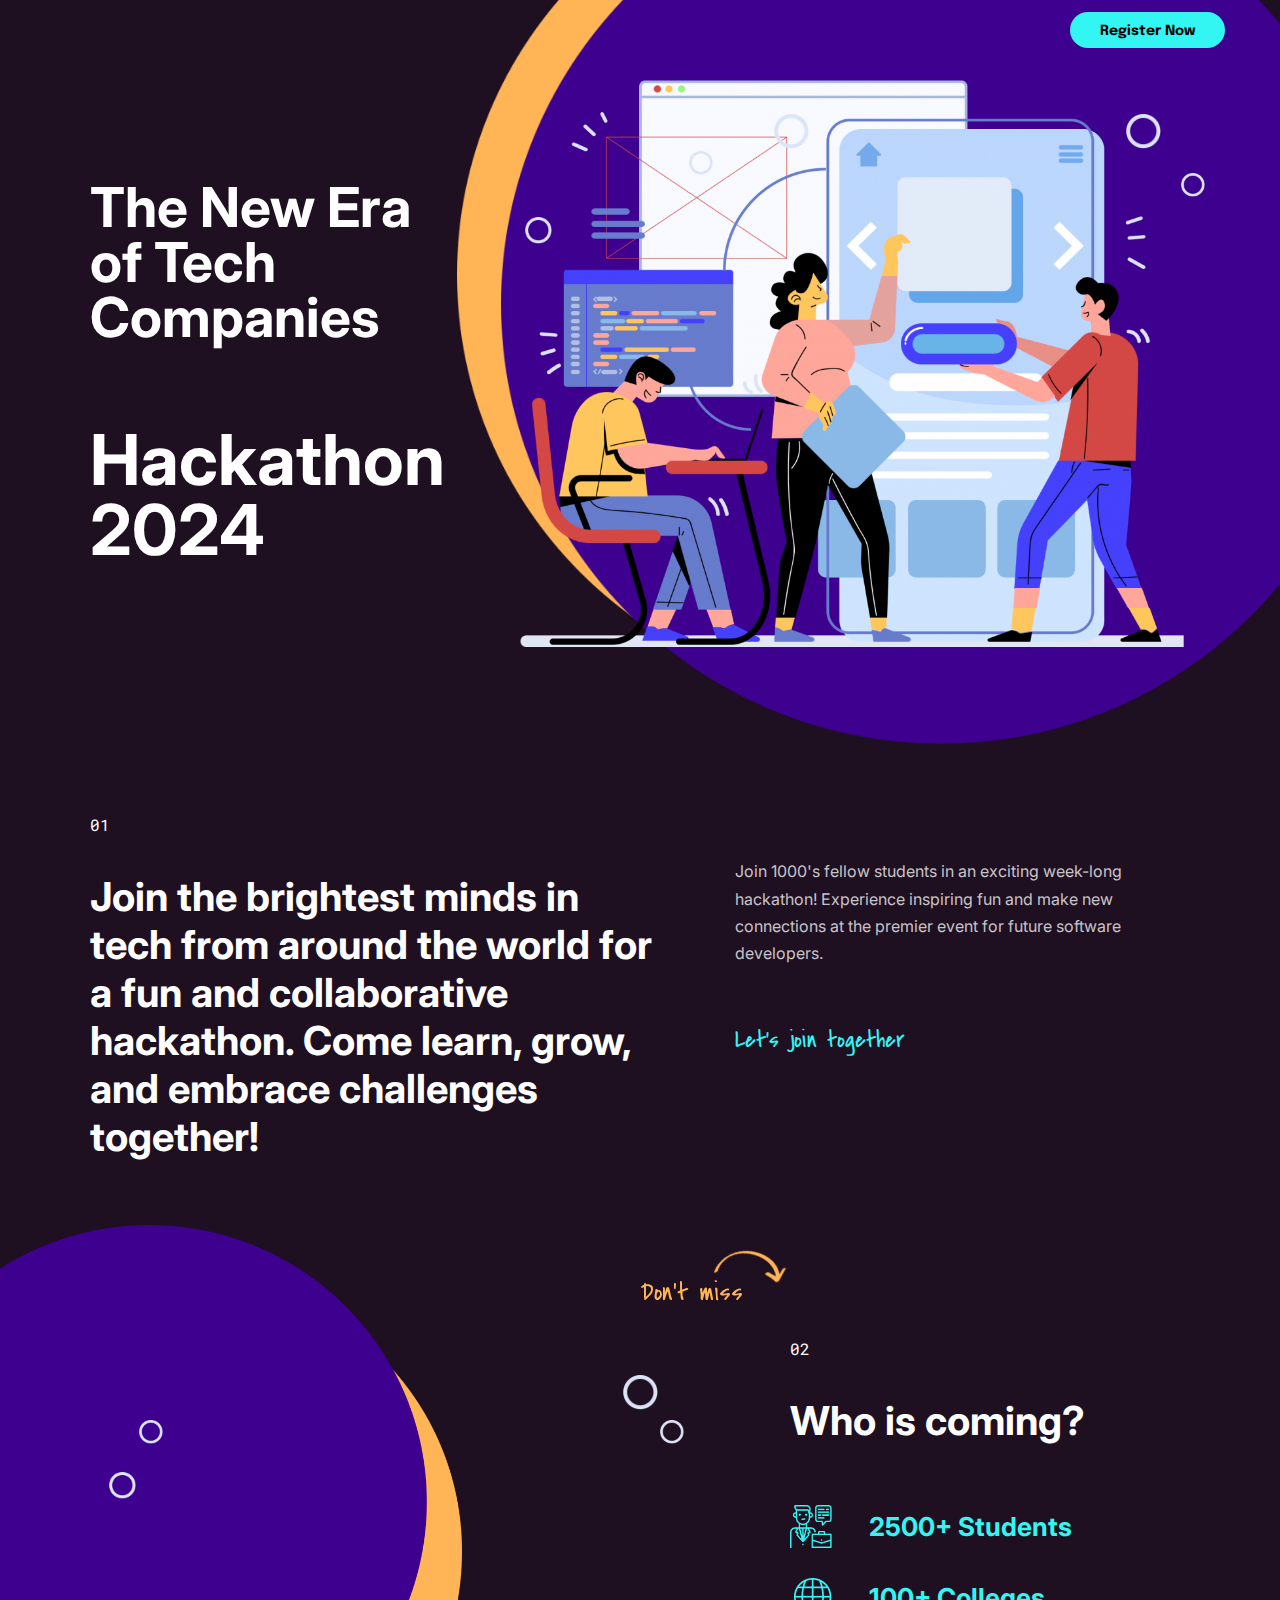
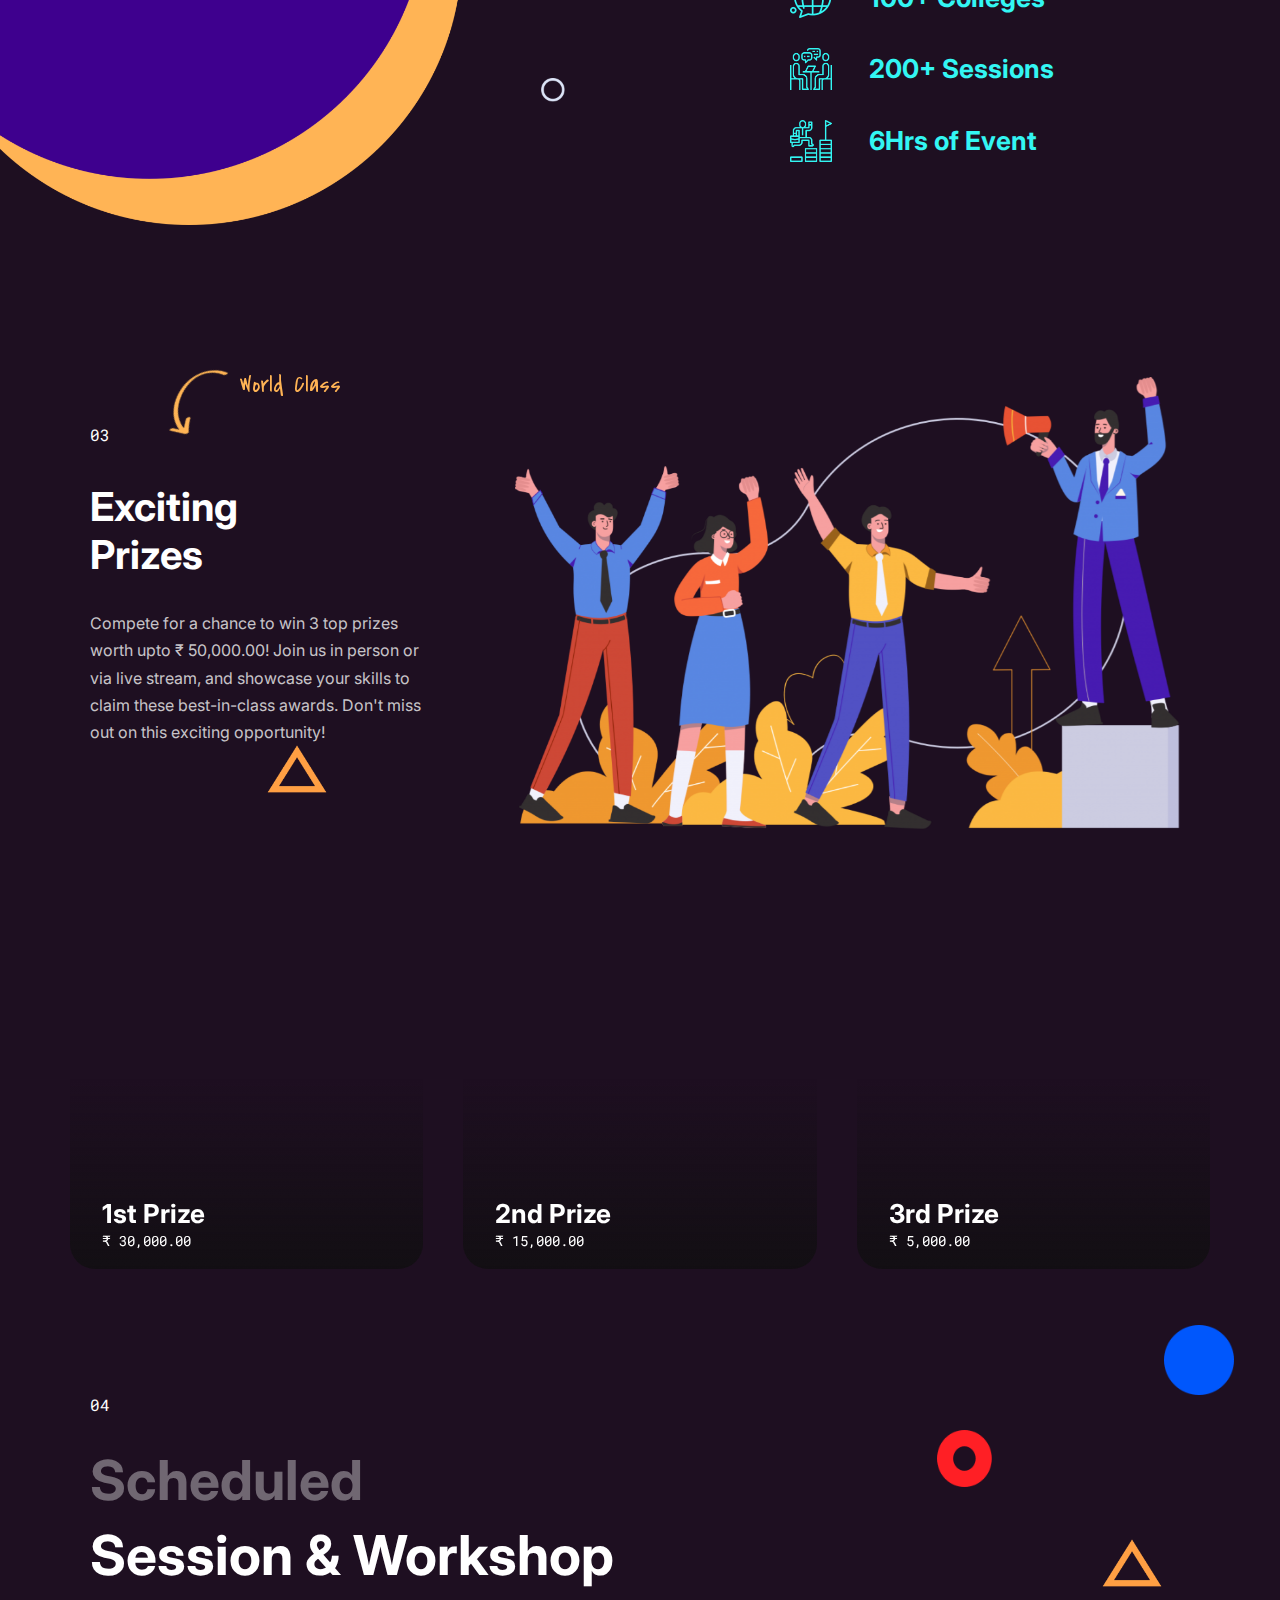
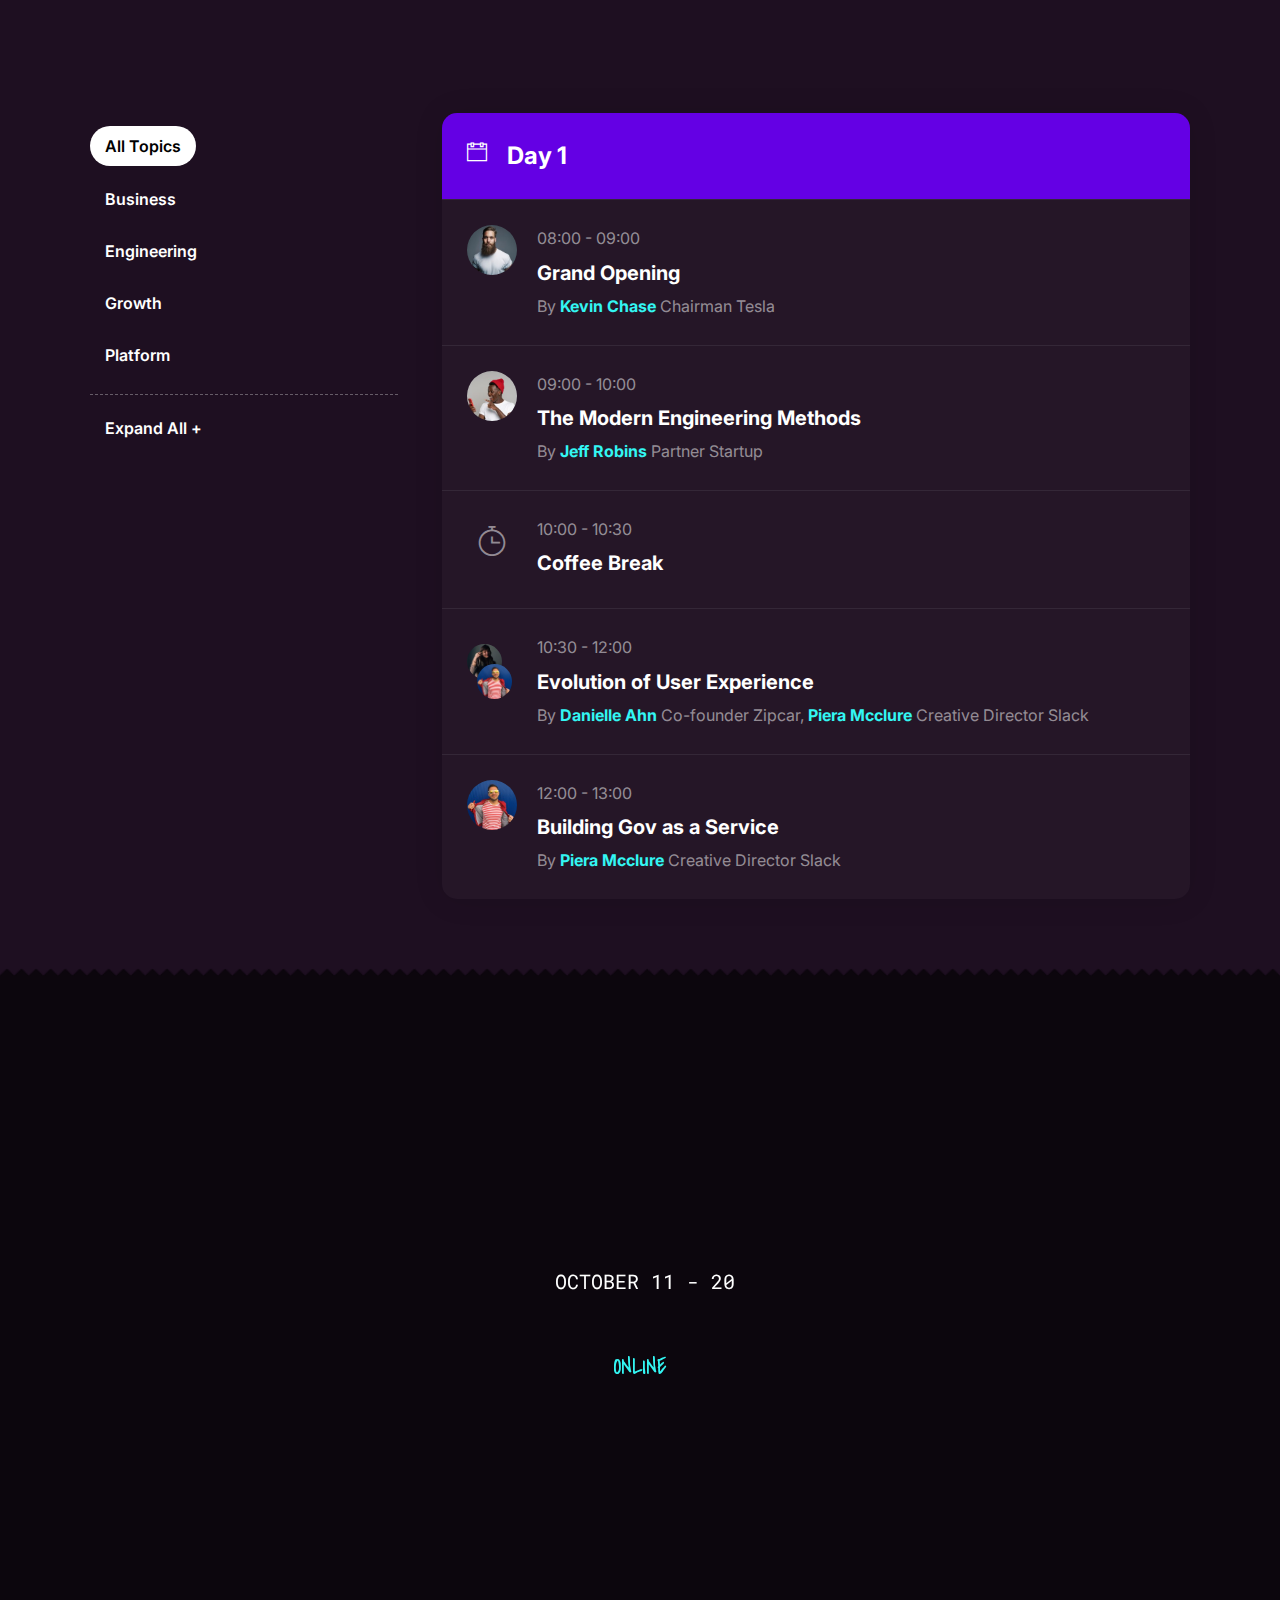
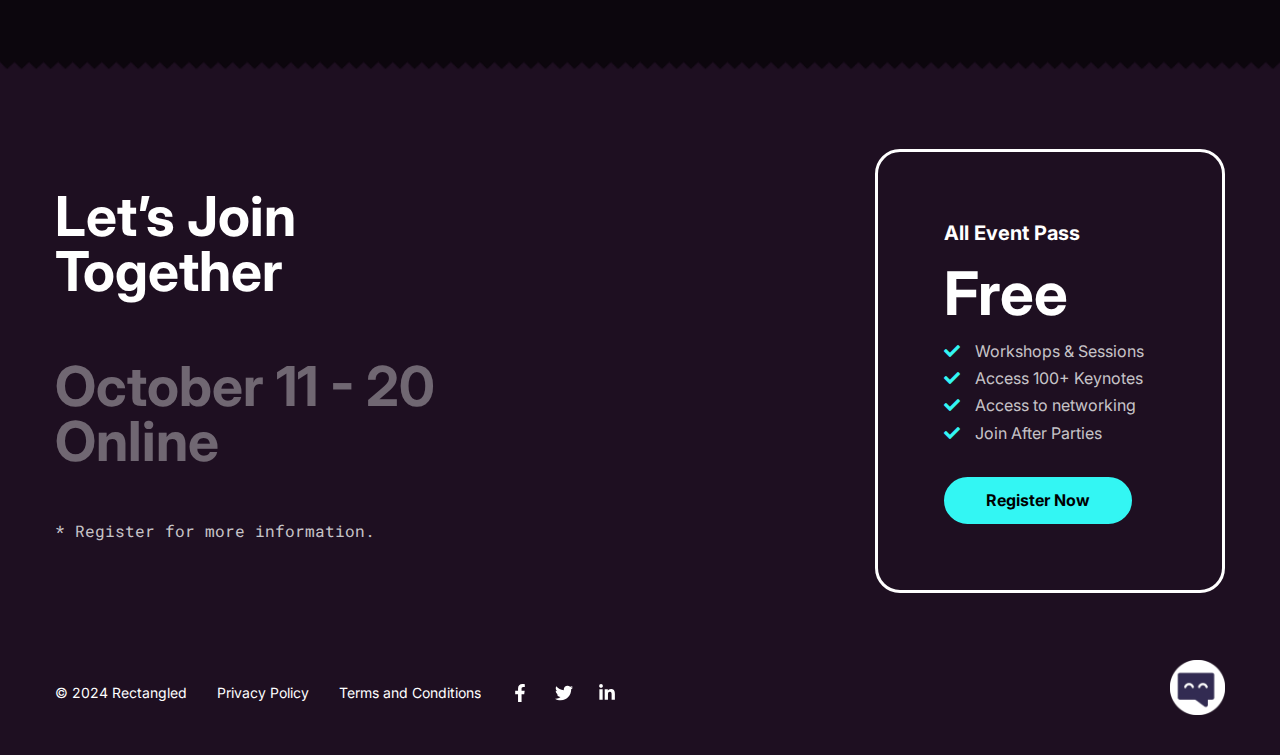
==== index.html @ 4e7437f5 "update hackathon path and images" ====
<!DOCTYPE html>
<html lang="en-US" data-menu="leftalign">

<head>

	<link rel="profile" href="http://gmpg.org/xfn/11" />
	<link rel="pingback" href="#" />



	<title>Hackathon 2024 | Rectangled.io Digital Tech Event &#8211; Not any Hackathon | Its the Hackathon
		</title>
	<link rel="preload" as="style"
		href="https://fonts.googleapis.com/css?family=Roboto%3A100%2C100italic%2C200%2C200italic%2C300%2C300italic%2C400%2C400italic%2C500%2C500italic%2C600%2C600italic%2C700%2C700italic%2C800%2C800italic%2C900%2C900italic%7CRoboto%20Slab%3A100%2C100italic%2C200%2C200italic%2C300%2C300italic%2C400%2C400italic%2C500%2C500italic%2C600%2C600italic%2C700%2C700italic%2C800%2C800italic%2C900%2C900italic%7CInter%3A100%2C100italic%2C200%2C200italic%2C300%2C300italic%2C400%2C400italic%2C500%2C500italic%2C600%2C600italic%2C700%2C700italic%2C800%2C800italic%2C900%2C900italic%7CRoboto%20Mono%3A100%2C100italic%2C200%2C200italic%2C300%2C300italic%2C400%2C400italic%2C500%2C500italic%2C600%2C600italic%2C700%2C700italic%2C800%2C800italic%2C900%2C900italic%7CCovered%20By%20Your%20Grace%3A100%2C100italic%2C200%2C200italic%2C300%2C300italic%2C400%2C400italic%2C500%2C500italic%2C600%2C600italic%2C700%2C700italic%2C800%2C800italic%2C900%2C900italic%7CEpilogue%3A100%2C100italic%2C200%2C200italic%2C300%2C300italic%2C400%2C400italic%2C500%2C500italic%2C600%2C600italic%2C700%2C700italic%2C800%2C800italic%2C900%2C900italic&#038;display=swap" />
	<link rel="stylesheet"
		href="https://fonts.googleapis.com/css?family=Roboto%3A100%2C100italic%2C200%2C200italic%2C300%2C300italic%2C400%2C400italic%2C500%2C500italic%2C600%2C600italic%2C700%2C700italic%2C800%2C800italic%2C900%2C900italic%7CRoboto%20Slab%3A100%2C100italic%2C200%2C200italic%2C300%2C300italic%2C400%2C400italic%2C500%2C500italic%2C600%2C600italic%2C700%2C700italic%2C800%2C800italic%2C900%2C900italic%7CInter%3A100%2C100italic%2C200%2C200italic%2C300%2C300italic%2C400%2C400italic%2C500%2C500italic%2C600%2C600italic%2C700%2C700italic%2C800%2C800italic%2C900%2C900italic%7CRoboto%20Mono%3A100%2C100italic%2C200%2C200italic%2C300%2C300italic%2C400%2C400italic%2C500%2C500italic%2C600%2C600italic%2C700%2C700italic%2C800%2C800italic%2C900%2C900italic%7CCovered%20By%20Your%20Grace%3A100%2C100italic%2C200%2C200italic%2C300%2C300italic%2C400%2C400italic%2C500%2C500italic%2C600%2C600italic%2C700%2C700italic%2C800%2C800italic%2C900%2C900italic%7CEpilogue%3A100%2C100italic%2C200%2C200italic%2C300%2C300italic%2C400%2C400italic%2C500%2C500italic%2C600%2C600italic%2C700%2C700italic%2C800%2C800italic%2C900%2C900italic&#038;display=swap"
		media="print" onload="this.media='all'" /><noscript>
		<link rel="stylesheet"
			href="https://fonts.googleapis.com/css?family=Roboto%3A100%2C100italic%2C200%2C200italic%2C300%2C300italic%2C400%2C400italic%2C500%2C500italic%2C600%2C600italic%2C700%2C700italic%2C800%2C800italic%2C900%2C900italic%7CRoboto%20Slab%3A100%2C100italic%2C200%2C200italic%2C300%2C300italic%2C400%2C400italic%2C500%2C500italic%2C600%2C600italic%2C700%2C700italic%2C800%2C800italic%2C900%2C900italic%7CInter%3A100%2C100italic%2C200%2C200italic%2C300%2C300italic%2C400%2C400italic%2C500%2C500italic%2C600%2C600italic%2C700%2C700italic%2C800%2C800italic%2C900%2C900italic%7CRoboto%20Mono%3A100%2C100italic%2C200%2C200italic%2C300%2C300italic%2C400%2C400italic%2C500%2C500italic%2C600%2C600italic%2C700%2C700italic%2C800%2C800italic%2C900%2C900italic%7CCovered%20By%20Your%20Grace%3A100%2C100italic%2C200%2C200italic%2C300%2C300italic%2C400%2C400italic%2C500%2C500italic%2C600%2C600italic%2C700%2C700italic%2C800%2C800italic%2C900%2C900italic%7CEpilogue%3A100%2C100italic%2C200%2C200italic%2C300%2C300italic%2C400%2C400italic%2C500%2C500italic%2C600%2C600italic%2C700%2C700italic%2C800%2C800italic%2C900%2C900italic&#038;display=swap" />
		</noscript>
	<meta name='robots' content='noindex, nofollow' />
	<link href='https://fonts.gstatic.com' crossorigin rel='preconnect' />
	<link rel="alternate" type="application/rss+xml"
		title="Hackathon 2024 | Rectangled.io Digital Tech Event &raquo; Feed"
		href="#" />
	<link rel="alternate" type="application/rss+xml"
		title="Hackathon 2024 | Rectangled.io Digital Tech Event &raquo; Comments Feed"
		href="#" />
	<meta charset="UTF-8" />
	<meta name="viewport" content="width=device-width, initial-scale=1, maximum-scale=1" />
	<meta name="format-detection" content="telephone=no">
	<style id='wp-emoji-styles-inline-css' type='text/css'>
		img.wp-smiley,
		img.emoji {
			display: inline !important;
			border: none !important;
			box-shadow: none !important;
			height: 1em !important;
			width: 1em !important;
			margin: 0 0.07em !important;
			vertical-align: -0.1em !important;
			background: none !important;
			padding: 0 !important;
		}
	</style>
	<style id='classic-theme-styles-inline-css' type='text/css'>
		/*! This file is auto-generated */
		.wp-block-button__link {
			color: #fff;
			background-color: #32373c;
			border-radius: 9999px;
			box-shadow: none;
			text-decoration: none;
			padding: calc(.667em + 2px) calc(1.333em + 2px);
			font-size: 1.125em
		}

		.wp-block-file__button {
			background: #32373c;
			color: #fff;
			text-decoration: none
		}
	</style>
	<link data-minify="1" rel='stylesheet' id='grandconference-reset-css-css'
		href='wp-content/cache/min/5/v5/digital/wp-content/themes/grandconference/css/reset.css?ver=1710823729'
		type='text/css' media='all' />
	<link data-minify="1" rel='stylesheet' id='grandconference-wordpress-css-css'
		href='wp-content/cache/min/5/v5/digital/wp-content/themes/grandconference/css/wordpress.css?ver=1710823729'
		type='text/css' media='all' />
	<link data-minify="1" rel='stylesheet' id='grandconference-animation-css-css'
		href='wp-content/cache/min/5/v5/digital/wp-content/themes/grandconference/css/animation.css?ver=1710823729'
		type='text/css' media='all' />
	<link data-minify="1" rel='stylesheet' id='ilightbox-css'
		href='wp-content/cache/min/5/v5/digital/wp-content/themes/grandconference/css/ilightbox/ilightbox.css?ver=1710823729'
		type='text/css' media='all' />
	<link data-minify="1" rel='stylesheet' id='grandconference-jqueryui-css'
		href='wp-content/cache/min/5/v5/digital/wp-content/themes/grandconference/css/jqueryui/custom.css?ver=1710823729'
		type='text/css' media='all' />
	<link rel='stylesheet' id='mediaelement-css' href='wp-includes/js/mediaelement/mediaelementplayer-legacy.min.css'
		type='text/css' media='all' />
	<link data-minify="1" rel='stylesheet' id='flexslider-css'
		href='wp-content/cache/min/5/v5/digital/wp-content/themes/grandconference/js/flexslider/flexslider.css?ver=1710823729'
		type='text/css' media='all' />
	<link data-minify="1" rel='stylesheet' id='tooltipster-css'
		href='wp-content/cache/min/5/v5/digital/wp-content/themes/grandconference/css/tooltipster.css?ver=1710823729'
		type='text/css' media='all' />
	<link data-minify="1" rel='stylesheet' id='odometer-theme-css'
		href='wp-content/cache/min/5/v5/digital/wp-content/themes/grandconference/css/odometer-theme-minimal.css?ver=1710823729'
		type='text/css' media='all' />
	<link data-minify="1" rel='stylesheet' id='grandconference-screen-css'
		href='wp-content/cache/min/5/v5/digital/wp-content/themes/grandconference/css/screen.css?ver=1710823729'
		type='text/css' media='all' />
	<link data-minify="1" rel='stylesheet' id='grandconference-leftalignmenu-css'
		href='wp-content/cache/min/5/v5/digital/wp-content/themes/grandconference/css/menus/leftalignmenu.css?ver=1710823729'
		type='text/css' media='all' />
	<link data-minify="1" rel='stylesheet' id='fontawesome-css'
		href='wp-content/cache/min/5/v5/digital/wp-content/themes/grandconference/css/font-awesome.min.css?ver=1710823729'
		type='text/css' media='all' />
	<link data-minify="1" rel='stylesheet' id='themify-icons-css'
		href='wp-content/cache/min/5/v5/digital/wp-content/themes/grandconference/css/themify-icons.css?ver=1710823729'
		type='text/css' media='all' />
	<link data-minify="1" rel='stylesheet' id='grandconference-custom-css-css'
		href='wp-content/cache/min/5/v5/digital/wp-content/uploads/sites/5/grandconference/custom-css.css?ver=1710823729'
		type='text/css' media='all' />
	<link rel='stylesheet' id='loftloader-lite-animation-css'
		href='wp-content/plugins/loftloader/assets/css/loftloader.min.css' type='text/css' media='all' />
	<link rel='stylesheet' id='elementor-frontend-css'
		href='wp-content/plugins/elementor/assets/css/frontend-lite.min.css' type='text/css' media='all' />
	<style id='elementor-frontend-inline-css' type='text/css'>
		.elementor-kit-4 {
			--e-global-color-primary: #6EC1E4;
			--e-global-color-secondary: #54595F;
			--e-global-color-text: #7A7A7A;
			--e-global-color-accent: #61CE70;
			--e-global-typography-primary-font-family: "Roboto";
			--e-global-typography-primary-font-weight: 600;
			--e-global-typography-secondary-font-family: "Roboto Slab";
			--e-global-typography-secondary-font-weight: 400;
			--e-global-typography-text-font-family: "Roboto";
			--e-global-typography-text-font-weight: 400;
			--e-global-typography-accent-font-family: "Roboto";
			--e-global-typography-accent-font-weight: 500;
		}

		.elementor-section.elementor-section-boxed>.elementor-container {
			max-width: 1170px;
		}

		.e-con {
			--container-max-width: 1170px;
		}

		.elementor-widget:not(:last-child) {
			margin-block-end: 20px;
		}

		.elementor-element {
			--widgets-spacing: 20px 20px;
		}

			{}

		#page_caption {
			display: var(--page-title-display);
		}

		@media(max-width:1024px) {
			.elementor-section.elementor-section-boxed>.elementor-container {
				max-width: 1024px;
			}

			.e-con {
				--container-max-width: 1024px;
			}
		}

		@media(max-width:767px) {
			.elementor-section.elementor-section-boxed>.elementor-container {
				max-width: 767px;
			}

			.e-con {
				--container-max-width: 767px;
			}
		}

		.elementor-1755 .elementor-element.elementor-element-6d76da4 {
			padding: 80px 0px 170px 0px;
		}

		.elementor-1755 .elementor-element.elementor-element-0818c21>.elementor-element-populated {
			padding: 100px 0px 0px 0px;
		}

		.elementor-1755 .elementor-element.elementor-element-565eb0e .elementor-heading-title {
			color: #FFFFFF;
			font-family: "Inter", Sans-serif;
			font-size: 55px;
		}

		.elementor-1755 .elementor-element.elementor-element-bfa8cad img {
			width: 330px;
		}

		.elementor-1755 .elementor-element.elementor-element-bfa8cad {
			width: auto;
			max-width: auto;
			top: 46.5%;
		}

		.elementor-element.elementor-element-bfa8cad {
			transition-timing-function: cubic-bezier(0.230, 1.000, 0.320, 1.000) !important;
			transition-delay: 0ms !important;
		}

		.elementor-widget.elementor-element-bfa8cad {
			opacity: 0;
		}

		.elementor-1755 .elementor-element.elementor-element-209dd3c img {
			width: 340px;
		}

		.elementor-1755 .elementor-element.elementor-element-209dd3c {
			width: auto;
			max-width: auto;
			top: 48%;
		}

		.elementor-element.elementor-element-209dd3c {
			transition-timing-function: cubic-bezier(0.230, 1.000, 0.320, 1.000) !important;
			transition-delay: 0ms !important;
		}

		.elementor-widget.elementor-element-209dd3c {
			opacity: 0;
		}

		.elementor-1755 .elementor-element.elementor-element-32c2ce3 {
			margin-top: 60px;
			margin-bottom: 0px;
		}

		.elementor-1755 .elementor-element.elementor-element-e7d70e4>.elementor-element-populated {
			padding: 0px 0px 0px 0px;
		}

		.elementor-1755 .elementor-element.elementor-element-1cbe2c7 .elementor-heading-title {
			color: #FFFFFF;
			font-family: "Inter", Sans-serif;
			font-size: 70px;
		}

		.elementor-1755 .elementor-element.elementor-element-48cf4d3.elementor-column>.elementor-widget-wrap {
			justify-content: center;
		}

		.elementor-1755 .elementor-element.elementor-element-48cf4d3>.elementor-element-populated {
			padding: 0px 0px 0px 0px;
		}

		.elementor-1755 .elementor-element.elementor-element-a474fff .elementor-heading-title {
			color: #FFFFFF;
			font-family: "Inter", Sans-serif;
			font-size: 20px;
			line-height: 1.4em;
		}

		.elementor-1755 .elementor-element.elementor-element-a474fff>.elementor-widget-container {
			margin: 7px 0px 0px 10px;
		}

		.elementor-1755 .elementor-element.elementor-element-7ea4ac3.elementor-column>.elementor-widget-wrap {
			justify-content: flex-end;
		}

		.elementor-1755 .elementor-element.elementor-element-7ea4ac3>.elementor-element-populated {
			padding: 0px 0px 0px 0px;
		}

		.elementor-1755 .elementor-element.elementor-element-510d86a img {
			width: 35px;
		}

		.elementor-1755 .elementor-element.elementor-element-510d86a {
			width: auto;
			max-width: auto;
			top: 6%;
			z-index: 3;
		}

		body:not(.rtl) .elementor-1755 .elementor-element.elementor-element-510d86a {
			right: 4%;
		}

		body.rtl .elementor-1755 .elementor-element.elementor-element-510d86a {
			left: 4%;
		}

		.elementor-1755 .elementor-element.elementor-element-c87e55e img {
			width: 35px;
		}

		.elementor-1755 .elementor-element.elementor-element-c87e55e {
			width: auto;
			max-width: auto;
			top: 6%;
			z-index: 4;
		}

		body:not(.rtl) .elementor-1755 .elementor-element.elementor-element-c87e55e {
			right: 52%;
		}

		body.rtl .elementor-1755 .elementor-element.elementor-element-c87e55e {
			left: 52%;
		}

		.elementor-1755 .elementor-element.elementor-element-5a80c9c img {
			width: 24px;
		}

		.elementor-1755 .elementor-element.elementor-element-5a80c9c {
			width: auto;
			max-width: auto;
			top: 16%;
			z-index: 3;
		}

		body:not(.rtl) .elementor-1755 .elementor-element.elementor-element-5a80c9c {
			right: -2%;
		}

		body.rtl .elementor-1755 .elementor-element.elementor-element-5a80c9c {
			left: -2%;
		}

		.elementor-1755 .elementor-element.elementor-element-b211dd5 img {
			width: 24px;
		}

		.elementor-1755 .elementor-element.elementor-element-b211dd5 {
			width: auto;
			max-width: auto;
			top: 12%;
			z-index: 4;
		}

		body:not(.rtl) .elementor-1755 .elementor-element.elementor-element-b211dd5 {
			right: 65%;
		}

		body.rtl .elementor-1755 .elementor-element.elementor-element-b211dd5 {
			left: 65%;
		}

		.elementor-1755 .elementor-element.elementor-element-4b966ed img {
			width: 27px;
		}

		.elementor-1755 .elementor-element.elementor-element-4b966ed {
			width: auto;
			max-width: auto;
			top: 24%;
			z-index: 4;
		}

		body:not(.rtl) .elementor-1755 .elementor-element.elementor-element-4b966ed {
			right: 87%;
		}

		body.rtl .elementor-1755 .elementor-element.elementor-element-4b966ed {
			left: 87%;
		}

		.elementor-1755 .elementor-element.elementor-element-a7b214e {
			text-align: right;
			width: auto;
			max-width: auto;
			z-index: 3;
		}

		.elementor-1755 .elementor-element.elementor-element-a7b214e img {
			width: 670px;
		}

		.elementor-1755 .elementor-element.elementor-element-e77c097 {
			width: var(--container-widget-width, 115%);
			max-width: 115%;
			--container-widget-width: 115%;
			--container-widget-flex-grow: 0;
			top: -40%;
		}

		body:not(.rtl) .elementor-1755 .elementor-element.elementor-element-e77c097 {
			left: 0%;
		}

		body.rtl .elementor-1755 .elementor-element.elementor-element-e77c097 {
			right: 0%;
		}

		.elementor-1755 .elementor-element.elementor-element-5ec6775 {
			width: var(--container-widget-width, 120%);
			max-width: 120%;
			--container-widget-width: 120%;
			--container-widget-flex-grow: 0;
			top: -38%;
		}

		body:not(.rtl) .elementor-1755 .elementor-element.elementor-element-5ec6775 {
			left: 6%;
		}

		body.rtl .elementor-1755 .elementor-element.elementor-element-5ec6775 {
			right: 6%;
		}

		.elementor-1755 .elementor-element.elementor-element-91b011a>.elementor-element-populated {
			padding: 0px 40px 0px 0px;
		}

		.elementor-1755 .elementor-element.elementor-element-0bfb1ff .elementor-heading-title {
			color: #FFFFFF;
			font-family: "Roboto Mono", Sans-serif;
			font-size: 16px;
		}

		.elementor-1755 .elementor-element.elementor-element-0bfb1ff>.elementor-widget-container {
			margin: 0px 0px 20px 0px;
		}

		.elementor-1755 .elementor-element.elementor-element-40015d2 .elementor-heading-title {
			color: #FFFFFF;
			font-family: "Inter", Sans-serif;
			font-size: 40px;
			line-height: 1.2em;
		}

		.elementor-1755 .elementor-element.elementor-element-40015d2>.elementor-widget-container {
			margin: 0px 0px 0px 0px;
		}

		.elementor-1755 .elementor-element.elementor-element-32662bd>.elementor-element-populated {
			padding: 30px 0px 0px 40px;
		}

		.elementor-1755 .elementor-element.elementor-element-142bb9c {
			color: #FFFFFFC4;
			font-family: "Inter", Sans-serif;
			font-size: 16px;
		}

		.elementor-1755 .elementor-element.elementor-element-142bb9c>.elementor-widget-container {
			margin: 0px 0px 20px 0px;
		}

		.elementor-1755 .elementor-element.elementor-element-7be31c8 .elementor-heading-title {
			color: #33F6F3;
			font-family: "Covered By Your Grace", Sans-serif;
			font-size: 24px;
			font-weight: 400;
		}

		.elementor-1755 .elementor-element.elementor-element-7be31c8 {
			width: auto;
			max-width: auto;
		}

		.elementor-1755 .elementor-element.elementor-element-aae5abc {
			margin-top: 100px;
			margin-bottom: 0px;
			padding: 60px 0px 80px 0px;
		}

		.elementor-1755 .elementor-element.elementor-element-a177631>.elementor-element-populated {
			padding: 0px 0px 0px 0px;
		}

		.elementor-1755 .elementor-element.elementor-element-93a71a7 {
			text-align: right;
			width: auto;
			max-width: auto;
			z-index: 3;
		}

		.elementor-1755 .elementor-element.elementor-element-93a71a7 img {
			width: 611px;
		}

		.elementor-1755 .elementor-element.elementor-element-d2fabfe img {
			width: 24px;
		}

		.elementor-1755 .elementor-element.elementor-element-d2fabfe {
			width: auto;
			max-width: auto;
			top: 18%;
			z-index: 4;
		}

		body:not(.rtl) .elementor-1755 .elementor-element.elementor-element-d2fabfe {
			right: 89%;
		}

		body.rtl .elementor-1755 .elementor-element.elementor-element-d2fabfe {
			left: 89%;
		}

		.elementor-1755 .elementor-element.elementor-element-cc6da78 img {
			width: 24px;
		}

		.elementor-1755 .elementor-element.elementor-element-cc6da78 {
			width: auto;
			max-width: auto;
			top: 18%;
			z-index: 4;
		}

		body:not(.rtl) .elementor-1755 .elementor-element.elementor-element-cc6da78 {
			right: 10%;
		}

		body.rtl .elementor-1755 .elementor-element.elementor-element-cc6da78 {
			left: 10%;
		}

		.elementor-1755 .elementor-element.elementor-element-fbbea8e img {
			width: 24px;
		}

		.elementor-1755 .elementor-element.elementor-element-fbbea8e {
			width: auto;
			max-width: auto;
			top: 66%;
			z-index: 4;
		}

		body:not(.rtl) .elementor-1755 .elementor-element.elementor-element-fbbea8e {
			right: 28%;
		}

		body.rtl .elementor-1755 .elementor-element.elementor-element-fbbea8e {
			left: 28%;
		}

		.elementor-1755 .elementor-element.elementor-element-643de81 img {
			width: 35px;
		}

		.elementor-1755 .elementor-element.elementor-element-643de81 {
			width: auto;
			max-width: auto;
			top: 10%;
			z-index: 3;
		}

		body:not(.rtl) .elementor-1755 .elementor-element.elementor-element-643de81 {
			right: 14%;
		}

		body.rtl .elementor-1755 .elementor-element.elementor-element-643de81 {
			left: 14%;
		}

		.elementor-1755 .elementor-element.elementor-element-a844556 img {
			width: 27px;
		}

		.elementor-1755 .elementor-element.elementor-element-a844556 {
			width: auto;
			max-width: auto;
			top: 28%;
			z-index: 4;
		}

		body:not(.rtl) .elementor-1755 .elementor-element.elementor-element-a844556 {
			right: 93%;
		}

		body.rtl .elementor-1755 .elementor-element.elementor-element-a844556 {
			left: 93%;
		}

		.elementor-1755 .elementor-element.elementor-element-54bd0cf img {
			width: 70%;
		}

		.elementor-1755 .elementor-element.elementor-element-54bd0cf {
			width: var(--container-widget-width, 120%);
			max-width: 120%;
			--container-widget-width: 120%;
			--container-widget-flex-grow: 0;
			top: -18%;
			z-index: 2;
		}

		body:not(.rtl) .elementor-1755 .elementor-element.elementor-element-54bd0cf {
			left: -51%;
		}

		body.rtl .elementor-1755 .elementor-element.elementor-element-54bd0cf {
			right: -51%;
		}

		.elementor-1755 .elementor-element.elementor-element-2600d99 img {
			width: 69%;
		}

		.elementor-1755 .elementor-element.elementor-element-2600d99 {
			width: var(--container-widget-width, 120%);
			max-width: 120%;
			--container-widget-width: 120%;
			--container-widget-flex-grow: 0;
			top: -8%;
		}

		body:not(.rtl) .elementor-1755 .elementor-element.elementor-element-2600d99 {
			left: -45%;
		}

		body.rtl .elementor-1755 .elementor-element.elementor-element-2600d99 {
			right: -45%;
		}

		.elementor-1755 .elementor-element.elementor-element-f467a6f img {
			width: 40px;
		}

		.elementor-1755 .elementor-element.elementor-element-f467a6f {
			width: auto;
			max-width: auto;
			bottom: 103%;
		}

		body:not(.rtl) .elementor-1755 .elementor-element.elementor-element-f467a6f {
			right: -3%;
		}

		body.rtl .elementor-1755 .elementor-element.elementor-element-f467a6f {
			left: -3%;
		}

		.elementor-1755 .elementor-element.elementor-element-f467a6f>.elementor-widget-container {
			--e-transform-rotateZ: -103deg;
			--e-transform-flipX: -1;
		}

		.elementor-1755 .elementor-element.elementor-element-efaa36c .elementor-heading-title {
			color: #FFB455;
			font-family: "Covered By Your Grace", Sans-serif;
			font-size: 26px;
			font-weight: 400;
		}

		.elementor-1755 .elementor-element.elementor-element-efaa36c {
			width: auto;
			max-width: auto;
			bottom: 103%;
		}

		body:not(.rtl) .elementor-1755 .elementor-element.elementor-element-efaa36c {
			right: 1%;
		}

		body.rtl .elementor-1755 .elementor-element.elementor-element-efaa36c {
			left: 1%;
		}

		.elementor-1755 .elementor-element.elementor-element-20a49c5>.elementor-element-populated {
			padding: 20px 0px 0px 40px;
		}

		.elementor-1755 .elementor-element.elementor-element-cc64360 .elementor-heading-title {
			color: #FFFFFF;
			font-family: "Roboto Mono", Sans-serif;
			font-size: 16px;
		}

		.elementor-1755 .elementor-element.elementor-element-cc64360>.elementor-widget-container {
			margin: 0px 0px 20px 0px;
		}

		.elementor-1755 .elementor-element.elementor-element-769bbcc .elementor-heading-title {
			color: #FFFFFF;
			font-family: "Inter", Sans-serif;
			font-size: 40px;
			line-height: 1.2em;
		}

		.elementor-1755 .elementor-element.elementor-element-769bbcc>.elementor-widget-container {
			margin: 0px 0px 40px 0px;
		}

		.elementor-1755 .elementor-element.elementor-element-5fc68ba {
			margin-top: 0px;
			margin-bottom: 30px;
		}

		.elementor-1755 .elementor-element.elementor-element-5c24299>.elementor-element-populated {
			padding: 0px 0px 0px 0px;
		}

		.elementor-1755 .elementor-element.elementor-element-c3b9f73 img {
			width: 42px;
		}

		.elementor-1755 .elementor-element.elementor-element-c3b9f73 {
			width: auto;
			max-width: auto;
		}

		.elementor-bc-flex-widget .elementor-1755 .elementor-element.elementor-element-2af87e5.elementor-column .elementor-widget-wrap {
			align-items: center;
		}

		.elementor-1755 .elementor-element.elementor-element-2af87e5.elementor-column.elementor-element[data-element_type="column"]>.elementor-widget-wrap.elementor-element-populated {
			align-content: center;
			align-items: center;
		}

		.elementor-1755 .elementor-element.elementor-element-2af87e5.elementor-column>.elementor-widget-wrap {
			justify-content: center;
		}

		.elementor-1755 .elementor-element.elementor-element-2af87e5>.elementor-element-populated {
			padding: 0px 0px 0px 0px;
		}

		.elementor-1755 .elementor-element.elementor-element-010e4f0 .elementor-heading-title {
			color: #33F6F3;
			font-family: "Inter", Sans-serif;
			font-size: 26px;
		}

		.elementor-1755 .elementor-element.elementor-element-9229b9d {
			margin-top: 0px;
			margin-bottom: 30px;
		}

		.elementor-1755 .elementor-element.elementor-element-964c380>.elementor-element-populated {
			padding: 0px 0px 0px 0px;
		}

		.elementor-1755 .elementor-element.elementor-element-369f286 img {
			width: 42px;
		}

		.elementor-1755 .elementor-element.elementor-element-369f286 {
			width: auto;
			max-width: auto;
		}

		.elementor-bc-flex-widget .elementor-1755 .elementor-element.elementor-element-0533bf4.elementor-column .elementor-widget-wrap {
			align-items: center;
		}

		.elementor-1755 .elementor-element.elementor-element-0533bf4.elementor-column.elementor-element[data-element_type="column"]>.elementor-widget-wrap.elementor-element-populated {
			align-content: center;
			align-items: center;
		}

		.elementor-1755 .elementor-element.elementor-element-0533bf4.elementor-column>.elementor-widget-wrap {
			justify-content: center;
		}

		.elementor-1755 .elementor-element.elementor-element-0533bf4>.elementor-element-populated {
			padding: 0px 0px 0px 0px;
		}

		.elementor-1755 .elementor-element.elementor-element-ec2ed3b .elementor-heading-title {
			color: #33F6F3;
			font-family: "Inter", Sans-serif;
			font-size: 26px;
		}

		.elementor-1755 .elementor-element.elementor-element-52989c7 {
			margin-top: 0px;
			margin-bottom: 30px;
		}

		.elementor-1755 .elementor-element.elementor-element-ef73728>.elementor-element-populated {
			padding: 0px 0px 0px 0px;
		}

		.elementor-1755 .elementor-element.elementor-element-07afc77 img {
			width: 42px;
		}

		.elementor-1755 .elementor-element.elementor-element-07afc77 {
			width: auto;
			max-width: auto;
		}

		.elementor-bc-flex-widget .elementor-1755 .elementor-element.elementor-element-16db17f.elementor-column .elementor-widget-wrap {
			align-items: center;
		}

		.elementor-1755 .elementor-element.elementor-element-16db17f.elementor-column.elementor-element[data-element_type="column"]>.elementor-widget-wrap.elementor-element-populated {
			align-content: center;
			align-items: center;
		}

		.elementor-1755 .elementor-element.elementor-element-16db17f.elementor-column>.elementor-widget-wrap {
			justify-content: center;
		}

		.elementor-1755 .elementor-element.elementor-element-16db17f>.elementor-element-populated {
			padding: 0px 0px 0px 0px;
		}

		.elementor-1755 .elementor-element.elementor-element-0ad1d63 .elementor-heading-title {
			color: #33F6F3;
			font-family: "Inter", Sans-serif;
			font-size: 26px;
		}

		.elementor-1755 .elementor-element.elementor-element-a4c5795 {
			margin-top: 0px;
			margin-bottom: 30px;
		}

		.elementor-1755 .elementor-element.elementor-element-662f831>.elementor-element-populated {
			padding: 0px 0px 0px 0px;
		}

		.elementor-1755 .elementor-element.elementor-element-6625ff4 img {
			width: 42px;
		}

		.elementor-1755 .elementor-element.elementor-element-6625ff4 {
			width: auto;
			max-width: auto;
		}

		.elementor-bc-flex-widget .elementor-1755 .elementor-element.elementor-element-19bfde3.elementor-column .elementor-widget-wrap {
			align-items: center;
		}

		.elementor-1755 .elementor-element.elementor-element-19bfde3.elementor-column.elementor-element[data-element_type="column"]>.elementor-widget-wrap.elementor-element-populated {
			align-content: center;
			align-items: center;
		}

		.elementor-1755 .elementor-element.elementor-element-19bfde3.elementor-column>.elementor-widget-wrap {
			justify-content: center;
		}

		.elementor-1755 .elementor-element.elementor-element-19bfde3>.elementor-element-populated {
			padding: 0px 0px 0px 0px;
		}

		.elementor-1755 .elementor-element.elementor-element-f9960f0 .elementor-heading-title {
			color: #33F6F3;
			font-family: "Inter", Sans-serif;
			font-size: 26px;
		}

		.elementor-1755 .elementor-element.elementor-element-f1be48e {
			margin-top: 40px;
			margin-bottom: 0px;
			padding: 0px 0px 20px 0px;
		}

		.elementor-1755 .elementor-element.elementor-element-e20a854>.elementor-element-populated {
			padding: 50px 40px 0px 0px;
		}

		.elementor-1755 .elementor-element.elementor-element-f3657dc .elementor-heading-title {
			color: #FFFFFF;
			font-family: "Roboto Mono", Sans-serif;
			font-size: 16px;
		}

		.elementor-1755 .elementor-element.elementor-element-f3657dc>.elementor-widget-container {
			margin: 0px 0px 20px 0px;
		}

		.elementor-1755 .elementor-element.elementor-element-b612514 .elementor-heading-title {
			color: #FFFFFF;
			font-family: "Inter", Sans-serif;
			font-size: 40px;
			line-height: 1.2em;
		}

		.elementor-1755 .elementor-element.elementor-element-4894615 img {
			width: 45px;
		}

		.elementor-1755 .elementor-element.elementor-element-4894615 {
			width: auto;
			max-width: auto;
			top: -4%;
		}

		body:not(.rtl) .elementor-1755 .elementor-element.elementor-element-4894615 {
			left: 22%;
		}

		body.rtl .elementor-1755 .elementor-element.elementor-element-4894615 {
			right: 22%;
		}

		.elementor-1755 .elementor-element.elementor-element-4894615>.elementor-widget-container {
			--e-transform-rotateZ: 55deg;
		}

		.elementor-1755 .elementor-element.elementor-element-141597b .elementor-heading-title {
			color: #FFB455;
			font-family: "Covered By Your Grace", Sans-serif;
			font-size: 24px;
			font-weight: 400;
		}

		.elementor-1755 .elementor-element.elementor-element-141597b {
			width: auto;
			max-width: auto;
			top: -1%;
		}

		body:not(.rtl) .elementor-1755 .elementor-element.elementor-element-141597b {
			left: 39%;
		}

		body.rtl .elementor-1755 .elementor-element.elementor-element-141597b {
			right: 39%;
		}

		.elementor-1755 .elementor-element.elementor-element-1e95386 {
			color: #FFFFFFC4;
			font-family: "Inter", Sans-serif;
			font-size: 16px;
		}

		.elementor-1755 .elementor-element.elementor-element-1e95386>.elementor-widget-container {
			margin: 0px 0px 0px 0px;
		}

		.elementor-1755 .elementor-element.elementor-element-b7df5c1 img {
			width: 60px;
		}

		.elementor-1755 .elementor-element.elementor-element-b7df5c1 {
			width: auto;
			max-width: auto;
			bottom: 8%;
		}

		body:not(.rtl) .elementor-1755 .elementor-element.elementor-element-b7df5c1 {
			left: 46%;
		}

		body.rtl .elementor-1755 .elementor-element.elementor-element-b7df5c1 {
			right: 46%;
		}

		.elementor-1755 .elementor-element.elementor-element-12635aa>.elementor-element-populated {
			padding: 0px 0px 0px 40px;
		}

		.elementor-1755 .elementor-element.elementor-element-356ecc7 img {
			width: 52%;
		}

		.elementor-1755 .elementor-element.elementor-element-356ecc7 {
			width: var(--container-widget-width, 120%);
			max-width: 120%;
			--container-widget-width: 120%;
			--container-widget-flex-grow: 0;
			top: -6%;
		}

		body:not(.rtl) .elementor-1755 .elementor-element.elementor-element-356ecc7 {
			left: -8%;
		}

		body.rtl .elementor-1755 .elementor-element.elementor-element-356ecc7 {
			right: -8%;
		}

		.elementor-element.elementor-element-356ecc7 {
			transition-timing-function: cubic-bezier(0.230, 1.000, 0.320, 1.000) !important;
			transition-delay: 0ms !important;
		}

		.elementor-widget.elementor-element-356ecc7 {
			opacity: 0;
		}

		.elementor-1755 .elementor-element.elementor-element-9acc21a {
			text-align: right;
			width: auto;
			max-width: auto;
			z-index: 3;
		}

		.elementor-1755 .elementor-element.elementor-element-9acc21a img {
			width: 670px;
		}

		.elementor-1755 .elementor-element.elementor-element-9acc21a>.elementor-widget-container {
			margin: 0px 0px 0px 0px;
		}

		.elementor-1755 .elementor-element.elementor-element-6b4ef79>.elementor-element-populated {
			padding: 0px 0px 0px 0px;
		}

		.elementor-1755 .elementor-element.elementor-element-3a16cfd .speaker-carousel-wrapper.style2 .item {
			height: 380px;
			border-radius: 25px;
		}

		.elementor-1755 .elementor-element.elementor-element-3a16cfd .speaker-carousel-image .speaker-carousel-image-overflow img {
			border-radius: 25px;
		}

		.elementor-1755 .elementor-element.elementor-element-3a16cfd .speaker-carousel-wrapper .speaker-carousel-title {
			font-family: "Inter", Sans-serif;
			font-size: 26px;
			font-weight: 700;
			text-transform: none;
			line-height: 1.2em;
			color: #FFFFFF;
		}

		.elementor-1755 .elementor-element.elementor-element-3a16cfd .speaker-carousel-wrapper .speaker-carousel-subtitle {
			font-family: "Roboto Mono", Sans-serif;
			font-size: 14px;
			color: #FFFFFF;
		}

		.elementor-1755 .elementor-element.elementor-element-3a16cfd .speaker-carousel-wrapper .speaker-carousel-desc {
			color: #86868B;
		}

		.elementor-1755 .elementor-element.elementor-element-3a16cfd .speaker-carousel-wrapper .owl-carousel .owl-dots .owl-dot span {
			background: #cccccc;
		}

		.elementor-1755 .elementor-element.elementor-element-3a16cfd .speaker-carousel-wrapper .owl-carousel .owl-dots .owl-dot.active span {
			background: #000000;
		}

		.elementor-1755 .elementor-element.elementor-element-3a16cfd>.elementor-widget-container {
			margin: 40px 0px 0px 0px;
		}

		.elementor-1755 .elementor-element.elementor-element-6bd8b8f {
			padding: 80px 0px 80px 0px;
		}

		.elementor-1755 .elementor-element.elementor-element-97fdc78>.elementor-element-populated {
			padding: 0% 0% 0% 0%;
		}

		.elementor-1755 .elementor-element.elementor-element-0b659ed .elementor-heading-title {
			color: #FFFFFF;
			font-family: "Roboto Mono", Sans-serif;
			font-size: 16px;
		}

		.elementor-1755 .elementor-element.elementor-element-0b659ed>.elementor-widget-container {
			margin: 0px 0px 20px 0px;
		}

		.elementor-1755 .elementor-element.elementor-element-5db6dfe .elementor-heading-title {
			color: #FFFFFF5E;
			font-family: "Inter", Sans-serif;
			font-size: 55px;
			line-height: 1em;
		}

		.elementor-1755 .elementor-element.elementor-element-5db6dfe>.elementor-widget-container {
			margin: 0% 0% 0% 0%;
			padding: 0px 0px 0px 0px;
		}

		.elementor-1755 .elementor-element.elementor-element-1ed3a00 img {
			width: 60px;
		}

		.elementor-1755 .elementor-element.elementor-element-1ed3a00 {
			width: auto;
			max-width: auto;
			bottom: 8%;
		}

		body:not(.rtl) .elementor-1755 .elementor-element.elementor-element-1ed3a00 {
			left: 92%;
		}

		body.rtl .elementor-1755 .elementor-element.elementor-element-1ed3a00 {
			right: 92%;
		}

		.elementor-1755 .elementor-element.elementor-element-be1ec3f img {
			width: 55px;
		}

		.elementor-1755 .elementor-element.elementor-element-be1ec3f {
			width: auto;
			max-width: auto;
			top: 16%;
			z-index: 3;
		}

		body:not(.rtl) .elementor-1755 .elementor-element.elementor-element-be1ec3f {
			right: 18%;
		}

		body.rtl .elementor-1755 .elementor-element.elementor-element-be1ec3f {
			left: 18%;
		}

		.elementor-1755 .elementor-element.elementor-element-0a22e62 img {
			width: 70px;
		}

		.elementor-1755 .elementor-element.elementor-element-0a22e62 {
			width: auto;
			max-width: auto;
			top: -35%;
			z-index: 4;
		}

		body:not(.rtl) .elementor-1755 .elementor-element.elementor-element-0a22e62 {
			right: -4%;
		}

		body.rtl .elementor-1755 .elementor-element.elementor-element-0a22e62 {
			left: -4%;
		}

		.elementor-1755 .elementor-element.elementor-element-ea36473 .elementor-heading-title {
			color: #FFFFFF;
			font-family: "Inter", Sans-serif;
			font-size: 55px;
		}

		.elementor-1755 .elementor-element.elementor-element-b830adc img {
			width: 500px;
		}

		.elementor-1755 .elementor-element.elementor-element-b830adc {
			width: auto;
			max-width: auto;
			top: 103%;
		}

		.elementor-element.elementor-element-b830adc {
			transition-timing-function: cubic-bezier(0.230, 1.000, 0.320, 1.000) !important;
			transition-delay: 0ms !important;
		}

		.elementor-widget.elementor-element-b830adc {
			opacity: 0;
		}

		.elementor-1755 .elementor-element.elementor-element-9168b28 img {
			width: 500px;
		}

		.elementor-1755 .elementor-element.elementor-element-9168b28 {
			width: auto;
			max-width: auto;
			top: 110%;
		}

		.elementor-element.elementor-element-9168b28 {
			transition-timing-function: cubic-bezier(0.230, 1.000, 0.320, 1.000) !important;
			transition-delay: 0ms !important;
		}

		.elementor-widget.elementor-element-9168b28 {
			opacity: 0;
		}

		.elementor-1755 .elementor-element.elementor-element-040d094>.elementor-element-populated {
			padding: 0px 0px 0px 0px;
		}

		.elementor-1755 .elementor-element.elementor-element-68c7848 .session-sidebar-wrapper .scheduleday_wrapper li.scheduleday_title h4 {
			font-family: "Inter", Sans-serif;
			font-size: 24px;
		}

		.elementor-1755 .elementor-element.elementor-element-68c7848 .session-sidebar-wrapper .scheduleday_wrapper li.scheduleday_title h4,
		.elementor-1755 .elementor-element.elementor-element-68c7848 .session-sidebar-wrapper .scheduleday_wrapper li.scheduleday_title .scheduleday_title_icon span {
			color: #ffffff;
		}

		.elementor-1755 .elementor-element.elementor-element-68c7848 .scheduleday_wrapper li.scheduleday_title {
			background: #6400E4;
		}

		.elementor-1755 .elementor-element.elementor-element-68c7848 .scheduleday_wrapper li.scheduleday_title,
		.elementor-1755 .elementor-element.elementor-element-68c7848 .scheduleday_wrapper,
		.elementor-1755 .elementor-element.elementor-element-68c7848 .scheduleday_wrapper li .session_content_wrapper {
			border-radius: 15px 15px 15px 15px;
		}

		.elementor-1755 .elementor-element.elementor-element-68c7848 .session-sidebar-wrapper .scheduleday_wrapper li .session_content h6 {
			font-family: "Inter", Sans-serif;
			font-size: 20px;
			font-weight: 700;
			color: #FFFFFF;
		}

		.elementor-1755 .elementor-element.elementor-element-68c7848 .session-sidebar-wrapper .scheduleday_wrapper li .expandable,
		.elementor-1755 .elementor-element.elementor-element-68c7848 .session-sidebar-wrapper .scheduleday_wrapper li .session_content_wrapper {
			background: #FFFFFF08;
		}

		.elementor-1755 .elementor-element.elementor-element-68c7848 .session-sidebar-wrapper .scheduleday_wrapper li,
		.elementor-1755 .elementor-element.elementor-element-68c7848 .session-sidebar-wrapper .scheduleday_wrapper li .session_location {
			border-color: #FFFFFF1A;
		}

		.elementor-1755 .elementor-element.elementor-element-68c7848 .session-sidebar-wrapper .scheduleday_wrapper li {
			font-family: "Inter", Sans-serif;
			color: #FFFFFF85;
		}

		.elementor-1755 .elementor-element.elementor-element-68c7848 .session-sidebar-wrapper .scheduleday_wrapper li a {
			color: #33F6F3;
		}

		.elementor-1755 .elementor-element.elementor-element-68c7848 .session-sidebar-wrapper .scheduleday_wrapper li a:hover {
			color: #FFB455;
		}

		.elementor-1755 .elementor-element.elementor-element-68c7848 .session-sidebar-wrapper .session_filters li a,
		.elementor-1755 .elementor-element.elementor-element-68c7848 .session-sidebar-wrapper a.session_expand_all {
			font-family: "Inter", Sans-serif;
			font-size: 16px;
			font-weight: 600;
			text-transform: none;
			letter-spacing: 0px;
			color: #FFFFFF;
		}

		.elementor-1755 .elementor-element.elementor-element-68c7848 .session-sidebar-wrapper .sidebar_wrapper .session_expand_all {
			border-color: #FFFFFF52;
		}

		.elementor-1755 .elementor-element.elementor-element-68c7848 .session-sidebar-wrapper .session_filters li a:hover {
			color: #000000;
			background-color: #FFFFFF;
		}

		.elementor-1755 .elementor-element.elementor-element-68c7848 .session-sidebar-wrapper .session_filters li a.active {
			color: #000000;
			background-color: #FFFFFF;
		}

		.elementor-1755 .elementor-element.elementor-element-68c7848 .session-sidebar-wrapper .session_filters li a {
			border-radius: 250px 250px 250px 250px;
		}

		.elementor-1755 .elementor-element.elementor-element-6b5af7c>.elementor-container {
			min-height: 700px;
		}

		.elementor-1755 .elementor-element.elementor-element-6b5af7c:not(.elementor-motion-effects-element-type-background),
		.elementor-1755 .elementor-element.elementor-element-6b5af7c>.elementor-motion-effects-container>.elementor-motion-effects-layer {
			background-image: url("wp-content/uploads/sites/5/2022/01/tyler-callahan-e_RpjNyMgEM-unsplash.jpg");
		}

		.elementor-1755 .elementor-element.elementor-element-6b5af7c>.elementor-background-overlay {
			background-color: #000000;
			opacity: 0.6;
			transition: background 0.3s, border-radius 0.3s, opacity 0.3s;
		}

		.elementor-1755 .elementor-element.elementor-element-6b5af7c {
			transition: background 0.3s, border 0.3s, border-radius 0.3s, box-shadow 0.3s;
			margin-top: 40px;
			margin-bottom: 20px;
		}

		.elementor-1755 .elementor-element.elementor-element-6b5af7c>.elementor-shape-top .elementor-shape-fill {
			fill: #1E0F21;
		}

		.elementor-1755 .elementor-element.elementor-element-6b5af7c>.elementor-shape-top svg {
			width: calc(184% + 1.3px);
		}

		.elementor-1755 .elementor-element.elementor-element-6b5af7c>.elementor-shape-bottom .elementor-shape-fill {
			fill: #1E0F21;
		}

		.elementor-1755 .elementor-element.elementor-element-6b5af7c>.elementor-shape-bottom svg {
			width: calc(184% + 1.3px);
		}

		.elementor-1755 .elementor-element.elementor-element-20f77d6.elementor-column>.elementor-widget-wrap {
			justify-content: center;
		}

		.elementor-1755 .elementor-element.elementor-element-20f77d6>.elementor-element-populated {
			padding: 0px 0px 0px 0px;
		}

		.elementor-1755 .elementor-element.elementor-element-04f753b {
			text-align: center;
		}

		.elementor-1755 .elementor-element.elementor-element-04f753b .elementor-heading-title {
			color: #FFFFFF;
			font-family: "Roboto Mono", Sans-serif;
			font-size: 20px;
			text-transform: uppercase;
			line-height: 1.4em;
		}

		.elementor-1755 .elementor-element.elementor-element-04f753b>.elementor-widget-container {
			margin: 7px 0px 0px 10px;
		}

		.elementor-1755 .elementor-element.elementor-element-98e7677 {
			text-align: center;
		}

		.elementor-1755 .elementor-element.elementor-element-98e7677 .elementor-heading-title {
			color: #FFFFFF;
			font-family: "Roboto Mono", Sans-serif;
			font-size: 20px;
			text-transform: uppercase;
			line-height: 1.4em;
		}

		.elementor-1755 .elementor-element.elementor-element-98e7677>.elementor-widget-container {
			margin: 7px 0px 0px 10px;
		}

		.elementor-1755 .elementor-element.elementor-element-477a2af .elementor-heading-title {
			color: #33F6F3;
			font-family: "Covered By Your Grace", Sans-serif;
			font-size: 24px;
			font-weight: 400;
		}

		.elementor-1755 .elementor-element.elementor-element-477a2af>.elementor-widget-container {
			margin: 40px 0px 0px 0px;
		}

		.elementor-1755 .elementor-element.elementor-element-477a2af {
			width: auto;
			max-width: auto;
		}

		.elementor-1755 .elementor-element.elementor-element-c185928 img {
			width: 140px;
		}

		.elementor-1755 .elementor-element.elementor-element-c185928 {
			width: auto;
			max-width: auto;
			top: 95%;
		}

		.elementor-element.elementor-element-c185928 {
			transition-timing-function: cubic-bezier(0.230, 1.000, 0.320, 1.000) !important;
			transition-delay: 0ms !important;
		}

		.elementor-widget.elementor-element-c185928 {
			opacity: 0;
		}

		@media(min-width:768px) {
			.elementor-1755 .elementor-element.elementor-element-e7d70e4 {
				width: 100%;
			}

			.elementor-1755 .elementor-element.elementor-element-48cf4d3 {
				width: 50%;
			}

			.elementor-1755 .elementor-element.elementor-element-91b011a {
				width: 55%;
			}

			.elementor-1755 .elementor-element.elementor-element-32662bd {
				width: 45%;
			}

			.elementor-1755 .elementor-element.elementor-element-a177631 {
				width: 60%;
			}

			.elementor-1755 .elementor-element.elementor-element-20a49c5 {
				width: 39.332%;
			}

			.elementor-1755 .elementor-element.elementor-element-5c24299 {
				width: 20%;
			}

			.elementor-1755 .elementor-element.elementor-element-2af87e5 {
				width: 80%;
			}

			.elementor-1755 .elementor-element.elementor-element-964c380 {
				width: 20%;
			}

			.elementor-1755 .elementor-element.elementor-element-0533bf4 {
				width: 80%;
			}

			.elementor-1755 .elementor-element.elementor-element-ef73728 {
				width: 20%;
			}

			.elementor-1755 .elementor-element.elementor-element-16db17f {
				width: 80%;
			}

			.elementor-1755 .elementor-element.elementor-element-662f831 {
				width: 20%;
			}

			.elementor-1755 .elementor-element.elementor-element-19bfde3 {
				width: 80%;
			}

			.elementor-1755 .elementor-element.elementor-element-e20a854 {
				width: 35%;
			}

			.elementor-1755 .elementor-element.elementor-element-12635aa {
				width: 65%;
			}
		}

		@media(max-width:1024px) {
			.elementor-1755 .elementor-element.elementor-element-6d76da4 {
				padding: 80px 0px 80px 0px;
			}

			.elementor-1755 .elementor-element.elementor-element-0818c21>.elementor-element-populated {
				padding: 60px 0px 0px 0px;
			}

			.elementor-1755 .elementor-element.elementor-element-565eb0e .elementor-heading-title {
				font-size: 40px;
			}

			.elementor-1755 .elementor-element.elementor-element-bfa8cad {
				top: 53%;
			}

			.elementor-1755 .elementor-element.elementor-element-209dd3c {
				top: 51%;
			}

			.elementor-1755 .elementor-element.elementor-element-32c2ce3 {
				margin-top: 60px;
				margin-bottom: 0px;
			}

			.elementor-1755 .elementor-element.elementor-element-1cbe2c7 .elementor-heading-title {
				font-size: 40px;
			}

			.elementor-1755 .elementor-element.elementor-element-a474fff .elementor-heading-title {
				font-size: 14px;
			}

			.elementor-1755 .elementor-element.elementor-element-a474fff>.elementor-widget-container {
				margin: 0px 0px 0px 0px;
			}

			.elementor-1755 .elementor-element.elementor-element-510d86a img {
				width: 25px;
			}

			.elementor-1755 .elementor-element.elementor-element-c87e55e img {
				width: 16px;
			}

			.elementor-1755 .elementor-element.elementor-element-5a80c9c img {
				width: 17px;
			}

			.elementor-1755 .elementor-element.elementor-element-4b966ed img {
				width: 20px;
			}

			.elementor-1755 .elementor-element.elementor-element-a7b214e img {
				width: 443px;
			}

			.elementor-1755 .elementor-element.elementor-element-40015d2 .elementor-heading-title {
				font-size: 32px;
				line-height: 1.3em;
			}

			.elementor-1755 .elementor-element.elementor-element-32662bd>.elementor-element-populated {
				padding: 30px 0px 0px 0px;
			}

			.elementor-1755 .elementor-element.elementor-element-93a71a7 img {
				width: 443px;
			}

			.elementor-1755 .elementor-element.elementor-element-643de81 img {
				width: 17px;
			}

			.elementor-1755 .elementor-element.elementor-element-a844556 img {
				width: 20px;
			}

			body:not(.rtl) .elementor-1755 .elementor-element.elementor-element-f467a6f {
				right: -5%;
			}

			body.rtl .elementor-1755 .elementor-element.elementor-element-f467a6f {
				left: -5%;
			}

			.elementor-1755 .elementor-element.elementor-element-f467a6f>.elementor-widget-container {
				--e-transform-rotateZ: -107deg;
			}

			body:not(.rtl) .elementor-1755 .elementor-element.elementor-element-efaa36c {
				right: 9%;
			}

			body.rtl .elementor-1755 .elementor-element.elementor-element-efaa36c {
				left: 9%;
			}

			.elementor-1755 .elementor-element.elementor-element-20a49c5>.elementor-element-populated {
				padding: 0px 0px 0px 40px;
			}

			.elementor-1755 .elementor-element.elementor-element-769bbcc .elementor-heading-title {
				font-size: 32px;
				line-height: 1.3em;
			}

			.elementor-1755 .elementor-element.elementor-element-5fc68ba {
				margin-top: 0px;
				margin-bottom: 20px;
			}

			.elementor-1755 .elementor-element.elementor-element-c3b9f73 img {
				width: 32px;
			}

			.elementor-1755 .elementor-element.elementor-element-2af87e5>.elementor-element-populated {
				padding: 0px 0px 0px 0px;
			}

			.elementor-1755 .elementor-element.elementor-element-010e4f0 .elementor-heading-title {
				font-size: 18px;
				line-height: 1.2em;
			}

			.elementor-1755 .elementor-element.elementor-element-9229b9d {
				margin-top: 0px;
				margin-bottom: 20px;
			}

			.elementor-1755 .elementor-element.elementor-element-369f286 img {
				width: 32px;
			}

			.elementor-1755 .elementor-element.elementor-element-0533bf4>.elementor-element-populated {
				padding: 0px 0px 0px 0px;
			}

			.elementor-1755 .elementor-element.elementor-element-ec2ed3b .elementor-heading-title {
				font-size: 18px;
				line-height: 1.2em;
			}

			.elementor-1755 .elementor-element.elementor-element-52989c7 {
				margin-top: 0px;
				margin-bottom: 20px;
			}

			.elementor-1755 .elementor-element.elementor-element-07afc77 img {
				width: 32px;
			}

			.elementor-1755 .elementor-element.elementor-element-16db17f>.elementor-element-populated {
				padding: 0px 0px 0px 0px;
			}

			.elementor-1755 .elementor-element.elementor-element-0ad1d63 .elementor-heading-title {
				font-size: 18px;
				line-height: 1.2em;
			}

			.elementor-1755 .elementor-element.elementor-element-a4c5795 {
				margin-top: 0px;
				margin-bottom: 20px;
			}

			.elementor-1755 .elementor-element.elementor-element-6625ff4 img {
				width: 32px;
			}

			.elementor-1755 .elementor-element.elementor-element-19bfde3>.elementor-element-populated {
				padding: 0px 0px 0px 0px;
			}

			.elementor-1755 .elementor-element.elementor-element-f9960f0 .elementor-heading-title {
				font-size: 18px;
				line-height: 1.2em;
			}

			.elementor-1755 .elementor-element.elementor-element-e20a854>.elementor-element-populated {
				padding: 0px 40px 0px 0px;
			}

			.elementor-1755 .elementor-element.elementor-element-b612514 .elementor-heading-title {
				font-size: 32px;
				line-height: 1.3em;
			}

			.elementor-1755 .elementor-element.elementor-element-4894615 img {
				width: 35px;
			}

			body:not(.rtl) .elementor-1755 .elementor-element.elementor-element-4894615 {
				left: 30%;
			}

			body.rtl .elementor-1755 .elementor-element.elementor-element-4894615 {
				right: 30%;
			}

			.elementor-1755 .elementor-element.elementor-element-4894615 {
				top: -10%;
			}

			.elementor-1755 .elementor-element.elementor-element-4894615>.elementor-widget-container {
				--e-transform-rotateZ: 38deg;
			}

			body:not(.rtl) .elementor-1755 .elementor-element.elementor-element-141597b {
				left: 46%;
			}

			body.rtl .elementor-1755 .elementor-element.elementor-element-141597b {
				right: 46%;
			}

			.elementor-1755 .elementor-element.elementor-element-141597b {
				top: -12%;
			}

			.elementor-1755 .elementor-element.elementor-element-b7df5c1 {
				bottom: -38%;
			}

			.elementor-1755 .elementor-element.elementor-element-12635aa>.elementor-element-populated {
				padding: 30px 0px 0px 0px;
			}

			.elementor-1755 .elementor-element.elementor-element-356ecc7 img {
				width: 61%;
			}

			.elementor-1755 .elementor-element.elementor-element-9acc21a img {
				width: 443px;
			}

			.elementor-1755 .elementor-element.elementor-element-3a16cfd .speaker-carousel-wrapper .speaker-carousel-title {
				font-size: 22px;
			}

			.elementor-1755 .elementor-element.elementor-element-3a16cfd .speaker-carousel-wrapper .speaker-carousel-subtitle {
				font-size: 13px;
			}

			.elementor-1755 .elementor-element.elementor-element-6bd8b8f {
				padding: 60px 0px 40px 0px;
			}

			.elementor-1755 .elementor-element.elementor-element-5db6dfe .elementor-heading-title {
				font-size: 40px;
			}

			.elementor-1755 .elementor-element.elementor-element-1ed3a00 img {
				width: 45px;
			}

			.elementor-1755 .elementor-element.elementor-element-1ed3a00 {
				bottom: -18%;
			}

			.elementor-1755 .elementor-element.elementor-element-be1ec3f img {
				width: 47px;
			}

			.elementor-1755 .elementor-element.elementor-element-0a22e62 img {
				width: 45px;
			}

			.elementor-1755 .elementor-element.elementor-element-ea36473 .elementor-heading-title {
				font-size: 40px;
			}

			.elementor-1755 .elementor-element.elementor-element-b830adc img {
				width: 420px;
			}

			.elementor-1755 .elementor-element.elementor-element-b830adc {
				top: 112%;
			}

			.elementor-1755 .elementor-element.elementor-element-9168b28 img {
				width: 420px;
			}

			.elementor-1755 .elementor-element.elementor-element-9168b28 {
				top: 102%;
			}

			.elementor-1755 .elementor-element.elementor-element-2cde3e0 {
				margin-top: 0px;
				margin-bottom: 0px;
			}

			.elementor-1755 .elementor-element.elementor-element-6b5af7c>.elementor-container {
				min-height: 550px;
			}

			.elementor-1755 .elementor-element.elementor-element-04f753b .elementor-heading-title {
				font-size: 14px;
			}

			.elementor-1755 .elementor-element.elementor-element-04f753b>.elementor-widget-container {
				margin: 0px 0px 0px 0px;
			}

			.elementor-1755 .elementor-element.elementor-element-98e7677 .elementor-heading-title {
				font-size: 14px;
			}

			.elementor-1755 .elementor-element.elementor-element-98e7677>.elementor-widget-container {
				margin: 0px 0px 0px 0px;
			}

			.elementor-1755 .elementor-element.elementor-element-c185928 {
				top: 95%;
			}
		}

		@media(max-width:767px) {
			.elementor-1755 .elementor-element.elementor-element-0818c21>.elementor-element-populated {
				padding: 40px 0px 0px 0px;
			}

			.elementor-1755 .elementor-element.elementor-element-0818c21 {
				z-index: 3;
			}

			.elementor-1755 .elementor-element.elementor-element-565eb0e .elementor-heading-title {
				font-size: 36px;
			}

			.elementor-1755 .elementor-element.elementor-element-bfa8cad {
				top: 61%;
			}

			.elementor-1755 .elementor-element.elementor-element-209dd3c {
				top: 57%;
			}

			.elementor-1755 .elementor-element.elementor-element-32c2ce3 {
				margin-top: 60px;
				margin-bottom: 0px;
			}

			.elementor-1755 .elementor-element.elementor-element-e7d70e4 {
				width: 100%;
			}

			.elementor-1755 .elementor-element.elementor-element-1cbe2c7 .elementor-heading-title {
				font-size: 45px;
			}

			.elementor-1755 .elementor-element.elementor-element-1cbe2c7 {
				z-index: 3;
			}

			.elementor-1755 .elementor-element.elementor-element-48cf4d3 {
				width: 50%;
			}

			.elementor-1755 .elementor-element.elementor-element-a474fff .elementor-heading-title {
				font-size: 16px;
			}

			.elementor-1755 .elementor-element.elementor-element-a474fff {
				z-index: 3;
			}

			.elementor-1755 .elementor-element.elementor-element-7ea4ac3>.elementor-element-populated {
				padding: 60px 0px 0px 0px;
			}

			.elementor-1755 .elementor-element.elementor-element-a7b214e>.elementor-widget-container {
				margin: 0px 0px 0px 0px;
			}

			.elementor-1755 .elementor-element.elementor-element-e77c097 img {
				width: 80%;
			}

			body:not(.rtl) .elementor-1755 .elementor-element.elementor-element-e77c097 {
				left: 26%;
			}

			body.rtl .elementor-1755 .elementor-element.elementor-element-e77c097 {
				right: 26%;
			}

			.elementor-1755 .elementor-element.elementor-element-e77c097 {
				top: 24%;
			}

			.elementor-1755 .elementor-element.elementor-element-5ec6775 img {
				width: 82%;
			}

			body:not(.rtl) .elementor-1755 .elementor-element.elementor-element-5ec6775 {
				left: 34%;
			}

			body.rtl .elementor-1755 .elementor-element.elementor-element-5ec6775 {
				right: 34%;
			}

			.elementor-1755 .elementor-element.elementor-element-5ec6775 {
				top: 10%;
			}

			.elementor-1755 .elementor-element.elementor-element-4da24b9 {
				padding: 0px 0px 0px 0px;
			}

			.elementor-1755 .elementor-element.elementor-element-91b011a>.elementor-element-populated {
				padding: 0px 0px 0px 0px;
			}

			.elementor-1755 .elementor-element.elementor-element-40015d2 .elementor-heading-title {
				font-size: 28px;
			}

			.elementor-1755 .elementor-element.elementor-element-32662bd>.elementor-element-populated {
				padding: 10px 0px 0px 0px;
			}

			.elementor-1755 .elementor-element.elementor-element-142bb9c {
				font-size: 14px;
			}

			.elementor-1755 .elementor-element.elementor-element-142bb9c>.elementor-widget-container {
				margin: 0px 0px 0px 0px;
			}

			.elementor-1755 .elementor-element.elementor-element-7be31c8>.elementor-widget-container {
				margin: 20px 0px 0px 0px;
			}

			.elementor-1755 .elementor-element.elementor-element-aae5abc {
				padding: 0px 0px 0px 0px;
			}

			.elementor-1755 .elementor-element.elementor-element-93a71a7>.elementor-widget-container {
				margin: 0px 0px 0px 0px;
			}

			.elementor-1755 .elementor-element.elementor-element-d2fabfe {
				top: 12%;
			}

			.elementor-1755 .elementor-element.elementor-element-54bd0cf img {
				width: 74%;
			}

			body:not(.rtl) .elementor-1755 .elementor-element.elementor-element-54bd0cf {
				left: 34%;
			}

			body.rtl .elementor-1755 .elementor-element.elementor-element-54bd0cf {
				right: 34%;
			}

			.elementor-1755 .elementor-element.elementor-element-54bd0cf {
				top: -24%;
			}

			.elementor-1755 .elementor-element.elementor-element-2600d99 img {
				width: 74%;
			}

			body:not(.rtl) .elementor-1755 .elementor-element.elementor-element-2600d99 {
				left: 34%;
			}

			body.rtl .elementor-1755 .elementor-element.elementor-element-2600d99 {
				right: 34%;
			}

			.elementor-1755 .elementor-element.elementor-element-2600d99 {
				top: -14%;
			}

			body:not(.rtl) .elementor-1755 .elementor-element.elementor-element-f467a6f {
				right: 15%;
			}

			body.rtl .elementor-1755 .elementor-element.elementor-element-f467a6f {
				left: 15%;
			}

			.elementor-1755 .elementor-element.elementor-element-f467a6f>.elementor-widget-container {
				--e-transform-rotateZ: 0deg;
			}

			.elementor-1755 .elementor-element.elementor-element-20a49c5>.elementor-element-populated {
				padding: 60px 0px 0px 0px;
			}

			.elementor-1755 .elementor-element.elementor-element-769bbcc .elementor-heading-title {
				font-size: 28px;
			}

			.elementor-1755 .elementor-element.elementor-element-5c24299 {
				width: 15%;
			}

			.elementor-1755 .elementor-element.elementor-element-2af87e5 {
				width: 85%;
			}

			.elementor-1755 .elementor-element.elementor-element-964c380 {
				width: 15%;
			}

			.elementor-1755 .elementor-element.elementor-element-0533bf4 {
				width: 85%;
			}

			.elementor-1755 .elementor-element.elementor-element-ef73728 {
				width: 15%;
			}

			.elementor-1755 .elementor-element.elementor-element-16db17f {
				width: 85%;
			}

			.elementor-1755 .elementor-element.elementor-element-662f831 {
				width: 15%;
			}

			.elementor-1755 .elementor-element.elementor-element-19bfde3 {
				width: 85%;
			}

			.elementor-1755 .elementor-element.elementor-element-f1be48e {
				padding: 0px 0px 0px 0px;
			}

			.elementor-1755 .elementor-element.elementor-element-e20a854>.elementor-element-populated {
				padding: 40px 0px 0px 0px;
			}

			.elementor-1755 .elementor-element.elementor-element-b612514 .elementor-heading-title {
				font-size: 28px;
			}

			.elementor-1755 .elementor-element.elementor-element-4894615 {
				top: 18%;
			}

			.elementor-1755 .elementor-element.elementor-element-4894615>.elementor-widget-container {
				--e-transform-rotateZ: 0deg;
			}

			.elementor-1755 .elementor-element.elementor-element-1e95386 {
				font-size: 14px;
			}

			.elementor-1755 .elementor-element.elementor-element-1e95386>.elementor-widget-container {
				margin: 0px 0px 0px 0px;
			}

			.elementor-1755 .elementor-element.elementor-element-12635aa>.elementor-element-populated {
				padding: 10px 0px 0px 0px;
			}

			.elementor-1755 .elementor-element.elementor-element-356ecc7 img {
				width: 56%;
			}

			body:not(.rtl) .elementor-1755 .elementor-element.elementor-element-356ecc7 {
				left: -10%;
			}

			body.rtl .elementor-1755 .elementor-element.elementor-element-356ecc7 {
				right: -10%;
			}

			.elementor-1755 .elementor-element.elementor-element-356ecc7 {
				top: 2%;
			}

			.elementor-1755 .elementor-element.elementor-element-9acc21a>.elementor-widget-container {
				margin: 0px 0px 0px 0px;
			}

			.elementor-1755 .elementor-element.elementor-element-3a16cfd .speaker-carousel-wrapper .speaker-carousel-title {
				font-size: 20px;
				line-height: 1.2em;
			}

			.elementor-1755 .elementor-element.elementor-element-3a16cfd .speaker-carousel-wrapper .speaker-carousel-subtitle {
				font-size: 12px;
			}

			.elementor-1755 .elementor-element.elementor-element-5db6dfe .elementor-heading-title {
				font-size: 36px;
				line-height: 1.2em;
			}

			.elementor-1755 .elementor-element.elementor-element-ea36473 .elementor-heading-title {
				font-size: 36px;
				line-height: 1.2em;
			}

			.elementor-1755 .elementor-element.elementor-element-b830adc img {
				width: 220px;
			}

			.elementor-1755 .elementor-element.elementor-element-b830adc {
				top: 105%;
			}

			.elementor-1755 .elementor-element.elementor-element-9168b28 img {
				width: 220px;
			}

			.elementor-1755 .elementor-element.elementor-element-9168b28 {
				top: 99%;
			}

			.elementor-1755 .elementor-element.elementor-element-68c7848 .session-sidebar-wrapper .scheduleday_wrapper li.scheduleday_title h4 {
				font-size: 22px;
			}

			.elementor-1755 .elementor-element.elementor-element-68c7848 .session-sidebar-wrapper .scheduleday_wrapper li .session_content h6 {
				font-size: 18px;
			}

			.elementor-1755 .elementor-element.elementor-element-68c7848 .session-sidebar-wrapper .scheduleday_wrapper li {
				font-size: 14px;
			}

			.elementor-1755 .elementor-element.elementor-element-68c7848 .session-sidebar-wrapper .session_filters li a,
			.elementor-1755 .elementor-element.elementor-element-68c7848 .session-sidebar-wrapper a.session_expand_all {
				font-size: 14px;
			}

			.elementor-1755 .elementor-element.elementor-element-6b5af7c>.elementor-container {
				min-height: 400px;
			}

			.elementor-1755 .elementor-element.elementor-element-04f753b .elementor-heading-title {
				font-size: 16px;
			}

			.elementor-1755 .elementor-element.elementor-element-04f753b {
				z-index: 3;
			}

			.elementor-1755 .elementor-element.elementor-element-98e7677 .elementor-heading-title {
				font-size: 16px;
			}

			.elementor-1755 .elementor-element.elementor-element-98e7677 {
				z-index: 3;
			}

			.elementor-1755 .elementor-element.elementor-element-477a2af>.elementor-widget-container {
				margin: 20px 0px 0px 0px;
			}

			.elementor-1755 .elementor-element.elementor-element-c185928 {
				top: 99%;
			}
		}
	</style>
	<link rel='stylesheet' id='swiper-css' href='wp-content/plugins/elementor/assets/lib/swiper/css/swiper.min.css'
		type='text/css' media='all' />
	<link data-minify="1" rel='stylesheet' id='animatedheadline-css'
		href='wp-content/cache/min/5/v5/digital/wp-content/plugins/grandconference-elementor/assets/css/animatedheadline.css?ver=1710823729'
		type='text/css' media='all' />
	<link data-minify="1" rel='stylesheet' id='justifiedGallery-css'
		href='wp-content/cache/min/5/v5/digital/wp-content/plugins/grandconference-elementor/assets/css/justifiedGallery.css?ver=1710823729'
		type='text/css' media='all' />
	<link data-minify="1" rel='stylesheet' id='flickity-css'
		href='wp-content/cache/min/5/v5/digital/wp-content/plugins/grandconference-elementor/assets/css/flickity.css?ver=1710823729'
		type='text/css' media='all' />
	<link rel='stylesheet' id='owl-carousel-theme-css'
		href='wp-content/plugins/grandconference-elementor/assets/css/owl.theme.default.min.css' type='text/css'
		media='all' />
	<link data-minify="1" rel='stylesheet' id='switchery-css'
		href='wp-content/cache/min/5/v5/digital/wp-content/plugins/grandconference-elementor/assets/css/switchery.css?ver=1710823729'
		type='text/css' media='all' />
	<link data-minify="1" rel='stylesheet' id='grandconference-elementor-css'
		href='wp-content/cache/min/5/v5/digital/wp-content/plugins/grandconference-elementor/assets/css/grandconference-elementor.css?ver=1710823729'
		type='text/css' media='all' />
	<link data-minify="1" rel='stylesheet' id='grandconference-elementor-responsive-css'
		href='wp-content/cache/min/5/v5/digital/wp-content/plugins/grandconference-elementor/assets/css/grandconference-elementor-responsive.css?ver=1710823729'
		type='text/css' media='all' />
	<link data-minify="1" rel='stylesheet' id='grandconference-script-responsive-css-css'
		href='wp-content/cache/min/5/v5/digital/wp-content/themes/grandconference/css/grid.css?ver=1710823729'
		type='text/css' media='all' />

	<link rel="preconnect" href="https://fonts.gstatic.com/" crossorigin>
	<script type="text/javascript" src="wp-includes/js/jquery/jquery.min.js" id="jquery-core-js"></script>
	<script type="text/javascript" src="wp-includes/js/jquery/jquery-migrate.min.js" id="jquery-migrate-js"></script>
	<meta name="generator" content="Hackathon" />
	<link rel="canonical" href="https://hackathon.rectangled.io" />
	<link rel='shortlink' href='https://hackathon.rectangled.io' />
	<link rel="alternate" type="application/json+oembed"
		href="https://hackathon.rectangled.io" />
	<link rel="alternate" type="text/xml+oembed"
		href="https://hackathon.rectangled.io" />
	<meta name="generator"
		content="Elementor 3.18.3; features: e_dom_optimization, e_optimized_assets_loading, e_optimized_css_loading, e_font_icon_svg, block_editor_assets_optimize, e_image_loading_optimization; settings: css_print_method-internal, google_font-enabled, font_display-auto">
	<link rel="icon" href="wp-content/uploads/sites/5/2022/01/favicon.png" sizes="32x32" />
	<link rel="icon" href="wp-content/uploads/sites/5/2022/01/favicon.png" sizes="192x192" />
	<link rel="apple-touch-icon" href="wp-content/uploads/sites/5/2022/01/favicon.png" />
	<meta name="msapplication-TileImage"
		content="digital/wp-content/uploads/sites/5/2022/01/favicon.png" />
	<style id="loftloader-lite-custom-bg-color">
		#loftloader-wrapper .loader-section {
			background: #1e0f21;
		}
	</style>
	<style id="loftloader-lite-custom-bg-opacity">
		#loftloader-wrapper .loader-section {
			opacity: 1;
		}
	</style>
	<style id="loftloader-lite-custom-loader">
		#loftloader-wrapper.pl-imgloading #loader {
			width: 55px;
		}

		#loftloader-wrapper.pl-imgloading #loader span {
			background-size: cover;
			background-image: url(wp-content/uploads/sites/5/2022/01/logo-white.png);
		}
	</style>
	<style type="text/css" id="wp-custom-css">
		#option_wrapper .inner,
		#option_wrapper .inner h5 {
			color: #000;
		}
	</style>
	<style id="kirki-inline-styles">
		body,
		input[type=text],
		input[type=password],
		input[type=email],
		input[type=url],
		input[type=date],
		input[type=tel],
		input.wpcf7-text,
		.woocommerce table.cart td.actions .coupon .input-text,
		.woocommerce-page table.cart td.actions .coupon .input-text,
		.woocommerce #content table.cart td.actions .coupon .input-text,
		.woocommerce-page #content table.cart td.actions .coupon .input-text,
		select,
		textarea,
		.tribe-events-content ol,
		.tribe-events-content p,
		.tribe-events-content ul,
		.tribe-events-event-meta,
		.tribe-events-meta-group dl span.tribe-address,
		.tribe-events-meta-group dl span.tribe-address>span,
		.tribe-events .datepicker .datepicker-switch,
		.tribe-events .datepicker .day,
		.tribe-events .datepicker .dow,
		.tribe-common .tribe-common-h7,
		.tribe-common .tribe-common-h8,
		.tribe-events .tribe-events-calendar-list__event-date-tag-weekday,
		.tribe-common .tribe-common-b2,
		.tribe-common .tribe-common-b3,
		.single-tribe_events .tribe-events-c-subscribe-dropdown .tribe-events-c-subscribe-dropdown__list-item,
		.tribe-events .tribe-events-c-subscribe-dropdown .tribe-events-c-subscribe-dropdown__list-item,
		.event-tickets .tribe-tickets__commerce-checkout-cart-item-price,
		.event-tickets .tribe-tickets__commerce-checkout-cart-item-quantity,
		.event-tickets .tribe-tickets__commerce-checkout-cart-item-subtotal,
		.tribe-common .tribe-tickets__commerce-checkout-cart-item-price,
		.tribe-common .tribe-tickets__commerce-checkout-cart-item-quantity,
		.tribe-common .tribe-tickets__commerce-checkout-cart-item-subtotal,
		.event-tickets .tribe-tickets__commerce-checkout-cart-footer-quantity,
		.event-tickets .tribe-tickets__commerce-checkout-cart-footer-total,
		.tribe-common .tribe-tickets__commerce-checkout-cart-footer-quantity,
		.tribe-common .tribe-tickets__commerce-checkout-cart-footer-total,
		.tribe-common .tribe-common-b1 {
			font-family: Inter;
			font-size: 16px;
			font-weight: 400;
			letter-spacing: 0px;
			line-height: 1.7;
			text-transform: none;
		}

		h1,
		h2,
		h3,
		h4,
		h5,
		h6,
		h7,
		.post_quote_title,
		label,
		strong[itemprop="author"],
		#page_content_wrapper .posts.blog li a,
		.page_content_wrapper .posts.blog li a,
		.readmore,
		.page_tagline,
		#gallery_caption .tg_caption .tg_desc,
		#filter_selected,
		#autocomplete li strong,
		blockquote,
		.sidebar_widget li.widget_products,
		#copyright,
		#footer_menu li a,
		#footer ul.sidebar_widget li ul.posts.blog li a,
		.woocommerce-page table.cart th,
		table.shop_table thead tr th,
		.woocommerce-page div.product .woocommerce-tabs ul.tabs li a,
		.woocommerce ul.products li.product .price,
		.tribe-events-single-event-title,
		.tribe-events .tribe-events-header__title h1.tribe-events-header__title-text,
		.tribe-events .tribe-events-header__title h2.tribe-events-header__title-text,
		.tribe-events .tribe-events-header__title h3.tribe-events-header__title-text,
		.tribe-events .tribe-events-header__title h4.tribe-events-header__title-text,
		.tribe-events .tribe-events-header__title h5.tribe-events-header__title-text,
		.tribe-events .tribe-events-header__title h6.tribe-events-header__title-text,
		.tribe-common .tribe-common-h5,
		.tribe-common .tribe-common-h6,
		.tribe-common .tribe-common-h2,
		.tribe-common .tribe-common-h4 {
			font-family: Inter;
			font-weight: 800;
			letter-spacing: 0px;
			line-height: 1.5;
			text-transform: none;
		}

		h1,
		h2,
		h3,
		h4,
		h5,
		h6,
		h7,
		#autocomplete li strong {
			font-weight: 700;
			letter-spacing: 0px;
		}

		h1 {
			font-size: 34px;
		}

		h2 {
			font-size: 28px;
		}

		h3 {
			font-size: 24px;
		}

		h4 {
			font-size: 20px;
		}

		h5 {
			font-size: 18px;
		}

		h6 {
			font-size: 16px;
		}

		#page_caption h1,
		.ppb_title,
		.post_caption h1,
		.ppb_speaker_grid .speaker_info_wrapper h3,
		.ppb_speaker_grid .speaker_info_wrapper h4,
		.ppb_speaker_classic .speaker_info_wrapper h3,
		.ppb_speaker_classic .speaker_info_wrapper h4 {
			font-size: 20px;
			color: #ffffff;
		}

		body,
		#wrapper,
		#page_content_wrapper.fixed,
		#gallery_lightbox h2,
		.slider_wrapper .gallery_image_caption h2,
		#body_loading_screen,
		h3#reply-title span,
		.overlay_gallery_wrapper,
		.pricing_wrapper_border,
		.pagination a,
		.pagination span,
		#captcha-wrap .text-box input,
		.flex-direction-nav a,
		.blog_promo_title h6,
		#supersized li,
		#gallery_caption .tg_caption,
		#horizontal_gallery_wrapper .image_caption,
		.scheduleday_wrapper li .expandable,
		.scheduleday_wrapper li .session_content_wrapper {
			background-color: #1e0f21;
		}

		body,
		.pagination a,
		#gallery_lightbox h2,
		.slider_wrapper .gallery_image_caption h2,
		.post_info a,
		#page_content_wrapper.split #copyright,
		.page_content_wrapper.split #copyright,
		.ui-state-default a,
		.ui-state-default a:link,
		.ui-state-default a:visited,
		.readmore,
		.woocommerce-MyAccount-navigation ul a {
			color: #ffffff;
		}

		::selection {
			background-color: #ffffff;
		}

		::-webkit-input-placeholder {
			color: #ffffff;
		}

		::-moz-placeholder {
			color: #ffffff;
		}

		:-ms-input-placeholder {
			color: #ffffff;
		}

		a,
		.skin_color {
			color: #33f6f3;
		}

		.flex-control-paging li a.flex-active {
			background-color: #33f6f3;
			border-color: #33f6f3;
		}

		a:hover,
		a:active,
		.post_info_comment a i,
			{
			color: #ffb455;
		}

		.post_excerpt.post_tag a:hover,
		input[type=button]:hover,
		input[type=submit]:hover,
		a.button:hover,
		.button:hover,
		.button.submit,
		a.button.white:hover,
		.button.white:hover,
		a.button.white:active,
		.button.white:active {
			background: #ffb455;
			border-color: #ffb455;
		}

		h1,
		h2,
		h3,
		h4,
		h5,
		h6,
		h7,
		pre,
		code,
		tt,
		blockquote,
		.post_header h5 a,
		.post_header h3 a,
		.post_header.grid h6 a,
		.post_header.fullwidth h4 a,
		.post_header h5 a,
		blockquote,
		.site_loading_logo_item i,
		.ppb_subtitle,
		.woocommerce .woocommerce-ordering select,
		.woocommerce #page_content_wrapper a.button,
		.woocommerce.columns-4 ul.products li.product a.add_to_cart_button,
		.woocommerce.columns-4 ul.products li.product a.add_to_cart_button:hover,
		.ui-accordion .ui-accordion-header a,
		.tabs .ui-state-active a,
		body.woocommerce div.product .woocommerce-tabs ul.tabs li.active a,
		body.woocommerce-page div.product .woocommerce-tabs ul.tabs li.active a,
		body.woocommerce #content div.product .woocommerce-tabs ul.tabs li.active a,
		body.woocommerce-page #content div.product .woocommerce-tabs ul.tabs li.active a,
		.woocommerce div.product .woocommerce-tabs ul.tabs li a,
		.post_header h5 a,
		.post_header h6 a,
		.flex-direction-nav a:before,
		.social_share_button_wrapper .social_post_view .view_number,
		.social_share_button_wrapper .social_post_share_count .share_number,
		.portfolio_post_previous a,
		.portfolio_post_next a,
		#filter_selected,
		#autocomplete li strong,
		.post_detail.single_post a,
		.post_detail.single_post a:hover,
		.post_detail.single_post a:active,
		.ticket_wrapper li.price_row,
		.themelink {
			color: #ffffff;
		}

		body.page.page-template-gallery-archive-split-screen-php #fp-nav li .active span,
		body.tax-gallerycat #fp-nav li .active span,
		body.page.page-template-portfolio-fullscreen-split-screen-php #fp-nav li .active span,
		body.page.tax-portfolioset #fp-nav li .active span,
		body.page.page-template-gallery-archive-split-screen-php #fp-nav ul li a span,
		body.tax-gallerycat #fp-nav ul li a span,
		body.page.page-template-portfolio-fullscreen-split-screen-php #fp-nav ul li a span,
		body.page.tax-portfolioset #fp-nav ul li a span {
			background-color: #ffffff;
		}

		#social_share_wrapper,
		hr,
		#social_share_wrapper,
		.post.type-post,
		#page_content_wrapper .sidebar .content .sidebar_widget li h2.widgettitle,
		h2.widgettitle,
		h5.widgettitle,
		.comment .right,
		.widget_tag_cloud div a,
		.meta-tags a,
		.tag_cloud a,
		#footer,
		#post_more_wrapper,
		.woocommerce ul.products li.product,
		.woocommerce-page ul.products li.product,
		.woocommerce ul.products li.product .price,
		.woocommerce-page ul.products li.product .price,
		#page_content_wrapper .inner .sidebar_content,
		#page_content_wrapper .inner .sidebar_content.left_sidebar,
		.ajax_close,
		.ajax_next,
		.ajax_prev,
		.portfolio_next,
		.portfolio_prev,
		.portfolio_next_prev_wrapper.video .portfolio_prev,
		.portfolio_next_prev_wrapper.video .portfolio_next,
		.separated,
		.blog_next_prev_wrapper,
		#post_more_wrapper h5,
		#ajax_portfolio_wrapper.hidding,
		#ajax_portfolio_wrapper.visible,
		.tabs.vertical .ui-tabs-panel,
		.ui-tabs.vertical.right .ui-tabs-nav li,
		.woocommerce div.product .woocommerce-tabs ul.tabs li,
		.woocommerce #content div.product .woocommerce-tabs ul.tabs li,
		.woocommerce-page div.product .woocommerce-tabs ul.tabs li,
		.woocommerce-page #content div.product .woocommerce-tabs ul.tabs li,
		.woocommerce div.product .woocommerce-tabs .panel,
		.woocommerce-page div.product .woocommerce-tabs .panel,
		.woocommerce #content div.product .woocommerce-tabs .panel,
		.woocommerce-page #content div.product .woocommerce-tabs .panel,
		.woocommerce table.shop_table,
		.woocommerce-page table.shop_table,
		table tr td,
		.woocommerce .cart-collaterals .cart_totals,
		.woocommerce-page .cart-collaterals .cart_totals,
		.woocommerce .cart-collaterals .shipping_calculator,
		.woocommerce-page .cart-collaterals .shipping_calculator,
		.woocommerce .cart-collaterals .cart_totals tr td,
		.woocommerce .cart-collaterals .cart_totals tr th,
		.woocommerce-page .cart-collaterals .cart_totals tr td,
		.woocommerce-page .cart-collaterals .cart_totals tr th,
		table tr th,
		.woocommerce #payment,
		.woocommerce-page #payment,
		.woocommerce #payment ul.payment_methods li,
		.woocommerce-page #payment ul.payment_methods li,
		.woocommerce #payment div.form-row,
		.woocommerce-page #payment div.form-row,
		.ui-tabs li:first-child,
		.ui-tabs .ui-tabs-nav li,
		.ui-tabs.vertical .ui-tabs-nav li,
		.ui-tabs.vertical.right .ui-tabs-nav li.ui-state-active,
		.ui-tabs.vertical .ui-tabs-nav li:last-child,
		#page_content_wrapper .inner .sidebar_wrapper ul.sidebar_widget li.widget_nav_menu ul.menu li.current-menu-item a,
		.page_content_wrapper .inner .sidebar_wrapper ul.sidebar_widget li.widget_nav_menu ul.menu li.current-menu-item a,
		.pricing_wrapper,
		.pricing_wrapper li,
		.ui-accordion .ui-accordion-header,
		.ui-accordion .ui-accordion-content,
		#page_content_wrapper .sidebar .content .sidebar_widget li h2.widgettitle:before,
		h2.widgettitle:before,
		#autocomplete,
		.ppb_blog_minimal .one_third_bg,
		#page_content_wrapper .sidebar .content .sidebar_widget li h2.widgettitle,
		h2.widgettitle,
		h5.event_title,
		.tabs .ui-tabs-panel,
		.ui-tabs .ui-tabs-nav li,
		.ui-tabs li:first-child,
		.ui-tabs.vertical .ui-tabs-nav li:last-child,
		.woocommerce .woocommerce-ordering select,
		.woocommerce div.product .woocommerce-tabs ul.tabs li.active,
		.woocommerce-page div.product .woocommerce-tabs ul.tabs li.active,
		.woocommerce #content div.product .woocommerce-tabs ul.tabs li.active,
		.woocommerce-page #content div.product .woocommerce-tabs ul.tabs li.active,
		.woocommerce-page table.cart th,
		table.shop_table thead tr th,
		hr.title_break,
		.overlay_gallery_border,
		#page_content_wrapper.split #copyright,
		.page_content_wrapper.split #copyright,
		.post.type-post,
		.events.type-events,
		h5.event_title,
		.post_header h5.event_title,
		.client_archive_wrapper,
		#page_content_wrapper .sidebar .content .sidebar_widget li.widget,
		.page_content_wrapper .sidebar .content .sidebar_widget li.widget,
		hr.title_break.bold,
		blockquote,
		.social_share_button_wrapper,
		.social_share_button_wrapper,
		body:not(.single) .post_wrapper,
		.themeborder,
		.scheduleday_wrapper li,
		.tribe-events-meta-group,
		.tribe-common--breakpoint-medium.tribe-events .tribe-events-c-events-bar--border,
		.event-tickets .tribe-tickets__rsvp-wrapper {
			border-color: #333333;
		}

		.scheduleday_wrapper li.scheduleday_title,
		.scheduleday_wrapper.tab {
			background: #6400e4;
		}

		.scheduleday_wrapper.tab li.scheduleday_title.active {
			background: #ffb455;
		}

		label {
			font-family: Poppins;
			font-size: 14px;
			font-weight: 600;
			line-height: 1.8;
			text-transform: none;
			color: #222222;
		}

		input[type=text],
		input[type=password],
		input[type=email],
		input[type=url],
		input[type=tel],
		input[type=date],
		textarea,
		select,
		.tribe-common--breakpoint-medium.tribe-common .tribe-common-form-control-text__input,
		.tribe-common .tribe-common-form-control-text__input {
			font-family: Inter;
			font-size: 15px;
			font-weight: 500;
			letter-spacing: 0px;
			line-height: 1.6;
			text-transform: none;
		}

		input[type=text],
		input[type=password],
		input[type=email],
		input[type=url],
		input[type=tel],
		input[type=date],
		textarea,
		.widget_search form,
		select,
		.woocommerce div.product form.cart .variations select {
			-webkit-border-radius: 5px;
			-moz-border-radius: 5px;
			border-radius: 5px;
		}

		input[type=text],
		input[type=password],
		input[type=email],
		input[type=url],
		input[type=tel],
		input[type=date],
		textarea,
		select {
			background-color: #ffffff;
			color: #000000;
			border-color: #ffffff;
		}

		input[type=text]:focus,
		input[type=password]:focus,
		input[type=email]:focus,
		input[type=url]:focus,
		input[type=date]:focus,
		textarea:focus {
			border-color: #6400e4;
		}

		input[type=submit],
		input[type=button],
		a.button,
		.button,
		.woocommerce .page_slider a.button,
		a.button.fullwidth,
		.woocommerce-page div.product form.cart .button,
		.woocommerce #respond input#submit.alt,
		.woocommerce a.button.alt,
		.woocommerce button.button.alt,
		.woocommerce input.button.alt,
		.tribe-common .tribe-common-c-btn,
		.tribe-common a.tribe-common-c-btn,
		.tribe-common button.tribe-common-c-btn,
		.tribe-events .tribe-events-c-search__button:focus,
		.tribe-events .tribe-events-c-search__button:hover,
		.tribe-events button.tribe-events-c-search__button:focus,
		.tribe-events button.tribe-events-c-search__button:hover,
		.tribe-events .tribe-events-c-view-selector__list-item-text,
		.tribe-common .tribe-common-c-btn-border-small,
		.tribe-common a.tribe-common-c-btn-border-small,
		.tribe-common .tribe-common-h3,
		.tribe-common .tribe-common-c-btn-border,
		.tribe-common a.tribe-common-c-btn-border {
			font-family: Inter;
			font-size: 16px;
			font-weight: 700;
			letter-spacing: 0px;
			line-height: 1.6;
			text-transform: none;
			padding-top: 0.6em;
			padding-right: 2.5em;
			padding-bottom: 0.6em;
			padding-left: 2.5em;
		}

		input[type=submit],
		input[type=button],
		a.button,
		.button,
		.woocommerce .page_slider a.button,
		a.button.fullwidth,
		.woocommerce-page div.product form.cart .button,
		.woocommerce #respond input#submit.alt,
		.woocommerce a.button.alt,
		.woocommerce button.button.alt,
		.woocommerce input.button.alt,
		.tribe-common .tribe-common-c-btn,
		.tribe-common a.tribe-common-c-btn,
		.tribe-common button.tribe-common-c-btn,
		.tribe-events .tribe-events-c-search__button:focus,
		.tribe-events .tribe-events-c-search__button:hover,
		.tribe-events button.tribe-events-c-search__button:focus,
		.tribe-events button.tribe-events-c-search__button:hover,
		.tribe-common .tribe-common-c-btn-border,
		.tribe-common a.tribe-common-c-btn-border,
		.tribe-common .tribe-common-c-btn,
		.tribe-common .tribe-common-c-btn:focus,
		.tribe-common .tribe-common-c-btn:hover,
		.tribe-common a.tribe-common-c-btn,
		.tribe-common a.tribe-common-c-btn:focus,
		.tribe-common a.tribe-common-c-btn:hover,
		.tribe-common button.tribe-common-c-btn,
		.tribe-common button.tribe-common-c-btn:focus,
		.tribe-common button.tribe-common-c-btn:hover {
			-webkit-border-radius: 25px;
			-moz-border-radius: 25px;
			border-radius: 25px;
		}

		input[type=submit],
		input[type=button],
		a.button,
		.button,
		.pagination span,
		.pagination a:hover,
		.woocommerce .footer_bar .button,
		.woocommerce .footer_bar .button:hover,
		.woocommerce-page div.product form.cart .button,
		.woocommerce #respond input#submit.alt,
		.woocommerce a.button.alt,
		.woocommerce button.button.alt,
		.woocommerce input.button.alt,
		.post_type_icon,
		.filter li a:hover,
		.filter li a.active,
		#portfolio_wall_filters li a.active,
		#portfolio_wall_filters li a:hover,
		.comment_box,
		.one_half.gallery2 .portfolio_type_wrapper,
		.one_third.gallery3 .portfolio_type_wrapper,
		.one_fourth.gallery4 .portfolio_type_wrapper,
		.one_fifth.gallery5 .portfolio_type_wrapper,
		.portfolio_type_wrapper,
		.post_share_text,
		#close_share,
		.widget_tag_cloud div a:hover,
		.ui-accordion .ui-accordion-header .ui-icon,
		.mobile_menu_wrapper #mobile_menu_close.button,
		.clock_bg,
		.session_filters li a.active,
		.session_filters li a:hover,
		#toTop,
		.mobile_menu_wrapper #close_mobile_menu,
		.tribe-common .tribe-common-c-btn,
		.tribe-common a.tribe-common-c-btn,
		.tribe-common button.tribe-common-c-btn {
			background-color: #33f6f3;
		}

		.pagination span,
		.pagination a:hover,
		.button.ghost,
		.button.ghost:hover,
		.button.ghost:active,
		blockquote:after,
		.woocommerce-MyAccount-navigation ul li.is-active {
			border-color: #33f6f3;
		}

		.comment_box:before,
		.comment_box:after {
			border-top-color: #33f6f3;
		}

		.button.ghost,
		.button.ghost:hover,
		.button.ghost:active,
		.infinite_load_more,
		blockquote:before,
		.woocommerce-MyAccount-navigation ul li.is-active a {
			color: #33f6f3;
		}

		input[type=submit],
		input[type=button],
		a.button,
		.button,
		.pagination a:hover,
		.woocommerce .footer_bar .button,
		.woocommerce .footer_bar .button:hover,
		.woocommerce-page div.product form.cart .button,
		.woocommerce #respond input#submit.alt,
		.woocommerce a.button.alt,
		.woocommerce button.button.alt,
		.woocommerce input.button.alt,
		.post_type_icon,
		.filter li a:hover,
		.filter li a.active,
		#portfolio_wall_filters li a.active,
		#portfolio_wall_filters li a:hover,
		.comment_box,
		.one_half.gallery2 .portfolio_type_wrapper,
		.one_third.gallery3 .portfolio_type_wrapper,
		.one_fourth.gallery4 .portfolio_type_wrapper,
		.one_fifth.gallery5 .portfolio_type_wrapper,
		.portfolio_type_wrapper,
		.post_share_text,
		#close_share,
		.widget_tag_cloud div a:hover,
		.ui-accordion .ui-accordion-header .ui-icon,
		.mobile_menu_wrapper #mobile_menu_close.button,
		#toTop {
			color: #000000;
		}

		input[type=submit],
		input[type=button],
		a.button,
		.button,
		.pagination a:hover,
		.woocommerce .footer_bar .button,
		.woocommerce .footer_bar .button:hover,
		.woocommerce-page div.product form.cart .button,
		.woocommerce #respond input#submit.alt,
		.woocommerce a.button.alt,
		.woocommerce button.button.alt,
		.woocommerce input.button.alt,
		.infinite_load_more,
		.post_share_text,
		#close_share,
		.widget_tag_cloud div a:hover,
		.mobile_menu_wrapper #close_mobile_menu,
		.mobile_menu_wrapper #mobile_menu_close.button {
			border-color: #33f6f3;
		}

		.frame_top,
		.frame_bottom,
		.frame_left,
		.frame_right {
			background: #33f6f3;
		}

		body.tg_boxed {
			background-color: #f0f0f0;
		}

		#menu_wrapper .nav ul li a,
		#menu_wrapper div .nav li>a {
			font-family: Inter;
			font-size: 14px;
			font-weight: 600;
			letter-spacing: 0px;
			line-height: 1.6;
			text-transform: none;
		}

		#menu_wrapper .nav ul li a,
		#menu_wrapper div .nav li>a,
		html[data-menu=centeralogo] #logo_right_button {
			padding-top: 26px;
			padding-bottom: 26px;
		}

		.top_bar {
			background-color: #1e0f21;
		}

		#menu_wrapper .nav ul li a,
		#menu_wrapper div .nav li>a,
		#mobile_nav_icon,
		#logo_wrapper .social_wrapper ul li a {
			color: #ffffff;
		}

		#mobile_nav_icon {
			border-color: #ffffff;
		}

		#menu_wrapper .nav ul li a.hover,
		#menu_wrapper .nav ul li a:hover,
		#menu_wrapper div .nav li a.hover,
		#menu_wrapper div .nav li a:hover,
		.header_cart_wrapper a:hover,
		#page_share:hover,
		#logo_wrapper .social_wrapper ul li a:hover {
			color: #ffb455;
		}

		#menu_wrapper div .nav>li.current-menu-item>a,
		#menu_wrapper div .nav>li.current-menu-parent>a,
		#menu_wrapper div .nav>li.current-menu-ancestor>a,
		#menu_wrapper div .nav li ul li.current-menu-item a,
		#menu_wrapper div .nav li.current-menu-parent ul li.current-menu-item a,
		#logo_wrapper .social_wrapper ul li a:active {
			color: #ffb455;
		}

		.top_bar,
		#page_caption,
		#nav_wrapper {
			border-color: #1e0f21;
		}

		#menu_wrapper .nav ul li ul li a,
		#menu_wrapper div .nav li ul li a,
		#menu_wrapper div .nav li.current-menu-parent ul li a {
			font-family: Inter;
			font-size: 14px;
			font-weight: 500;
			letter-spacing: 0px;
			text-transform: none;
		}

		#menu_wrapper .nav ul li ul li a,
		#menu_wrapper div .nav li ul li a,
		#menu_wrapper div .nav li.current-menu-parent ul li a,
		#menu_wrapper div .nav li.current-menu-parent ul li.current-menu-item a,
		#menu_wrapper .nav ul li.megamenu ul li ul li a,
		#menu_wrapper div .nav li.megamenu ul li ul li a {
			color: #000000;
		}

		#menu_wrapper .nav ul li ul li a:hover,
		#menu_wrapper div .nav li ul li a:hover,
		#menu_wrapper div .nav li.current-menu-parent ul li a:hover,
		#menu_wrapper .nav ul li.megamenu ul li ul li a:hover,
		#menu_wrapper div .nav li.megamenu ul li ul li a:hover,
		#menu_wrapper .nav ul li.megamenu ul li ul li a:active,
		#menu_wrapper div .nav li.megamenu ul li ul li a:active,
		#menu_wrapper div .nav li.current-menu-parent ul li.current-menu-item a:hover {
			color: #ffb455;
		}

		#menu_wrapper .nav ul li ul li a:hover,
		#menu_wrapper div .nav li ul li a:hover,
		#menu_wrapper div .nav li.current-menu-parent ul li a:hover,
		#menu_wrapper .nav ul li.megamenu ul li ul li a:hover,
		#menu_wrapper div .nav li.megamenu ul li ul li a:hover,
		#menu_wrapper .nav ul li.megamenu ul li ul li a:active,
		#menu_wrapper div .nav li.megamenu ul li ul li a:active {
			background: #ffffff;
		}

		#menu_wrapper .nav ul li ul,
		#menu_wrapper div .nav li ul {
			background: #ffffff;
			border-color: #dce0e0;
		}

		#menu_wrapper div .nav li.megamenu ul li>a,
		#menu_wrapper div .nav li.megamenu ul li>a:hover,
		#menu_wrapper div .nav li.megamenu ul li>a:active,
		#menu_wrapper div .nav li.megamenu ul li.current-menu-item>a {
			color: #000000;
		}

		#menu_wrapper div .nav li.megamenu ul li {
			border-color: #dce0e0;
		}

		.above_top_bar {
			background: #000000;
		}

		#top_menu li a,
		.top_contact_info,
		.top_contact_info i,
		.top_contact_info a,
		.top_contact_info a:hover,
		.top_contact_info a:active {
			color: #ffffff;
		}

		.mobile_menu_wrapper {
			width: 360px;
			background-color: #1e0f21;
		}

		.mobile_main_nav li a,
		#sub_menu li a {
			font-family: Inter;
			font-size: 22px;
			font-weight: 800;
			letter-spacing: 0px;
			line-height: 2;
			text-transform: none;
		}

		.mobile_menu_wrapper,
		.mobile_menu_wrapper h2.widgettitle,
		.mobile_menu_wrapper .sidebar_widget {
			text-align: left;
		}

		.mobile_main_nav li a,
		#sub_menu li a,
		.mobile_menu_wrapper .sidebar_wrapper a,
		.mobile_menu_wrapper .sidebar_wrapper,
		#close_mobile_menu i,
		.mobile_menu_wrapper .social_wrapper ul li a,
		html[data-menu=hammenufull] #copyright {
			color: #ffffff;
		}

		.mobile_main_nav li a:hover,
		.mobile_main_nav li a:active,
		#sub_menu li a:hover,
		#sub_menu li a:active,
		.mobile_menu_wrapper .sidebar_wrapper h2.widgettitle,
		.mobile_menu_wrapper .social_wrapper ul li a:hover {
			color: #ffb455;
		}

		.mobile_menu_wrapper #searchform input[type=text] {
			background: #ffffff;
		}

		.mobile_menu_wrapper #searchform input[type=text],
		.mobile_menu_wrapper #searchform button i {
			color: #1e0f21;
		}

		.mobile_menu_wrapper #searchform ::-webkit-input-placeholder {
			color: #1e0f21;
		}

		.mobile_menu_wrapper #searchform ::-moz-placeholder {
			color: #1e0f21;
		}

		.mobile_menu_wrapper #searchform :-ms-input-placeholder {
			color: #1e0f21;
		}

		#page_caption.hasbg {
			height: 550px;
		}

		#page_caption {
			background-color: #1e0f21;
		}

		#page_caption,
		.tribe-common--breakpoint-medium.tribe-events .tribe-events-l-container {
			padding-top: 80px;
			padding-bottom: 40px;
		}

		#page_caption h1,
		.post_caption h1,
		.tribe-events-single-event-title {
			font-family: Inter;
			font-size: 70px;
			font-weight: 800;
			letter-spacing: 0px;
			line-height: 1;
			text-transform: none;
		}

		#page_caption h1,
		.ppb_title,
		.post_caption h1,
		.page_tagline {
			text-align: left;
		}

		h2.ppb_title {
			font-family: Inter;
			font-size: 36px;
			font-weight: 800;
			letter-spacing: 0px;
			line-height: 1.2;
			text-transform: none;
		}

		.page_tagline,
		.thumb_content span,
		.portfolio_desc .portfolio_excerpt,
		.testimonial_customer_position,
		.testimonial_customer_company,
		.post_detail.single_post,
		#gallery_caption .tg_caption .tg_desc {
			color: #ffffff;
		}

		.page_tagline,
		.post_header .post_detail,
		.recent_post_detail,
		.post_detail,
		.thumb_content span,
		.portfolio_desc .portfolio_excerpt,
		.testimonial_customer_position,
		.testimonial_customer_company,
		.tribe-events-schedule h2 {
			font-family: Inter;
			font-size: 15px;
			font-weight: 400;
			letter-spacing: 0px;
			line-height: 1.7;
			text-transform: none;
		}

		#page_content_wrapper .sidebar .content .sidebar_widget li h2.widgettitle,
		h2.widgettitle,
		h5.widgettitle {
			font-family: Inter;
			font-size: 18px;
			font-weight: 800;
			letter-spacing: 0px;
			line-height: 1.7;
			text-transform: none;
			border-width: 1px;
			color: #ffb455;
		}

		#page_content_wrapper .inner .sidebar_wrapper .sidebar .content,
		.page_content_wrapper .inner .sidebar_wrapper .sidebar .content {
			color: #ffffff;
		}

		#page_content_wrapper .inner .sidebar_wrapper:not(.session-content) a:not(.button),
		.page_content_wrapper .inner .sidebar_wrapper:not(.session-content) a:not(.button) {
			color: #ffffff;
		}

		#page_content_wrapper .inner .sidebar_wrapper:not(.session-content) a:hover:not(.button),
		#page_content_wrapper .inner .sidebar_wrapper:not(.session-content) a:active:not(.button),
		.page_content_wrapper .inner .sidebar_wrapper:not(.session-content) a:hover:not(.button),
		.page_content_wrapper .inner .sidebar_wrapper:not(.session-content) a:active:not(.button) {
			color: #ffb455;
		}

		.footer_bar,
		#footer {
			background-color: #1e0f21;
		}

		#footer,
		#copyright,
		#footer_menu li a,
		#footer_menu li a:hover,
		#footer_menu li a:active {
			color: #ffffff;
		}

		#copyright a,
		#copyright a:active,
		#footer a:not(.button, .elementor-button),
		#footer a:active,
		#footer .sidebar_widget li h2.widgettitle {
			color: #ffffff;
		}

		#copyright a:hover,
		#footer a:not(.button):hover,
		.social_wrapper ul li a:hover {
			color: #ffb455;
		}

		.footer_bar_wrapper,
		.footer_bar {
			border-color: #ffffff;
		}

		.footer_bar_wrapper .social_wrapper ul li a {
			color: #ffffff;
		}

		body.single-post .post_content_wrapper h1 {
			font-family: Inter;
			font-size: 34px;
			font-weight: 800;
			letter-spacing: 0px;
			line-height: 1.3;
			text-transform: none;
		}

		body.single .post_detail.single_post {
			font-family: Inter;
			font-size: 12px;
			font-weight: 800;
			letter-spacing: 2px;
			line-height: 1.5;
			text-transform: none;
		}

		body.single-post .post_img img {
			-webkit-border-radius: 5px;
			-moz-border-radius: 5px;
			border-radius: 5px;
		}

		/* cyrillic-ext */
		<blade font|-face%20%7B>font-family: 'Inter';
		font-style: normal;
		font-weight: 400;
		font-display: swap;
		src: url(wp-content/fonts/inter/UcC73FwrK3iLTeHuS_nVMrMxCp50SjIa2JL7SUc.woff2) format('woff2');
		unicode-range: U+0460-052F,
		U+1C80-1C88,
		U+20B4,
		U+2DE0-2DFF,
		U+A640-A69F,
		U+FE2E-FE2F;
		}

		/* cyrillic */
		<blade font|-face%20%7B>font-family: 'Inter';
		font-style: normal;
		font-weight: 400;
		font-display: swap;
		src: url(wp-content/fonts/inter/UcC73FwrK3iLTeHuS_nVMrMxCp50SjIa0ZL7SUc.woff2) format('woff2');
		unicode-range: U+0301,
		U+0400-045F,
		U+0490-0491,
		U+04B0-04B1,
		U+2116;
		}

		/* greek-ext */
		<blade font|-face%20%7B>font-family: 'Inter';
		font-style: normal;
		font-weight: 400;
		font-display: swap;
		src: url(wp-content/fonts/inter/UcC73FwrK3iLTeHuS_nVMrMxCp50SjIa2ZL7SUc.woff2) format('woff2');
		unicode-range: U+1F00-1FFF;
		}

		/* greek */
		<blade font|-face%20%7B>font-family: 'Inter';
		font-style: normal;
		font-weight: 400;
		font-display: swap;
		src: url(wp-content/fonts/inter/UcC73FwrK3iLTeHuS_nVMrMxCp50SjIa1pL7SUc.woff2) format('woff2');
		unicode-range: U+0370-0377,
		U+037A-037F,
		U+0384-038A,
		U+038C,
		U+038E-03A1,
		U+03A3-03FF;
		}

		/* vietnamese */
		<blade font|-face%20%7B>font-family: 'Inter';
		font-style: normal;
		font-weight: 400;
		font-display: swap;
		src: url(wp-content/fonts/inter/UcC73FwrK3iLTeHuS_nVMrMxCp50SjIa2pL7SUc.woff2) format('woff2');
		unicode-range: U+0102-0103,
		U+0110-0111,
		U+0128-0129,
		U+0168-0169,
		U+01A0-01A1,
		U+01AF-01B0,
		U+0300-0301,
		U+0303-0304,
		U+0308-0309,
		U+0323,
		U+0329,
		U+1EA0-1EF9,
		U+20AB;
		}

		/* latin-ext */
		<blade font|-face%20%7B>font-family: 'Inter';
		font-style: normal;
		font-weight: 400;
		font-display: swap;
		src: url(wp-content/fonts/inter/UcC73FwrK3iLTeHuS_nVMrMxCp50SjIa25L7SUc.woff2) format('woff2');
		unicode-range: U+0100-02AF,
		U+0304,
		U+0308,
		U+0329,
		U+1E00-1E9F,
		U+1EF2-1EFF,
		U+2020,
		U+20A0-20AB,
		U+20AD-20C0,
		U+2113,
		U+2C60-2C7F,
		U+A720-A7FF;
		}

		/* latin */
		<blade font|-face%20%7B>font-family: 'Inter';
		font-style: normal;
		font-weight: 400;
		font-display: swap;
		src: url(wp-content/fonts/inter/UcC73FwrK3iLTeHuS_nVMrMxCp50SjIa1ZL7.woff2) format('woff2');
		unicode-range: U+0000-00FF,
		U+0131,
		U+0152-0153,
		U+02BB-02BC,
		U+02C6,
		U+02DA,
		U+02DC,
		U+0304,
		U+0308,
		U+0329,
		U+2000-206F,
		U+2074,
		U+20AC,
		U+2122,
		U+2191,
		U+2193,
		U+2212,
		U+2215,
		U+FEFF,
		U+FFFD;
		}

		/* cyrillic-ext */
		<blade font|-face%20%7B>font-family: 'Inter';
		font-style: normal;
		font-weight: 500;
		font-display: swap;
		src: url(wp-content/fonts/inter/UcC73FwrK3iLTeHuS_nVMrMxCp50SjIa2JL7SUc.woff2) format('woff2');
		unicode-range: U+0460-052F,
		U+1C80-1C88,
		U+20B4,
		U+2DE0-2DFF,
		U+A640-A69F,
		U+FE2E-FE2F;
		}

		/* cyrillic */
		<blade font|-face%20%7B>font-family: 'Inter';
		font-style: normal;
		font-weight: 500;
		font-display: swap;
		src: url(wp-content/fonts/inter/UcC73FwrK3iLTeHuS_nVMrMxCp50SjIa0ZL7SUc.woff2) format('woff2');
		unicode-range: U+0301,
		U+0400-045F,
		U+0490-0491,
		U+04B0-04B1,
		U+2116;
		}

		/* greek-ext */
		<blade font|-face%20%7B>font-family: 'Inter';
		font-style: normal;
		font-weight: 500;
		font-display: swap;
		src: url(wp-content/fonts/inter/UcC73FwrK3iLTeHuS_nVMrMxCp50SjIa2ZL7SUc.woff2) format('woff2');
		unicode-range: U+1F00-1FFF;
		}

		/* greek */
		<blade font|-face%20%7B>font-family: 'Inter';
		font-style: normal;
		font-weight: 500;
		font-display: swap;
		src: url(wp-content/fonts/inter/UcC73FwrK3iLTeHuS_nVMrMxCp50SjIa1pL7SUc.woff2) format('woff2');
		unicode-range: U+0370-0377,
		U+037A-037F,
		U+0384-038A,
		U+038C,
		U+038E-03A1,
		U+03A3-03FF;
		}

		/* vietnamese */
		<blade font|-face%20%7B>font-family: 'Inter';
		font-style: normal;
		font-weight: 500;
		font-display: swap;
		src: url(wp-content/fonts/inter/UcC73FwrK3iLTeHuS_nVMrMxCp50SjIa2pL7SUc.woff2) format('woff2');
		unicode-range: U+0102-0103,
		U+0110-0111,
		U+0128-0129,
		U+0168-0169,
		U+01A0-01A1,
		U+01AF-01B0,
		U+0300-0301,
		U+0303-0304,
		U+0308-0309,
		U+0323,
		U+0329,
		U+1EA0-1EF9,
		U+20AB;
		}

		/* latin-ext */
		<blade font|-face%20%7B>font-family: 'Inter';
		font-style: normal;
		font-weight: 500;
		font-display: swap;
		src: url(wp-content/fonts/inter/UcC73FwrK3iLTeHuS_nVMrMxCp50SjIa25L7SUc.woff2) format('woff2');
		unicode-range: U+0100-02AF,
		U+0304,
		U+0308,
		U+0329,
		U+1E00-1E9F,
		U+1EF2-1EFF,
		U+2020,
		U+20A0-20AB,
		U+20AD-20C0,
		U+2113,
		U+2C60-2C7F,
		U+A720-A7FF;
		}

		/* latin */
		<blade font|-face%20%7B>font-family: 'Inter';
		font-style: normal;
		font-weight: 500;
		font-display: swap;
		src: url(wp-content/fonts/inter/UcC73FwrK3iLTeHuS_nVMrMxCp50SjIa1ZL7.woff2) format('woff2');
		unicode-range: U+0000-00FF,
		U+0131,
		U+0152-0153,
		U+02BB-02BC,
		U+02C6,
		U+02DA,
		U+02DC,
		U+0304,
		U+0308,
		U+0329,
		U+2000-206F,
		U+2074,
		U+20AC,
		U+2122,
		U+2191,
		U+2193,
		U+2212,
		U+2215,
		U+FEFF,
		U+FFFD;
		}

		/* cyrillic-ext */
		<blade font|-face%20%7B>font-family: 'Inter';
		font-style: normal;
		font-weight: 600;
		font-display: swap;
		src: url(wp-content/fonts/inter/UcC73FwrK3iLTeHuS_nVMrMxCp50SjIa2JL7SUc.woff2) format('woff2');
		unicode-range: U+0460-052F,
		U+1C80-1C88,
		U+20B4,
		U+2DE0-2DFF,
		U+A640-A69F,
		U+FE2E-FE2F;
		}

		/* cyrillic */
		<blade font|-face%20%7B>font-family: 'Inter';
		font-style: normal;
		font-weight: 600;
		font-display: swap;
		src: url(wp-content/fonts/inter/UcC73FwrK3iLTeHuS_nVMrMxCp50SjIa0ZL7SUc.woff2) format('woff2');
		unicode-range: U+0301,
		U+0400-045F,
		U+0490-0491,
		U+04B0-04B1,
		U+2116;
		}

		/* greek-ext */
		<blade font|-face%20%7B>font-family: 'Inter';
		font-style: normal;
		font-weight: 600;
		font-display: swap;
		src: url(wp-content/fonts/inter/UcC73FwrK3iLTeHuS_nVMrMxCp50SjIa2ZL7SUc.woff2) format('woff2');
		unicode-range: U+1F00-1FFF;
		}

		/* greek */
		<blade font|-face%20%7B>font-family: 'Inter';
		font-style: normal;
		font-weight: 600;
		font-display: swap;
		src: url(wp-content/fonts/inter/UcC73FwrK3iLTeHuS_nVMrMxCp50SjIa1pL7SUc.woff2) format('woff2');
		unicode-range: U+0370-0377,
		U+037A-037F,
		U+0384-038A,
		U+038C,
		U+038E-03A1,
		U+03A3-03FF;
		}

		/* vietnamese */
		<blade font|-face%20%7B>font-family: 'Inter';
		font-style: normal;
		font-weight: 600;
		font-display: swap;
		src: url(wp-content/fonts/inter/UcC73FwrK3iLTeHuS_nVMrMxCp50SjIa2pL7SUc.woff2) format('woff2');
		unicode-range: U+0102-0103,
		U+0110-0111,
		U+0128-0129,
		U+0168-0169,
		U+01A0-01A1,
		U+01AF-01B0,
		U+0300-0301,
		U+0303-0304,
		U+0308-0309,
		U+0323,
		U+0329,
		U+1EA0-1EF9,
		U+20AB;
		}

		/* latin-ext */
		<blade font|-face%20%7B>font-family: 'Inter';
		font-style: normal;
		font-weight: 600;
		font-display: swap;
		src: url(wp-content/fonts/inter/UcC73FwrK3iLTeHuS_nVMrMxCp50SjIa25L7SUc.woff2) format('woff2');
		unicode-range: U+0100-02AF,
		U+0304,
		U+0308,
		U+0329,
		U+1E00-1E9F,
		U+1EF2-1EFF,
		U+2020,
		U+20A0-20AB,
		U+20AD-20C0,
		U+2113,
		U+2C60-2C7F,
		U+A720-A7FF;
		}

		/* latin */
		<blade font|-face%20%7B>font-family: 'Inter';
		font-style: normal;
		font-weight: 600;
		font-display: swap;
		src: url(wp-content/fonts/inter/UcC73FwrK3iLTeHuS_nVMrMxCp50SjIa1ZL7.woff2) format('woff2');
		unicode-range: U+0000-00FF,
		U+0131,
		U+0152-0153,
		U+02BB-02BC,
		U+02C6,
		U+02DA,
		U+02DC,
		U+0304,
		U+0308,
		U+0329,
		U+2000-206F,
		U+2074,
		U+20AC,
		U+2122,
		U+2191,
		U+2193,
		U+2212,
		U+2215,
		U+FEFF,
		U+FFFD;
		}

		/* cyrillic-ext */
		<blade font|-face%20%7B>font-family: 'Inter';
		font-style: normal;
		font-weight: 700;
		font-display: swap;
		src: url(wp-content/fonts/inter/UcC73FwrK3iLTeHuS_nVMrMxCp50SjIa2JL7SUc.woff2) format('woff2');
		unicode-range: U+0460-052F,
		U+1C80-1C88,
		U+20B4,
		U+2DE0-2DFF,
		U+A640-A69F,
		U+FE2E-FE2F;
		}

		/* cyrillic */
		<blade font|-face%20%7B>font-family: 'Inter';
		font-style: normal;
		font-weight: 700;
		font-display: swap;
		src: url(wp-content/fonts/inter/UcC73FwrK3iLTeHuS_nVMrMxCp50SjIa0ZL7SUc.woff2) format('woff2');
		unicode-range: U+0301,
		U+0400-045F,
		U+0490-0491,
		U+04B0-04B1,
		U+2116;
		}

		/* greek-ext */
		<blade font|-face%20%7B>font-family: 'Inter';
		font-style: normal;
		font-weight: 700;
		font-display: swap;
		src: url(wp-content/fonts/inter/UcC73FwrK3iLTeHuS_nVMrMxCp50SjIa2ZL7SUc.woff2) format('woff2');
		unicode-range: U+1F00-1FFF;
		}

		/* greek */
		<blade font|-face%20%7B>font-family: 'Inter';
		font-style: normal;
		font-weight: 700;
		font-display: swap;
		src: url(wp-content/fonts/inter/UcC73FwrK3iLTeHuS_nVMrMxCp50SjIa1pL7SUc.woff2) format('woff2');
		unicode-range: U+0370-0377,
		U+037A-037F,
		U+0384-038A,
		U+038C,
		U+038E-03A1,
		U+03A3-03FF;
		}

		/* vietnamese */
		<blade font|-face%20%7B>font-family: 'Inter';
		font-style: normal;
		font-weight: 700;
		font-display: swap;
		src: url(wp-content/fonts/inter/UcC73FwrK3iLTeHuS_nVMrMxCp50SjIa2pL7SUc.woff2) format('woff2');
		unicode-range: U+0102-0103,
		U+0110-0111,
		U+0128-0129,
		U+0168-0169,
		U+01A0-01A1,
		U+01AF-01B0,
		U+0300-0301,
		U+0303-0304,
		U+0308-0309,
		U+0323,
		U+0329,
		U+1EA0-1EF9,
		U+20AB;
		}

		/* latin-ext */
		<blade font|-face%20%7B>font-family: 'Inter';
		font-style: normal;
		font-weight: 700;
		font-display: swap;
		src: url(wp-content/fonts/inter/UcC73FwrK3iLTeHuS_nVMrMxCp50SjIa25L7SUc.woff2) format('woff2');
		unicode-range: U+0100-02AF,
		U+0304,
		U+0308,
		U+0329,
		U+1E00-1E9F,
		U+1EF2-1EFF,
		U+2020,
		U+20A0-20AB,
		U+20AD-20C0,
		U+2113,
		U+2C60-2C7F,
		U+A720-A7FF;
		}

		/* latin */
		<blade font|-face%20%7B>font-family: 'Inter';
		font-style: normal;
		font-weight: 700;
		font-display: swap;
		src: url(wp-content/fonts/inter/UcC73FwrK3iLTeHuS_nVMrMxCp50SjIa1ZL7.woff2) format('woff2');
		unicode-range: U+0000-00FF,
		U+0131,
		U+0152-0153,
		U+02BB-02BC,
		U+02C6,
		U+02DA,
		U+02DC,
		U+0304,
		U+0308,
		U+0329,
		U+2000-206F,
		U+2074,
		U+20AC,
		U+2122,
		U+2191,
		U+2193,
		U+2212,
		U+2215,
		U+FEFF,
		U+FFFD;
		}

		/* cyrillic-ext */
		<blade font|-face%20%7B>font-family: 'Inter';
		font-style: normal;
		font-weight: 800;
		font-display: swap;
		src: url(wp-content/fonts/inter/UcC73FwrK3iLTeHuS_nVMrMxCp50SjIa2JL7SUc.woff2) format('woff2');
		unicode-range: U+0460-052F,
		U+1C80-1C88,
		U+20B4,
		U+2DE0-2DFF,
		U+A640-A69F,
		U+FE2E-FE2F;
		}

		/* cyrillic */
		<blade font|-face%20%7B>font-family: 'Inter';
		font-style: normal;
		font-weight: 800;
		font-display: swap;
		src: url(wp-content/fonts/inter/UcC73FwrK3iLTeHuS_nVMrMxCp50SjIa0ZL7SUc.woff2) format('woff2');
		unicode-range: U+0301,
		U+0400-045F,
		U+0490-0491,
		U+04B0-04B1,
		U+2116;
		}

		/* greek-ext */
		<blade font|-face%20%7B>font-family: 'Inter';
		font-style: normal;
		font-weight: 800;
		font-display: swap;
		src: url(wp-content/fonts/inter/UcC73FwrK3iLTeHuS_nVMrMxCp50SjIa2ZL7SUc.woff2) format('woff2');
		unicode-range: U+1F00-1FFF;
		}

		/* greek */
		<blade font|-face%20%7B>font-family: 'Inter';
		font-style: normal;
		font-weight: 800;
		font-display: swap;
		src: url(wp-content/fonts/inter/UcC73FwrK3iLTeHuS_nVMrMxCp50SjIa1pL7SUc.woff2) format('woff2');
		unicode-range: U+0370-0377,
		U+037A-037F,
		U+0384-038A,
		U+038C,
		U+038E-03A1,
		U+03A3-03FF;
		}

		/* vietnamese */
		<blade font|-face%20%7B>font-family: 'Inter';
		font-style: normal;
		font-weight: 800;
		font-display: swap;
		src: url(wp-content/fonts/inter/UcC73FwrK3iLTeHuS_nVMrMxCp50SjIa2pL7SUc.woff2) format('woff2');
		unicode-range: U+0102-0103,
		U+0110-0111,
		U+0128-0129,
		U+0168-0169,
		U+01A0-01A1,
		U+01AF-01B0,
		U+0300-0301,
		U+0303-0304,
		U+0308-0309,
		U+0323,
		U+0329,
		U+1EA0-1EF9,
		U+20AB;
		}

		/* latin-ext */
		<blade font|-face%20%7B>font-family: 'Inter';
		font-style: normal;
		font-weight: 800;
		font-display: swap;
		src: url(wp-content/fonts/inter/UcC73FwrK3iLTeHuS_nVMrMxCp50SjIa25L7SUc.woff2) format('woff2');
		unicode-range: U+0100-02AF,
		U+0304,
		U+0308,
		U+0329,
		U+1E00-1E9F,
		U+1EF2-1EFF,
		U+2020,
		U+20A0-20AB,
		U+20AD-20C0,
		U+2113,
		U+2C60-2C7F,
		U+A720-A7FF;
		}

		/* latin */
		<blade font|-face%20%7B>font-family: 'Inter';
		font-style: normal;
		font-weight: 800;
		font-display: swap;
		src: url(wp-content/fonts/inter/UcC73FwrK3iLTeHuS_nVMrMxCp50SjIa1ZL7.woff2) format('woff2');
		unicode-range: U+0000-00FF,
		U+0131,
		U+0152-0153,
		U+02BB-02BC,
		U+02C6,
		U+02DA,
		U+02DC,
		U+0304,
		U+0308,
		U+0329,
		U+2000-206F,
		U+2074,
		U+20AC,
		U+2122,
		U+2191,
		U+2193,
		U+2212,
		U+2215,
		U+FEFF,
		U+FFFD;
		}

		/* latin-ext */
		<blade font|-face%20%7B>font-family: 'Poppins';
		font-style: normal;
		font-weight: 600;
		font-display: swap;
		src: url(wp-content/fonts/poppins/pxiByp8kv8JHgFVrLEj6Z1JlFc-K.woff2) format('woff2');
		unicode-range: U+0100-02AF,
		U+0304,
		U+0308,
		U+0329,
		U+1E00-1E9F,
		U+1EF2-1EFF,
		U+2020,
		U+20A0-20AB,
		U+20AD-20C0,
		U+2113,
		U+2C60-2C7F,
		U+A720-A7FF;
		}

		/* latin */
		<blade font|-face%20%7B>font-family: 'Poppins';
		font-style: normal;
		font-weight: 600;
		font-display: swap;
		src: url(wp-content/fonts/poppins/pxiByp8kv8JHgFVrLEj6Z1xlFQ.woff2) format('woff2');
		unicode-range: U+0000-00FF,
		U+0131,
		U+0152-0153,
		U+02BB-02BC,
		U+02C6,
		U+02DA,
		U+02DC,
		U+0304,
		U+0308,
		U+0329,
		U+2000-206F,
		U+2074,
		U+20AC,
		U+2122,
		U+2191,
		U+2193,
		U+2212,
		U+2215,
		U+FEFF,
		U+FFFD;
		}
	</style><noscript>
		<style id="rocket-lazyload-nojs-css">
			.rll-youtube-player,
			[data-lazy-src] {
				display: none !important;
			}
		</style>
	</noscript>
</head>

<body
	class="home page-template-default page page-id-1755 loftloader-lite-enabled elementor-default elementor-kit-4 elementor-page elementor-page-1755">
	<div id="loftloader-wrapper" class="pl-imgloading" data-show-close-time="15000" data-max-load-time="0">
		<div class="loader-section section-fade"></div>
		<div class="loader-inner">
			<div id="loader">
				<div class="imgloading-container"><span
						style="background-image: url(wp-content/uploads/sites/5/2022/01/logo-white.png);"></span></div>
				<img width="55" height="55" data-no-lazy="1" class="skip-lazy" alt="loader image"
					src="wp-content/uploads/sites/5/2022/01/logo-white.png">
			</div>
		</div>
		<div class="loader-close-button" style="display: none;"><span class="screen-reader-text">Close</span></div>
	</div>

	<input type="hidden" id="pp_menu_layout" name="pp_menu_layout" value="leftalign" />
	<input type="hidden" id="pp_enable_right_click" name="pp_enable_right_click" value="0" />
	<input type="hidden" id="pp_enable_dragging" name="pp_enable_dragging" value="0" />
	<input type="hidden" id="pp_image_path" name="pp_image_path"
		value="digital/wp-content/themes/grandconference/images/" />
	<input type="hidden" id="pp_homepage_url" name="pp_homepage_url"
		value="https://hackathon.rectangled.io" />
	<input type="hidden" id="pp_fixed_menu" name="pp_fixed_menu" value="1" />
	<input type="hidden" id="tg_smart_fixed_menu" name="tg_smart_fixed_menu" value="1" />
	<input type="hidden" id="tg_sidebar_sticky" name="tg_sidebar_sticky" value="1" />
	<input type="hidden" id="pp_topbar" name="pp_topbar" value="0" />
	<input type="hidden" id="post_client_column" name="post_client_column" value="4" />
	<input type="hidden" id="pp_back" name="pp_back" value="Back" />
	<input type="hidden" id="tg_lightbox_skin" name="tg_lightbox_skin" value="metro-black" />
	<input type="hidden" id="tg_lightbox_thumbnails" name="tg_lightbox_thumbnails" value="horizontal" />
	<input type="hidden" id="tg_lightbox_thumbnails_display" name="tg_lightbox_thumbnails_display" value="1" />
	<input type="hidden" id="tg_lightbox_opacity" name="tg_lightbox_opacity" value="0.8" />
	<input type="hidden" id="tg_sidemenu_overlay_effect" name="tg_sidemenu_overlay_effect" value="blur" />
	<input type="hidden" id="tg_header_content" name="tg_header_content" value="content" />


	<input type="hidden" id="tg_live_builder" name="tg_live_builder" value="0" />

	<input type="hidden" id="pp_footer_style" name="pp_footer_style" value="3" />

	<!-- Begin template wrapper -->
	<div id="wrapper" class="hasbg transparent">

		<div id="elementor-header" class="main-menu-wrapper">
			<style id="elementor-post-1698">
				.elementor-bc-flex-widget .elementor-1698 .elementor-element.elementor-element-65d63aa.elementor-column .elementor-widget-wrap {
					align-items: center;
				}

				.elementor-1698 .elementor-element.elementor-element-65d63aa.elementor-column.elementor-element[data-element_type="column"]>.elementor-widget-wrap.elementor-element-populated {
					align-content: center;
					align-items: center;
				}

				.elementor-1698 .elementor-element.elementor-element-65d63aa>.elementor-element-populated {
					padding: 16px 0px 16px 0px;
				}

				.elementor-1698 .elementor-element.elementor-element-dd6f9d9 img {
					width: 55px;
				}

				.elementor-1698 .elementor-element.elementor-element-dd6f9d9 {
					width: auto;
					max-width: auto;
				}

				.elementor-bc-flex-widget .elementor-1698 .elementor-element.elementor-element-c10a30f.elementor-column .elementor-widget-wrap {
					align-items: center;
				}

				.elementor-1698 .elementor-element.elementor-element-c10a30f.elementor-column.elementor-element[data-element_type="column"]>.elementor-widget-wrap.elementor-element-populated {
					align-content: center;
					align-items: center;
				}

				.elementor-1698 .elementor-element.elementor-element-c10a30f.elementor-column>.elementor-widget-wrap {
					justify-content: flex-end;
				}

				.elementor-1698 .elementor-element.elementor-element-c10a30f>.elementor-element-populated {
					padding: 0px 0px 0px 0px;
				}

				.elementor-1698 .elementor-element.elementor-element-6d63aae .elementor-button {
					font-family: "Epilogue", Sans-serif;
					font-size: 14px;
					font-weight: 700;
					fill: #000000;
					color: #000000;
					background-color: #33F6F3;
					border-radius: 50px 50px 50px 50px;
					padding: 12px 30px 10px 30px;
				}

				.elementor-1698 .elementor-element.elementor-element-6d63aae .elementor-button:hover,
				.elementor-1698 .elementor-element.elementor-element-6d63aae .elementor-button:focus {
					background-color: #FFB455;
				}

				.elementor-1698 .elementor-element.elementor-element-6d63aae>.elementor-widget-container {
					margin: 0px 0px 0px 10px;
				}

				.elementor-1698 .elementor-element.elementor-element-6d63aae {
					width: auto;
					max-width: auto;
				}

				@media(max-width:1024px) {
					.elementor-1698 .elementor-element.elementor-element-72c671d {
						padding: 10px 0px 10px 0px;
					}

					.elementor-1698 .elementor-element.elementor-element-65d63aa>.elementor-element-populated {
						margin: 0px 0px 0px 30px;
						--e-column-margin-right: 0px;
						--e-column-margin-left: 30px;
					}

					.elementor-1698 .elementor-element.elementor-element-dd6f9d9>.elementor-widget-container {
						margin: 0px 0px 0px 0px;
					}

					.elementor-1698 .elementor-element.elementor-element-c10a30f>.elementor-element-populated {
						margin: 0px 30px 0px 0px;
						--e-column-margin-right: 30px;
						--e-column-margin-left: 0px;
					}
				}

				@media(max-width:767px) {
					.elementor-1698 .elementor-element.elementor-element-72c671d {
						padding: 5px 0px 5px 0px;
					}

					.elementor-1698 .elementor-element.elementor-element-65d63aa {
						width: 50%;
					}

					.elementor-1698 .elementor-element.elementor-element-65d63aa>.elementor-element-populated {
						margin: 0px 0px 0px 20px;
						--e-column-margin-right: 0px;
						--e-column-margin-left: 20px;
					}

					.elementor-1698 .elementor-element.elementor-element-c10a30f {
						width: 50%;
					}

					.elementor-1698 .elementor-element.elementor-element-c10a30f>.elementor-element-populated {
						margin: 0px 20px 0px 0px;
						--e-column-margin-right: 20px;
						--e-column-margin-left: 0px;
					}
				}

				@media(max-width:1024px) and (min-width:768px) {
					.elementor-1698 .elementor-element.elementor-element-65d63aa {
						width: 50%;
					}

					.elementor-1698 .elementor-element.elementor-element-c10a30f {
						width: 50%;
					}
				}
			</style>
			<div data-elementor-type="wp-post" data-elementor-id="1698" class="elementor elementor-1698">
				<section
					class="elementor-section elementor-top-section elementor-element elementor-element-72c671d elementor-section-boxed elementor-section-height-default elementor-section-height-default"
					data-id="72c671d" data-element_type="section"
					data-settings="{&quot;grandconference_ext_is_background_parallax&quot;:&quot;false&quot;,&quot;grandconference_ext_is_background_backdrop&quot;:&quot;false&quot;,&quot;grandconference_ext_is_background_on_scroll&quot;:&quot;false&quot;}">
					<div class="elementor-container elementor-column-gap-default">
						<div class="elementor-column elementor-col-50 elementor-top-column elementor-element elementor-element-65d63aa"
							data-id="65d63aa" data-element_type="column"
							data-settings="{&quot;grandconference_ext_link_sidemenu&quot;:&quot;false&quot;,&quot;grandconference_ext_link_fullmenu&quot;:&quot;false&quot;,&quot;grandconference_ext_link_closed_fullmenu&quot;:&quot;false&quot;,&quot;grandconference_ext_is_sticky&quot;:&quot;false&quot;,&quot;grandconference_ext_is_scrollme&quot;:&quot;false&quot;,&quot;grandconference_ext_is_smoove&quot;:&quot;false&quot;,&quot;grandconference_ext_is_parallax_mouse&quot;:&quot;false&quot;,&quot;grandconference_ext_is_infinite&quot;:&quot;false&quot;,&quot;grandconference_ext_is_fadeout_animation&quot;:&quot;false&quot;,&quot;grandconference_ext_mobile_static&quot;:&quot;false&quot;}">
							<div class="elementor-widget-wrap elementor-element-populated">
								<div class="elementor-element elementor-element-dd6f9d9 elementor-widget__width-auto elementor-widget elementor-widget-image"
									data-id="dd6f9d9" data-element_type="widget"
									data-settings="{&quot;grandconference_image_is_animation&quot;:&quot;false&quot;,&quot;grandconference_ext_link_sidemenu&quot;:&quot;false&quot;,&quot;grandconference_ext_link_fullmenu&quot;:&quot;false&quot;,&quot;grandconference_ext_link_closed_fullmenu&quot;:&quot;false&quot;,&quot;grandconference_ext_is_sticky&quot;:&quot;false&quot;,&quot;grandconference_ext_is_scrollme&quot;:&quot;false&quot;,&quot;grandconference_ext_is_smoove&quot;:&quot;false&quot;,&quot;grandconference_ext_is_parallax_mouse&quot;:&quot;false&quot;,&quot;grandconference_ext_is_infinite&quot;:&quot;false&quot;,&quot;grandconference_ext_is_fadeout_animation&quot;:&quot;false&quot;,&quot;grandconference_ext_mobile_static&quot;:&quot;false&quot;}"
									data-widget_type="image.default">
									<div class="elementor-widget-container">
										<style>
											/*! elementor - v3.18.0 - 20-12-2023 */
											.elementor-widget-image {
												text-align: center
											}

											.elementor-widget-image a {
												display: inline-block
											}

											.elementor-widget-image a img[src$=".svg"] {
												width: 48px
											}

											.elementor-widget-image img {
												vertical-align: middle;
												display: inline-block
											}
										</style> <a href="https://hackathon.rectangled.io
											<img width="110" height="110"
												src="wp-content/uploads/sites/5/2022/01/logo-white.png"
												class="attachment-full size-full wp-image-1696" alt="" /> </a>
									</div>
								</div>
							</div>
						</div>
						<div class="elementor-column elementor-col-50 elementor-top-column elementor-element elementor-element-c10a30f"
							data-id="c10a30f" data-element_type="column"
							data-settings="{&quot;grandconference_ext_link_sidemenu&quot;:&quot;false&quot;,&quot;grandconference_ext_link_fullmenu&quot;:&quot;false&quot;,&quot;grandconference_ext_link_closed_fullmenu&quot;:&quot;false&quot;,&quot;grandconference_ext_is_sticky&quot;:&quot;false&quot;,&quot;grandconference_ext_is_scrollme&quot;:&quot;false&quot;,&quot;grandconference_ext_is_smoove&quot;:&quot;false&quot;,&quot;grandconference_ext_is_parallax_mouse&quot;:&quot;false&quot;,&quot;grandconference_ext_is_infinite&quot;:&quot;false&quot;,&quot;grandconference_ext_is_fadeout_animation&quot;:&quot;false&quot;,&quot;grandconference_ext_mobile_static&quot;:&quot;false&quot;}">
							<div class="elementor-widget-wrap elementor-element-populated">
								<div class="elementor-element elementor-element-6d63aae elementor-widget__width-auto elementor-hidden-mobile elementor-widget elementor-widget-button"
									data-id="6d63aae" data-element_type="widget"
									data-settings="{&quot;grandconference_ext_link_sidemenu&quot;:&quot;false&quot;,&quot;grandconference_ext_link_fullmenu&quot;:&quot;false&quot;,&quot;grandconference_ext_link_closed_fullmenu&quot;:&quot;false&quot;,&quot;grandconference_ext_is_sticky&quot;:&quot;false&quot;,&quot;grandconference_ext_is_scrollme&quot;:&quot;false&quot;,&quot;grandconference_ext_is_smoove&quot;:&quot;false&quot;,&quot;grandconference_ext_is_parallax_mouse&quot;:&quot;false&quot;,&quot;grandconference_ext_is_infinite&quot;:&quot;false&quot;,&quot;grandconference_ext_is_fadeout_animation&quot;:&quot;false&quot;,&quot;grandconference_ext_mobile_static&quot;:&quot;false&quot;}"
									data-widget_type="button.default">
									<div class="elementor-widget-container">
										<div class="elementor-button-wrapper">
											<a class="elementor-button elementor-button-link elementor-size-sm elementor-animation-rotate"
												href="https://forms.gle/HfbJgsW6MyHw6tfXA">
												<span class="elementor-button-content-wrapper">
													<span class="elementor-button-text">Register Now</span>
												</span>
											</a>
										</div>
									</div>
								</div>
							</div>
						</div>
					</div>
				</section>
			</div>
		</div>
		<div id="elementor-sticky-header" class="main-menu-wrapper">
			<div data-elementor-type="wp-post" data-elementor-id="1698" class="elementor elementor-1698">
				<section
					class="elementor-section elementor-top-section elementor-element elementor-element-72c671d elementor-section-boxed elementor-section-height-default elementor-section-height-default"
					data-id="72c671d" data-element_type="section"
					data-settings="{&quot;grandconference_ext_is_background_parallax&quot;:&quot;false&quot;,&quot;grandconference_ext_is_background_backdrop&quot;:&quot;false&quot;,&quot;grandconference_ext_is_background_on_scroll&quot;:&quot;false&quot;}">
					<div class="elementor-container elementor-column-gap-default">
						<div class="elementor-column elementor-col-50 elementor-top-column elementor-element elementor-element-65d63aa"
							data-id="65d63aa" data-element_type="column"
							data-settings="{&quot;grandconference_ext_link_sidemenu&quot;:&quot;false&quot;,&quot;grandconference_ext_link_fullmenu&quot;:&quot;false&quot;,&quot;grandconference_ext_link_closed_fullmenu&quot;:&quot;false&quot;,&quot;grandconference_ext_is_sticky&quot;:&quot;false&quot;,&quot;grandconference_ext_is_scrollme&quot;:&quot;false&quot;,&quot;grandconference_ext_is_smoove&quot;:&quot;false&quot;,&quot;grandconference_ext_is_parallax_mouse&quot;:&quot;false&quot;,&quot;grandconference_ext_is_infinite&quot;:&quot;false&quot;,&quot;grandconference_ext_is_fadeout_animation&quot;:&quot;false&quot;,&quot;grandconference_ext_mobile_static&quot;:&quot;false&quot;}">
							<div class="elementor-widget-wrap elementor-element-populated">
								<div class="elementor-element elementor-element-dd6f9d9 elementor-widget__width-auto elementor-widget elementor-widget-image"
									data-id="dd6f9d9" data-element_type="widget"
									data-settings="{&quot;grandconference_image_is_animation&quot;:&quot;false&quot;,&quot;grandconference_ext_link_sidemenu&quot;:&quot;false&quot;,&quot;grandconference_ext_link_fullmenu&quot;:&quot;false&quot;,&quot;grandconference_ext_link_closed_fullmenu&quot;:&quot;false&quot;,&quot;grandconference_ext_is_sticky&quot;:&quot;false&quot;,&quot;grandconference_ext_is_scrollme&quot;:&quot;false&quot;,&quot;grandconference_ext_is_smoove&quot;:&quot;false&quot;,&quot;grandconference_ext_is_parallax_mouse&quot;:&quot;false&quot;,&quot;grandconference_ext_is_infinite&quot;:&quot;false&quot;,&quot;grandconference_ext_is_fadeout_animation&quot;:&quot;false&quot;,&quot;grandconference_ext_mobile_static&quot;:&quot;false&quot;}"
									data-widget_type="image.default">
									<div class="elementor-widget-container">
										<a href="https://hackathon.rectangled.io">
											<img width="110" height="110"
												src="wp-content/uploads/sites/5/2022/01/logo-white.png"
												class="attachment-full size-full wp-image-1696" alt="" /> </a>
									</div>
								</div>
							</div>
						</div>
						<div class="elementor-column elementor-col-50 elementor-top-column elementor-element elementor-element-c10a30f"
							data-id="c10a30f" data-element_type="column"
							data-settings="{&quot;grandconference_ext_link_sidemenu&quot;:&quot;false&quot;,&quot;grandconference_ext_link_fullmenu&quot;:&quot;false&quot;,&quot;grandconference_ext_link_closed_fullmenu&quot;:&quot;false&quot;,&quot;grandconference_ext_is_sticky&quot;:&quot;false&quot;,&quot;grandconference_ext_is_scrollme&quot;:&quot;false&quot;,&quot;grandconference_ext_is_smoove&quot;:&quot;false&quot;,&quot;grandconference_ext_is_parallax_mouse&quot;:&quot;false&quot;,&quot;grandconference_ext_is_infinite&quot;:&quot;false&quot;,&quot;grandconference_ext_is_fadeout_animation&quot;:&quot;false&quot;,&quot;grandconference_ext_mobile_static&quot;:&quot;false&quot;}">
							<div class="elementor-widget-wrap elementor-element-populated">
								<div class="elementor-element elementor-element-6d63aae elementor-widget__width-auto elementor-widget elementor-widget-button"
									data-id="6d63aae" data-element_type="widget"
									data-settings="{&quot;grandconference_ext_link_sidemenu&quot;:&quot;false&quot;,&quot;grandconference_ext_link_fullmenu&quot;:&quot;false&quot;,&quot;grandconference_ext_link_closed_fullmenu&quot;:&quot;false&quot;,&quot;grandconference_ext_is_sticky&quot;:&quot;false&quot;,&quot;grandconference_ext_is_scrollme&quot;:&quot;false&quot;,&quot;grandconference_ext_is_smoove&quot;:&quot;false&quot;,&quot;grandconference_ext_is_parallax_mouse&quot;:&quot;false&quot;,&quot;grandconference_ext_is_infinite&quot;:&quot;false&quot;,&quot;grandconference_ext_is_fadeout_animation&quot;:&quot;false&quot;,&quot;grandconference_ext_mobile_static&quot;:&quot;false&quot;}"
									data-widget_type="button.default">
									<div class="elementor-widget-container">
										<div class="elementor-button-wrapper">
											<a class="elementor-button elementor-button-link elementor-size-sm elementor-animation-rotate"
												href="https://forms.gle/HfbJgsW6MyHw6tfXA">
												<span class="elementor-button-content-wrapper">
													<span class="elementor-button-text">Register Now</span>
												</span>
											</a>
										</div>
									</div>
								</div>
							</div>
						</div>
					</div>
				</section>
			</div>
		</div>


		<!-- Begin content -->
		<div id="page_content_wrapper" class=" ">
			<div class="inner">
				<!-- Begin main content -->
				<div class="inner_wrapper">
					<div class="sidebar_content full_width">


						<div data-elementor-type="wp-page" data-elementor-id="1755" class="elementor elementor-1755">
							<section
								class="elementor-section elementor-top-section elementor-element elementor-element-6d76da4 elementor-section-boxed elementor-section-height-default elementor-section-height-default"
								data-id="6d76da4" data-element_type="section"
								data-settings="{&quot;grandconference_ext_is_background_parallax&quot;:&quot;false&quot;,&quot;grandconference_ext_is_background_backdrop&quot;:&quot;false&quot;,&quot;grandconference_ext_is_background_on_scroll&quot;:&quot;false&quot;}">
								<div class="elementor-container elementor-column-gap-default">
									<div class="elementor-column elementor-col-33 elementor-top-column elementor-element elementor-element-0818c21"
										data-id="0818c21" data-element_type="column"
										data-settings="{&quot;grandconference_ext_link_sidemenu&quot;:&quot;false&quot;,&quot;grandconference_ext_link_fullmenu&quot;:&quot;false&quot;,&quot;grandconference_ext_link_closed_fullmenu&quot;:&quot;false&quot;,&quot;grandconference_ext_is_sticky&quot;:&quot;false&quot;,&quot;grandconference_ext_is_scrollme&quot;:&quot;false&quot;,&quot;grandconference_ext_is_smoove&quot;:&quot;false&quot;,&quot;grandconference_ext_is_parallax_mouse&quot;:&quot;false&quot;,&quot;grandconference_ext_is_infinite&quot;:&quot;false&quot;,&quot;grandconference_ext_is_fadeout_animation&quot;:&quot;false&quot;,&quot;grandconference_ext_mobile_static&quot;:&quot;false&quot;}">
										<div class="elementor-widget-wrap elementor-element-populated">
											<div class="elementor-element elementor-element-565eb0e elementor-widget elementor-widget-heading"
												data-id="565eb0e" data-element_type="widget"
												data-settings="{&quot;grandconference_ext_link_sidemenu&quot;:&quot;false&quot;,&quot;grandconference_ext_link_fullmenu&quot;:&quot;false&quot;,&quot;grandconference_ext_link_closed_fullmenu&quot;:&quot;false&quot;,&quot;grandconference_ext_is_sticky&quot;:&quot;false&quot;,&quot;grandconference_ext_is_scrollme&quot;:&quot;false&quot;,&quot;grandconference_ext_is_smoove&quot;:&quot;false&quot;,&quot;grandconference_ext_is_parallax_mouse&quot;:&quot;false&quot;,&quot;grandconference_ext_is_infinite&quot;:&quot;false&quot;,&quot;grandconference_ext_is_fadeout_animation&quot;:&quot;false&quot;,&quot;grandconference_ext_mobile_static&quot;:&quot;false&quot;}"
												data-widget_type="heading.default">
												<div class="elementor-widget-container">
													<style>
														/*! elementor - v3.18.0 - 20-12-2023 */
														.elementor-heading-title {
															padding: 0;
															margin: 0;
															line-height: 1
														}

														.elementor-widget-heading .elementor-heading-title[class*=elementor-size-]>a {
															color: inherit;
															font-size: inherit;
															line-height: inherit
														}

														.elementor-widget-heading .elementor-heading-title.elementor-size-small {
															font-size: 15px
														}

														.elementor-widget-heading .elementor-heading-title.elementor-size-medium {
															font-size: 19px
														}

														.elementor-widget-heading .elementor-heading-title.elementor-size-large {
															font-size: 29px
														}

														.elementor-widget-heading .elementor-heading-title.elementor-size-xl {
															font-size: 39px
														}

														.elementor-widget-heading .elementor-heading-title.elementor-size-xxl {
															font-size: 59px
														}
													</style>
													<h2 class="elementor-heading-title elementor-size-default">The New
														Era of Tech Companies</h2>
												</div>
											</div>
											<div class="elementor-element elementor-element-bfa8cad elementor-widget__width-auto elementor-absolute elementor-widget elementor-widget-image"
												data-id="bfa8cad" data-element_type="widget"
												data-settings="{&quot;_position&quot;:&quot;absolute&quot;,&quot;grandconference_ext_is_smoove&quot;:&quot;true&quot;,&quot;grandconference_ext_smoove_disable&quot;:&quot;769&quot;,&quot;grandconference_ext_smoove_duration&quot;:800,&quot;grandconference_ext_smoove_scalex&quot;:{&quot;unit&quot;:&quot;px&quot;,&quot;size&quot;:0.5,&quot;sizes&quot;:[]},&quot;grandconference_image_is_animation&quot;:&quot;false&quot;,&quot;grandconference_ext_link_sidemenu&quot;:&quot;false&quot;,&quot;grandconference_ext_link_fullmenu&quot;:&quot;false&quot;,&quot;grandconference_ext_link_closed_fullmenu&quot;:&quot;false&quot;,&quot;grandconference_ext_is_sticky&quot;:&quot;false&quot;,&quot;grandconference_ext_is_scrollme&quot;:&quot;false&quot;,&quot;grandconference_ext_smoove_scaley&quot;:{&quot;unit&quot;:&quot;px&quot;,&quot;size&quot;:1,&quot;sizes&quot;:[]},&quot;grandconference_ext_smoove_rotatex&quot;:{&quot;unit&quot;:&quot;px&quot;,&quot;size&quot;:0,&quot;sizes&quot;:[]},&quot;grandconference_ext_smoove_rotatey&quot;:{&quot;unit&quot;:&quot;px&quot;,&quot;size&quot;:0,&quot;sizes&quot;:[]},&quot;grandconference_ext_smoove_rotatez&quot;:{&quot;unit&quot;:&quot;px&quot;,&quot;size&quot;:0,&quot;sizes&quot;:[]},&quot;grandconference_ext_smoove_translatex&quot;:{&quot;unit&quot;:&quot;px&quot;,&quot;size&quot;:0,&quot;sizes&quot;:[]},&quot;grandconference_ext_smoove_translatey&quot;:{&quot;unit&quot;:&quot;px&quot;,&quot;size&quot;:0,&quot;sizes&quot;:[]},&quot;grandconference_ext_smoove_translatez&quot;:{&quot;unit&quot;:&quot;px&quot;,&quot;size&quot;:0,&quot;sizes&quot;:[]},&quot;grandconference_ext_smoove_skewx&quot;:{&quot;unit&quot;:&quot;px&quot;,&quot;size&quot;:0,&quot;sizes&quot;:[]},&quot;grandconference_ext_smoove_skewy&quot;:{&quot;unit&quot;:&quot;px&quot;,&quot;size&quot;:0,&quot;sizes&quot;:[]},&quot;grandconference_ext_smoove_transform_originx&quot;:{&quot;unit&quot;:&quot;px&quot;,&quot;size&quot;:50,&quot;sizes&quot;:[]},&quot;grandconference_ext_smoove_transform_originy&quot;:{&quot;unit&quot;:&quot;px&quot;,&quot;size&quot;:50,&quot;sizes&quot;:[]},&quot;grandconference_ext_smoove_perspective&quot;:{&quot;unit&quot;:&quot;px&quot;,&quot;size&quot;:1000,&quot;sizes&quot;:[]},&quot;grandconference_ext_is_parallax_mouse&quot;:&quot;false&quot;,&quot;grandconference_ext_is_infinite&quot;:&quot;false&quot;,&quot;grandconference_ext_is_fadeout_animation&quot;:&quot;false&quot;,&quot;grandconference_ext_mobile_static&quot;:&quot;false&quot;}"
												data-widget_type="image.default">
												<div class="elementor-widget-container">
													<img decoding="async" width="748" height="18"
														src="wp-content/uploads/sites/5/2022/01/orange-line.png"
														class="attachment-large size-large wp-image-1776" alt="" />
												</div>
											</div>
											<div class="elementor-element elementor-element-209dd3c elementor-widget__width-auto elementor-absolute elementor-widget elementor-widget-image"
												data-id="209dd3c" data-element_type="widget"
												data-settings="{&quot;_position&quot;:&quot;absolute&quot;,&quot;grandconference_ext_is_smoove&quot;:&quot;true&quot;,&quot;grandconference_ext_smoove_disable&quot;:&quot;769&quot;,&quot;grandconference_ext_smoove_duration&quot;:800,&quot;grandconference_ext_smoove_scalex&quot;:{&quot;unit&quot;:&quot;px&quot;,&quot;size&quot;:0.5,&quot;sizes&quot;:[]},&quot;grandconference_image_is_animation&quot;:&quot;false&quot;,&quot;grandconference_ext_link_sidemenu&quot;:&quot;false&quot;,&quot;grandconference_ext_link_fullmenu&quot;:&quot;false&quot;,&quot;grandconference_ext_link_closed_fullmenu&quot;:&quot;false&quot;,&quot;grandconference_ext_is_sticky&quot;:&quot;false&quot;,&quot;grandconference_ext_is_scrollme&quot;:&quot;false&quot;,&quot;grandconference_ext_smoove_scaley&quot;:{&quot;unit&quot;:&quot;px&quot;,&quot;size&quot;:1,&quot;sizes&quot;:[]},&quot;grandconference_ext_smoove_rotatex&quot;:{&quot;unit&quot;:&quot;px&quot;,&quot;size&quot;:0,&quot;sizes&quot;:[]},&quot;grandconference_ext_smoove_rotatey&quot;:{&quot;unit&quot;:&quot;px&quot;,&quot;size&quot;:0,&quot;sizes&quot;:[]},&quot;grandconference_ext_smoove_rotatez&quot;:{&quot;unit&quot;:&quot;px&quot;,&quot;size&quot;:0,&quot;sizes&quot;:[]},&quot;grandconference_ext_smoove_translatex&quot;:{&quot;unit&quot;:&quot;px&quot;,&quot;size&quot;:0,&quot;sizes&quot;:[]},&quot;grandconference_ext_smoove_translatey&quot;:{&quot;unit&quot;:&quot;px&quot;,&quot;size&quot;:0,&quot;sizes&quot;:[]},&quot;grandconference_ext_smoove_translatez&quot;:{&quot;unit&quot;:&quot;px&quot;,&quot;size&quot;:0,&quot;sizes&quot;:[]},&quot;grandconference_ext_smoove_skewx&quot;:{&quot;unit&quot;:&quot;px&quot;,&quot;size&quot;:0,&quot;sizes&quot;:[]},&quot;grandconference_ext_smoove_skewy&quot;:{&quot;unit&quot;:&quot;px&quot;,&quot;size&quot;:0,&quot;sizes&quot;:[]},&quot;grandconference_ext_smoove_transform_originx&quot;:{&quot;unit&quot;:&quot;px&quot;,&quot;size&quot;:50,&quot;sizes&quot;:[]},&quot;grandconference_ext_smoove_transform_originy&quot;:{&quot;unit&quot;:&quot;px&quot;,&quot;size&quot;:50,&quot;sizes&quot;:[]},&quot;grandconference_ext_smoove_perspective&quot;:{&quot;unit&quot;:&quot;px&quot;,&quot;size&quot;:1000,&quot;sizes&quot;:[]},&quot;grandconference_ext_is_parallax_mouse&quot;:&quot;false&quot;,&quot;grandconference_ext_is_infinite&quot;:&quot;false&quot;,&quot;grandconference_ext_is_fadeout_animation&quot;:&quot;false&quot;,&quot;grandconference_ext_mobile_static&quot;:&quot;false&quot;}"
												data-widget_type="image.default">
												<div class="elementor-widget-container">
													<img decoding="async" width="748" height="18"
														src="wp-content/uploads/sites/5/2022/01/orange-line.png"
														class="attachment-large size-large wp-image-1776" alt="" />
												</div>
											</div>
											<section
												class="elementor-section elementor-inner-section elementor-element elementor-element-32c2ce3 elementor-section-boxed elementor-section-height-default elementor-section-height-default"
												data-id="32c2ce3" data-element_type="section"
												data-settings="{&quot;grandconference_ext_is_background_parallax&quot;:&quot;false&quot;,&quot;grandconference_ext_is_background_backdrop&quot;:&quot;false&quot;,&quot;grandconference_ext_is_background_on_scroll&quot;:&quot;false&quot;}">
												<div class="elementor-container elementor-column-gap-default">
													<div class="elementor-column elementor-col-120 elementor-inner-column elementor-element elementor-element-e7d70e4"
														data-id="e7d70e4" data-element_type="column"
														data-settings="{&quot;grandconference_ext_link_sidemenu&quot;:&quot;false&quot;,&quot;grandconference_ext_link_fullmenu&quot;:&quot;false&quot;,&quot;grandconference_ext_link_closed_fullmenu&quot;:&quot;false&quot;,&quot;grandconference_ext_is_sticky&quot;:&quot;false&quot;,&quot;grandconference_ext_is_scrollme&quot;:&quot;false&quot;,&quot;grandconference_ext_is_smoove&quot;:&quot;false&quot;,&quot;grandconference_ext_is_parallax_mouse&quot;:&quot;false&quot;,&quot;grandconference_ext_is_infinite&quot;:&quot;false&quot;,&quot;grandconference_ext_is_fadeout_animation&quot;:&quot;false&quot;,&quot;grandconference_ext_mobile_static&quot;:&quot;false&quot;}">
														<div class="elementor-widget-wrap elementor-element-populated">
															<div class="elementor-element elementor-element-1cbe2c7 elementor-widget elementor-widget-heading"
																data-id="1cbe2c7" data-element_type="widget"
																data-settings="{&quot;grandconference_ext_link_sidemenu&quot;:&quot;false&quot;,&quot;grandconference_ext_link_fullmenu&quot;:&quot;false&quot;,&quot;grandconference_ext_link_closed_fullmenu&quot;:&quot;false&quot;,&quot;grandconference_ext_is_sticky&quot;:&quot;false&quot;,&quot;grandconference_ext_is_scrollme&quot;:&quot;false&quot;,&quot;grandconference_ext_is_smoove&quot;:&quot;false&quot;,&quot;grandconference_ext_is_parallax_mouse&quot;:&quot;false&quot;,&quot;grandconference_ext_is_infinite&quot;:&quot;false&quot;,&quot;grandconference_ext_is_fadeout_animation&quot;:&quot;false&quot;,&quot;grandconference_ext_mobile_static&quot;:&quot;false&quot;}"
																data-widget_type="heading.default">
																<div class="elementor-widget-container">
																	<h2
																		class="elementor-heading-title elementor-size-default">
																		Hackathon
																		<br>2024</h2>
																</div>
															</div>
														</div>
													</div>

												</div>
											</section>
										</div>
									</div>
									<div class="elementor-column elementor-col-66 elementor-top-column elementor-element elementor-element-7ea4ac3"
										data-id="7ea4ac3" data-element_type="column"
										data-settings="{&quot;grandconference_ext_link_sidemenu&quot;:&quot;false&quot;,&quot;grandconference_ext_link_fullmenu&quot;:&quot;false&quot;,&quot;grandconference_ext_link_closed_fullmenu&quot;:&quot;false&quot;,&quot;grandconference_ext_is_sticky&quot;:&quot;false&quot;,&quot;grandconference_ext_is_scrollme&quot;:&quot;false&quot;,&quot;grandconference_ext_is_smoove&quot;:&quot;false&quot;,&quot;grandconference_ext_is_parallax_mouse&quot;:&quot;false&quot;,&quot;grandconference_ext_is_infinite&quot;:&quot;false&quot;,&quot;grandconference_ext_is_fadeout_animation&quot;:&quot;false&quot;,&quot;grandconference_ext_mobile_static&quot;:&quot;false&quot;}">
										<div class="elementor-widget-wrap elementor-element-populated">
											<div class="elementor-element elementor-element-510d86a elementor-widget__width-auto elementor-absolute elementor-widget elementor-widget-image"
												data-id="510d86a" data-element_type="widget"
												data-settings="{&quot;_position&quot;:&quot;absolute&quot;,&quot;grandconference_ext_is_fadeout_animation&quot;:&quot;true&quot;,&quot;grandconference_ext_is_fadeout_animation_velocity&quot;:{&quot;unit&quot;:&quot;px&quot;,&quot;size&quot;:0.5,&quot;sizes&quot;:[]},&quot;grandconference_image_is_animation&quot;:&quot;false&quot;,&quot;grandconference_ext_link_sidemenu&quot;:&quot;false&quot;,&quot;grandconference_ext_link_fullmenu&quot;:&quot;false&quot;,&quot;grandconference_ext_link_closed_fullmenu&quot;:&quot;false&quot;,&quot;grandconference_ext_is_sticky&quot;:&quot;false&quot;,&quot;grandconference_ext_is_scrollme&quot;:&quot;false&quot;,&quot;grandconference_ext_is_smoove&quot;:&quot;false&quot;,&quot;grandconference_ext_is_parallax_mouse&quot;:&quot;false&quot;,&quot;grandconference_ext_is_fadeout_animation_direction&quot;:&quot;up&quot;,&quot;grandconference_ext_mobile_static&quot;:&quot;false&quot;}"
												data-widget_type="image.default">
												<div class="elementor-widget-container">
													<img decoding="async" width="72" height="72"
														src="wp-content/uploads/sites/5/2022/01/circle-path.png"
														class="attachment-large size-large wp-image-1818" alt="" />
												</div>
											</div>
											<div class="elementor-element elementor-element-c87e55e elementor-widget__width-auto elementor-absolute elementor-widget elementor-widget-image"
												data-id="c87e55e" data-element_type="widget"
												data-settings="{&quot;_position&quot;:&quot;absolute&quot;,&quot;grandconference_ext_is_infinite&quot;:&quot;true&quot;,&quot;grandconference_ext_infinite_easing&quot;:&quot;1.000, 0.000, 0.000, 1.000&quot;,&quot;grandconference_ext_is_fadeout_animation&quot;:&quot;true&quot;,&quot;grandconference_ext_is_fadeout_animation_velocity&quot;:{&quot;unit&quot;:&quot;px&quot;,&quot;size&quot;:0.5,&quot;sizes&quot;:[]},&quot;grandconference_image_is_animation&quot;:&quot;false&quot;,&quot;grandconference_ext_link_sidemenu&quot;:&quot;false&quot;,&quot;grandconference_ext_link_fullmenu&quot;:&quot;false&quot;,&quot;grandconference_ext_link_closed_fullmenu&quot;:&quot;false&quot;,&quot;grandconference_ext_is_sticky&quot;:&quot;false&quot;,&quot;grandconference_ext_is_scrollme&quot;:&quot;false&quot;,&quot;grandconference_ext_is_smoove&quot;:&quot;false&quot;,&quot;grandconference_ext_is_parallax_mouse&quot;:&quot;false&quot;,&quot;grandconference_ext_infinite_animation&quot;:&quot;if_bounce&quot;,&quot;grandconference_ext_infinite_duration&quot;:4,&quot;grandconference_ext_is_fadeout_animation_direction&quot;:&quot;up&quot;,&quot;grandconference_ext_mobile_static&quot;:&quot;false&quot;}"
												data-widget_type="image.default">
												<div class="elementor-widget-container">
													<img decoding="async" width="72" height="72"
														src="wp-content/uploads/sites/5/2022/01/circle-path.png"
														class="attachment-large size-large wp-image-1818" alt="" />
												</div>
											</div>
											<div class="elementor-element elementor-element-5a80c9c elementor-widget__width-auto elementor-absolute elementor-widget elementor-widget-image"
												data-id="5a80c9c" data-element_type="widget"
												data-settings="{&quot;_position&quot;:&quot;absolute&quot;,&quot;grandconference_ext_is_infinite&quot;:&quot;true&quot;,&quot;grandconference_ext_infinite_easing&quot;:&quot;0.230, 1.000, 0.320, 1.000&quot;,&quot;grandconference_ext_infinite_duration&quot;:10,&quot;grandconference_ext_is_fadeout_animation&quot;:&quot;true&quot;,&quot;grandconference_image_is_animation&quot;:&quot;false&quot;,&quot;grandconference_ext_link_sidemenu&quot;:&quot;false&quot;,&quot;grandconference_ext_link_fullmenu&quot;:&quot;false&quot;,&quot;grandconference_ext_link_closed_fullmenu&quot;:&quot;false&quot;,&quot;grandconference_ext_is_sticky&quot;:&quot;false&quot;,&quot;grandconference_ext_is_scrollme&quot;:&quot;false&quot;,&quot;grandconference_ext_is_smoove&quot;:&quot;false&quot;,&quot;grandconference_ext_is_parallax_mouse&quot;:&quot;false&quot;,&quot;grandconference_ext_infinite_animation&quot;:&quot;if_bounce&quot;,&quot;grandconference_ext_is_fadeout_animation_velocity&quot;:{&quot;unit&quot;:&quot;px&quot;,&quot;size&quot;:0.6999999999999999555910790149937383830547332763671875,&quot;sizes&quot;:[]},&quot;grandconference_ext_is_fadeout_animation_direction&quot;:&quot;up&quot;,&quot;grandconference_ext_mobile_static&quot;:&quot;false&quot;}"
												data-widget_type="image.default">
												<div class="elementor-widget-container">
													<img decoding="async" width="72" height="72"
														src="wp-content/uploads/sites/5/2022/01/circle-path.png"
														class="attachment-large size-large wp-image-1818" alt="" />
												</div>
											</div>
											<div class="elementor-element elementor-element-b211dd5 elementor-widget__width-auto elementor-absolute elementor-widget elementor-widget-image"
												data-id="b211dd5" data-element_type="widget"
												data-settings="{&quot;_position&quot;:&quot;absolute&quot;,&quot;grandconference_ext_is_fadeout_animation&quot;:&quot;true&quot;,&quot;grandconference_image_is_animation&quot;:&quot;false&quot;,&quot;grandconference_ext_link_sidemenu&quot;:&quot;false&quot;,&quot;grandconference_ext_link_fullmenu&quot;:&quot;false&quot;,&quot;grandconference_ext_link_closed_fullmenu&quot;:&quot;false&quot;,&quot;grandconference_ext_is_sticky&quot;:&quot;false&quot;,&quot;grandconference_ext_is_scrollme&quot;:&quot;false&quot;,&quot;grandconference_ext_is_smoove&quot;:&quot;false&quot;,&quot;grandconference_ext_is_parallax_mouse&quot;:&quot;false&quot;,&quot;grandconference_ext_is_fadeout_animation_velocity&quot;:{&quot;unit&quot;:&quot;px&quot;,&quot;size&quot;:0.6999999999999999555910790149937383830547332763671875,&quot;sizes&quot;:[]},&quot;grandconference_ext_is_fadeout_animation_direction&quot;:&quot;up&quot;,&quot;grandconference_ext_mobile_static&quot;:&quot;false&quot;}"
												data-widget_type="image.default">
												<div class="elementor-widget-container">
													<img decoding="async" width="72" height="72"
														src="wp-content/uploads/sites/5/2022/01/circle-path.png"
														class="attachment-large size-large wp-image-1818" alt="" />
												</div>
											</div>
											<div class="elementor-element elementor-element-4b966ed elementor-widget__width-auto elementor-absolute elementor-widget elementor-widget-image"
												data-id="4b966ed" data-element_type="widget"
												data-settings="{&quot;_position&quot;:&quot;absolute&quot;,&quot;grandconference_ext_is_infinite&quot;:&quot;true&quot;,&quot;grandconference_ext_infinite_easing&quot;:&quot;0.895, 0.030, 0.685, 0.220&quot;,&quot;grandconference_ext_infinite_duration&quot;:8,&quot;grandconference_ext_is_fadeout_animation&quot;:&quot;true&quot;,&quot;grandconference_image_is_animation&quot;:&quot;false&quot;,&quot;grandconference_ext_link_sidemenu&quot;:&quot;false&quot;,&quot;grandconference_ext_link_fullmenu&quot;:&quot;false&quot;,&quot;grandconference_ext_link_closed_fullmenu&quot;:&quot;false&quot;,&quot;grandconference_ext_is_sticky&quot;:&quot;false&quot;,&quot;grandconference_ext_is_scrollme&quot;:&quot;false&quot;,&quot;grandconference_ext_is_smoove&quot;:&quot;false&quot;,&quot;grandconference_ext_is_parallax_mouse&quot;:&quot;false&quot;,&quot;grandconference_ext_infinite_animation&quot;:&quot;if_bounce&quot;,&quot;grandconference_ext_is_fadeout_animation_velocity&quot;:{&quot;unit&quot;:&quot;px&quot;,&quot;size&quot;:0.6999999999999999555910790149937383830547332763671875,&quot;sizes&quot;:[]},&quot;grandconference_ext_is_fadeout_animation_direction&quot;:&quot;up&quot;,&quot;grandconference_ext_mobile_static&quot;:&quot;false&quot;}"
												data-widget_type="image.default">
												<div class="elementor-widget-container">
													<img decoding="async" width="72" height="72"
														src="wp-content/uploads/sites/5/2022/01/circle-path.png"
														class="attachment-large size-large wp-image-1818" alt="" />
												</div>
											</div>
											<div class="elementor-element elementor-element-a7b214e elementor-widget__width-auto elementor-widget elementor-widget-image"
												data-id="a7b214e" data-element_type="widget"
												data-settings="{&quot;grandconference_image_is_animation&quot;:&quot;false&quot;,&quot;grandconference_ext_link_sidemenu&quot;:&quot;false&quot;,&quot;grandconference_ext_link_fullmenu&quot;:&quot;false&quot;,&quot;grandconference_ext_link_closed_fullmenu&quot;:&quot;false&quot;,&quot;grandconference_ext_is_sticky&quot;:&quot;false&quot;,&quot;grandconference_ext_is_scrollme&quot;:&quot;false&quot;,&quot;grandconference_ext_is_smoove&quot;:&quot;false&quot;,&quot;grandconference_ext_is_parallax_mouse&quot;:&quot;false&quot;,&quot;grandconference_ext_is_infinite&quot;:&quot;false&quot;,&quot;grandconference_ext_is_fadeout_animation&quot;:&quot;false&quot;,&quot;grandconference_ext_mobile_static&quot;:&quot;false&quot;}"
												data-widget_type="image.default">
												<div class="elementor-widget-container">
													<img loading="lazy" decoding="async" width="1024" height="867"
														src="wp-content/uploads/sites/5/2022/01/develop-app-1024x867.png"
														class="attachment-large size-large wp-image-1762" alt="" />
												</div>
											</div>
											<div class="elementor-element elementor-element-e77c097 elementor-widget__width-initial elementor-absolute elementor-widget elementor-widget-image"
												data-id="e77c097" data-element_type="widget"
												data-settings="{&quot;_position&quot;:&quot;absolute&quot;,&quot;grandconference_image_is_animation&quot;:&quot;false&quot;,&quot;grandconference_ext_link_sidemenu&quot;:&quot;false&quot;,&quot;grandconference_ext_link_fullmenu&quot;:&quot;false&quot;,&quot;grandconference_ext_link_closed_fullmenu&quot;:&quot;false&quot;,&quot;grandconference_ext_is_sticky&quot;:&quot;false&quot;,&quot;grandconference_ext_is_scrollme&quot;:&quot;false&quot;,&quot;grandconference_ext_is_smoove&quot;:&quot;false&quot;,&quot;grandconference_ext_is_parallax_mouse&quot;:&quot;false&quot;,&quot;grandconference_ext_is_infinite&quot;:&quot;false&quot;,&quot;grandconference_ext_is_fadeout_animation&quot;:&quot;false&quot;,&quot;grandconference_ext_mobile_static&quot;:&quot;false&quot;}"
												data-widget_type="image.default">
												<div class="elementor-widget-container">
													<img loading="lazy" decoding="async" width="1024" height="1024"
														src="wp-content/uploads/sites/5/2022/01/circle-orange-1024x1024.png"
														class="attachment-large size-large wp-image-1767" alt="" />
												</div>
											</div>
											<div class="elementor-element elementor-element-5ec6775 elementor-widget__width-initial elementor-absolute elementor-widget elementor-widget-image"
												data-id="5ec6775" data-element_type="widget"
												data-settings="{&quot;_position&quot;:&quot;absolute&quot;,&quot;grandconference_image_is_animation&quot;:&quot;false&quot;,&quot;grandconference_ext_link_sidemenu&quot;:&quot;false&quot;,&quot;grandconference_ext_link_fullmenu&quot;:&quot;false&quot;,&quot;grandconference_ext_link_closed_fullmenu&quot;:&quot;false&quot;,&quot;grandconference_ext_is_sticky&quot;:&quot;false&quot;,&quot;grandconference_ext_is_scrollme&quot;:&quot;false&quot;,&quot;grandconference_ext_is_smoove&quot;:&quot;false&quot;,&quot;grandconference_ext_is_parallax_mouse&quot;:&quot;false&quot;,&quot;grandconference_ext_is_infinite&quot;:&quot;false&quot;,&quot;grandconference_ext_is_fadeout_animation&quot;:&quot;false&quot;,&quot;grandconference_ext_mobile_static&quot;:&quot;false&quot;}"
												data-widget_type="image.default">
												<div class="elementor-widget-container">
													<img loading="lazy" decoding="async" width="1024" height="1024"
														src="wp-content/uploads/sites/5/2022/01/circle-purple-1024x1024.png"
														class="attachment-large size-large wp-image-1768" alt="" />
												</div>
											</div>
										</div>
									</div>
								</div>
							</section>
							<section
								class="elementor-section elementor-top-section elementor-element elementor-element-4da24b9 elementor-section-boxed elementor-section-height-default elementor-section-height-default"
								data-id="4da24b9" data-element_type="section"
								data-settings="{&quot;grandconference_ext_is_background_parallax&quot;:&quot;false&quot;,&quot;grandconference_ext_is_background_backdrop&quot;:&quot;false&quot;,&quot;grandconference_ext_is_background_on_scroll&quot;:&quot;false&quot;}">
								<div class="elementor-container elementor-column-gap-default">
									<div class="elementor-column elementor-col-50 elementor-top-column elementor-element elementor-element-91b011a"
										data-id="91b011a" data-element_type="column"
										data-settings="{&quot;grandconference_ext_link_sidemenu&quot;:&quot;false&quot;,&quot;grandconference_ext_link_fullmenu&quot;:&quot;false&quot;,&quot;grandconference_ext_link_closed_fullmenu&quot;:&quot;false&quot;,&quot;grandconference_ext_is_sticky&quot;:&quot;false&quot;,&quot;grandconference_ext_is_scrollme&quot;:&quot;false&quot;,&quot;grandconference_ext_is_smoove&quot;:&quot;false&quot;,&quot;grandconference_ext_is_parallax_mouse&quot;:&quot;false&quot;,&quot;grandconference_ext_is_infinite&quot;:&quot;false&quot;,&quot;grandconference_ext_is_fadeout_animation&quot;:&quot;false&quot;,&quot;grandconference_ext_mobile_static&quot;:&quot;false&quot;}">
										<div class="elementor-widget-wrap elementor-element-populated">
											<div class="elementor-element elementor-element-0bfb1ff elementor-widget elementor-widget-heading"
												data-id="0bfb1ff" data-element_type="widget"
												data-settings="{&quot;grandconference_ext_link_sidemenu&quot;:&quot;false&quot;,&quot;grandconference_ext_link_fullmenu&quot;:&quot;false&quot;,&quot;grandconference_ext_link_closed_fullmenu&quot;:&quot;false&quot;,&quot;grandconference_ext_is_sticky&quot;:&quot;false&quot;,&quot;grandconference_ext_is_scrollme&quot;:&quot;false&quot;,&quot;grandconference_ext_is_smoove&quot;:&quot;false&quot;,&quot;grandconference_ext_is_parallax_mouse&quot;:&quot;false&quot;,&quot;grandconference_ext_is_infinite&quot;:&quot;false&quot;,&quot;grandconference_ext_is_fadeout_animation&quot;:&quot;false&quot;,&quot;grandconference_ext_mobile_static&quot;:&quot;false&quot;}"
												data-widget_type="heading.default">
												<div class="elementor-widget-container">
													<div class="elementor-heading-title elementor-size-default">01</div>
												</div>
											</div>
											<div class="elementor-element elementor-element-40015d2 elementor-widget elementor-widget-heading"
												data-id="40015d2" data-element_type="widget"
												data-settings="{&quot;grandconference_ext_link_sidemenu&quot;:&quot;false&quot;,&quot;grandconference_ext_link_fullmenu&quot;:&quot;false&quot;,&quot;grandconference_ext_link_closed_fullmenu&quot;:&quot;false&quot;,&quot;grandconference_ext_is_sticky&quot;:&quot;false&quot;,&quot;grandconference_ext_is_scrollme&quot;:&quot;false&quot;,&quot;grandconference_ext_is_smoove&quot;:&quot;false&quot;,&quot;grandconference_ext_is_parallax_mouse&quot;:&quot;false&quot;,&quot;grandconference_ext_is_infinite&quot;:&quot;false&quot;,&quot;grandconference_ext_is_fadeout_animation&quot;:&quot;false&quot;,&quot;grandconference_ext_mobile_static&quot;:&quot;false&quot;}"
												data-widget_type="heading.default">
												<div class="elementor-widget-container">
													<h2 class="elementor-heading-title elementor-size-default">Join the
														brightest minds in tech from around the world for a fun and
														collaborative hackathon. Come learn, grow, and embrace
														challenges together!</h2>
												</div>
											</div>
										</div>
									</div>
									<div class="elementor-column elementor-col-50 elementor-top-column elementor-element elementor-element-32662bd"
										data-id="32662bd" data-element_type="column"
										data-settings="{&quot;grandconference_ext_link_sidemenu&quot;:&quot;false&quot;,&quot;grandconference_ext_link_fullmenu&quot;:&quot;false&quot;,&quot;grandconference_ext_link_closed_fullmenu&quot;:&quot;false&quot;,&quot;grandconference_ext_is_sticky&quot;:&quot;false&quot;,&quot;grandconference_ext_is_scrollme&quot;:&quot;false&quot;,&quot;grandconference_ext_is_smoove&quot;:&quot;false&quot;,&quot;grandconference_ext_is_parallax_mouse&quot;:&quot;false&quot;,&quot;grandconference_ext_is_infinite&quot;:&quot;false&quot;,&quot;grandconference_ext_is_fadeout_animation&quot;:&quot;false&quot;,&quot;grandconference_ext_mobile_static&quot;:&quot;false&quot;}">
										<div class="elementor-widget-wrap elementor-element-populated">
											<div class="elementor-element elementor-element-142bb9c elementor-widget elementor-widget-text-editor"
												data-id="142bb9c" data-element_type="widget"
												data-settings="{&quot;grandconference_ext_link_sidemenu&quot;:&quot;false&quot;,&quot;grandconference_ext_link_fullmenu&quot;:&quot;false&quot;,&quot;grandconference_ext_link_closed_fullmenu&quot;:&quot;false&quot;,&quot;grandconference_ext_is_sticky&quot;:&quot;false&quot;,&quot;grandconference_ext_is_scrollme&quot;:&quot;false&quot;,&quot;grandconference_ext_is_smoove&quot;:&quot;false&quot;,&quot;grandconference_ext_is_parallax_mouse&quot;:&quot;false&quot;,&quot;grandconference_ext_is_infinite&quot;:&quot;false&quot;,&quot;grandconference_ext_is_fadeout_animation&quot;:&quot;false&quot;,&quot;grandconference_ext_mobile_static&quot;:&quot;false&quot;}"
												data-widget_type="text-editor.default">
												<div class="elementor-widget-container">
													<style>
														/*! elementor - v3.18.0 - 20-12-2023 */
														.elementor-widget-text-editor.elementor-drop-cap-view-stacked .elementor-drop-cap {
															background-color: #69727d;
															color: #fff
														}

														.elementor-widget-text-editor.elementor-drop-cap-view-framed .elementor-drop-cap {
															color: #69727d;
															border: 3px solid;
															background-color: transparent
														}

														.elementor-widget-text-editor:not(.elementor-drop-cap-view-default) .elementor-drop-cap {
															margin-top: 8px
														}

														.elementor-widget-text-editor:not(.elementor-drop-cap-view-default) .elementor-drop-cap-letter {
															width: 1em;
															height: 1em
														}

														.elementor-widget-text-editor .elementor-drop-cap {
															float: left;
															text-align: center;
															line-height: 1;
															font-size: 50px
														}

														.elementor-widget-text-editor .elementor-drop-cap-letter {
															display: inline-block
														}
													</style>
													<p>Join 1000's fellow students in an exciting week-long hackathon!
														Experience inspiring fun and make new connections at the premier
														event for future software developers.</p>
												</div>
											</div>
											<div class="elementor-element elementor-element-7be31c8 elementor-widget__width-auto elementor-widget elementor-widget-heading"
												data-id="7be31c8" data-element_type="widget"
												data-settings="{&quot;grandconference_ext_link_sidemenu&quot;:&quot;false&quot;,&quot;grandconference_ext_link_fullmenu&quot;:&quot;false&quot;,&quot;grandconference_ext_link_closed_fullmenu&quot;:&quot;false&quot;,&quot;grandconference_ext_is_sticky&quot;:&quot;false&quot;,&quot;grandconference_ext_is_scrollme&quot;:&quot;false&quot;,&quot;grandconference_ext_is_smoove&quot;:&quot;false&quot;,&quot;grandconference_ext_is_parallax_mouse&quot;:&quot;false&quot;,&quot;grandconference_ext_is_infinite&quot;:&quot;false&quot;,&quot;grandconference_ext_is_fadeout_animation&quot;:&quot;false&quot;,&quot;grandconference_ext_mobile_static&quot;:&quot;false&quot;}"
												data-widget_type="heading.default">
												<div class="elementor-widget-container">
													<div class="elementor-heading-title elementor-size-default">Let’s
														join together</div>
												</div>
											</div>
										</div>
									</div>
								</div>
							</section>
							<section
								class="elementor-section elementor-top-section elementor-element elementor-element-aae5abc elementor-section-boxed elementor-section-height-default elementor-section-height-default"
								data-id="aae5abc" data-element_type="section"
								data-settings="{&quot;grandconference_ext_is_background_parallax&quot;:&quot;false&quot;,&quot;grandconference_ext_is_background_backdrop&quot;:&quot;false&quot;,&quot;grandconference_ext_is_background_on_scroll&quot;:&quot;false&quot;}">
								<div class="elementor-container elementor-column-gap-default">
									<div class="elementor-column elementor-col-66 elementor-top-column elementor-element elementor-element-a177631"
										data-id="a177631" data-element_type="column"
										data-settings="{&quot;grandconference_ext_link_sidemenu&quot;:&quot;false&quot;,&quot;grandconference_ext_link_fullmenu&quot;:&quot;false&quot;,&quot;grandconference_ext_link_closed_fullmenu&quot;:&quot;false&quot;,&quot;grandconference_ext_is_sticky&quot;:&quot;false&quot;,&quot;grandconference_ext_is_scrollme&quot;:&quot;false&quot;,&quot;grandconference_ext_is_smoove&quot;:&quot;false&quot;,&quot;grandconference_ext_is_parallax_mouse&quot;:&quot;false&quot;,&quot;grandconference_ext_is_infinite&quot;:&quot;false&quot;,&quot;grandconference_ext_is_fadeout_animation&quot;:&quot;false&quot;,&quot;grandconference_ext_mobile_static&quot;:&quot;false&quot;}">
										<div class="elementor-widget-wrap elementor-element-populated">
											<div class="elementor-element elementor-element-93a71a7 elementor-widget__width-auto elementor-widget elementor-widget-image"
												data-id="93a71a7" data-element_type="widget"
												data-settings="{&quot;grandconference_image_is_animation&quot;:&quot;false&quot;,&quot;grandconference_ext_link_sidemenu&quot;:&quot;false&quot;,&quot;grandconference_ext_link_fullmenu&quot;:&quot;false&quot;,&quot;grandconference_ext_link_closed_fullmenu&quot;:&quot;false&quot;,&quot;grandconference_ext_is_sticky&quot;:&quot;false&quot;,&quot;grandconference_ext_is_scrollme&quot;:&quot;false&quot;,&quot;grandconference_ext_is_smoove&quot;:&quot;false&quot;,&quot;grandconference_ext_is_parallax_mouse&quot;:&quot;false&quot;,&quot;grandconference_ext_is_infinite&quot;:&quot;false&quot;,&quot;grandconference_ext_is_fadeout_animation&quot;:&quot;false&quot;,&quot;grandconference_ext_mobile_static&quot;:&quot;false&quot;}"
												data-widget_type="image.default">
												<div class="elementor-widget-container">
													<img loading="lazy" decoding="async" width="1024" height="898"
														src="wp-content/uploads/sites/5/2022/01/graphic-design-1024x898.png"
														class="attachment-large size-large wp-image-1904" alt="" />
												</div>
											</div>
											<div class="elementor-element elementor-element-d2fabfe elementor-widget__width-auto elementor-absolute elementor-widget elementor-widget-image"
												data-id="d2fabfe" data-element_type="widget"
												data-settings="{&quot;_position&quot;:&quot;absolute&quot;,&quot;grandconference_image_is_animation&quot;:&quot;false&quot;,&quot;grandconference_ext_link_sidemenu&quot;:&quot;false&quot;,&quot;grandconference_ext_link_fullmenu&quot;:&quot;false&quot;,&quot;grandconference_ext_link_closed_fullmenu&quot;:&quot;false&quot;,&quot;grandconference_ext_is_sticky&quot;:&quot;false&quot;,&quot;grandconference_ext_is_scrollme&quot;:&quot;false&quot;,&quot;grandconference_ext_is_smoove&quot;:&quot;false&quot;,&quot;grandconference_ext_is_parallax_mouse&quot;:&quot;false&quot;,&quot;grandconference_ext_mobile_static&quot;:&quot;false&quot;}"
												data-widget_type="image.default">
												<div class="elementor-widget-container">
													<img decoding="async" width="72" height="72"
														src="wp-content/uploads/sites/5/2022/01/circle-path.png"
														class="attachment-large size-large wp-image-1818" alt="" />
												</div>
											</div>
											<div class="elementor-element elementor-element-cc6da78 elementor-widget__width-auto elementor-absolute elementor-widget elementor-widget-image"
												data-id="cc6da78" data-element_type="widget"
												data-settings="{&quot;_position&quot;:&quot;absolute&quot;,&quot;grandconference_image_is_animation&quot;:&quot;false&quot;,&quot;grandconference_ext_link_sidemenu&quot;:&quot;false&quot;,&quot;grandconference_ext_link_fullmenu&quot;:&quot;false&quot;,&quot;grandconference_ext_link_closed_fullmenu&quot;:&quot;false&quot;,&quot;grandconference_ext_is_sticky&quot;:&quot;false&quot;,&quot;grandconference_ext_is_scrollme&quot;:&quot;false&quot;,&quot;grandconference_ext_is_smoove&quot;:&quot;false&quot;,&quot;grandconference_ext_is_parallax_mouse&quot;:&quot;false&quot;,&quot;grandconference_ext_mobile_static&quot;:&quot;false&quot;}"
												data-widget_type="image.default">
												<div class="elementor-widget-container">
													<img decoding="async" width="72" height="72"
														src="wp-content/uploads/sites/5/2022/01/circle-path.png"
														class="attachment-large size-large wp-image-1818" alt="" />
												</div>
											</div>
											<div class="elementor-element elementor-element-fbbea8e elementor-widget__width-auto elementor-absolute elementor-widget elementor-widget-image"
												data-id="fbbea8e" data-element_type="widget"
												data-settings="{&quot;_position&quot;:&quot;absolute&quot;,&quot;grandconference_image_is_animation&quot;:&quot;false&quot;,&quot;grandconference_ext_link_sidemenu&quot;:&quot;false&quot;,&quot;grandconference_ext_link_fullmenu&quot;:&quot;false&quot;,&quot;grandconference_ext_link_closed_fullmenu&quot;:&quot;false&quot;,&quot;grandconference_ext_is_sticky&quot;:&quot;false&quot;,&quot;grandconference_ext_is_scrollme&quot;:&quot;false&quot;,&quot;grandconference_ext_is_smoove&quot;:&quot;false&quot;,&quot;grandconference_ext_is_parallax_mouse&quot;:&quot;false&quot;,&quot;grandconference_ext_mobile_static&quot;:&quot;false&quot;}"
												data-widget_type="image.default">
												<div class="elementor-widget-container">
													<img decoding="async" width="72" height="72"
														src="wp-content/uploads/sites/5/2022/01/circle-path.png"
														class="attachment-large size-large wp-image-1818" alt="" />
												</div>
											</div>
											<div class="elementor-element elementor-element-643de81 elementor-widget__width-auto elementor-absolute elementor-widget elementor-widget-image"
												data-id="643de81" data-element_type="widget"
												data-settings="{&quot;_position&quot;:&quot;absolute&quot;,&quot;grandconference_ext_is_infinite&quot;:&quot;true&quot;,&quot;grandconference_ext_infinite_easing&quot;:&quot;0.230, 1.000, 0.320, 1.000&quot;,&quot;grandconference_ext_infinite_duration&quot;:10,&quot;grandconference_image_is_animation&quot;:&quot;false&quot;,&quot;grandconference_ext_link_sidemenu&quot;:&quot;false&quot;,&quot;grandconference_ext_link_fullmenu&quot;:&quot;false&quot;,&quot;grandconference_ext_link_closed_fullmenu&quot;:&quot;false&quot;,&quot;grandconference_ext_is_sticky&quot;:&quot;false&quot;,&quot;grandconference_ext_is_scrollme&quot;:&quot;false&quot;,&quot;grandconference_ext_is_smoove&quot;:&quot;false&quot;,&quot;grandconference_ext_is_parallax_mouse&quot;:&quot;false&quot;,&quot;grandconference_ext_infinite_animation&quot;:&quot;if_bounce&quot;,&quot;grandconference_ext_mobile_static&quot;:&quot;false&quot;}"
												data-widget_type="image.default">
												<div class="elementor-widget-container">
													<img decoding="async" width="72" height="72"
														src="wp-content/uploads/sites/5/2022/01/circle-path.png"
														class="attachment-large size-large wp-image-1818" alt="" />
												</div>
											</div>
											<div class="elementor-element elementor-element-a844556 elementor-widget__width-auto elementor-absolute elementor-widget elementor-widget-image"
												data-id="a844556" data-element_type="widget"
												data-settings="{&quot;_position&quot;:&quot;absolute&quot;,&quot;grandconference_ext_is_infinite&quot;:&quot;true&quot;,&quot;grandconference_ext_infinite_easing&quot;:&quot;0.895, 0.030, 0.685, 0.220&quot;,&quot;grandconference_ext_infinite_duration&quot;:8,&quot;grandconference_image_is_animation&quot;:&quot;false&quot;,&quot;grandconference_ext_link_sidemenu&quot;:&quot;false&quot;,&quot;grandconference_ext_link_fullmenu&quot;:&quot;false&quot;,&quot;grandconference_ext_link_closed_fullmenu&quot;:&quot;false&quot;,&quot;grandconference_ext_is_sticky&quot;:&quot;false&quot;,&quot;grandconference_ext_is_scrollme&quot;:&quot;false&quot;,&quot;grandconference_ext_is_smoove&quot;:&quot;false&quot;,&quot;grandconference_ext_is_parallax_mouse&quot;:&quot;false&quot;,&quot;grandconference_ext_infinite_animation&quot;:&quot;if_bounce&quot;,&quot;grandconference_ext_mobile_static&quot;:&quot;false&quot;}"
												data-widget_type="image.default">
												<div class="elementor-widget-container">
													<img decoding="async" width="72" height="72"
														src="wp-content/uploads/sites/5/2022/01/circle-path.png"
														class="attachment-large size-large wp-image-1818" alt="" />
												</div>
											</div>
											<div class="elementor-element elementor-element-54bd0cf elementor-widget__width-initial elementor-absolute elementor-widget elementor-widget-image"
												data-id="54bd0cf" data-element_type="widget"
												data-settings="{&quot;_position&quot;:&quot;absolute&quot;,&quot;grandconference_image_is_animation&quot;:&quot;false&quot;,&quot;grandconference_ext_link_sidemenu&quot;:&quot;false&quot;,&quot;grandconference_ext_link_fullmenu&quot;:&quot;false&quot;,&quot;grandconference_ext_link_closed_fullmenu&quot;:&quot;false&quot;,&quot;grandconference_ext_is_sticky&quot;:&quot;false&quot;,&quot;grandconference_ext_is_scrollme&quot;:&quot;false&quot;,&quot;grandconference_ext_is_smoove&quot;:&quot;false&quot;,&quot;grandconference_ext_is_parallax_mouse&quot;:&quot;false&quot;,&quot;grandconference_ext_is_infinite&quot;:&quot;false&quot;,&quot;grandconference_ext_is_fadeout_animation&quot;:&quot;false&quot;,&quot;grandconference_ext_mobile_static&quot;:&quot;false&quot;}"
												data-widget_type="image.default">
												<div class="elementor-widget-container">
													<img loading="lazy" decoding="async" width="1024" height="1024"
														src="wp-content/uploads/sites/5/2022/01/circle-purple-1024x1024.png"
														class="attachment-large size-large wp-image-1768" alt="" />
												</div>
											</div>
											<div class="elementor-element elementor-element-2600d99 elementor-widget__width-initial elementor-absolute elementor-widget elementor-widget-image"
												data-id="2600d99" data-element_type="widget"
												data-settings="{&quot;_position&quot;:&quot;absolute&quot;,&quot;grandconference_image_is_animation&quot;:&quot;false&quot;,&quot;grandconference_ext_link_sidemenu&quot;:&quot;false&quot;,&quot;grandconference_ext_link_fullmenu&quot;:&quot;false&quot;,&quot;grandconference_ext_link_closed_fullmenu&quot;:&quot;false&quot;,&quot;grandconference_ext_is_sticky&quot;:&quot;false&quot;,&quot;grandconference_ext_is_scrollme&quot;:&quot;false&quot;,&quot;grandconference_ext_is_smoove&quot;:&quot;false&quot;,&quot;grandconference_ext_is_parallax_mouse&quot;:&quot;false&quot;,&quot;grandconference_ext_is_infinite&quot;:&quot;false&quot;,&quot;grandconference_ext_is_fadeout_animation&quot;:&quot;false&quot;,&quot;grandconference_ext_mobile_static&quot;:&quot;false&quot;}"
												data-widget_type="image.default">
												<div class="elementor-widget-container">
													<img loading="lazy" decoding="async" width="1024" height="1024"
														src="wp-content/uploads/sites/5/2022/01/circle-orange-1024x1024.png"
														class="attachment-large size-large wp-image-1767" alt="" />
												</div>
											</div>
											<div class="elementor-element elementor-element-f467a6f elementor-widget__width-auto elementor-absolute e-transform elementor-hidden-mobile e-transform elementor-widget elementor-widget-image"
												data-id="f467a6f" data-element_type="widget"
												data-settings="{&quot;_transform_rotateZ_effect&quot;:{&quot;unit&quot;:&quot;px&quot;,&quot;size&quot;:-103,&quot;sizes&quot;:[]},&quot;_transform_rotateZ_effect_tablet&quot;:{&quot;unit&quot;:&quot;px&quot;,&quot;size&quot;:-107,&quot;sizes&quot;:[]},&quot;_transform_rotateZ_effect_mobile&quot;:{&quot;unit&quot;:&quot;px&quot;,&quot;size&quot;:0,&quot;sizes&quot;:[]},&quot;_position&quot;:&quot;absolute&quot;,&quot;_transform_flipX_effect&quot;:&quot;transform&quot;,&quot;grandconference_image_is_animation&quot;:&quot;false&quot;,&quot;grandconference_ext_link_sidemenu&quot;:&quot;false&quot;,&quot;grandconference_ext_link_fullmenu&quot;:&quot;false&quot;,&quot;grandconference_ext_link_closed_fullmenu&quot;:&quot;false&quot;,&quot;grandconference_ext_is_sticky&quot;:&quot;false&quot;,&quot;grandconference_ext_is_scrollme&quot;:&quot;false&quot;,&quot;grandconference_ext_is_parallax_mouse&quot;:&quot;false&quot;,&quot;grandconference_ext_is_infinite&quot;:&quot;false&quot;,&quot;grandconference_ext_is_fadeout_animation&quot;:&quot;false&quot;,&quot;grandconference_ext_mobile_static&quot;:&quot;false&quot;}"
												data-widget_type="image.default">
												<div class="elementor-widget-container">
													<img loading="lazy" decoding="async" width="96" height="176"
														src="wp-content/uploads/sites/5/2022/01/arrow37-1.png"
														class="attachment-large size-large wp-image-1927" alt="" />
												</div>
											</div>
											<div class="elementor-element elementor-element-efaa36c elementor-widget__width-auto elementor-absolute elementor-hidden-mobile elementor-widget elementor-widget-heading"
												data-id="efaa36c" data-element_type="widget"
												data-settings="{&quot;_position&quot;:&quot;absolute&quot;,&quot;grandconference_ext_link_sidemenu&quot;:&quot;false&quot;,&quot;grandconference_ext_link_fullmenu&quot;:&quot;false&quot;,&quot;grandconference_ext_link_closed_fullmenu&quot;:&quot;false&quot;,&quot;grandconference_ext_is_sticky&quot;:&quot;false&quot;,&quot;grandconference_ext_is_scrollme&quot;:&quot;false&quot;,&quot;grandconference_ext_is_smoove&quot;:&quot;false&quot;,&quot;grandconference_ext_is_parallax_mouse&quot;:&quot;false&quot;,&quot;grandconference_ext_is_infinite&quot;:&quot;false&quot;,&quot;grandconference_ext_is_fadeout_animation&quot;:&quot;false&quot;,&quot;grandconference_ext_mobile_static&quot;:&quot;false&quot;}"
												data-widget_type="heading.default">
												<div class="elementor-widget-container">
													<div class="elementor-heading-title elementor-size-default">Don't
														miss</div>
												</div>
											</div>
										</div>
									</div>
									<div class="elementor-column elementor-col-33 elementor-top-column elementor-element elementor-element-20a49c5"
										data-id="20a49c5" data-element_type="column"
										data-settings="{&quot;grandconference_ext_link_sidemenu&quot;:&quot;false&quot;,&quot;grandconference_ext_link_fullmenu&quot;:&quot;false&quot;,&quot;grandconference_ext_link_closed_fullmenu&quot;:&quot;false&quot;,&quot;grandconference_ext_is_sticky&quot;:&quot;false&quot;,&quot;grandconference_ext_is_scrollme&quot;:&quot;false&quot;,&quot;grandconference_ext_is_smoove&quot;:&quot;false&quot;,&quot;grandconference_ext_is_parallax_mouse&quot;:&quot;false&quot;,&quot;grandconference_ext_is_infinite&quot;:&quot;false&quot;,&quot;grandconference_ext_is_fadeout_animation&quot;:&quot;false&quot;,&quot;grandconference_ext_mobile_static&quot;:&quot;false&quot;}">
										<div class="elementor-widget-wrap elementor-element-populated">
											<div class="elementor-element elementor-element-cc64360 elementor-widget elementor-widget-heading"
												data-id="cc64360" data-element_type="widget"
												data-settings="{&quot;grandconference_ext_link_sidemenu&quot;:&quot;false&quot;,&quot;grandconference_ext_link_fullmenu&quot;:&quot;false&quot;,&quot;grandconference_ext_link_closed_fullmenu&quot;:&quot;false&quot;,&quot;grandconference_ext_is_sticky&quot;:&quot;false&quot;,&quot;grandconference_ext_is_scrollme&quot;:&quot;false&quot;,&quot;grandconference_ext_is_smoove&quot;:&quot;false&quot;,&quot;grandconference_ext_is_parallax_mouse&quot;:&quot;false&quot;,&quot;grandconference_ext_is_infinite&quot;:&quot;false&quot;,&quot;grandconference_ext_is_fadeout_animation&quot;:&quot;false&quot;,&quot;grandconference_ext_mobile_static&quot;:&quot;false&quot;}"
												data-widget_type="heading.default">
												<div class="elementor-widget-container">
													<div class="elementor-heading-title elementor-size-default">02</div>
												</div>
											</div>
											<div class="elementor-element elementor-element-769bbcc elementor-widget elementor-widget-heading"
												data-id="769bbcc" data-element_type="widget"
												data-settings="{&quot;grandconference_ext_link_sidemenu&quot;:&quot;false&quot;,&quot;grandconference_ext_link_fullmenu&quot;:&quot;false&quot;,&quot;grandconference_ext_link_closed_fullmenu&quot;:&quot;false&quot;,&quot;grandconference_ext_is_sticky&quot;:&quot;false&quot;,&quot;grandconference_ext_is_scrollme&quot;:&quot;false&quot;,&quot;grandconference_ext_is_smoove&quot;:&quot;false&quot;,&quot;grandconference_ext_is_parallax_mouse&quot;:&quot;false&quot;,&quot;grandconference_ext_is_infinite&quot;:&quot;false&quot;,&quot;grandconference_ext_is_fadeout_animation&quot;:&quot;false&quot;,&quot;grandconference_ext_mobile_static&quot;:&quot;false&quot;}"
												data-widget_type="heading.default">
												<div class="elementor-widget-container">
													<h2 class="elementor-heading-title elementor-size-default">Who is
														coming?</h2>
												</div>
											</div>
											<section
												class="elementor-section elementor-inner-section elementor-element elementor-element-5fc68ba elementor-section-boxed elementor-section-height-default elementor-section-height-default"
												data-id="5fc68ba" data-element_type="section"
												data-settings="{&quot;grandconference_ext_is_background_parallax&quot;:&quot;false&quot;,&quot;grandconference_ext_is_background_backdrop&quot;:&quot;false&quot;,&quot;grandconference_ext_is_background_on_scroll&quot;:&quot;false&quot;}">
												<div class="elementor-container elementor-column-gap-default">
													<div class="elementor-column elementor-col-50 elementor-inner-column elementor-element elementor-element-5c24299"
														data-id="5c24299" data-element_type="column"
														data-settings="{&quot;grandconference_ext_link_sidemenu&quot;:&quot;false&quot;,&quot;grandconference_ext_link_fullmenu&quot;:&quot;false&quot;,&quot;grandconference_ext_link_closed_fullmenu&quot;:&quot;false&quot;,&quot;grandconference_ext_is_sticky&quot;:&quot;false&quot;,&quot;grandconference_ext_is_scrollme&quot;:&quot;false&quot;,&quot;grandconference_ext_is_smoove&quot;:&quot;false&quot;,&quot;grandconference_ext_is_parallax_mouse&quot;:&quot;false&quot;,&quot;grandconference_ext_is_infinite&quot;:&quot;false&quot;,&quot;grandconference_ext_is_fadeout_animation&quot;:&quot;false&quot;,&quot;grandconference_ext_mobile_static&quot;:&quot;false&quot;}">
														<div class="elementor-widget-wrap elementor-element-populated">
															<div class="elementor-element elementor-element-c3b9f73 elementor-widget__width-auto elementor-widget elementor-widget-image"
																data-id="c3b9f73" data-element_type="widget"
																data-settings="{&quot;grandconference_image_is_animation&quot;:&quot;false&quot;,&quot;grandconference_ext_link_sidemenu&quot;:&quot;false&quot;,&quot;grandconference_ext_link_fullmenu&quot;:&quot;false&quot;,&quot;grandconference_ext_link_closed_fullmenu&quot;:&quot;false&quot;,&quot;grandconference_ext_is_sticky&quot;:&quot;false&quot;,&quot;grandconference_ext_is_scrollme&quot;:&quot;false&quot;,&quot;grandconference_ext_is_smoove&quot;:&quot;false&quot;,&quot;grandconference_ext_is_parallax_mouse&quot;:&quot;false&quot;,&quot;grandconference_ext_is_infinite&quot;:&quot;false&quot;,&quot;grandconference_ext_is_fadeout_animation&quot;:&quot;false&quot;,&quot;grandconference_ext_mobile_static&quot;:&quot;false&quot;}"
																data-widget_type="image.default">
																<div class="elementor-widget-container">
																	<img loading="lazy" decoding="async" width="78"
																		height="80"
																		src="wp-content/uploads/sites/5/2022/01/management-consulting-business-advice-1.png"
																		class="attachment-large size-large wp-image-1931"
																		alt="" /> </div>
															</div>
														</div>
													</div>
													<div class="elementor-column elementor-col-50 elementor-inner-column elementor-element elementor-element-2af87e5"
														data-id="2af87e5" data-element_type="column"
														data-settings="{&quot;grandconference_ext_link_sidemenu&quot;:&quot;false&quot;,&quot;grandconference_ext_link_fullmenu&quot;:&quot;false&quot;,&quot;grandconference_ext_link_closed_fullmenu&quot;:&quot;false&quot;,&quot;grandconference_ext_is_sticky&quot;:&quot;false&quot;,&quot;grandconference_ext_is_scrollme&quot;:&quot;false&quot;,&quot;grandconference_ext_is_smoove&quot;:&quot;false&quot;,&quot;grandconference_ext_is_parallax_mouse&quot;:&quot;false&quot;,&quot;grandconference_ext_is_infinite&quot;:&quot;false&quot;,&quot;grandconference_ext_is_fadeout_animation&quot;:&quot;false&quot;,&quot;grandconference_ext_mobile_static&quot;:&quot;false&quot;}">
														<div class="elementor-widget-wrap elementor-element-populated">
															<div class="elementor-element elementor-element-010e4f0 elementor-widget elementor-widget-heading"
																data-id="010e4f0" data-element_type="widget"
																data-settings="{&quot;grandconference_ext_link_sidemenu&quot;:&quot;false&quot;,&quot;grandconference_ext_link_fullmenu&quot;:&quot;false&quot;,&quot;grandconference_ext_link_closed_fullmenu&quot;:&quot;false&quot;,&quot;grandconference_ext_is_sticky&quot;:&quot;false&quot;,&quot;grandconference_ext_is_scrollme&quot;:&quot;false&quot;,&quot;grandconference_ext_is_smoove&quot;:&quot;false&quot;,&quot;grandconference_ext_is_parallax_mouse&quot;:&quot;false&quot;,&quot;grandconference_ext_is_infinite&quot;:&quot;false&quot;,&quot;grandconference_ext_is_fadeout_animation&quot;:&quot;false&quot;,&quot;grandconference_ext_mobile_static&quot;:&quot;false&quot;}"
																data-widget_type="heading.default">
																<div class="elementor-widget-container">
																	<h2
																		class="elementor-heading-title elementor-size-default">
																		2500+ Students</h2>
																</div>
															</div>
														</div>
													</div>
												</div>
											</section>
											<section
												class="elementor-section elementor-inner-section elementor-element elementor-element-9229b9d elementor-section-boxed elementor-section-height-default elementor-section-height-default"
												data-id="9229b9d" data-element_type="section"
												data-settings="{&quot;grandconference_ext_is_background_parallax&quot;:&quot;false&quot;,&quot;grandconference_ext_is_background_backdrop&quot;:&quot;false&quot;,&quot;grandconference_ext_is_background_on_scroll&quot;:&quot;false&quot;}">
												<div class="elementor-container elementor-column-gap-default">
													<div class="elementor-column elementor-col-50 elementor-inner-column elementor-element elementor-element-964c380"
														data-id="964c380" data-element_type="column"
														data-settings="{&quot;grandconference_ext_link_sidemenu&quot;:&quot;false&quot;,&quot;grandconference_ext_link_fullmenu&quot;:&quot;false&quot;,&quot;grandconference_ext_link_closed_fullmenu&quot;:&quot;false&quot;,&quot;grandconference_ext_is_sticky&quot;:&quot;false&quot;,&quot;grandconference_ext_is_scrollme&quot;:&quot;false&quot;,&quot;grandconference_ext_is_smoove&quot;:&quot;false&quot;,&quot;grandconference_ext_is_parallax_mouse&quot;:&quot;false&quot;,&quot;grandconference_ext_is_infinite&quot;:&quot;false&quot;,&quot;grandconference_ext_is_fadeout_animation&quot;:&quot;false&quot;,&quot;grandconference_ext_mobile_static&quot;:&quot;false&quot;}">
														<div class="elementor-widget-wrap elementor-element-populated">
															<div class="elementor-element elementor-element-369f286 elementor-widget__width-auto elementor-widget elementor-widget-image"
																data-id="369f286" data-element_type="widget"
																data-settings="{&quot;grandconference_image_is_animation&quot;:&quot;false&quot;,&quot;grandconference_ext_link_sidemenu&quot;:&quot;false&quot;,&quot;grandconference_ext_link_fullmenu&quot;:&quot;false&quot;,&quot;grandconference_ext_link_closed_fullmenu&quot;:&quot;false&quot;,&quot;grandconference_ext_is_sticky&quot;:&quot;false&quot;,&quot;grandconference_ext_is_scrollme&quot;:&quot;false&quot;,&quot;grandconference_ext_is_smoove&quot;:&quot;false&quot;,&quot;grandconference_ext_is_parallax_mouse&quot;:&quot;false&quot;,&quot;grandconference_ext_is_infinite&quot;:&quot;false&quot;,&quot;grandconference_ext_is_fadeout_animation&quot;:&quot;false&quot;,&quot;grandconference_ext_mobile_static&quot;:&quot;false&quot;}"
																data-widget_type="image.default">
																<div class="elementor-widget-container">
																	<img loading="lazy" decoding="async" width="84"
																		height="80"
																		src="wp-content/uploads/sites/5/2022/01/international-consulting-advice-business-1.png"
																		class="attachment-large size-large wp-image-1932"
																		alt="" /> </div>
															</div>
														</div>
													</div>
													<div class="elementor-column elementor-col-50 elementor-inner-column elementor-element elementor-element-0533bf4"
														data-id="0533bf4" data-element_type="column"
														data-settings="{&quot;grandconference_ext_link_sidemenu&quot;:&quot;false&quot;,&quot;grandconference_ext_link_fullmenu&quot;:&quot;false&quot;,&quot;grandconference_ext_link_closed_fullmenu&quot;:&quot;false&quot;,&quot;grandconference_ext_is_sticky&quot;:&quot;false&quot;,&quot;grandconference_ext_is_scrollme&quot;:&quot;false&quot;,&quot;grandconference_ext_is_smoove&quot;:&quot;false&quot;,&quot;grandconference_ext_is_parallax_mouse&quot;:&quot;false&quot;,&quot;grandconference_ext_is_infinite&quot;:&quot;false&quot;,&quot;grandconference_ext_is_fadeout_animation&quot;:&quot;false&quot;,&quot;grandconference_ext_mobile_static&quot;:&quot;false&quot;}">
														<div class="elementor-widget-wrap elementor-element-populated">
															<div class="elementor-element elementor-element-ec2ed3b elementor-widget elementor-widget-heading"
																data-id="ec2ed3b" data-element_type="widget"
																data-settings="{&quot;grandconference_ext_link_sidemenu&quot;:&quot;false&quot;,&quot;grandconference_ext_link_fullmenu&quot;:&quot;false&quot;,&quot;grandconference_ext_link_closed_fullmenu&quot;:&quot;false&quot;,&quot;grandconference_ext_is_sticky&quot;:&quot;false&quot;,&quot;grandconference_ext_is_scrollme&quot;:&quot;false&quot;,&quot;grandconference_ext_is_smoove&quot;:&quot;false&quot;,&quot;grandconference_ext_is_parallax_mouse&quot;:&quot;false&quot;,&quot;grandconference_ext_is_infinite&quot;:&quot;false&quot;,&quot;grandconference_ext_is_fadeout_animation&quot;:&quot;false&quot;,&quot;grandconference_ext_mobile_static&quot;:&quot;false&quot;}"
																data-widget_type="heading.default">
																<div class="elementor-widget-container">
																	<h2
																		class="elementor-heading-title elementor-size-default">
																		100+ Colleges</h2>
																</div>
															</div>
														</div>
													</div>
												</div>
											</section>
											<section
												class="elementor-section elementor-inner-section elementor-element elementor-element-52989c7 elementor-section-boxed elementor-section-height-default elementor-section-height-default"
												data-id="52989c7" data-element_type="section"
												data-settings="{&quot;grandconference_ext_is_background_parallax&quot;:&quot;false&quot;,&quot;grandconference_ext_is_background_backdrop&quot;:&quot;false&quot;,&quot;grandconference_ext_is_background_on_scroll&quot;:&quot;false&quot;}">
												<div class="elementor-container elementor-column-gap-default">
													<div class="elementor-column elementor-col-50 elementor-inner-column elementor-element elementor-element-ef73728"
														data-id="ef73728" data-element_type="column"
														data-settings="{&quot;grandconference_ext_link_sidemenu&quot;:&quot;false&quot;,&quot;grandconference_ext_link_fullmenu&quot;:&quot;false&quot;,&quot;grandconference_ext_link_closed_fullmenu&quot;:&quot;false&quot;,&quot;grandconference_ext_is_sticky&quot;:&quot;false&quot;,&quot;grandconference_ext_is_scrollme&quot;:&quot;false&quot;,&quot;grandconference_ext_is_smoove&quot;:&quot;false&quot;,&quot;grandconference_ext_is_parallax_mouse&quot;:&quot;false&quot;,&quot;grandconference_ext_is_infinite&quot;:&quot;false&quot;,&quot;grandconference_ext_is_fadeout_animation&quot;:&quot;false&quot;,&quot;grandconference_ext_mobile_static&quot;:&quot;false&quot;}">
														<div class="elementor-widget-wrap elementor-element-populated">
															<div class="elementor-element elementor-element-07afc77 elementor-widget__width-auto elementor-widget elementor-widget-image"
																data-id="07afc77" data-element_type="widget"
																data-settings="{&quot;grandconference_image_is_animation&quot;:&quot;false&quot;,&quot;grandconference_ext_link_sidemenu&quot;:&quot;false&quot;,&quot;grandconference_ext_link_fullmenu&quot;:&quot;false&quot;,&quot;grandconference_ext_link_closed_fullmenu&quot;:&quot;false&quot;,&quot;grandconference_ext_is_sticky&quot;:&quot;false&quot;,&quot;grandconference_ext_is_scrollme&quot;:&quot;false&quot;,&quot;grandconference_ext_is_smoove&quot;:&quot;false&quot;,&quot;grandconference_ext_is_parallax_mouse&quot;:&quot;false&quot;,&quot;grandconference_ext_is_infinite&quot;:&quot;false&quot;,&quot;grandconference_ext_is_fadeout_animation&quot;:&quot;false&quot;,&quot;grandconference_ext_mobile_static&quot;:&quot;false&quot;}"
																data-widget_type="image.default">
																<div class="elementor-widget-container">
																	<img loading="lazy" decoding="async" width="80"
																		height="80"
																		src="wp-content/uploads/sites/5/2022/01/interview-job-HR-business-1.png"
																		class="attachment-large size-large wp-image-1933"
																		alt="" /> </div>
															</div>
														</div>
													</div>
													<div class="elementor-column elementor-col-50 elementor-inner-column elementor-element elementor-element-16db17f"
														data-id="16db17f" data-element_type="column"
														data-settings="{&quot;grandconference_ext_link_sidemenu&quot;:&quot;false&quot;,&quot;grandconference_ext_link_fullmenu&quot;:&quot;false&quot;,&quot;grandconference_ext_link_closed_fullmenu&quot;:&quot;false&quot;,&quot;grandconference_ext_is_sticky&quot;:&quot;false&quot;,&quot;grandconference_ext_is_scrollme&quot;:&quot;false&quot;,&quot;grandconference_ext_is_smoove&quot;:&quot;false&quot;,&quot;grandconference_ext_is_parallax_mouse&quot;:&quot;false&quot;,&quot;grandconference_ext_is_infinite&quot;:&quot;false&quot;,&quot;grandconference_ext_is_fadeout_animation&quot;:&quot;false&quot;,&quot;grandconference_ext_mobile_static&quot;:&quot;false&quot;}">
														<div class="elementor-widget-wrap elementor-element-populated">
															<div class="elementor-element elementor-element-0ad1d63 elementor-widget elementor-widget-heading"
																data-id="0ad1d63" data-element_type="widget"
																data-settings="{&quot;grandconference_ext_link_sidemenu&quot;:&quot;false&quot;,&quot;grandconference_ext_link_fullmenu&quot;:&quot;false&quot;,&quot;grandconference_ext_link_closed_fullmenu&quot;:&quot;false&quot;,&quot;grandconference_ext_is_sticky&quot;:&quot;false&quot;,&quot;grandconference_ext_is_scrollme&quot;:&quot;false&quot;,&quot;grandconference_ext_is_smoove&quot;:&quot;false&quot;,&quot;grandconference_ext_is_parallax_mouse&quot;:&quot;false&quot;,&quot;grandconference_ext_is_infinite&quot;:&quot;false&quot;,&quot;grandconference_ext_is_fadeout_animation&quot;:&quot;false&quot;,&quot;grandconference_ext_mobile_static&quot;:&quot;false&quot;}"
																data-widget_type="heading.default">
																<div class="elementor-widget-container">
																	<h2
																		class="elementor-heading-title elementor-size-default">
																		200+ Sessions</h2>
																</div>
															</div>
														</div>
													</div>
												</div>
											</section>
											<section
												class="elementor-section elementor-inner-section elementor-element elementor-element-a4c5795 elementor-section-boxed elementor-section-height-default elementor-section-height-default"
												data-id="a4c5795" data-element_type="section"
												data-settings="{&quot;grandconference_ext_is_background_parallax&quot;:&quot;false&quot;,&quot;grandconference_ext_is_background_backdrop&quot;:&quot;false&quot;,&quot;grandconference_ext_is_background_on_scroll&quot;:&quot;false&quot;}">
												<div class="elementor-container elementor-column-gap-default">
													<div class="elementor-column elementor-col-50 elementor-inner-column elementor-element elementor-element-662f831"
														data-id="662f831" data-element_type="column"
														data-settings="{&quot;grandconference_ext_link_sidemenu&quot;:&quot;false&quot;,&quot;grandconference_ext_link_fullmenu&quot;:&quot;false&quot;,&quot;grandconference_ext_link_closed_fullmenu&quot;:&quot;false&quot;,&quot;grandconference_ext_is_sticky&quot;:&quot;false&quot;,&quot;grandconference_ext_is_scrollme&quot;:&quot;false&quot;,&quot;grandconference_ext_is_smoove&quot;:&quot;false&quot;,&quot;grandconference_ext_is_parallax_mouse&quot;:&quot;false&quot;,&quot;grandconference_ext_is_infinite&quot;:&quot;false&quot;,&quot;grandconference_ext_is_fadeout_animation&quot;:&quot;false&quot;,&quot;grandconference_ext_mobile_static&quot;:&quot;false&quot;}">
														<div class="elementor-widget-wrap elementor-element-populated">
															<div class="elementor-element elementor-element-6625ff4 elementor-widget__width-auto elementor-widget elementor-widget-image"
																data-id="6625ff4" data-element_type="widget"
																data-settings="{&quot;grandconference_image_is_animation&quot;:&quot;false&quot;,&quot;grandconference_ext_link_sidemenu&quot;:&quot;false&quot;,&quot;grandconference_ext_link_fullmenu&quot;:&quot;false&quot;,&quot;grandconference_ext_link_closed_fullmenu&quot;:&quot;false&quot;,&quot;grandconference_ext_is_sticky&quot;:&quot;false&quot;,&quot;grandconference_ext_is_scrollme&quot;:&quot;false&quot;,&quot;grandconference_ext_is_smoove&quot;:&quot;false&quot;,&quot;grandconference_ext_is_parallax_mouse&quot;:&quot;false&quot;,&quot;grandconference_ext_is_infinite&quot;:&quot;false&quot;,&quot;grandconference_ext_is_fadeout_animation&quot;:&quot;false&quot;,&quot;grandconference_ext_mobile_static&quot;:&quot;false&quot;}"
																data-widget_type="image.default">
																<div class="elementor-widget-container">
																	<img loading="lazy" decoding="async" width="80"
																		height="80"
																		src="wp-content/uploads/sites/5/2022/01/career-success-business-goal-1.png"
																		class="attachment-large size-large wp-image-1934"
																		alt="" /> </div>
															</div>
														</div>
													</div>
													<div class="elementor-column elementor-col-50 elementor-inner-column elementor-element elementor-element-19bfde3"
														data-id="19bfde3" data-element_type="column"
														data-settings="{&quot;grandconference_ext_link_sidemenu&quot;:&quot;false&quot;,&quot;grandconference_ext_link_fullmenu&quot;:&quot;false&quot;,&quot;grandconference_ext_link_closed_fullmenu&quot;:&quot;false&quot;,&quot;grandconference_ext_is_sticky&quot;:&quot;false&quot;,&quot;grandconference_ext_is_scrollme&quot;:&quot;false&quot;,&quot;grandconference_ext_is_smoove&quot;:&quot;false&quot;,&quot;grandconference_ext_is_parallax_mouse&quot;:&quot;false&quot;,&quot;grandconference_ext_is_infinite&quot;:&quot;false&quot;,&quot;grandconference_ext_is_fadeout_animation&quot;:&quot;false&quot;,&quot;grandconference_ext_mobile_static&quot;:&quot;false&quot;}">
														<div class="elementor-widget-wrap elementor-element-populated">
															<div class="elementor-element elementor-element-f9960f0 elementor-widget elementor-widget-heading"
																data-id="f9960f0" data-element_type="widget"
																data-settings="{&quot;grandconference_ext_link_sidemenu&quot;:&quot;false&quot;,&quot;grandconference_ext_link_fullmenu&quot;:&quot;false&quot;,&quot;grandconference_ext_link_closed_fullmenu&quot;:&quot;false&quot;,&quot;grandconference_ext_is_sticky&quot;:&quot;false&quot;,&quot;grandconference_ext_is_scrollme&quot;:&quot;false&quot;,&quot;grandconference_ext_is_smoove&quot;:&quot;false&quot;,&quot;grandconference_ext_is_parallax_mouse&quot;:&quot;false&quot;,&quot;grandconference_ext_is_infinite&quot;:&quot;false&quot;,&quot;grandconference_ext_is_fadeout_animation&quot;:&quot;false&quot;,&quot;grandconference_ext_mobile_static&quot;:&quot;false&quot;}"
																data-widget_type="heading.default">
																<div class="elementor-widget-container">
																	<h2
																		class="elementor-heading-title elementor-size-default">
																		6Hrs of Event</h2>
																</div>
															</div>
														</div>
													</div>
												</div>
											</section>
										</div>
									</div>
								</div>
							</section>
							<section
								class="elementor-section elementor-top-section elementor-element elementor-element-f1be48e elementor-reverse-mobile elementor-section-boxed elementor-section-height-default elementor-section-height-default"
								data-id="f1be48e" data-element_type="section" id="prices"
								data-settings="{&quot;grandconference_ext_is_background_parallax&quot;:&quot;false&quot;,&quot;grandconference_ext_is_background_backdrop&quot;:&quot;false&quot;,&quot;grandconference_ext_is_background_on_scroll&quot;:&quot;false&quot;}">
								<div class="elementor-container elementor-column-gap-default">
									<div class="elementor-column elementor-col-50 elementor-top-column elementor-element elementor-element-e20a854"
										data-id="e20a854" data-element_type="column"
										data-settings="{&quot;grandconference_ext_link_sidemenu&quot;:&quot;false&quot;,&quot;grandconference_ext_link_fullmenu&quot;:&quot;false&quot;,&quot;grandconference_ext_link_closed_fullmenu&quot;:&quot;false&quot;,&quot;grandconference_ext_is_sticky&quot;:&quot;false&quot;,&quot;grandconference_ext_is_scrollme&quot;:&quot;false&quot;,&quot;grandconference_ext_is_smoove&quot;:&quot;false&quot;,&quot;grandconference_ext_is_parallax_mouse&quot;:&quot;false&quot;,&quot;grandconference_ext_is_infinite&quot;:&quot;false&quot;,&quot;grandconference_ext_is_fadeout_animation&quot;:&quot;false&quot;,&quot;grandconference_ext_mobile_static&quot;:&quot;false&quot;}">
										<div class="elementor-widget-wrap elementor-element-populated">
											<div class="elementor-element elementor-element-f3657dc elementor-widget elementor-widget-heading"
												data-id="f3657dc" data-element_type="widget"
												data-settings="{&quot;grandconference_ext_link_sidemenu&quot;:&quot;false&quot;,&quot;grandconference_ext_link_fullmenu&quot;:&quot;false&quot;,&quot;grandconference_ext_link_closed_fullmenu&quot;:&quot;false&quot;,&quot;grandconference_ext_is_sticky&quot;:&quot;false&quot;,&quot;grandconference_ext_is_scrollme&quot;:&quot;false&quot;,&quot;grandconference_ext_is_smoove&quot;:&quot;false&quot;,&quot;grandconference_ext_is_parallax_mouse&quot;:&quot;false&quot;,&quot;grandconference_ext_is_infinite&quot;:&quot;false&quot;,&quot;grandconference_ext_is_fadeout_animation&quot;:&quot;false&quot;,&quot;grandconference_ext_mobile_static&quot;:&quot;false&quot;}"
												data-widget_type="heading.default">
												<div class="elementor-widget-container">
													<div class="elementor-heading-title elementor-size-default">03</div>
												</div>
											</div>
											<div class="elementor-element elementor-element-b612514 elementor-widget elementor-widget-heading"
												data-id="b612514" data-element_type="widget"
												data-settings="{&quot;grandconference_ext_link_sidemenu&quot;:&quot;false&quot;,&quot;grandconference_ext_link_fullmenu&quot;:&quot;false&quot;,&quot;grandconference_ext_link_closed_fullmenu&quot;:&quot;false&quot;,&quot;grandconference_ext_is_sticky&quot;:&quot;false&quot;,&quot;grandconference_ext_is_scrollme&quot;:&quot;false&quot;,&quot;grandconference_ext_is_smoove&quot;:&quot;false&quot;,&quot;grandconference_ext_is_parallax_mouse&quot;:&quot;false&quot;,&quot;grandconference_ext_is_infinite&quot;:&quot;false&quot;,&quot;grandconference_ext_is_fadeout_animation&quot;:&quot;false&quot;,&quot;grandconference_ext_mobile_static&quot;:&quot;false&quot;}"
												data-widget_type="heading.default">
												<div class="elementor-widget-container">
													<h2 class="elementor-heading-title elementor-size-default">Exciting 
														<br>Prizes</h2>
												</div>
											</div>
											<div class="elementor-element elementor-element-4894615 elementor-widget__width-auto elementor-absolute elementor-hidden-mobile e-transform elementor-widget elementor-widget-image"
												data-id="4894615" data-element_type="widget"
												data-settings="{&quot;_transform_rotateZ_effect&quot;:{&quot;unit&quot;:&quot;px&quot;,&quot;size&quot;:55,&quot;sizes&quot;:[]},&quot;_transform_rotateZ_effect_tablet&quot;:{&quot;unit&quot;:&quot;px&quot;,&quot;size&quot;:38,&quot;sizes&quot;:[]},&quot;_transform_rotateZ_effect_mobile&quot;:{&quot;unit&quot;:&quot;px&quot;,&quot;size&quot;:0,&quot;sizes&quot;:[]},&quot;_position&quot;:&quot;absolute&quot;,&quot;grandconference_image_is_animation&quot;:&quot;false&quot;,&quot;grandconference_ext_link_sidemenu&quot;:&quot;false&quot;,&quot;grandconference_ext_link_fullmenu&quot;:&quot;false&quot;,&quot;grandconference_ext_link_closed_fullmenu&quot;:&quot;false&quot;,&quot;grandconference_ext_is_sticky&quot;:&quot;false&quot;,&quot;grandconference_ext_is_scrollme&quot;:&quot;false&quot;,&quot;grandconference_ext_is_parallax_mouse&quot;:&quot;false&quot;,&quot;grandconference_ext_is_infinite&quot;:&quot;false&quot;,&quot;grandconference_ext_is_fadeout_animation&quot;:&quot;false&quot;,&quot;grandconference_ext_mobile_static&quot;:&quot;false&quot;}"
												data-widget_type="image.default">
												<div class="elementor-widget-container">
													<img loading="lazy" decoding="async" width="96" height="176"
														src="wp-content/uploads/sites/5/2022/01/arrow37.png"
														class="attachment-large size-large wp-image-1460" alt="" />
												</div>
											</div>
											<div class="elementor-element elementor-element-141597b elementor-widget__width-auto elementor-absolute elementor-hidden-mobile elementor-widget elementor-widget-heading"
												data-id="141597b" data-element_type="widget"
												data-settings="{&quot;_position&quot;:&quot;absolute&quot;,&quot;grandconference_ext_link_sidemenu&quot;:&quot;false&quot;,&quot;grandconference_ext_link_fullmenu&quot;:&quot;false&quot;,&quot;grandconference_ext_link_closed_fullmenu&quot;:&quot;false&quot;,&quot;grandconference_ext_is_sticky&quot;:&quot;false&quot;,&quot;grandconference_ext_is_scrollme&quot;:&quot;false&quot;,&quot;grandconference_ext_is_smoove&quot;:&quot;false&quot;,&quot;grandconference_ext_is_parallax_mouse&quot;:&quot;false&quot;,&quot;grandconference_ext_is_infinite&quot;:&quot;false&quot;,&quot;grandconference_ext_is_fadeout_animation&quot;:&quot;false&quot;,&quot;grandconference_ext_mobile_static&quot;:&quot;false&quot;}"
												data-widget_type="heading.default">
												<div class="elementor-widget-container">
													<div class="elementor-heading-title elementor-size-default">World
														Class</div>
												</div>
											</div>
											<div class="elementor-element elementor-element-1e95386 elementor-widget elementor-widget-text-editor"
												data-id="1e95386" data-element_type="widget"
												data-settings="{&quot;grandconference_ext_link_sidemenu&quot;:&quot;false&quot;,&quot;grandconference_ext_link_fullmenu&quot;:&quot;false&quot;,&quot;grandconference_ext_link_closed_fullmenu&quot;:&quot;false&quot;,&quot;grandconference_ext_is_sticky&quot;:&quot;false&quot;,&quot;grandconference_ext_is_scrollme&quot;:&quot;false&quot;,&quot;grandconference_ext_is_smoove&quot;:&quot;false&quot;,&quot;grandconference_ext_is_parallax_mouse&quot;:&quot;false&quot;,&quot;grandconference_ext_is_infinite&quot;:&quot;false&quot;,&quot;grandconference_ext_is_fadeout_animation&quot;:&quot;false&quot;,&quot;grandconference_ext_mobile_static&quot;:&quot;false&quot;}"
												data-widget_type="text-editor.default">
												<div class="elementor-widget-container">
													<p>Compete for a chance to win 3 top prizes worth upto ₹ 50,000.00! Join us in person or via live stream, and showcase your skills to claim these best-in-class awards. Don't miss out on this exciting opportunity!
													</p>
												</div>
											</div>
											<div class="elementor-element elementor-element-b7df5c1 elementor-widget__width-auto elementor-absolute elementor-hidden-mobile elementor-widget elementor-widget-image"
												data-id="b7df5c1" data-element_type="widget"
												data-settings="{&quot;grandconference_ext_is_scrollme&quot;:&quot;true&quot;,&quot;grandconference_ext_scrollme_rotatex&quot;:{&quot;unit&quot;:&quot;px&quot;,&quot;size&quot;:140,&quot;sizes&quot;:[]},&quot;grandconference_ext_scrollme_rotatey&quot;:{&quot;unit&quot;:&quot;px&quot;,&quot;size&quot;:160,&quot;sizes&quot;:[]},&quot;grandconference_ext_scrollme_rotatez&quot;:{&quot;unit&quot;:&quot;px&quot;,&quot;size&quot;:130,&quot;sizes&quot;:[]},&quot;grandconference_ext_scrollme_translatex&quot;:{&quot;unit&quot;:&quot;px&quot;,&quot;size&quot;:-80,&quot;sizes&quot;:[]},&quot;grandconference_ext_scrollme_translatey&quot;:{&quot;unit&quot;:&quot;px&quot;,&quot;size&quot;:-20,&quot;sizes&quot;:[]},&quot;_position&quot;:&quot;absolute&quot;,&quot;grandconference_image_is_animation&quot;:&quot;false&quot;,&quot;grandconference_ext_link_sidemenu&quot;:&quot;false&quot;,&quot;grandconference_ext_link_fullmenu&quot;:&quot;false&quot;,&quot;grandconference_ext_link_closed_fullmenu&quot;:&quot;false&quot;,&quot;grandconference_ext_is_sticky&quot;:&quot;false&quot;,&quot;grandconference_ext_scrollme_disable&quot;:&quot;mobile&quot;,&quot;grandconference_ext_scrollme_smoothness&quot;:{&quot;unit&quot;:&quot;px&quot;,&quot;size&quot;:30,&quot;sizes&quot;:[]},&quot;grandconference_ext_scrollme_scalex&quot;:{&quot;unit&quot;:&quot;px&quot;,&quot;size&quot;:1,&quot;sizes&quot;:[]},&quot;grandconference_ext_scrollme_scaley&quot;:{&quot;unit&quot;:&quot;px&quot;,&quot;size&quot;:1,&quot;sizes&quot;:[]},&quot;grandconference_ext_scrollme_scalez&quot;:{&quot;unit&quot;:&quot;px&quot;,&quot;size&quot;:1,&quot;sizes&quot;:[]},&quot;grandconference_ext_scrollme_translatez&quot;:{&quot;unit&quot;:&quot;px&quot;,&quot;size&quot;:0,&quot;sizes&quot;:[]},&quot;grandconference_ext_is_smoove&quot;:&quot;false&quot;,&quot;grandconference_ext_is_parallax_mouse&quot;:&quot;false&quot;,&quot;grandconference_ext_is_infinite&quot;:&quot;false&quot;,&quot;grandconference_ext_is_fadeout_animation&quot;:&quot;false&quot;,&quot;grandconference_ext_mobile_static&quot;:&quot;false&quot;}"
												data-widget_type="image.default">
												<div class="elementor-widget-container">
													<img loading="lazy" decoding="async" width="100" height="80"
														src="wp-content/uploads/sites/5/2022/01/triangle.png"
														class="attachment-large size-large wp-image-1224" alt="" />
												</div>
											</div>
										</div>
									</div>
									<div class="elementor-column elementor-col-50 elementor-top-column elementor-element elementor-element-12635aa"
										data-id="12635aa" data-element_type="column"
										data-settings="{&quot;grandconference_ext_link_sidemenu&quot;:&quot;false&quot;,&quot;grandconference_ext_link_fullmenu&quot;:&quot;false&quot;,&quot;grandconference_ext_link_closed_fullmenu&quot;:&quot;false&quot;,&quot;grandconference_ext_is_sticky&quot;:&quot;false&quot;,&quot;grandconference_ext_is_scrollme&quot;:&quot;false&quot;,&quot;grandconference_ext_is_smoove&quot;:&quot;false&quot;,&quot;grandconference_ext_is_parallax_mouse&quot;:&quot;false&quot;,&quot;grandconference_ext_is_infinite&quot;:&quot;false&quot;,&quot;grandconference_ext_is_fadeout_animation&quot;:&quot;false&quot;,&quot;grandconference_ext_mobile_static&quot;:&quot;false&quot;}">
										<div class="elementor-widget-wrap elementor-element-populated">
											<div class="elementor-element elementor-element-356ecc7 elementor-widget__width-initial elementor-absolute elementor-widget elementor-widget-image"
												data-id="356ecc7" data-element_type="widget"
												data-settings="{&quot;_position&quot;:&quot;absolute&quot;,&quot;grandconference_ext_is_smoove&quot;:&quot;true&quot;,&quot;grandconference_ext_smoove_disable&quot;:&quot;769&quot;,&quot;grandconference_ext_smoove_duration&quot;:800,&quot;grandconference_ext_smoove_scalex&quot;:{&quot;unit&quot;:&quot;px&quot;,&quot;size&quot;:0.40000000000000002220446049250313080847263336181640625,&quot;sizes&quot;:[]},&quot;grandconference_ext_smoove_scaley&quot;:{&quot;unit&quot;:&quot;px&quot;,&quot;size&quot;:0.40000000000000002220446049250313080847263336181640625,&quot;sizes&quot;:[]},&quot;grandconference_ext_smoove_rotatey&quot;:{&quot;unit&quot;:&quot;px&quot;,&quot;size&quot;:30,&quot;sizes&quot;:[]},&quot;grandconference_image_is_animation&quot;:&quot;false&quot;,&quot;grandconference_ext_link_sidemenu&quot;:&quot;false&quot;,&quot;grandconference_ext_link_fullmenu&quot;:&quot;false&quot;,&quot;grandconference_ext_link_closed_fullmenu&quot;:&quot;false&quot;,&quot;grandconference_ext_is_sticky&quot;:&quot;false&quot;,&quot;grandconference_ext_is_scrollme&quot;:&quot;false&quot;,&quot;grandconference_ext_smoove_rotatex&quot;:{&quot;unit&quot;:&quot;px&quot;,&quot;size&quot;:0,&quot;sizes&quot;:[]},&quot;grandconference_ext_smoove_rotatez&quot;:{&quot;unit&quot;:&quot;px&quot;,&quot;size&quot;:0,&quot;sizes&quot;:[]},&quot;grandconference_ext_smoove_translatex&quot;:{&quot;unit&quot;:&quot;px&quot;,&quot;size&quot;:0,&quot;sizes&quot;:[]},&quot;grandconference_ext_smoove_translatey&quot;:{&quot;unit&quot;:&quot;px&quot;,&quot;size&quot;:0,&quot;sizes&quot;:[]},&quot;grandconference_ext_smoove_translatez&quot;:{&quot;unit&quot;:&quot;px&quot;,&quot;size&quot;:0,&quot;sizes&quot;:[]},&quot;grandconference_ext_smoove_skewx&quot;:{&quot;unit&quot;:&quot;px&quot;,&quot;size&quot;:0,&quot;sizes&quot;:[]},&quot;grandconference_ext_smoove_skewy&quot;:{&quot;unit&quot;:&quot;px&quot;,&quot;size&quot;:0,&quot;sizes&quot;:[]},&quot;grandconference_ext_smoove_transform_originx&quot;:{&quot;unit&quot;:&quot;px&quot;,&quot;size&quot;:50,&quot;sizes&quot;:[]},&quot;grandconference_ext_smoove_transform_originy&quot;:{&quot;unit&quot;:&quot;px&quot;,&quot;size&quot;:50,&quot;sizes&quot;:[]},&quot;grandconference_ext_smoove_perspective&quot;:{&quot;unit&quot;:&quot;px&quot;,&quot;size&quot;:1000,&quot;sizes&quot;:[]},&quot;grandconference_ext_is_parallax_mouse&quot;:&quot;false&quot;,&quot;grandconference_ext_is_infinite&quot;:&quot;false&quot;,&quot;grandconference_ext_is_fadeout_animation&quot;:&quot;false&quot;,&quot;grandconference_ext_mobile_static&quot;:&quot;false&quot;}"
												data-widget_type="image.default">
												<div class="elementor-widget-container">
													<img loading="lazy" decoding="async" width="1024" height="1024"
														src="wp-content/uploads/sites/5/2022/01/circle-purple-1024x1024.png"
														class="attachment-large size-large wp-image-1768" alt="" />
												</div>
											</div>
											<div class="elementor-element elementor-element-9acc21a elementor-widget__width-auto elementor-widget elementor-widget-image"
												data-id="9acc21a" data-element_type="widget"
												data-settings="{&quot;grandconference_image_is_animation&quot;:&quot;false&quot;,&quot;grandconference_ext_link_sidemenu&quot;:&quot;false&quot;,&quot;grandconference_ext_link_fullmenu&quot;:&quot;false&quot;,&quot;grandconference_ext_link_closed_fullmenu&quot;:&quot;false&quot;,&quot;grandconference_ext_is_sticky&quot;:&quot;false&quot;,&quot;grandconference_ext_is_scrollme&quot;:&quot;false&quot;,&quot;grandconference_ext_is_smoove&quot;:&quot;false&quot;,&quot;grandconference_ext_is_parallax_mouse&quot;:&quot;false&quot;,&quot;grandconference_ext_is_infinite&quot;:&quot;false&quot;,&quot;grandconference_ext_is_fadeout_animation&quot;:&quot;false&quot;,&quot;grandconference_ext_mobile_static&quot;:&quot;false&quot;}"
												data-widget_type="image.default">
												<div class="elementor-widget-container">
													<img loading="lazy" decoding="async" width="1024" height="691"
														src="wp-content/uploads/sites/5/2022/01/motivation-1024x691.png"
														class="attachment-large size-large wp-image-1999" alt="" />
												</div>
											</div>
										</div>
									</div>
								</div>
							</section>
							<section
								class="elementor-section elementor-top-section elementor-element elementor-element-86eac8e elementor-section-full_width elementor-section-stretched elementor-section-height-default elementor-section-height-default"
								data-id="86eac8e" data-element_type="section"
								data-settings="{&quot;stretch_section&quot;:&quot;section-stretched&quot;,&quot;grandconference_ext_is_background_parallax&quot;:&quot;false&quot;,&quot;grandconference_ext_is_background_backdrop&quot;:&quot;false&quot;,&quot;grandconference_ext_is_background_on_scroll&quot;:&quot;false&quot;}">
								<div class="elementor-container elementor-column-gap-default">
									<div class="elementor-column elementor-col-100 elementor-top-column elementor-element elementor-element-6b4ef79"
										data-id="6b4ef79" data-element_type="column"
										data-settings="{&quot;grandconference_ext_link_sidemenu&quot;:&quot;false&quot;,&quot;grandconference_ext_link_fullmenu&quot;:&quot;false&quot;,&quot;grandconference_ext_link_closed_fullmenu&quot;:&quot;false&quot;,&quot;grandconference_ext_is_sticky&quot;:&quot;false&quot;,&quot;grandconference_ext_is_scrollme&quot;:&quot;false&quot;,&quot;grandconference_ext_is_smoove&quot;:&quot;false&quot;,&quot;grandconference_ext_is_parallax_mouse&quot;:&quot;false&quot;,&quot;grandconference_ext_is_infinite&quot;:&quot;false&quot;,&quot;grandconference_ext_is_fadeout_animation&quot;:&quot;false&quot;,&quot;grandconference_ext_mobile_static&quot;:&quot;false&quot;}">
										<div class="elementor-widget-wrap elementor-element-populated">
											<div class="elementor-element elementor-element-3a16cfd elementor-widget elementor-widget-grandconference-speaker-carousel"
												data-id="3a16cfd" data-element_type="widget"
												data-settings="{&quot;grandconference_ext_link_sidemenu&quot;:&quot;false&quot;,&quot;grandconference_ext_link_fullmenu&quot;:&quot;false&quot;,&quot;grandconference_ext_link_closed_fullmenu&quot;:&quot;false&quot;,&quot;grandconference_ext_is_sticky&quot;:&quot;false&quot;,&quot;grandconference_ext_is_scrollme&quot;:&quot;false&quot;,&quot;grandconference_ext_is_parallax_mouse&quot;:&quot;false&quot;,&quot;grandconference_ext_is_infinite&quot;:&quot;false&quot;,&quot;grandconference_ext_is_fadeout_animation&quot;:&quot;false&quot;,&quot;grandconference_ext_mobile_static&quot;:&quot;false&quot;}"
												data-widget_type="grandconference-speaker-carousel.default">
												<div class="elementor-widget-container">
													<div class="speaker-carousel-wrapper style2">
														<div class="owl-carousel" data-pagination="0" data-autoplay="1"
															data-timer="5000" data-items="3" data-stage-padding="70"
															data-margin="40">
															<div class="item">
																<div class="speaker-carousel-handle">
																</div>

																<div class="item-bg"
																	style="background-image:url(wp-content/uploads/sites/5/2022/01/1st-prize.png);">
																</div>

																<div class="item-content">
																	<h3 class="speaker-carousel-title">1st Prize</h3>
																	<div class="speaker-carousel-subtitle">₹ 30,000.00</div>
																</div>
															</div>
															<div class="item">
																<div class="speaker-carousel-handle">
																</div>

																<div class="item-bg"
																	style="background-image:url(wp-content/uploads/sites/5/2022/01/2nd-prize.png);">
																</div>

																<div class="item-content">
																	<h3 class="speaker-carousel-title">2nd Prize</h3>
																	<div class="speaker-carousel-subtitle">₹ 15,000.00</div>
																</div>
															</div>
															<div class="item">
																<div class="speaker-carousel-handle">
																</div>

																<div class="item-bg"
																	style="background-image:url(wp-content/uploads/sites/5/2022/01/3rd-prize.png);">
																</div>

																<div class="item-content">
																	<h3 class="speaker-carousel-title">3rd Prize</h3>
																	<div class="speaker-carousel-subtitle">₹ 5,000.00</div>
																</div>
															</div>
														</div>
													</div>
												</div>
											</div>
										</div>
									</div>
								</div>
							</section>
							<section
								class="elementor-section elementor-top-section elementor-element elementor-element-6bd8b8f elementor-section-boxed elementor-section-height-default elementor-section-height-default"
								data-id="6bd8b8f" data-element_type="section"
								data-settings="{&quot;grandconference_ext_is_background_parallax&quot;:&quot;false&quot;,&quot;grandconference_ext_is_background_backdrop&quot;:&quot;false&quot;,&quot;grandconference_ext_is_background_on_scroll&quot;:&quot;false&quot;}">
								<div class="elementor-container elementor-column-gap-default">
									<div class="elementor-column elementor-col-100 elementor-top-column elementor-element elementor-element-97fdc78"
										data-id="97fdc78" data-element_type="column"
										data-settings="{&quot;grandconference_ext_link_sidemenu&quot;:&quot;false&quot;,&quot;grandconference_ext_link_fullmenu&quot;:&quot;false&quot;,&quot;grandconference_ext_link_closed_fullmenu&quot;:&quot;false&quot;,&quot;grandconference_ext_is_sticky&quot;:&quot;false&quot;,&quot;grandconference_ext_is_scrollme&quot;:&quot;false&quot;,&quot;grandconference_ext_is_smoove&quot;:&quot;false&quot;,&quot;grandconference_ext_is_parallax_mouse&quot;:&quot;false&quot;,&quot;grandconference_ext_is_infinite&quot;:&quot;false&quot;,&quot;grandconference_ext_is_fadeout_animation&quot;:&quot;false&quot;,&quot;grandconference_ext_mobile_static&quot;:&quot;false&quot;}">
										<div class="elementor-widget-wrap elementor-element-populated">
											<div class="elementor-element elementor-element-0b659ed elementor-widget elementor-widget-heading"
												data-id="0b659ed" data-element_type="widget"
												data-settings="{&quot;grandconference_ext_link_sidemenu&quot;:&quot;false&quot;,&quot;grandconference_ext_link_fullmenu&quot;:&quot;false&quot;,&quot;grandconference_ext_link_closed_fullmenu&quot;:&quot;false&quot;,&quot;grandconference_ext_is_sticky&quot;:&quot;false&quot;,&quot;grandconference_ext_is_scrollme&quot;:&quot;false&quot;,&quot;grandconference_ext_is_smoove&quot;:&quot;false&quot;,&quot;grandconference_ext_is_parallax_mouse&quot;:&quot;false&quot;,&quot;grandconference_ext_is_infinite&quot;:&quot;false&quot;,&quot;grandconference_ext_is_fadeout_animation&quot;:&quot;false&quot;,&quot;grandconference_ext_mobile_static&quot;:&quot;false&quot;}"
												data-widget_type="heading.default">
												<div class="elementor-widget-container">
													<div class="elementor-heading-title elementor-size-default">04</div>
												</div>
											</div>
											<div class="elementor-element elementor-element-5db6dfe elementor-widget elementor-widget-heading"
												data-id="5db6dfe" data-element_type="widget"
												data-settings="{&quot;grandconference_ext_link_sidemenu&quot;:&quot;false&quot;,&quot;grandconference_ext_link_fullmenu&quot;:&quot;false&quot;,&quot;grandconference_ext_link_closed_fullmenu&quot;:&quot;false&quot;,&quot;grandconference_ext_is_sticky&quot;:&quot;false&quot;,&quot;grandconference_ext_is_scrollme&quot;:&quot;false&quot;,&quot;grandconference_ext_is_smoove&quot;:&quot;false&quot;,&quot;grandconference_ext_is_parallax_mouse&quot;:&quot;false&quot;,&quot;grandconference_ext_is_infinite&quot;:&quot;false&quot;,&quot;grandconference_ext_is_fadeout_animation&quot;:&quot;false&quot;,&quot;grandconference_ext_mobile_static&quot;:&quot;false&quot;}"
												data-widget_type="heading.default">
												<div class="elementor-widget-container">
													<h2 class="elementor-heading-title elementor-size-default">Scheduled
													</h2>
												</div>
											</div>
											<div class="elementor-element elementor-element-1ed3a00 elementor-widget__width-auto elementor-absolute elementor-hidden-mobile elementor-widget elementor-widget-image"
												data-id="1ed3a00" data-element_type="widget"
												data-settings="{&quot;grandconference_ext_is_scrollme&quot;:&quot;true&quot;,&quot;grandconference_ext_scrollme_rotatex&quot;:{&quot;unit&quot;:&quot;px&quot;,&quot;size&quot;:140,&quot;sizes&quot;:[]},&quot;grandconference_ext_scrollme_rotatey&quot;:{&quot;unit&quot;:&quot;px&quot;,&quot;size&quot;:160,&quot;sizes&quot;:[]},&quot;grandconference_ext_scrollme_rotatez&quot;:{&quot;unit&quot;:&quot;px&quot;,&quot;size&quot;:130,&quot;sizes&quot;:[]},&quot;grandconference_ext_scrollme_translatex&quot;:{&quot;unit&quot;:&quot;px&quot;,&quot;size&quot;:-80,&quot;sizes&quot;:[]},&quot;grandconference_ext_scrollme_translatey&quot;:{&quot;unit&quot;:&quot;px&quot;,&quot;size&quot;:-20,&quot;sizes&quot;:[]},&quot;_position&quot;:&quot;absolute&quot;,&quot;grandconference_image_is_animation&quot;:&quot;false&quot;,&quot;grandconference_ext_link_sidemenu&quot;:&quot;false&quot;,&quot;grandconference_ext_link_fullmenu&quot;:&quot;false&quot;,&quot;grandconference_ext_link_closed_fullmenu&quot;:&quot;false&quot;,&quot;grandconference_ext_is_sticky&quot;:&quot;false&quot;,&quot;grandconference_ext_scrollme_disable&quot;:&quot;mobile&quot;,&quot;grandconference_ext_scrollme_smoothness&quot;:{&quot;unit&quot;:&quot;px&quot;,&quot;size&quot;:30,&quot;sizes&quot;:[]},&quot;grandconference_ext_scrollme_scalex&quot;:{&quot;unit&quot;:&quot;px&quot;,&quot;size&quot;:1,&quot;sizes&quot;:[]},&quot;grandconference_ext_scrollme_scaley&quot;:{&quot;unit&quot;:&quot;px&quot;,&quot;size&quot;:1,&quot;sizes&quot;:[]},&quot;grandconference_ext_scrollme_scalez&quot;:{&quot;unit&quot;:&quot;px&quot;,&quot;size&quot;:1,&quot;sizes&quot;:[]},&quot;grandconference_ext_scrollme_translatez&quot;:{&quot;unit&quot;:&quot;px&quot;,&quot;size&quot;:0,&quot;sizes&quot;:[]},&quot;grandconference_ext_is_smoove&quot;:&quot;false&quot;,&quot;grandconference_ext_is_parallax_mouse&quot;:&quot;false&quot;,&quot;grandconference_ext_is_infinite&quot;:&quot;false&quot;,&quot;grandconference_ext_is_fadeout_animation&quot;:&quot;false&quot;,&quot;grandconference_ext_mobile_static&quot;:&quot;false&quot;}"
												data-widget_type="image.default">
												<div class="elementor-widget-container">
													<img loading="lazy" decoding="async" width="100" height="80"
														src="wp-content/uploads/sites/5/2022/01/triangle.png"
														class="attachment-large size-large wp-image-1224" alt="" />
												</div>
											</div>
											<div class="elementor-element elementor-element-be1ec3f elementor-widget__width-auto elementor-absolute elementor-widget elementor-widget-image"
												data-id="be1ec3f" data-element_type="widget"
												data-settings="{&quot;_position&quot;:&quot;absolute&quot;,&quot;grandconference_ext_is_infinite&quot;:&quot;true&quot;,&quot;grandconference_ext_infinite_easing&quot;:&quot;0.230, 1.000, 0.320, 1.000&quot;,&quot;grandconference_ext_infinite_duration&quot;:10,&quot;grandconference_image_is_animation&quot;:&quot;false&quot;,&quot;grandconference_ext_link_sidemenu&quot;:&quot;false&quot;,&quot;grandconference_ext_link_fullmenu&quot;:&quot;false&quot;,&quot;grandconference_ext_link_closed_fullmenu&quot;:&quot;false&quot;,&quot;grandconference_ext_is_sticky&quot;:&quot;false&quot;,&quot;grandconference_ext_is_scrollme&quot;:&quot;false&quot;,&quot;grandconference_ext_is_smoove&quot;:&quot;false&quot;,&quot;grandconference_ext_is_parallax_mouse&quot;:&quot;false&quot;,&quot;grandconference_ext_infinite_animation&quot;:&quot;if_bounce&quot;,&quot;grandconference_ext_mobile_static&quot;:&quot;false&quot;}"
												data-widget_type="image.default">
												<div class="elementor-widget-container">
													<img loading="lazy" decoding="async" width="136" height="140"
														src="wp-content/uploads/sites/5/2022/01/circle-red.png"
														class="attachment-large size-large wp-image-2064" alt="" />
												</div>
											</div>
											<div class="elementor-element elementor-element-0a22e62 elementor-widget__width-auto elementor-absolute elementor-widget elementor-widget-image"
												data-id="0a22e62" data-element_type="widget"
												data-settings="{&quot;_position&quot;:&quot;absolute&quot;,&quot;grandconference_ext_is_infinite&quot;:&quot;true&quot;,&quot;grandconference_ext_infinite_easing&quot;:&quot;0.895, 0.030, 0.685, 0.220&quot;,&quot;grandconference_ext_infinite_duration&quot;:8,&quot;grandconference_image_is_animation&quot;:&quot;false&quot;,&quot;grandconference_ext_link_sidemenu&quot;:&quot;false&quot;,&quot;grandconference_ext_link_fullmenu&quot;:&quot;false&quot;,&quot;grandconference_ext_link_closed_fullmenu&quot;:&quot;false&quot;,&quot;grandconference_ext_is_sticky&quot;:&quot;false&quot;,&quot;grandconference_ext_is_scrollme&quot;:&quot;false&quot;,&quot;grandconference_ext_is_smoove&quot;:&quot;false&quot;,&quot;grandconference_ext_is_parallax_mouse&quot;:&quot;false&quot;,&quot;grandconference_ext_infinite_animation&quot;:&quot;if_bounce&quot;,&quot;grandconference_ext_mobile_static&quot;:&quot;false&quot;}"
												data-widget_type="image.default">
												<div class="elementor-widget-container">
													<img loading="lazy" decoding="async" width="160" height="160"
														src="wp-content/uploads/sites/5/2022/01/circle.png"
														class="attachment-large size-large wp-image-2065" alt="" />
												</div>
											</div>
											<div class="elementor-element elementor-element-ea36473 elementor-widget elementor-widget-heading"
												data-id="ea36473" data-element_type="widget"
												data-settings="{&quot;grandconference_ext_link_sidemenu&quot;:&quot;false&quot;,&quot;grandconference_ext_link_fullmenu&quot;:&quot;false&quot;,&quot;grandconference_ext_link_closed_fullmenu&quot;:&quot;false&quot;,&quot;grandconference_ext_is_sticky&quot;:&quot;false&quot;,&quot;grandconference_ext_is_scrollme&quot;:&quot;false&quot;,&quot;grandconference_ext_is_smoove&quot;:&quot;false&quot;,&quot;grandconference_ext_is_parallax_mouse&quot;:&quot;false&quot;,&quot;grandconference_ext_is_infinite&quot;:&quot;false&quot;,&quot;grandconference_ext_is_fadeout_animation&quot;:&quot;false&quot;,&quot;grandconference_ext_mobile_static&quot;:&quot;false&quot;}"
												data-widget_type="heading.default">
												<div class="elementor-widget-container">
													<h2 class="elementor-heading-title elementor-size-default">Session &
														Workshop</h2>
												</div>
											</div>
											<div class="elementor-element elementor-element-b830adc elementor-widget__width-auto elementor-absolute elementor-widget elementor-widget-image"
												data-id="b830adc" data-element_type="widget"
												data-settings="{&quot;_position&quot;:&quot;absolute&quot;,&quot;grandconference_ext_is_smoove&quot;:&quot;true&quot;,&quot;grandconference_ext_smoove_disable&quot;:&quot;769&quot;,&quot;grandconference_ext_smoove_duration&quot;:800,&quot;grandconference_ext_smoove_scalex&quot;:{&quot;unit&quot;:&quot;px&quot;,&quot;size&quot;:0.5,&quot;sizes&quot;:[]},&quot;grandconference_image_is_animation&quot;:&quot;false&quot;,&quot;grandconference_ext_link_sidemenu&quot;:&quot;false&quot;,&quot;grandconference_ext_link_fullmenu&quot;:&quot;false&quot;,&quot;grandconference_ext_link_closed_fullmenu&quot;:&quot;false&quot;,&quot;grandconference_ext_is_sticky&quot;:&quot;false&quot;,&quot;grandconference_ext_is_scrollme&quot;:&quot;false&quot;,&quot;grandconference_ext_smoove_scaley&quot;:{&quot;unit&quot;:&quot;px&quot;,&quot;size&quot;:1,&quot;sizes&quot;:[]},&quot;grandconference_ext_smoove_rotatex&quot;:{&quot;unit&quot;:&quot;px&quot;,&quot;size&quot;:0,&quot;sizes&quot;:[]},&quot;grandconference_ext_smoove_rotatey&quot;:{&quot;unit&quot;:&quot;px&quot;,&quot;size&quot;:0,&quot;sizes&quot;:[]},&quot;grandconference_ext_smoove_rotatez&quot;:{&quot;unit&quot;:&quot;px&quot;,&quot;size&quot;:0,&quot;sizes&quot;:[]},&quot;grandconference_ext_smoove_translatex&quot;:{&quot;unit&quot;:&quot;px&quot;,&quot;size&quot;:0,&quot;sizes&quot;:[]},&quot;grandconference_ext_smoove_translatey&quot;:{&quot;unit&quot;:&quot;px&quot;,&quot;size&quot;:0,&quot;sizes&quot;:[]},&quot;grandconference_ext_smoove_translatez&quot;:{&quot;unit&quot;:&quot;px&quot;,&quot;size&quot;:0,&quot;sizes&quot;:[]},&quot;grandconference_ext_smoove_skewx&quot;:{&quot;unit&quot;:&quot;px&quot;,&quot;size&quot;:0,&quot;sizes&quot;:[]},&quot;grandconference_ext_smoove_skewy&quot;:{&quot;unit&quot;:&quot;px&quot;,&quot;size&quot;:0,&quot;sizes&quot;:[]},&quot;grandconference_ext_smoove_transform_originx&quot;:{&quot;unit&quot;:&quot;px&quot;,&quot;size&quot;:50,&quot;sizes&quot;:[]},&quot;grandconference_ext_smoove_transform_originy&quot;:{&quot;unit&quot;:&quot;px&quot;,&quot;size&quot;:50,&quot;sizes&quot;:[]},&quot;grandconference_ext_smoove_perspective&quot;:{&quot;unit&quot;:&quot;px&quot;,&quot;size&quot;:1000,&quot;sizes&quot;:[]},&quot;grandconference_ext_is_parallax_mouse&quot;:&quot;false&quot;,&quot;grandconference_ext_is_infinite&quot;:&quot;false&quot;,&quot;grandconference_ext_is_fadeout_animation&quot;:&quot;false&quot;,&quot;grandconference_ext_mobile_static&quot;:&quot;false&quot;}"
												data-widget_type="image.default">
												<div class="elementor-widget-container">
													<img decoding="async" width="748" height="18"
														src="wp-content/uploads/sites/5/2022/01/orange-line.png"
														class="attachment-large size-large wp-image-1776" alt="" />
												</div>
											</div>
											<div class="elementor-element elementor-element-9168b28 elementor-widget__width-auto elementor-absolute elementor-widget elementor-widget-image"
												data-id="9168b28" data-element_type="widget"
												data-settings="{&quot;_position&quot;:&quot;absolute&quot;,&quot;grandconference_ext_is_smoove&quot;:&quot;true&quot;,&quot;grandconference_ext_smoove_disable&quot;:&quot;769&quot;,&quot;grandconference_ext_smoove_duration&quot;:800,&quot;grandconference_ext_smoove_scalex&quot;:{&quot;unit&quot;:&quot;px&quot;,&quot;size&quot;:0.5,&quot;sizes&quot;:[]},&quot;grandconference_image_is_animation&quot;:&quot;false&quot;,&quot;grandconference_ext_link_sidemenu&quot;:&quot;false&quot;,&quot;grandconference_ext_link_fullmenu&quot;:&quot;false&quot;,&quot;grandconference_ext_link_closed_fullmenu&quot;:&quot;false&quot;,&quot;grandconference_ext_is_sticky&quot;:&quot;false&quot;,&quot;grandconference_ext_is_scrollme&quot;:&quot;false&quot;,&quot;grandconference_ext_smoove_scaley&quot;:{&quot;unit&quot;:&quot;px&quot;,&quot;size&quot;:1,&quot;sizes&quot;:[]},&quot;grandconference_ext_smoove_rotatex&quot;:{&quot;unit&quot;:&quot;px&quot;,&quot;size&quot;:0,&quot;sizes&quot;:[]},&quot;grandconference_ext_smoove_rotatey&quot;:{&quot;unit&quot;:&quot;px&quot;,&quot;size&quot;:0,&quot;sizes&quot;:[]},&quot;grandconference_ext_smoove_rotatez&quot;:{&quot;unit&quot;:&quot;px&quot;,&quot;size&quot;:0,&quot;sizes&quot;:[]},&quot;grandconference_ext_smoove_translatex&quot;:{&quot;unit&quot;:&quot;px&quot;,&quot;size&quot;:0,&quot;sizes&quot;:[]},&quot;grandconference_ext_smoove_translatey&quot;:{&quot;unit&quot;:&quot;px&quot;,&quot;size&quot;:0,&quot;sizes&quot;:[]},&quot;grandconference_ext_smoove_translatez&quot;:{&quot;unit&quot;:&quot;px&quot;,&quot;size&quot;:0,&quot;sizes&quot;:[]},&quot;grandconference_ext_smoove_skewx&quot;:{&quot;unit&quot;:&quot;px&quot;,&quot;size&quot;:0,&quot;sizes&quot;:[]},&quot;grandconference_ext_smoove_skewy&quot;:{&quot;unit&quot;:&quot;px&quot;,&quot;size&quot;:0,&quot;sizes&quot;:[]},&quot;grandconference_ext_smoove_transform_originx&quot;:{&quot;unit&quot;:&quot;px&quot;,&quot;size&quot;:50,&quot;sizes&quot;:[]},&quot;grandconference_ext_smoove_transform_originy&quot;:{&quot;unit&quot;:&quot;px&quot;,&quot;size&quot;:50,&quot;sizes&quot;:[]},&quot;grandconference_ext_smoove_perspective&quot;:{&quot;unit&quot;:&quot;px&quot;,&quot;size&quot;:1000,&quot;sizes&quot;:[]},&quot;grandconference_ext_is_parallax_mouse&quot;:&quot;false&quot;,&quot;grandconference_ext_is_infinite&quot;:&quot;false&quot;,&quot;grandconference_ext_is_fadeout_animation&quot;:&quot;false&quot;,&quot;grandconference_ext_mobile_static&quot;:&quot;false&quot;}"
												data-widget_type="image.default">
												<div class="elementor-widget-container">
													<img decoding="async" width="748" height="18"
														src="wp-content/uploads/sites/5/2022/01/orange-line.png"
														class="attachment-large size-large wp-image-1776" alt="" />
												</div>
											</div>
										</div>
									</div>
								</div>
							</section>
							<section
								class="elementor-section elementor-top-section elementor-element elementor-element-2cde3e0 elementor-section-boxed elementor-section-height-default elementor-section-height-default"
								data-id="2cde3e0" data-element_type="section"
								data-settings="{&quot;grandconference_ext_is_background_parallax&quot;:&quot;false&quot;,&quot;grandconference_ext_is_background_backdrop&quot;:&quot;false&quot;,&quot;grandconference_ext_is_background_on_scroll&quot;:&quot;false&quot;}">
								<div class="elementor-container elementor-column-gap-default">
									<div class="elementor-column elementor-col-100 elementor-top-column elementor-element elementor-element-040d094"
										data-id="040d094" data-element_type="column"
										data-settings="{&quot;grandconference_ext_link_sidemenu&quot;:&quot;false&quot;,&quot;grandconference_ext_link_fullmenu&quot;:&quot;false&quot;,&quot;grandconference_ext_link_closed_fullmenu&quot;:&quot;false&quot;,&quot;grandconference_ext_is_sticky&quot;:&quot;false&quot;,&quot;grandconference_ext_is_scrollme&quot;:&quot;false&quot;,&quot;grandconference_ext_is_smoove&quot;:&quot;false&quot;,&quot;grandconference_ext_is_parallax_mouse&quot;:&quot;false&quot;,&quot;grandconference_ext_is_infinite&quot;:&quot;false&quot;,&quot;grandconference_ext_is_fadeout_animation&quot;:&quot;false&quot;,&quot;grandconference_ext_mobile_static&quot;:&quot;false&quot;}">
										<div class="elementor-widget-wrap elementor-element-populated">
											<div class="elementor-element elementor-element-68c7848 elementor-widget elementor-widget-grandconference-classic-session-sidebar"
												data-id="68c7848" data-element_type="widget"
												data-settings="{&quot;grandconference_ext_link_sidemenu&quot;:&quot;false&quot;,&quot;grandconference_ext_link_fullmenu&quot;:&quot;false&quot;,&quot;grandconference_ext_link_closed_fullmenu&quot;:&quot;false&quot;,&quot;grandconference_ext_is_sticky&quot;:&quot;false&quot;,&quot;grandconference_ext_is_scrollme&quot;:&quot;false&quot;,&quot;grandconference_ext_is_smoove&quot;:&quot;false&quot;,&quot;grandconference_ext_is_parallax_mouse&quot;:&quot;false&quot;,&quot;grandconference_ext_is_infinite&quot;:&quot;false&quot;,&quot;grandconference_ext_is_fadeout_animation&quot;:&quot;false&quot;,&quot;grandconference_ext_mobile_static&quot;:&quot;false&quot;}"
												data-widget_type="grandconference-classic-session-sidebar.default">
												<div class="elementor-widget-container">
													<div class="session-sidebar-wrapper" data-widget-id="68c7848"
														data-expand="no">
														<div
															class="ppb_session_filterable_sidebar one withsmallpadding ">
															<div class="standard_wrapper">
																<div class="page_content_wrapper">
																	<div class="inner">
																		<div class="inner_wrapper">
																			<div
																				class="sidebar_wrapper left_sidebar session-content">
																				<div class="sidebar">
																					<div class="content">
																						<ul id="session_filter_68c7848"
																							class="session_filters">
																							<li>
																								<a class="themelink active"
																									href="javascript:;"
																									data-filter=""
																									title="All Topics">All
																									Topics</a>
																							</li>
																							<li>
																								<a class="themelink"
																									href="javascript:;"
																									data-filter="business"
																									title="Business">Business</a>
																							</li>
																							<li>
																								<a class="themelink"
																									href="javascript:;"
																									data-filter="engineering"
																									title="Engineering">Engineering</a>
																							</li>
																							<li>
																								<a class="themelink"
																									href="javascript:;"
																									data-filter="growth"
																									title="Growth">Growth</a>
																							</li>
																							<li>
																								<a class="themelink"
																									href="javascript:;"
																									data-filter="platform"
																									title="Platform">Platform</a>
																							</li>
																						</ul><a href="javascript:;"
																							class="themelink session_expand_all do_expand themeborder"
																							id="session_expand_68c7848"
																							data-expand-title="Expand All"
																							data-collapse-title="Collapse All">Expand
																							All +</a>
																					</div>
																				</div>
																			</div>
																			<div id="68c7848"
																				class="sidebar_content left_sidebar">
																				<ul
																					class="scheduleday_wrapper themeborder">
																					<li class="scheduleday_title"
																						style="">
																						<div
																							class="scheduleday_title_icon">
																							<span class="ti-calendar"
																								style=""></span></div>
																						<div
																							class="scheduleday_title_content">
																							<h4 style="">Day 1</h4>
																						</div><br class="clear" />
																					</li>
																					<li
																						class="themeborder business engineering growth platform ">
																						<div class="session_content_wrapper expandable"
																							data-expandid="excerpt_227">
																							<div
																								class="session_speaker_thumb">
																								<img width="150"
																									height="150"
																									decoding="async"
																									src="wp-content/uploads/sites/5/2022/01/serious-young-muscular-man-with-large-fuzzy-beard-2021-08-26-17-26-57-utc-150x150.jpg"
																									alt="Kevin Chase" />
																							</div>
																							<div
																								class="session_content has_speaker_thumb">
																								<div
																									class="session_start_time">
																									08:00&nbsp;-&nbsp;09:00
																								</div>
																								<div
																									class="session_title">
																									<h6>Grand Opening
																									</h6>
																								</div>
																								<div
																									class="session_speakers">
																									By&nbsp;<strong><a
																											href="#">Kevin
																											Chase</a></strong>&nbsp;Chairman
																									Tesla</div>
																							</div><br class="clear" />
																						</div>
																						<div id="excerpt_227"
																							class="session_content_extend hide session_content_wrapper">
																							<div
																								class="session_content has_speaker_thumb">
																								<div
																									class="session_excerpt">
																									Meh synth Schlitz,
																									tempor duis
																									single-origin coffee
																									ea next level ethnic
																									fingerstache fanny
																									pack nostrud. Photo
																									booth anim 8-bit
																									hella, PBR 3 wolf
																									moon beard
																									Helvetica. Salvia
																									esse nihil,
																									flexitarian Truffaut
																									synth art party deep
																									v chillwave. </div>
																								<div
																									class="session_title_list">
																									<span
																										class="ti-bookmark"></span>
																									<div
																										class="session_title_item">
																										Business</div>
																									<div
																										class="session_title_item">
																										Engineering
																									</div>
																									<div
																										class="session_title_item">
																										Growth</div>
																									<div
																										class="session_title_item">
																										Platform</div>
																								</div>
																								<div
																									class="session_location themeborder">
																									<div
																										class="session_location_label skin_color">
																										Where</div>
																									<div
																										class="session_location_content">
																										Hall 1, Building
																										A</div>
																								</div>
																							</div><br class="clear" />
																						</div>
																					</li>
																					<li
																						class="themeborder engineering platform ">
																						<div class="session_content_wrapper expandable"
																							data-expandid="excerpt_229">
																							<div
																								class="session_speaker_thumb">
																								<img width="150"
																									height="150"
																									decoding="async"
																									src="wp-content/uploads/sites/5/2022/01/surprised-african-hipster-man-talking-in-video-cha-2021-08-30-09-06-16-utc-150x150.jpg"
																									alt="Jeff Robins" />
																							</div>
																							<div
																								class="session_content has_speaker_thumb">
																								<div
																									class="session_start_time">
																									09:00&nbsp;-&nbsp;10:00
																								</div>
																								<div
																									class="session_title">
																									<h6>The Modern
																										Engineering
																										Methods</h6>
																								</div>
																								<div
																									class="session_speakers">
																									By&nbsp;<strong><a
																											href="#">Jeff
																											Robins</a></strong>&nbsp;Partner
																									Startup</div>
																							</div><br class="clear" />
																						</div>
																						<div id="excerpt_229"
																							class="session_content_extend hide session_content_wrapper">
																							<div
																								class="session_content has_speaker_thumb">
																								<div
																									class="session_excerpt">
																									Meh synth Schlitz,
																									tempor duis
																									single-origin coffee
																									ea next level ethnic
																									fingerstache fanny
																									pack nostrud. Photo
																									booth anim 8-bit
																									hella, PBR 3 wolf
																									moon beard
																									Helvetica. Salvia
																									esse nihil,
																									flexitarian Truffaut
																									synth art party deep
																									v chillwave. </div>
																								<div
																									class="session_title_list">
																									<span
																										class="ti-bookmark"></span>
																									<div
																										class="session_title_item">
																										Engineering
																									</div>
																									<div
																										class="session_title_item">
																										Platform</div>
																								</div>
																								<div
																									class="session_location themeborder">
																									<div
																										class="session_location_label skin_color">
																										Where</div>
																									<div
																										class="session_location_content">
																										Hall 1, Building
																										A</div>
																								</div>
																							</div><br class="clear" />
																						</div>
																					</li>
																					<li class="themeborder ">
																						<div class="session_content_wrapper expandable"
																							data-expandid="excerpt_235">
																							<div
																								class="session_speaker_icon">
																								<span
																									class="ti-timer"></span>
																							</div>
																							<div
																								class="session_content has_speaker_thumb">
																								<div
																									class="session_start_time">
																									10:00&nbsp;-&nbsp;10:30
																								</div>
																								<div
																									class="session_title">
																									<h6>Coffee Break
																									</h6>
																								</div>
																							</div><br class="clear" />
																						</div>
																					</li>
																					<li
																						class="themeborder business growth ">
																						<div class="session_content_wrapper expandable"
																							data-expandid="excerpt_234">
																							<div
																								class="session_speaker_thumb multiple_speaker_thumbs">
																								<img width="150"
																									height="150"
																									decoding="async"
																									src="wp-content/uploads/sites/5/2022/01/a-woman-fixes-her-hair-and-makes-a-funny-expressio-2021-08-28-21-42-32-utc-150x150.jpg"
																									alt="Danielle Ahn" /><img
																									width="150"
																									height="150"
																									decoding="async"
																									src="wp-content/uploads/sites/5/2022/01/hello-2021-09-06-16-00-22-utc-150x150.jpg"
																									alt="Piera Mcclure" />
																							</div>
																							<div
																								class="session_content has_speaker_thumb">
																								<div
																									class="session_start_time">
																									10:30&nbsp;-&nbsp;12:00
																								</div>
																								<div
																									class="session_title">
																									<h6>Evolution of
																										User Experience
																									</h6>
																								</div>
																								<div
																									class="session_speakers">
																									By&nbsp;<strong><a
																											href="#">Danielle
																											Ahn</a></strong>&nbsp;Co-founder
																									Zipcar,&nbsp;<strong><a
																											href="#">Piera
																											Mcclure</a></strong>&nbsp;Creative
																									Director Slack</div>
																							</div><br class="clear" />
																						</div>
																						<div id="excerpt_234"
																							class="session_content_extend hide session_content_wrapper">
																							<div
																								class="session_content has_speaker_thumb">
																								<div
																									class="session_excerpt">
																									Meh synth Schlitz,
																									tempor duis
																									single-origin coffee
																									ea next level ethnic
																									fingerstache fanny
																									pack nostrud. Photo
																									booth anim 8-bit
																									hella, PBR 3 wolf
																									moon beard
																									Helvetica. Salvia
																									esse nihil,
																									flexitarian Truffaut
																									synth art party deep
																									v chillwave. </div>
																								<div
																									class="session_title_list">
																									<span
																										class="ti-bookmark"></span>
																									<div
																										class="session_title_item">
																										Business</div>
																									<div
																										class="session_title_item">
																										Growth</div>
																								</div>
																								<div
																									class="session_location themeborder">
																									<div
																										class="session_location_label skin_color">
																										Where</div>
																									<div
																										class="session_location_content">
																										Hall 1, Building
																										A</div>
																								</div>
																							</div><br class="clear" />
																						</div>
																					</li>
																					<li
																						class="themeborder business platform ">
																						<div class="session_content_wrapper expandable"
																							data-expandid="excerpt_236">
																							<div
																								class="session_speaker_thumb">
																								<img width="150"
																									height="150"
																									decoding="async"
																									src="wp-content/uploads/sites/5/2022/01/hello-2021-09-06-16-00-22-utc-150x150.jpg"
																									alt="Piera Mcclure" />
																							</div>
																							<div
																								class="session_content has_speaker_thumb">
																								<div
																									class="session_start_time">
																									12:00&nbsp;-&nbsp;13:00
																								</div>
																								<div
																									class="session_title">
																									<h6>Building Gov as
																										a Service</h6>
																								</div>
																								<div
																									class="session_speakers">
																									By&nbsp;<strong><a
																											href="#">Piera
																											Mcclure</a></strong>&nbsp;Creative
																									Director Slack</div>
																							</div><br class="clear" />
																						</div>
																						<div id="excerpt_236"
																							class="session_content_extend hide session_content_wrapper">
																							<div
																								class="session_content has_speaker_thumb">
																								<div
																									class="session_excerpt">
																									Meh synth Schlitz,
																									tempor duis
																									single-origin coffee
																									ea next level ethnic
																									fingerstache fanny
																									pack nostrud. Photo
																									booth anim 8-bit
																									hella, PBR 3 wolf
																									moon beard
																									Helvetica. Salvia
																									esse nihil,
																									flexitarian Truffaut
																									synth art party deep
																									v chillwave. </div>
																								<div
																									class="session_title_list">
																									<span
																										class="ti-bookmark"></span>
																									<div
																										class="session_title_item">
																										Business</div>
																									<div
																										class="session_title_item">
																										Platform</div>
																								</div>
																								<div
																									class="session_location themeborder">
																									<div
																										class="session_location_label skin_color">
																										Where</div>
																									<div
																										class="session_location_content">
																										Hall 1, Building
																										A</div>
																								</div>
																							</div><br class="clear" />
																						</div>
																					</li>
																				</ul>
																			</div>
																		</div>
																	</div>
																</div>
															</div>
														</div>
													</div>
													<br class="clear" />
												</div>
											</div>
										</div>
									</div>
								</div>
							</section>
							<section
								class="elementor-section elementor-top-section elementor-element elementor-element-6b5af7c elementor-section-full_width elementor-section-height-min-height elementor-section-stretched elementor-section-height-default elementor-section-items-middle"
								data-id="6b5af7c" data-element_type="section"
								data-settings="{&quot;stretch_section&quot;:&quot;section-stretched&quot;,&quot;background_background&quot;:&quot;classic&quot;,&quot;grandconference_ext_is_background_parallax&quot;:&quot;true&quot;,&quot;shape_divider_top&quot;:&quot;zigzag&quot;,&quot;shape_divider_bottom&quot;:&quot;zigzag&quot;,&quot;grandconference_ext_is_background_parallax_speed&quot;:{&quot;unit&quot;:&quot;px&quot;,&quot;size&quot;:0.8000000000000000444089209850062616169452667236328125,&quot;sizes&quot;:[]},&quot;grandconference_ext_is_background_backdrop&quot;:&quot;false&quot;,&quot;grandconference_ext_is_background_on_scroll&quot;:&quot;false&quot;}">
								<div class="elementor-background-overlay"></div>
								<div class="elementor-shape elementor-shape-top" data-negative="false">
									<svg xmlns="http://www.w3.org/2000/svg" viewBox="0 0 1800 5.8"
										preserveAspectRatio="none">
										<path class="elementor-shape-fill"
											d="M5.4.4l5.4 5.3L16.5.4l5.4 5.3L27.5.4 33 5.7 38.6.4l5.5 5.4h.1L49.9.4l5.4 5.3L60.9.4l5.5 5.3L72 .4l5.5 5.3L83.1.4l5.4 5.3L94.1.4l5.5 5.4h.2l5.6-5.4 5.5 5.3 5.6-5.3 5.4 5.3 5.6-5.3 5.5 5.3 5.6-5.3 5.5 5.4h.2l5.6-5.4 5.4 5.3L161 .4l5.4 5.3L172 .4l5.5 5.3 5.6-5.3 5.4 5.3 5.7-5.3 5.4 5.4h.2l5.6-5.4 5.5 5.3 5.6-5.3 5.5 5.3 5.6-5.3 5.4 5.3 5.6-5.3 5.5 5.4h.2l5.6-5.4 5.5 5.3L261 .4l5.4 5.3L272 .4l5.5 5.3 5.6-5.3 5.5 5.3 5.6-5.3 5.5 5.4h.1l5.7-5.4 5.4 5.3 5.6-5.3 5.5 5.3 5.6-5.3 5.4 5.3 5.7-5.3 5.4 5.4h.2l5.6-5.4 5.5 5.3L361 .4l5.5 5.3 5.6-5.3 5.4 5.3 5.6-5.3 5.5 5.3 5.6-5.3 5.5 5.4h.1l5.7-5.4 5.4 5.3 5.6-5.3 5.5 5.3 5.6-5.3 5.5 5.3 5.6-5.3 5.5 5.4h.1l5.6-5.4 5.5 5.3L461 .4l5.5 5.3 5.6-5.3 5.4 5.3 5.7-5.3 5.4 5.3 5.6-5.3 5.5 5.4h.2l5.6-5.4 5.5 5.3 5.6-5.3 5.4 5.3 5.6-5.3 5.5 5.3 5.6-5.3 5.5 5.4h.1L550 .4l5.4 5.3L561 .4l5.5 5.3 5.6-5.3 5.5 5.3 5.6-5.3 5.4 5.3 5.6-5.3 5.5 5.4h.2l5.6-5.4 5.5 5.3 5.6-5.3 5.4 5.3 5.7-5.3 5.4 5.3 5.6-5.3 5.5 5.4h.2L650 .4l5.5 5.3 5.6-5.3 5.4 5.3 5.6-5.3 5.5 5.3 5.6-5.3 5.5 5.3 5.6-5.3 5.4 5.4h.2l5.6-5.4 5.5 5.3 5.6-5.3 5.5 5.3 5.6-5.3 5.4 5.3 5.6-5.3 5.5 5.4h.2L750 .4l5.5 5.3 5.6-5.3 5.4 5.3 5.7-5.3 5.4 5.3 5.6-5.3 5.5 5.3 5.6-5.3 5.5 5.4h.1l5.7-5.4 5.4 5.3 5.6-5.3 5.5 5.3 5.6-5.3 5.5 5.3 5.6-5.3 5.4 5.4h.2L850 .4l5.5 5.3 5.6-5.3 5.5 5.3 5.6-5.3 5.4 5.3 5.6-5.3 5.5 5.3 5.6-5.3 5.5 5.4h.2l5.6-5.4 5.4 5.3 5.7-5.3 5.4 5.3 5.6-5.3 5.5 5.3 5.6-5.3 5.5 5.4h.1l5.7-5.4 5.4 5.3 5.6-5.3 5.5 5.3 5.6-5.3 5.5 5.3 5.6-5.3 5.4 5.3 5.6-5.3 5.5 5.4h.2l5.6-5.4 5.5 5.3 5.6-5.3 5.4 5.3 5.6-5.3 5.5 5.3 5.6-5.3 5.5 5.4h.2l5.6-5.4 5.4 5.3 5.7-5.3 5.4 5.3 5.6-5.3 5.5 5.3 5.6-5.3 5.5 5.3 5.6-5.3 5.4 5.4h.2l5.6-5.4 5.5 5.3 5.6-5.3 5.5 5.3 5.6-5.3 5.4 5.3 5.6-5.3 5.5 5.4h.2l5.6-5.4 5.5 5.3 5.6-5.3 5.4 5.3 5.6-5.3 5.5 5.3 5.6-5.3 5.5 5.3 5.6-5.3 5.5 5.4h.1l5.7-5.4 5.4 5.3 5.6-5.3 5.5 5.3 5.6-5.3 5.5 5.3 5.6-5.3 5.4 5.4h.2l5.6-5.4 5.5 5.3 5.6-5.3 5.5 5.3 5.6-5.3 5.4 5.3 5.6-5.3 5.5 5.3 5.6-5.3 5.5 5.4h.2l5.6-5.4 5.4 5.3 5.6-5.3 5.5 5.3 5.6-5.3 5.5 5.3 5.6-5.3 5.5 5.4h.1l5.7-5.4 5.4 5.3 5.6-5.3 5.5 5.3 5.6-5.3 5.5 5.3 5.6-5.3 5.4 5.3 5.6-5.3 5.5 5.4h.2l5.6-5.4 5.5 5.3 5.6-5.3 5.4 5.3 5.6-5.3 5.5 5.3 5.6-5.3 5.5 5.4h.2l5.6-5.4 5.4 5.3 5.6-5.3 5.5 5.3 5.6-5.3 5.5 5.3 5.6-5.3 5.4 5.3 5.7-5.3 5.4 5.4h.2l5.6-5.4 5.5 5.3 5.6-5.3 5.5 5.3 5.6-5.3 5.4 5.3 5.6-5.3 5.5 5.4h.2l5.6-5.4 5.5 5.3 5.6-5.3 5.4 5.3 5.6-5.3 5.5 5.3 5.6-5.3 5.5 5.3 5.6-5.3 5.5 5.4h.1l5.6-5.4 5.5 5.3 5.6-5.3 5.5 5.3 5.6-5.3 5.4 5.3 5.7-5.3 5.4 5.4h.2l5.6-5.4 5.5 5.3 5.6-5.3 5.5 5.3 5.6-5.3 5.4 5.3 5.6-5.3 5.5 5.3 5.6-5.3 5.5 5.4h.1l5.7-5.4 5.4 5.3 5.6-5.3 5.5 5.3 5.6-5.3 5.5 5.3 5.6-5.3 5.5 5.4h.1l5.6-5.4 5.5 5.3 5.6-5.3 5.5 5.3 5.6-5.3 5.4 5.3 5.7-5.3 5.4 5.3 5.6-5.3 5.5 5.4V0H-.2v5.8z" />
									</svg>
								</div>
								<div class="elementor-shape elementor-shape-bottom" data-negative="false">
									<svg xmlns="http://www.w3.org/2000/svg" viewBox="0 0 1800 5.8"
										preserveAspectRatio="none">
										<path class="elementor-shape-fill"
											d="M5.4.4l5.4 5.3L16.5.4l5.4 5.3L27.5.4 33 5.7 38.6.4l5.5 5.4h.1L49.9.4l5.4 5.3L60.9.4l5.5 5.3L72 .4l5.5 5.3L83.1.4l5.4 5.3L94.1.4l5.5 5.4h.2l5.6-5.4 5.5 5.3 5.6-5.3 5.4 5.3 5.6-5.3 5.5 5.3 5.6-5.3 5.5 5.4h.2l5.6-5.4 5.4 5.3L161 .4l5.4 5.3L172 .4l5.5 5.3 5.6-5.3 5.4 5.3 5.7-5.3 5.4 5.4h.2l5.6-5.4 5.5 5.3 5.6-5.3 5.5 5.3 5.6-5.3 5.4 5.3 5.6-5.3 5.5 5.4h.2l5.6-5.4 5.5 5.3L261 .4l5.4 5.3L272 .4l5.5 5.3 5.6-5.3 5.5 5.3 5.6-5.3 5.5 5.4h.1l5.7-5.4 5.4 5.3 5.6-5.3 5.5 5.3 5.6-5.3 5.4 5.3 5.7-5.3 5.4 5.4h.2l5.6-5.4 5.5 5.3L361 .4l5.5 5.3 5.6-5.3 5.4 5.3 5.6-5.3 5.5 5.3 5.6-5.3 5.5 5.4h.1l5.7-5.4 5.4 5.3 5.6-5.3 5.5 5.3 5.6-5.3 5.5 5.3 5.6-5.3 5.5 5.4h.1l5.6-5.4 5.5 5.3L461 .4l5.5 5.3 5.6-5.3 5.4 5.3 5.7-5.3 5.4 5.3 5.6-5.3 5.5 5.4h.2l5.6-5.4 5.5 5.3 5.6-5.3 5.4 5.3 5.6-5.3 5.5 5.3 5.6-5.3 5.5 5.4h.1L550 .4l5.4 5.3L561 .4l5.5 5.3 5.6-5.3 5.5 5.3 5.6-5.3 5.4 5.3 5.6-5.3 5.5 5.4h.2l5.6-5.4 5.5 5.3 5.6-5.3 5.4 5.3 5.7-5.3 5.4 5.3 5.6-5.3 5.5 5.4h.2L650 .4l5.5 5.3 5.6-5.3 5.4 5.3 5.6-5.3 5.5 5.3 5.6-5.3 5.5 5.3 5.6-5.3 5.4 5.4h.2l5.6-5.4 5.5 5.3 5.6-5.3 5.5 5.3 5.6-5.3 5.4 5.3 5.6-5.3 5.5 5.4h.2L750 .4l5.5 5.3 5.6-5.3 5.4 5.3 5.7-5.3 5.4 5.3 5.6-5.3 5.5 5.3 5.6-5.3 5.5 5.4h.1l5.7-5.4 5.4 5.3 5.6-5.3 5.5 5.3 5.6-5.3 5.5 5.3 5.6-5.3 5.4 5.4h.2L850 .4l5.5 5.3 5.6-5.3 5.5 5.3 5.6-5.3 5.4 5.3 5.6-5.3 5.5 5.3 5.6-5.3 5.5 5.4h.2l5.6-5.4 5.4 5.3 5.7-5.3 5.4 5.3 5.6-5.3 5.5 5.3 5.6-5.3 5.5 5.4h.1l5.7-5.4 5.4 5.3 5.6-5.3 5.5 5.3 5.6-5.3 5.5 5.3 5.6-5.3 5.4 5.3 5.6-5.3 5.5 5.4h.2l5.6-5.4 5.5 5.3 5.6-5.3 5.4 5.3 5.6-5.3 5.5 5.3 5.6-5.3 5.5 5.4h.2l5.6-5.4 5.4 5.3 5.7-5.3 5.4 5.3 5.6-5.3 5.5 5.3 5.6-5.3 5.5 5.3 5.6-5.3 5.4 5.4h.2l5.6-5.4 5.5 5.3 5.6-5.3 5.5 5.3 5.6-5.3 5.4 5.3 5.6-5.3 5.5 5.4h.2l5.6-5.4 5.5 5.3 5.6-5.3 5.4 5.3 5.6-5.3 5.5 5.3 5.6-5.3 5.5 5.3 5.6-5.3 5.5 5.4h.1l5.7-5.4 5.4 5.3 5.6-5.3 5.5 5.3 5.6-5.3 5.5 5.3 5.6-5.3 5.4 5.4h.2l5.6-5.4 5.5 5.3 5.6-5.3 5.5 5.3 5.6-5.3 5.4 5.3 5.6-5.3 5.5 5.3 5.6-5.3 5.5 5.4h.2l5.6-5.4 5.4 5.3 5.6-5.3 5.5 5.3 5.6-5.3 5.5 5.3 5.6-5.3 5.5 5.4h.1l5.7-5.4 5.4 5.3 5.6-5.3 5.5 5.3 5.6-5.3 5.5 5.3 5.6-5.3 5.4 5.3 5.6-5.3 5.5 5.4h.2l5.6-5.4 5.5 5.3 5.6-5.3 5.4 5.3 5.6-5.3 5.5 5.3 5.6-5.3 5.5 5.4h.2l5.6-5.4 5.4 5.3 5.6-5.3 5.5 5.3 5.6-5.3 5.5 5.3 5.6-5.3 5.4 5.3 5.7-5.3 5.4 5.4h.2l5.6-5.4 5.5 5.3 5.6-5.3 5.5 5.3 5.6-5.3 5.4 5.3 5.6-5.3 5.5 5.4h.2l5.6-5.4 5.5 5.3 5.6-5.3 5.4 5.3 5.6-5.3 5.5 5.3 5.6-5.3 5.5 5.3 5.6-5.3 5.5 5.4h.1l5.6-5.4 5.5 5.3 5.6-5.3 5.5 5.3 5.6-5.3 5.4 5.3 5.7-5.3 5.4 5.4h.2l5.6-5.4 5.5 5.3 5.6-5.3 5.5 5.3 5.6-5.3 5.4 5.3 5.6-5.3 5.5 5.3 5.6-5.3 5.5 5.4h.1l5.7-5.4 5.4 5.3 5.6-5.3 5.5 5.3 5.6-5.3 5.5 5.3 5.6-5.3 5.5 5.4h.1l5.6-5.4 5.5 5.3 5.6-5.3 5.5 5.3 5.6-5.3 5.4 5.3 5.7-5.3 5.4 5.3 5.6-5.3 5.5 5.4V0H-.2v5.8z" />
									</svg>
								</div>
								<div class="elementor-container elementor-column-gap-default">
									<div class="elementor-column elementor-col-100 elementor-top-column elementor-element elementor-element-20f77d6"
										data-id="20f77d6" data-element_type="column"
										data-settings="{&quot;grandconference_ext_link_sidemenu&quot;:&quot;false&quot;,&quot;grandconference_ext_link_fullmenu&quot;:&quot;false&quot;,&quot;grandconference_ext_link_closed_fullmenu&quot;:&quot;false&quot;,&quot;grandconference_ext_is_sticky&quot;:&quot;false&quot;,&quot;grandconference_ext_is_scrollme&quot;:&quot;false&quot;,&quot;grandconference_ext_is_smoove&quot;:&quot;false&quot;,&quot;grandconference_ext_is_parallax_mouse&quot;:&quot;false&quot;,&quot;grandconference_ext_is_infinite&quot;:&quot;false&quot;,&quot;grandconference_ext_is_fadeout_animation&quot;:&quot;false&quot;,&quot;grandconference_ext_mobile_static&quot;:&quot;false&quot;}">
										<div class="elementor-widget-wrap elementor-element-populated">
											<div class="elementor-element elementor-element-04f753b elementor-widget elementor-widget-heading"
												data-id="04f753b" data-element_type="widget"
												data-settings="{&quot;grandconference_ext_link_sidemenu&quot;:&quot;false&quot;,&quot;grandconference_ext_link_fullmenu&quot;:&quot;false&quot;,&quot;grandconference_ext_link_closed_fullmenu&quot;:&quot;false&quot;,&quot;grandconference_ext_is_sticky&quot;:&quot;false&quot;,&quot;grandconference_ext_is_scrollme&quot;:&quot;false&quot;,&quot;grandconference_ext_is_smoove&quot;:&quot;false&quot;,&quot;grandconference_ext_is_parallax_mouse&quot;:&quot;false&quot;,&quot;grandconference_ext_is_infinite&quot;:&quot;false&quot;,&quot;grandconference_ext_is_fadeout_animation&quot;:&quot;false&quot;,&quot;grandconference_ext_mobile_static&quot;:&quot;false&quot;}"
												data-widget_type="heading.default">
												<div class="elementor-widget-container">
													<div class="elementor-heading-title elementor-size-default">October 11 - 20</div>
												</div>
											</div>
											<div class="elementor-element elementor-element-477a2af elementor-widget__width-auto elementor-widget elementor-widget-heading"
												data-id="477a2af" data-element_type="widget"
												data-settings="{&quot;grandconference_ext_link_sidemenu&quot;:&quot;false&quot;,&quot;grandconference_ext_link_fullmenu&quot;:&quot;false&quot;,&quot;grandconference_ext_link_closed_fullmenu&quot;:&quot;false&quot;,&quot;grandconference_ext_is_sticky&quot;:&quot;false&quot;,&quot;grandconference_ext_is_scrollme&quot;:&quot;false&quot;,&quot;grandconference_ext_is_smoove&quot;:&quot;false&quot;,&quot;grandconference_ext_is_parallax_mouse&quot;:&quot;false&quot;,&quot;grandconference_ext_is_infinite&quot;:&quot;false&quot;,&quot;grandconference_ext_is_fadeout_animation&quot;:&quot;false&quot;,&quot;grandconference_ext_mobile_static&quot;:&quot;false&quot;}"
												data-widget_type="heading.default">
												<div class="elementor-widget-container">
													<div class="elementor-heading-title elementor-size-default"><a
															href="#" target="_blank">ONLINE</a></div>
												</div>
											</div>
											<div class="elementor-element elementor-element-c185928 elementor-widget__width-auto elementor-absolute elementor-widget elementor-widget-image"
												data-id="c185928" data-element_type="widget"
												data-settings="{&quot;_position&quot;:&quot;absolute&quot;,&quot;grandconference_ext_is_smoove&quot;:&quot;true&quot;,&quot;grandconference_ext_smoove_disable&quot;:&quot;769&quot;,&quot;grandconference_ext_smoove_duration&quot;:800,&quot;grandconference_ext_smoove_scalex&quot;:{&quot;unit&quot;:&quot;px&quot;,&quot;size&quot;:0.5,&quot;sizes&quot;:[]},&quot;grandconference_image_is_animation&quot;:&quot;false&quot;,&quot;grandconference_ext_link_sidemenu&quot;:&quot;false&quot;,&quot;grandconference_ext_link_fullmenu&quot;:&quot;false&quot;,&quot;grandconference_ext_link_closed_fullmenu&quot;:&quot;false&quot;,&quot;grandconference_ext_is_sticky&quot;:&quot;false&quot;,&quot;grandconference_ext_is_scrollme&quot;:&quot;false&quot;,&quot;grandconference_ext_smoove_scaley&quot;:{&quot;unit&quot;:&quot;px&quot;,&quot;size&quot;:1,&quot;sizes&quot;:[]},&quot;grandconference_ext_smoove_rotatex&quot;:{&quot;unit&quot;:&quot;px&quot;,&quot;size&quot;:0,&quot;sizes&quot;:[]},&quot;grandconference_ext_smoove_rotatey&quot;:{&quot;unit&quot;:&quot;px&quot;,&quot;size&quot;:0,&quot;sizes&quot;:[]},&quot;grandconference_ext_smoove_rotatez&quot;:{&quot;unit&quot;:&quot;px&quot;,&quot;size&quot;:0,&quot;sizes&quot;:[]},&quot;grandconference_ext_smoove_translatex&quot;:{&quot;unit&quot;:&quot;px&quot;,&quot;size&quot;:0,&quot;sizes&quot;:[]},&quot;grandconference_ext_smoove_translatey&quot;:{&quot;unit&quot;:&quot;px&quot;,&quot;size&quot;:0,&quot;sizes&quot;:[]},&quot;grandconference_ext_smoove_translatez&quot;:{&quot;unit&quot;:&quot;px&quot;,&quot;size&quot;:0,&quot;sizes&quot;:[]},&quot;grandconference_ext_smoove_skewx&quot;:{&quot;unit&quot;:&quot;px&quot;,&quot;size&quot;:0,&quot;sizes&quot;:[]},&quot;grandconference_ext_smoove_skewy&quot;:{&quot;unit&quot;:&quot;px&quot;,&quot;size&quot;:0,&quot;sizes&quot;:[]},&quot;grandconference_ext_smoove_transform_originx&quot;:{&quot;unit&quot;:&quot;px&quot;,&quot;size&quot;:50,&quot;sizes&quot;:[]},&quot;grandconference_ext_smoove_transform_originy&quot;:{&quot;unit&quot;:&quot;px&quot;,&quot;size&quot;:50,&quot;sizes&quot;:[]},&quot;grandconference_ext_smoove_perspective&quot;:{&quot;unit&quot;:&quot;px&quot;,&quot;size&quot;:1000,&quot;sizes&quot;:[]},&quot;grandconference_ext_is_parallax_mouse&quot;:&quot;false&quot;,&quot;grandconference_ext_is_infinite&quot;:&quot;false&quot;,&quot;grandconference_ext_is_fadeout_animation&quot;:&quot;false&quot;,&quot;grandconference_ext_mobile_static&quot;:&quot;false&quot;}"
												data-widget_type="image.default">
												<div class="elementor-widget-container">
													<img loading="lazy" decoding="async" width="402" height="12"
														src="wp-content/uploads/sites/5/2022/01/green-line.png"
														class="attachment-large size-large wp-image-1888" alt="" />
												</div>
											</div>
										</div>
									</div>
								</div>
							</section>
						</div>
					</div>
				</div>
				<!-- End main content -->
			</div>
		</div><br class="clear" />


		<div id="footer" class="footer-content  ">
			<style id="elementor-post-1731">
				.elementor-1731 .elementor-element.elementor-element-2ddc5d8:not(.elementor-motion-effects-element-type-background),
				.elementor-1731 .elementor-element.elementor-element-2ddc5d8>.elementor-motion-effects-container>.elementor-motion-effects-layer {
					background-color: #1E0F21;
				}

				.elementor-1731 .elementor-element.elementor-element-2ddc5d8 {
					transition: background 0.3s, border 0.3s, border-radius 0.3s, box-shadow 0.3s;
					padding: 60px 0px 40px 0px;
				}

				.elementor-1731 .elementor-element.elementor-element-2ddc5d8>.elementor-background-overlay {
					transition: background 0.3s, border-radius 0.3s, opacity 0.3s;
				}

				.elementor-1731 .elementor-element.elementor-element-51f2f35>.elementor-element-populated {
					margin: 0% 40% 0% 0%;
					--e-column-margin-right: 40%;
					--e-column-margin-left: 0%;
					padding: 40px 0px 0px 0px;
				}

				.elementor-1731 .elementor-element.elementor-element-fcfbe39 .elementor-heading-title {
					color: #FFFFFF;
					font-family: "Inter", Sans-serif;
					font-size: 55px;
				}

				.elementor-1731 .elementor-element.elementor-element-5e1d011 .elementor-heading-title {
					color: #FFFFFF5E;
					font-family: "Inter", Sans-serif;
					font-size: 55px;
				}

				.elementor-1731 .elementor-element.elementor-element-5e1d011>.elementor-widget-container {
					margin: 40px 0px 0px 0px;
				}

				.elementor-1731 .elementor-element.elementor-element-446cff2 {
					color: #FFFFFFC4;
					font-family: "Roboto Mono", Sans-serif;
					font-size: 16px;
				}

				.elementor-1731 .elementor-element.elementor-element-446cff2>.elementor-widget-container {
					margin: 20px 0px 0px 0px;
				}

				.elementor-1731 .elementor-element.elementor-element-8f091fe>.elementor-element-populated {
					padding: 0px 0px 0px 40px;
				}

				.elementor-1731 .elementor-element.elementor-element-4782185 .pricing-table-wrapper .inner-wrap .overflow-inner {
					padding: 60px;
				}

				.elementor-1731 .elementor-element.elementor-element-4782185 .pricing-table-wrapper .inner-wrap {
					border-radius: 25px 25px 25px 25px;
					background: #FFFFFF00;
					border-color: #FFFFFF;
				}

				.elementor-1731 .elementor-element.elementor-element-4782185 .pricing-table-wrapper .inner-wrap:hover {
					background: #FFFFFF00;
					border-color: #FFFFFF;
				}

				.elementor-1731 .elementor-element.elementor-element-4782185 .pricing-table-wrapper .inner-wrap:hover .overflow-inner {
					border-color: #FFFFFF;
				}

				.elementor-1731 .elementor-element.elementor-element-4782185 .pricing-table-wrapper.featured-pricing-plan .inner-wrap {
					background: #FFFFFF00;
					border-color: #FFFFFF00;
				}

				.elementor-1731 .elementor-element.elementor-element-4782185 .pricing-table-wrappe.featured-pricing-planr .inner-wrap .overflow-inner {
					border-color: #FFFFFF00;
				}

				.elementor-1731 .elementor-element.elementor-element-4782185 .pricing-table-wrapper h2.pricing-plan-title {
					color: #FFFFFF;
					font-family: "Inter", Sans-serif;
					font-size: 20px;
					font-weight: 700;
				}

				.elementor-1731 .elementor-element.elementor-element-4782185 .pricing-table-wrapper:hover h2.pricing-plan-title {
					color: #FFFFFF;
				}

				.elementor-1731 .elementor-element.elementor-element-4782185 .pricing-table-wrapper.featured-pricing-plan h2.pricing-plan-title {
					color: #FFFFFF;
				}

				.elementor-1731 .elementor-element.elementor-element-4782185 .pricing-plan-price-wrap h3.pricing-plan-price {
					color: #FFFFFF;
					font-family: "Inter", Sans-serif;
					font-size: 60px;
				}

				.elementor-1731 .elementor-element.elementor-element-4782185 .pricing-plan-price-wrap {
					color: #FFFFFF;
				}

				.elementor-1731 .elementor-element.elementor-element-4782185 .pricing-table-wrapper:hover h3.pricing-plan-price {
					color: #FFFFFF;
				}

				.elementor-1731 .elementor-element.elementor-element-4782185 .pricing-table-wrapper.featured-pricing-plan h3.pricing-plan-price {
					color: #FFFFFF;
				}

				.elementor-1731 .elementor-element.elementor-element-4782185 .pricing-table-wrapper.featured-pricing-plan .pricing-plan-unit-month {
					color: #FFFFFF;
				}

				.elementor-1731 .elementor-element.elementor-element-4782185 .pricing-table-wrapper.featured-pricing-plan .pricing-plan-unit-year {
					color: #FFFFFF;
				}

				.elementor-1731 .elementor-element.elementor-element-4782185 .pricing-table-wrapper .pricing-plan-content-list {
					color: #FFFFFFC4;
					font-family: "Inter", Sans-serif;
				}

				.elementor-1731 .elementor-element.elementor-element-4782185 .pricing-plan-content ul.pricing-plan-content-list li:before {
					color: #33F6F3;
				}

				.elementor-1731 .elementor-element.elementor-element-4782185 .pricing-table-wrapper:hover .pricing-plan-content-list {
					color: #FFFFFFC4;
				}

				.elementor-1731 .elementor-element.elementor-element-4782185 .pricing-table-wrapper.featured-pricing-plan .pricing-plan-content-list {
					color: #FFFFFF;
				}

				.elementor-1731 .elementor-element.elementor-element-4782185 .pricing-plan-content .pricing-plan-button {
					color: #000000;
					background: #33F6F3;
					border-color: #33F6F3;
					font-family: "Inter", Sans-serif;
					font-weight: 700;
				}

				.elementor-1731 .elementor-element.elementor-element-4782185 .pricing-plan-content .pricing-plan-button:hover {
					color: #000000;
					background: #23D3D1;
					border-color: #23D3D1;
				}

				.elementor-1731 .elementor-element.elementor-element-69b7ed4 {
					padding: 0px 0px 40px 0px;
				}

				.elementor-bc-flex-widget .elementor-1731 .elementor-element.elementor-element-9baacc1.elementor-column .elementor-widget-wrap {
					align-items: center;
				}

				.elementor-1731 .elementor-element.elementor-element-9baacc1.elementor-column.elementor-element[data-element_type="column"]>.elementor-widget-wrap.elementor-element-populated {
					align-content: center;
					align-items: center;
				}

				.elementor-1731 .elementor-element.elementor-element-9baacc1>.elementor-element-populated {
					padding: 0px 0px 0px 0px;
				}

				.elementor-1731 .elementor-element.elementor-element-217c287 .elementor-icon-list-items:not(.elementor-inline-items) .elementor-icon-list-item:not(:last-child) {
					padding-bottom: calc(30px/2);
				}

				.elementor-1731 .elementor-element.elementor-element-217c287 .elementor-icon-list-items:not(.elementor-inline-items) .elementor-icon-list-item:not(:first-child) {
					margin-top: calc(30px/2);
				}

				.elementor-1731 .elementor-element.elementor-element-217c287 .elementor-icon-list-items.elementor-inline-items .elementor-icon-list-item {
					margin-right: calc(30px/2);
					margin-left: calc(30px/2);
				}

				.elementor-1731 .elementor-element.elementor-element-217c287 .elementor-icon-list-items.elementor-inline-items {
					margin-right: calc(-30px/2);
					margin-left: calc(-30px/2);
				}

				body.rtl .elementor-1731 .elementor-element.elementor-element-217c287 .elementor-icon-list-items.elementor-inline-items .elementor-icon-list-item:after {
					left: calc(-30px/2);
				}

				body:not(.rtl) .elementor-1731 .elementor-element.elementor-element-217c287 .elementor-icon-list-items.elementor-inline-items .elementor-icon-list-item:after {
					right: calc(-30px/2);
				}

				.elementor-1731 .elementor-element.elementor-element-217c287 .elementor-icon-list-icon i {
					transition: color 0.3s;
				}

				.elementor-1731 .elementor-element.elementor-element-217c287 .elementor-icon-list-icon svg {
					transition: fill 0.3s;
				}

				.elementor-1731 .elementor-element.elementor-element-217c287 {
					--e-icon-list-icon-size: 14px;
					--icon-vertical-offset: 0px;
					width: auto;
					max-width: auto;
				}

				.elementor-1731 .elementor-element.elementor-element-217c287 .elementor-icon-list-item>.elementor-icon-list-text,
				.elementor-1731 .elementor-element.elementor-element-217c287 .elementor-icon-list-item>a {
					font-family: "Inter", Sans-serif;
					font-size: 14px;
				}

				.elementor-1731 .elementor-element.elementor-element-217c287 .elementor-icon-list-text {
					color: #FFFFFF;
					transition: color 0.3s;
				}

				.elementor-1731 .elementor-element.elementor-element-217c287 .elementor-icon-list-item:hover .elementor-icon-list-text {
					color: #33F6F3;
				}

				.elementor-1731 .elementor-element.elementor-element-217c287>.elementor-widget-container {
					margin: 10px 0px 0px 0px;
				}

				.elementor-1731 .elementor-element.elementor-element-abe498a .elementor-icon-list-icon i {
					color: #FFFFFF;
					transition: color 0.3s;
				}

				.elementor-1731 .elementor-element.elementor-element-abe498a .elementor-icon-list-icon svg {
					fill: #FFFFFF;
					transition: fill 0.3s;
				}

				.elementor-1731 .elementor-element.elementor-element-abe498a .elementor-icon-list-item:hover .elementor-icon-list-icon i {
					color: #FFFFFF;
				}

				.elementor-1731 .elementor-element.elementor-element-abe498a .elementor-icon-list-item:hover .elementor-icon-list-icon svg {
					fill: #FFFFFF;
				}

				.elementor-1731 .elementor-element.elementor-element-abe498a {
					--e-icon-list-icon-size: 18px;
					--icon-vertical-offset: 0px;
					width: auto;
					max-width: auto;
				}

				.elementor-1731 .elementor-element.elementor-element-abe498a .elementor-icon-list-text {
					transition: color 0.3s;
				}

				.elementor-1731 .elementor-element.elementor-element-abe498a>.elementor-widget-container {
					margin: 10px 0px 0px 30px;
				}

				.elementor-bc-flex-widget .elementor-1731 .elementor-element.elementor-element-27bee5a.elementor-column .elementor-widget-wrap {
					align-items: center;
				}

				.elementor-1731 .elementor-element.elementor-element-27bee5a.elementor-column.elementor-element[data-element_type="column"]>.elementor-widget-wrap.elementor-element-populated {
					align-content: center;
					align-items: center;
				}

				.elementor-1731 .elementor-element.elementor-element-27bee5a.elementor-column>.elementor-widget-wrap {
					justify-content: flex-end;
				}

				.elementor-1731 .elementor-element.elementor-element-27bee5a>.elementor-element-populated {
					padding: 0px 0px 0px 0px;
				}

				.elementor-1731 .elementor-element.elementor-element-fbccffb img {
					width: 55px;
				}

				.elementor-1731 .elementor-element.elementor-element-fbccffb {
					width: auto;
					max-width: auto;
				}

				@media(max-width:1024px) {
					.elementor-1731 .elementor-element.elementor-element-51f2f35>.elementor-element-populated {
						margin: 0% 0% 0% 0%;
						--e-column-margin-right: 0%;
						--e-column-margin-left: 0%;
						padding: 40px 0px 0px 0px;
					}

					.elementor-1731 .elementor-element.elementor-element-fcfbe39 .elementor-heading-title {
						font-size: 40px;
					}

					.elementor-1731 .elementor-element.elementor-element-5e1d011 .elementor-heading-title {
						font-size: 40px;
					}

					.elementor-1731 .elementor-element.elementor-element-4782185 .pricing-table-wrapper .inner-wrap .overflow-inner {
						padding: 40px;
					}

					.elementor-1731 .elementor-element.elementor-element-4782185 .pricing-table-wrapper h2.pricing-plan-title {
						font-size: 18px;
					}

					.elementor-1731 .elementor-element.elementor-element-4782185 .pricing-plan-price-wrap h3.pricing-plan-price {
						font-size: 45px;
					}

					.elementor-1731 .elementor-element.elementor-element-4782185 .pricing-table-wrapper .pricing-plan-content-list {
						font-size: 14px;
					}

					.elementor-1731 .elementor-element.elementor-element-9baacc1>.elementor-element-populated {
						padding: 0px 0px 0px 30px;
					}

					.elementor-1731 .elementor-element.elementor-element-abe498a .elementor-icon-list-items:not(.elementor-inline-items) .elementor-icon-list-item:not(:last-child) {
						padding-bottom: calc(3px/2);
					}

					.elementor-1731 .elementor-element.elementor-element-abe498a .elementor-icon-list-items:not(.elementor-inline-items) .elementor-icon-list-item:not(:first-child) {
						margin-top: calc(3px/2);
					}

					.elementor-1731 .elementor-element.elementor-element-abe498a .elementor-icon-list-items.elementor-inline-items .elementor-icon-list-item {
						margin-right: calc(3px/2);
						margin-left: calc(3px/2);
					}

					.elementor-1731 .elementor-element.elementor-element-abe498a .elementor-icon-list-items.elementor-inline-items {
						margin-right: calc(-3px/2);
						margin-left: calc(-3px/2);
					}

					body.rtl .elementor-1731 .elementor-element.elementor-element-abe498a .elementor-icon-list-items.elementor-inline-items .elementor-icon-list-item:after {
						left: calc(-3px/2);
					}

					body:not(.rtl) .elementor-1731 .elementor-element.elementor-element-abe498a .elementor-icon-list-items.elementor-inline-items .elementor-icon-list-item:after {
						right: calc(-3px/2);
					}

					.elementor-1731 .elementor-element.elementor-element-abe498a>.elementor-widget-container {
						margin: 10px 0px 0px 30px;
					}

					.elementor-1731 .elementor-element.elementor-element-27bee5a>.elementor-element-populated {
						padding: 0px 30px 0px 0px;
					}

					.elementor-1731 .elementor-element.elementor-element-fbccffb>.elementor-widget-container {
						margin: 0px 0px 0px 0px;
					}
				}

				@media(max-width:767px) {
					.elementor-1731 .elementor-element.elementor-element-2ddc5d8 {
						padding: 60px 0px 0px 0px;
					}

					.elementor-1731 .elementor-element.elementor-element-51f2f35>.elementor-element-populated {
						padding: 0px 20px 0px 20px;
					}

					.elementor-1731 .elementor-element.elementor-element-fcfbe39 .elementor-heading-title {
						font-size: 36px;
					}

					.elementor-1731 .elementor-element.elementor-element-5e1d011 .elementor-heading-title {
						font-size: 36px;
					}

					.elementor-1731 .elementor-element.elementor-element-446cff2 {
						font-size: 14px;
					}

					.elementor-1731 .elementor-element.elementor-element-8f091fe>.elementor-element-populated {
						padding: 40px 20px 0px 20px;
					}

					.elementor-1731 .elementor-element.elementor-element-4782185 .pricing-table-wrapper .inner-wrap .overflow-inner {
						padding: 40px;
					}

					.elementor-1731 .elementor-element.elementor-element-4782185>.elementor-widget-container {
						margin: 0px 0px 0px 0px;
						padding: 0px 0px 0px 0px;
					}

					.elementor-1731 .elementor-element.elementor-element-9baacc1.elementor-column>.elementor-widget-wrap {
						justify-content: center;
					}

					.elementor-1731 .elementor-element.elementor-element-9baacc1>.elementor-element-populated {
						padding: 0px 0px 0px 0px;
					}

					.elementor-1731 .elementor-element.elementor-element-217c287 {
						--e-icon-list-icon-align: center;
						--e-icon-list-icon-margin: 0 calc(var(--e-icon-list-icon-size, 1em) * 0.125);
					}

					.elementor-1731 .elementor-element.elementor-element-217c287 .elementor-icon-list-item>.elementor-icon-list-text,
					.elementor-1731 .elementor-element.elementor-element-217c287 .elementor-icon-list-item>a {
						font-size: 13px;
					}

					.elementor-1731 .elementor-element.elementor-element-abe498a>.elementor-widget-container {
						margin: 20px 0px 0px 0px;
					}

					.elementor-1731 .elementor-element.elementor-element-27bee5a.elementor-column>.elementor-widget-wrap {
						justify-content: center;
					}

					.elementor-1731 .elementor-element.elementor-element-27bee5a>.elementor-element-populated {
						padding: 0px 0px 0px 0px;
					}

					.elementor-1731 .elementor-element.elementor-element-fbccffb>.elementor-widget-container {
						margin: 30px 0px 0px 0px;
					}
				}

				@media(max-width:1024px) and (min-width:768px) {
					.elementor-1731 .elementor-element.elementor-element-51f2f35 {
						width: 55%;
					}

					.elementor-1731 .elementor-element.elementor-element-8f091fe {
						width: 45%;
					}

					.elementor-1731 .elementor-element.elementor-element-9baacc1 {
						width: 60%;
					}

					.elementor-1731 .elementor-element.elementor-element-27bee5a {
						width: 40%;
					}
				}
			</style>
			<div data-elementor-type="wp-post" data-elementor-id="1731" class="elementor elementor-1731">
				<section
					class="elementor-section elementor-top-section elementor-element elementor-element-2ddc5d8 elementor-section-stretched elementor-section-boxed elementor-section-height-default elementor-section-height-default"
					data-id="2ddc5d8" data-element_type="section"
					data-settings="{&quot;stretch_section&quot;:&quot;section-stretched&quot;,&quot;background_background&quot;:&quot;classic&quot;,&quot;grandconference_ext_is_background_parallax&quot;:&quot;false&quot;,&quot;grandconference_ext_is_background_backdrop&quot;:&quot;false&quot;,&quot;grandconference_ext_is_background_on_scroll&quot;:&quot;false&quot;}">
					<div class="elementor-container elementor-column-gap-default">
						<div class="elementor-column elementor-col-66 elementor-top-column elementor-element elementor-element-51f2f35"
							data-id="51f2f35" data-element_type="column"
							data-settings="{&quot;grandconference_ext_link_sidemenu&quot;:&quot;false&quot;,&quot;grandconference_ext_link_fullmenu&quot;:&quot;false&quot;,&quot;grandconference_ext_link_closed_fullmenu&quot;:&quot;false&quot;,&quot;grandconference_ext_is_sticky&quot;:&quot;false&quot;,&quot;grandconference_ext_is_scrollme&quot;:&quot;false&quot;,&quot;grandconference_ext_is_smoove&quot;:&quot;false&quot;,&quot;grandconference_ext_is_parallax_mouse&quot;:&quot;false&quot;,&quot;grandconference_ext_is_infinite&quot;:&quot;false&quot;,&quot;grandconference_ext_is_fadeout_animation&quot;:&quot;false&quot;,&quot;grandconference_ext_mobile_static&quot;:&quot;false&quot;}">
							<div class="elementor-widget-wrap elementor-element-populated">
								<div class="elementor-element elementor-element-fcfbe39 elementor-widget elementor-widget-heading"
									data-id="fcfbe39" data-element_type="widget"
									data-settings="{&quot;grandconference_ext_link_sidemenu&quot;:&quot;false&quot;,&quot;grandconference_ext_link_fullmenu&quot;:&quot;false&quot;,&quot;grandconference_ext_link_closed_fullmenu&quot;:&quot;false&quot;,&quot;grandconference_ext_is_sticky&quot;:&quot;false&quot;,&quot;grandconference_ext_is_scrollme&quot;:&quot;false&quot;,&quot;grandconference_ext_is_smoove&quot;:&quot;false&quot;,&quot;grandconference_ext_is_parallax_mouse&quot;:&quot;false&quot;,&quot;grandconference_ext_is_infinite&quot;:&quot;false&quot;,&quot;grandconference_ext_is_fadeout_animation&quot;:&quot;false&quot;,&quot;grandconference_ext_mobile_static&quot;:&quot;false&quot;}"
									data-widget_type="heading.default">
									<div class="elementor-widget-container">
										<h2 class="elementor-heading-title elementor-size-default">Let’s Join Together
										</h2>
									</div>
								</div>
								<div class="elementor-element elementor-element-5e1d011 elementor-widget elementor-widget-heading"
									data-id="5e1d011" data-element_type="widget"
									data-settings="{&quot;grandconference_ext_link_sidemenu&quot;:&quot;false&quot;,&quot;grandconference_ext_link_fullmenu&quot;:&quot;false&quot;,&quot;grandconference_ext_link_closed_fullmenu&quot;:&quot;false&quot;,&quot;grandconference_ext_is_sticky&quot;:&quot;false&quot;,&quot;grandconference_ext_is_scrollme&quot;:&quot;false&quot;,&quot;grandconference_ext_is_smoove&quot;:&quot;false&quot;,&quot;grandconference_ext_is_parallax_mouse&quot;:&quot;false&quot;,&quot;grandconference_ext_is_infinite&quot;:&quot;false&quot;,&quot;grandconference_ext_is_fadeout_animation&quot;:&quot;false&quot;,&quot;grandconference_ext_mobile_static&quot;:&quot;false&quot;}"
									data-widget_type="heading.default">
									<div class="elementor-widget-container">
										<h2 class="elementor-heading-title elementor-size-default">October 11 - 20 
											<br>Online</h2>
									</div>
								</div>
								<div class="elementor-element elementor-element-446cff2 elementor-widget elementor-widget-text-editor"
									data-id="446cff2" data-element_type="widget"
									data-settings="{&quot;grandconference_ext_link_sidemenu&quot;:&quot;false&quot;,&quot;grandconference_ext_link_fullmenu&quot;:&quot;false&quot;,&quot;grandconference_ext_link_closed_fullmenu&quot;:&quot;false&quot;,&quot;grandconference_ext_is_sticky&quot;:&quot;false&quot;,&quot;grandconference_ext_is_scrollme&quot;:&quot;false&quot;,&quot;grandconference_ext_is_smoove&quot;:&quot;false&quot;,&quot;grandconference_ext_is_parallax_mouse&quot;:&quot;false&quot;,&quot;grandconference_ext_is_infinite&quot;:&quot;false&quot;,&quot;grandconference_ext_is_fadeout_animation&quot;:&quot;false&quot;,&quot;grandconference_ext_mobile_static&quot;:&quot;false&quot;}"
									data-widget_type="text-editor.default">
									<div class="elementor-widget-container">
										<p>* Register for more information.</p>
									</div>
								</div>
							</div>
						</div>
						<div class="elementor-column elementor-col-33 elementor-top-column elementor-element elementor-element-8f091fe"
							data-id="8f091fe" data-element_type="column"
							data-settings="{&quot;grandconference_ext_link_sidemenu&quot;:&quot;false&quot;,&quot;grandconference_ext_link_fullmenu&quot;:&quot;false&quot;,&quot;grandconference_ext_link_closed_fullmenu&quot;:&quot;false&quot;,&quot;grandconference_ext_is_sticky&quot;:&quot;false&quot;,&quot;grandconference_ext_is_scrollme&quot;:&quot;false&quot;,&quot;grandconference_ext_is_smoove&quot;:&quot;false&quot;,&quot;grandconference_ext_is_parallax_mouse&quot;:&quot;false&quot;,&quot;grandconference_ext_is_infinite&quot;:&quot;false&quot;,&quot;grandconference_ext_is_fadeout_animation&quot;:&quot;false&quot;,&quot;grandconference_ext_mobile_static&quot;:&quot;false&quot;}">
							<div class="elementor-widget-wrap elementor-element-populated">
								<div class="elementor-element elementor-element-4782185 elementor-widget elementor-widget-grandconference-pricing-table"
									data-id="4782185" data-element_type="widget"
									data-settings="{&quot;grandconference_ext_link_sidemenu&quot;:&quot;false&quot;,&quot;grandconference_ext_link_fullmenu&quot;:&quot;false&quot;,&quot;grandconference_ext_link_closed_fullmenu&quot;:&quot;false&quot;,&quot;grandconference_ext_is_sticky&quot;:&quot;false&quot;,&quot;grandconference_ext_is_scrollme&quot;:&quot;false&quot;,&quot;grandconference_ext_is_smoove&quot;:&quot;false&quot;,&quot;grandconference_ext_is_parallax_mouse&quot;:&quot;false&quot;,&quot;grandconference_ext_is_infinite&quot;:&quot;false&quot;,&quot;grandconference_ext_is_fadeout_animation&quot;:&quot;false&quot;,&quot;grandconference_ext_mobile_static&quot;:&quot;false&quot;}"
									data-widget_type="grandconference-pricing-table.default">
									<div class="elementor-widget-container">

										<div class="pricing-table-container">
											<div class="pricing-table-content-wrapper layout-grandconference-one-col"
												data-cols="1">

												<div
													class="pricing-table-wrapper grandconference-one-col last  pricing-1 tile scale-anm all ">
													<div class="inner-wrap">
														<div class="overflow-inner">
															<div class="pricing-plan-wrap">
																<h2 class="pricing-plan-title">All Event Pass</h2>

																<div class="pricing-plan-price-wrap">
																	<h3 class="pricing-plan-price"
																		data-price-month="free">Free</h3>
																</div>
															</div>

															<div class="pricing-plan-content">
																<ul class="pricing-plan-content-list">
																	<li>Workshops &amp; Sessions</li>
																	<li>Access 100+ Keynotes</li>
																	<li>Access to networking</li>
																	<li>Join After Parties</li>
																</ul>

																<a class="pricing-plan-button button"
																	href="https://forms.gle/HfbJgsW6MyHw6tfXA">Register Now</a>
															</div>
														</div>
													</div>
												</div>
												<br class="clear" />
											</div>
										</div>
									</div>
								</div>
							</div>
						</div>
					</div>
				</section>
				<section
					class="elementor-section elementor-top-section elementor-element elementor-element-69b7ed4 elementor-section-boxed elementor-section-height-default elementor-section-height-default"
					data-id="69b7ed4" data-element_type="section"
					data-settings="{&quot;grandconference_ext_is_background_parallax&quot;:&quot;false&quot;,&quot;grandconference_ext_is_background_backdrop&quot;:&quot;false&quot;,&quot;grandconference_ext_is_background_on_scroll&quot;:&quot;false&quot;}">
					<div class="elementor-container elementor-column-gap-default">
						<div class="elementor-column elementor-col-50 elementor-top-column elementor-element elementor-element-9baacc1"
							data-id="9baacc1" data-element_type="column"
							data-settings="{&quot;grandconference_ext_link_sidemenu&quot;:&quot;false&quot;,&quot;grandconference_ext_link_fullmenu&quot;:&quot;false&quot;,&quot;grandconference_ext_link_closed_fullmenu&quot;:&quot;false&quot;,&quot;grandconference_ext_is_sticky&quot;:&quot;false&quot;,&quot;grandconference_ext_is_scrollme&quot;:&quot;false&quot;,&quot;grandconference_ext_is_smoove&quot;:&quot;false&quot;,&quot;grandconference_ext_is_parallax_mouse&quot;:&quot;false&quot;,&quot;grandconference_ext_is_infinite&quot;:&quot;false&quot;,&quot;grandconference_ext_is_fadeout_animation&quot;:&quot;false&quot;,&quot;grandconference_ext_mobile_static&quot;:&quot;false&quot;}">
							<div class="elementor-widget-wrap elementor-element-populated">
								<div class="elementor-element elementor-element-217c287 elementor-icon-list--layout-inline elementor-list-item-link-inline elementor-mobile-align-center elementor-widget__width-auto elementor-widget elementor-widget-icon-list"
									data-id="217c287" data-element_type="widget"
									data-settings="{&quot;grandconference_ext_link_sidemenu&quot;:&quot;false&quot;,&quot;grandconference_ext_link_fullmenu&quot;:&quot;false&quot;,&quot;grandconference_ext_link_closed_fullmenu&quot;:&quot;false&quot;,&quot;grandconference_ext_is_sticky&quot;:&quot;false&quot;,&quot;grandconference_ext_is_scrollme&quot;:&quot;false&quot;,&quot;grandconference_ext_is_smoove&quot;:&quot;false&quot;,&quot;grandconference_ext_is_parallax_mouse&quot;:&quot;false&quot;,&quot;grandconference_ext_is_infinite&quot;:&quot;false&quot;,&quot;grandconference_ext_is_fadeout_animation&quot;:&quot;false&quot;,&quot;grandconference_ext_mobile_static&quot;:&quot;false&quot;}"
									data-widget_type="icon-list.default">
									<div class="elementor-widget-container">
										<link rel="stylesheet"
											href="wp-content/plugins/elementor/assets/css/widget-icon-list.min.css">
										<ul class="elementor-icon-list-items elementor-inline-items">
											<li class="elementor-icon-list-item elementor-inline-item">
												<a href="#">

													<span class="elementor-icon-list-text">© 2024 Rectangled</span>
												</a>
											</li>
											<li class="elementor-icon-list-item elementor-inline-item">
												<a href="https://www.rectangled.io/privacy-policy">

													<span class="elementor-icon-list-text">Privacy Policy</span>
												</a>
											</li>
											<li class="elementor-icon-list-item elementor-inline-item">
												<a href="https://www.rectangled.io/terms-of-use">

													<span class="elementor-icon-list-text">Terms and Conditions</span>
												</a>
											</li>
										</ul>
									</div>
								</div>
								<div class="elementor-element elementor-element-abe498a elementor-icon-list--layout-inline elementor-widget__width-auto elementor-list-item-link-full_width elementor-widget elementor-widget-icon-list"
									data-id="abe498a" data-element_type="widget"
									data-settings="{&quot;grandconference_ext_link_sidemenu&quot;:&quot;false&quot;,&quot;grandconference_ext_link_fullmenu&quot;:&quot;false&quot;,&quot;grandconference_ext_link_closed_fullmenu&quot;:&quot;false&quot;,&quot;grandconference_ext_is_sticky&quot;:&quot;false&quot;,&quot;grandconference_ext_is_scrollme&quot;:&quot;false&quot;,&quot;grandconference_ext_is_smoove&quot;:&quot;false&quot;,&quot;grandconference_ext_is_parallax_mouse&quot;:&quot;false&quot;,&quot;grandconference_ext_is_infinite&quot;:&quot;false&quot;,&quot;grandconference_ext_is_fadeout_animation&quot;:&quot;false&quot;,&quot;grandconference_ext_mobile_static&quot;:&quot;false&quot;}"
									data-widget_type="icon-list.default">
									<div class="elementor-widget-container">
										<ul class="elementor-icon-list-items elementor-inline-items">
											<li class="elementor-icon-list-item elementor-inline-item">
												<a href="#">

													<span class="elementor-icon-list-icon">
														<svg aria-hidden="true" class="e-font-icon-svg e-fab-facebook-f"
															viewBox="0 0 320 512" xmlns="http://www.w3.org/2000/svg">
															<path
																d="M279.14 288l14.22-92.66h-88.91v-60.13c0-25.35 12.42-50.06 52.24-50.06h40.42V6.26S260.43 0 225.36 0c-73.22 0-121.08 44.38-121.08 124.72v70.62H22.89V288h81.39v224h100.17V288z">
															</path>
														</svg> </span>
													<span class="elementor-icon-list-text"></span>
												</a>
											</li>
											<li class="elementor-icon-list-item elementor-inline-item">
												<a href="#">

													<span class="elementor-icon-list-icon">
														<svg aria-hidden="true" class="e-font-icon-svg e-fab-twitter"
															viewBox="0 0 512 512" xmlns="http://www.w3.org/2000/svg">
															<path
																d="M459.37 151.716c.325 4.548.325 9.097.325 13.645 0 138.72-105.583 298.558-298.558 298.558-59.452 0-114.68-17.219-161.137-47.106 8.447.974 16.568 1.299 25.34 1.299 49.055 0 94.213-16.568 130.274-44.832-46.132-.975-84.792-31.188-98.112-72.772 6.498.974 12.995 1.624 19.818 1.624 9.421 0 18.843-1.3 27.614-3.573-48.081-9.747-84.143-51.98-84.143-102.985v-1.299c13.969 7.797 30.214 12.67 47.431 13.319-28.264-18.843-46.781-51.005-46.781-87.391 0-19.492 5.197-37.36 14.294-52.954 51.655 63.675 129.3 105.258 216.365 109.807-1.624-7.797-2.599-15.918-2.599-24.04 0-57.828 46.782-104.934 104.934-104.934 30.213 0 57.502 12.67 76.67 33.137 23.715-4.548 46.456-13.32 66.599-25.34-7.798 24.366-24.366 44.833-46.132 57.827 21.117-2.273 41.584-8.122 60.426-16.243-14.292 20.791-32.161 39.308-52.628 54.253z">
															</path>
														</svg> </span>
													<span class="elementor-icon-list-text"></span>
												</a>
											</li>
											<li class="elementor-icon-list-item elementor-inline-item">
												<a href="#">

													<span class="elementor-icon-list-icon">
														<svg aria-hidden="true"
															class="e-font-icon-svg e-fab-linkedin-in"
															viewBox="0 0 448 512" xmlns="http://www.w3.org/2000/svg">
															<path
																d="M100.28 448H7.4V148.9h92.88zM53.79 108.1C24.09 108.1 0 83.5 0 53.8a53.79 53.79 0 0 1 107.58 0c0 29.7-24.1 54.3-53.79 54.3zM447.9 448h-92.68V302.4c0-34.7-.7-79.2-48.29-79.2-48.29 0-55.69 37.7-55.69 76.7V448h-92.78V148.9h89.08v40.8h1.3c12.4-23.5 42.69-48.3 87.88-48.3 94 0 111.28 61.9 111.28 142.3V448z">
															</path>
														</svg> </span>
													<span class="elementor-icon-list-text"></span>
												</a>
											</li>
										</ul>
									</div>
								</div>
							</div>
						</div>
						<div class="elementor-column elementor-col-50 elementor-top-column elementor-element elementor-element-27bee5a"
							data-id="27bee5a" data-element_type="column"
							data-settings="{&quot;grandconference_ext_link_sidemenu&quot;:&quot;false&quot;,&quot;grandconference_ext_link_fullmenu&quot;:&quot;false&quot;,&quot;grandconference_ext_link_closed_fullmenu&quot;:&quot;false&quot;,&quot;grandconference_ext_is_sticky&quot;:&quot;false&quot;,&quot;grandconference_ext_is_scrollme&quot;:&quot;false&quot;,&quot;grandconference_ext_is_smoove&quot;:&quot;false&quot;,&quot;grandconference_ext_is_parallax_mouse&quot;:&quot;false&quot;,&quot;grandconference_ext_is_infinite&quot;:&quot;false&quot;,&quot;grandconference_ext_is_fadeout_animation&quot;:&quot;false&quot;,&quot;grandconference_ext_mobile_static&quot;:&quot;false&quot;}">
							<div class="elementor-widget-wrap elementor-element-populated">
								<div class="elementor-element elementor-element-fbccffb elementor-widget__width-auto elementor-widget elementor-widget-image"
									data-id="fbccffb" data-element_type="widget"
									data-settings="{&quot;grandconference_image_is_animation&quot;:&quot;false&quot;,&quot;grandconference_ext_link_sidemenu&quot;:&quot;false&quot;,&quot;grandconference_ext_link_fullmenu&quot;:&quot;false&quot;,&quot;grandconference_ext_link_closed_fullmenu&quot;:&quot;false&quot;,&quot;grandconference_ext_is_sticky&quot;:&quot;false&quot;,&quot;grandconference_ext_is_scrollme&quot;:&quot;false&quot;,&quot;grandconference_ext_is_smoove&quot;:&quot;false&quot;,&quot;grandconference_ext_is_parallax_mouse&quot;:&quot;false&quot;,&quot;grandconference_ext_is_infinite&quot;:&quot;false&quot;,&quot;grandconference_ext_is_fadeout_animation&quot;:&quot;false&quot;,&quot;grandconference_ext_mobile_static&quot;:&quot;false&quot;}"
									data-widget_type="image.default">
									<div class="elementor-widget-container">
										<a href="https://hackathon.rectangled.io">
											<img width="110" height="110"
												src="wp-content/uploads/sites/5/2022/01/logo-white.png"
												class="attachment-full size-full wp-image-1696" alt="" /> </a>
									</div>
								</div>
							</div>
						</div>
					</div>
				</section>
			</div>
		</div>


	</div>

	<a id="toTop" href="javascript:;"><i class="fa fa-angle-up"></i></a>

	<div id="fullmenu-wrapper-1706" class="fullmenu-wrapper">
		<style id="elementor-post-1706">
			.elementor-1706 .elementor-element.elementor-element-dbbdca4>.elementor-container {
				min-height: 100vh;
			}

			.elementor-1706 .elementor-element.elementor-element-dbbdca4:not(.elementor-motion-effects-element-type-background),
			.elementor-1706 .elementor-element.elementor-element-dbbdca4>.elementor-motion-effects-container>.elementor-motion-effects-layer {
				background-color: #1E0F21;
			}

			.elementor-1706 .elementor-element.elementor-element-dbbdca4 {
				transition: background 0.3s, border 0.3s, border-radius 0.3s, box-shadow 0.3s;
				margin-top: 0px;
				margin-bottom: 0px;
				padding: 0px 0px 0px 0px;
			}

			.elementor-1706 .elementor-element.elementor-element-dbbdca4>.elementor-background-overlay {
				transition: background 0.3s, border-radius 0.3s, opacity 0.3s;
			}

			.elementor-bc-flex-widget .elementor-1706 .elementor-element.elementor-element-4b9ee63.elementor-column .elementor-widget-wrap {
				align-items: center;
			}

			.elementor-1706 .elementor-element.elementor-element-4b9ee63.elementor-column.elementor-element[data-element_type="column"]>.elementor-widget-wrap.elementor-element-populated {
				align-content: center;
				align-items: center;
			}

			.elementor-1706 .elementor-element.elementor-element-4b9ee63.elementor-column>.elementor-widget-wrap {
				justify-content: center;
			}

			.elementor-1706 .elementor-element.elementor-element-4b9ee63>.elementor-element-populated {
				padding: 0px 60px 0px 60px;
			}

			.elementor-1706 .elementor-element.elementor-element-4617ecf {
				text-align: left;
			}

			.elementor-1706 .elementor-element.elementor-element-4617ecf img {
				width: 55px;
			}

			.elementor-1706 .elementor-element.elementor-element-230a323 {
				--spacer-size: 65vh;
			}

			.elementor-1706 .elementor-element.elementor-element-b455fa9 .elementor-heading-title {
				color: #FFFFFFAD;
				font-family: "Inter", Sans-serif;
				font-size: 16px;
				font-weight: 500;
				font-style: normal;
				line-height: 1.7em;
				letter-spacing: 0px;
			}

			.elementor-1706 .elementor-element.elementor-element-b455fa9>.elementor-widget-container {
				margin: 20px 0px 0px 0px;
			}

			.elementor-bc-flex-widget .elementor-1706 .elementor-element.elementor-element-831c512.elementor-column .elementor-widget-wrap {
				align-items: center;
			}

			.elementor-1706 .elementor-element.elementor-element-831c512.elementor-column.elementor-element[data-element_type="column"]>.elementor-widget-wrap.elementor-element-populated {
				align-content: center;
				align-items: center;
			}

			.elementor-1706 .elementor-element.elementor-element-831c512.elementor-column>.elementor-widget-wrap {
				justify-content: center;
			}

			.elementor-1706 .elementor-element.elementor-element-831c512>.elementor-element-populated {
				transition: background 0.3s, border 0.3s, border-radius 0.3s, box-shadow 0.3s;
				padding: 0px 0px 0px 0px;
			}

			.elementor-1706 .elementor-element.elementor-element-831c512>.elementor-element-populated>.elementor-background-overlay {
				transition: background 0.3s, border-radius 0.3s, opacity 0.3s;
			}

			.elementor-1706 .elementor-element.elementor-element-d4021b1 .elementor-icon-list-items:not(.elementor-inline-items) .elementor-icon-list-item:not(:last-child) {
				padding-bottom: calc(0px/2);
			}

			.elementor-1706 .elementor-element.elementor-element-d4021b1 .elementor-icon-list-items:not(.elementor-inline-items) .elementor-icon-list-item:not(:first-child) {
				margin-top: calc(0px/2);
			}

			.elementor-1706 .elementor-element.elementor-element-d4021b1 .elementor-icon-list-items.elementor-inline-items .elementor-icon-list-item {
				margin-right: calc(0px/2);
				margin-left: calc(0px/2);
			}

			.elementor-1706 .elementor-element.elementor-element-d4021b1 .elementor-icon-list-items.elementor-inline-items {
				margin-right: calc(-0px/2);
				margin-left: calc(-0px/2);
			}

			body.rtl .elementor-1706 .elementor-element.elementor-element-d4021b1 .elementor-icon-list-items.elementor-inline-items .elementor-icon-list-item:after {
				left: calc(-0px/2);
			}

			body:not(.rtl) .elementor-1706 .elementor-element.elementor-element-d4021b1 .elementor-icon-list-items.elementor-inline-items .elementor-icon-list-item:after {
				right: calc(-0px/2);
			}

			.elementor-1706 .elementor-element.elementor-element-d4021b1 .elementor-icon-list-icon i {
				color: #FFFFFF;
				transition: color 0.3s;
			}

			.elementor-1706 .elementor-element.elementor-element-d4021b1 .elementor-icon-list-icon svg {
				fill: #FFFFFF;
				transition: fill 0.3s;
			}

			.elementor-1706 .elementor-element.elementor-element-d4021b1 {
				--e-icon-list-icon-size: 14px;
				--icon-vertical-offset: 0px;
				z-index: 2;
			}

			.elementor-1706 .elementor-element.elementor-element-d4021b1 .elementor-icon-list-icon {
				padding-right: 0px;
			}

			.elementor-1706 .elementor-element.elementor-element-d4021b1 .elementor-icon-list-item>.elementor-icon-list-text,
			.elementor-1706 .elementor-element.elementor-element-d4021b1 .elementor-icon-list-item>a {
				font-family: "Inter", Sans-serif;
				font-size: 110px;
				font-weight: 800;
				line-height: 1.2em;
			}

			.elementor-1706 .elementor-element.elementor-element-d4021b1 .elementor-icon-list-text {
				color: #FFFFFF;
				transition: color 0.3s;
			}

			.elementor-1706 .elementor-element.elementor-element-d4021b1 .elementor-icon-list-item:hover .elementor-icon-list-text {
				color: #FFB455;
			}

			.elementor-1706 .elementor-element.elementor-element-4941025:not(.elementor-motion-effects-element-type-background)>.elementor-widget-wrap,
			.elementor-1706 .elementor-element.elementor-element-4941025>.elementor-widget-wrap>.elementor-motion-effects-container>.elementor-motion-effects-layer {
				background-image: url("wp-content/uploads/sites/5/2022/01/tyler-callahan-e_RpjNyMgEM-unsplash.jpg");
				background-position: center right;
				background-repeat: no-repeat;
				background-size: cover;
			}

			.elementor-1706 .elementor-element.elementor-element-4941025>.elementor-element-populated>.elementor-background-overlay {
				background-color: #000000;
				opacity: 0.3;
			}

			.elementor-1706 .elementor-element.elementor-element-4941025>.elementor-element-populated {
				transition: background 0.3s, border 0.3s, border-radius 0.3s, box-shadow 0.3s;
				padding: 0px 0px 0px 0px;
			}

			.elementor-1706 .elementor-element.elementor-element-4941025>.elementor-element-populated>.elementor-background-overlay {
				transition: background 0.3s, border-radius 0.3s, opacity 0.3s;
			}

			.elementor-1706 .elementor-element.elementor-element-9803997 {
				--spacer-size: 100vh;
			}

			@media(max-width:1024px) {
				.elementor-1706 .elementor-element.elementor-element-4b9ee63>.elementor-element-populated {
					padding: 0px 30px 0px 30px;
				}

				.elementor-1706 .elementor-element.elementor-element-230a323 {
					--spacer-size: 60vh;
				}

				.elementor-1706 .elementor-element.elementor-element-b455fa9 .elementor-heading-title {
					font-size: 14px;
				}

				.elementor-1706 .elementor-element.elementor-element-831c512>.elementor-element-populated {
					padding: 0px 0px 0px 30px;
				}

				.elementor-1706 .elementor-element.elementor-element-d4021b1 .elementor-icon-list-items:not(.elementor-inline-items) .elementor-icon-list-item:not(:last-child) {
					padding-bottom: calc(12px/2);
				}

				.elementor-1706 .elementor-element.elementor-element-d4021b1 .elementor-icon-list-items:not(.elementor-inline-items) .elementor-icon-list-item:not(:first-child) {
					margin-top: calc(12px/2);
				}

				.elementor-1706 .elementor-element.elementor-element-d4021b1 .elementor-icon-list-items.elementor-inline-items .elementor-icon-list-item {
					margin-right: calc(12px/2);
					margin-left: calc(12px/2);
				}

				.elementor-1706 .elementor-element.elementor-element-d4021b1 .elementor-icon-list-items.elementor-inline-items {
					margin-right: calc(-12px/2);
					margin-left: calc(-12px/2);
				}

				body.rtl .elementor-1706 .elementor-element.elementor-element-d4021b1 .elementor-icon-list-items.elementor-inline-items .elementor-icon-list-item:after {
					left: calc(-12px/2);
				}

				body:not(.rtl) .elementor-1706 .elementor-element.elementor-element-d4021b1 .elementor-icon-list-items.elementor-inline-items .elementor-icon-list-item:after {
					right: calc(-12px/2);
				}

				.elementor-1706 .elementor-element.elementor-element-d4021b1 .elementor-icon-list-item>.elementor-icon-list-text,
				.elementor-1706 .elementor-element.elementor-element-d4021b1 .elementor-icon-list-item>a {
					font-size: 70px;
				}
			}

			@media(min-width:768px) {
				.elementor-1706 .elementor-element.elementor-element-4b9ee63 {
					width: 30%;
				}

				.elementor-1706 .elementor-element.elementor-element-831c512 {
					width: 23%;
				}

				.elementor-1706 .elementor-element.elementor-element-4941025 {
					width: 46.333%;
				}
			}

			@media(max-width:767px) {
				.elementor-1706 .elementor-element.elementor-element-4b9ee63.elementor-column>.elementor-widget-wrap {
					justify-content: center;
				}

				.elementor-1706 .elementor-element.elementor-element-4b9ee63>.elementor-element-populated {
					padding: 40px 20px 60px 20px;
				}

				.elementor-1706 .elementor-element.elementor-element-4617ecf {
					text-align: center;
				}

				.elementor-1706 .elementor-element.elementor-element-b455fa9 {
					text-align: center;
				}

				.elementor-1706 .elementor-element.elementor-element-b455fa9 .elementor-heading-title {
					font-size: 16px;
				}

				.elementor-1706 .elementor-element.elementor-element-831c512>.elementor-element-populated {
					padding: 0px 20px 60px 20px;
				}

				.elementor-1706 .elementor-element.elementor-element-d4021b1 {
					--e-icon-list-icon-align: center;
					--e-icon-list-icon-margin: 0 calc(var(--e-icon-list-icon-size, 1em) * 0.125);
				}

				.elementor-1706 .elementor-element.elementor-element-d4021b1 .elementor-icon-list-item>.elementor-icon-list-text,
				.elementor-1706 .elementor-element.elementor-element-d4021b1 .elementor-icon-list-item>a {
					font-size: 40px;
				}

				.elementor-1706 .elementor-element.elementor-element-9803997 {
					--spacer-size: 30vh;
				}
			}
		</style>
		<div data-elementor-type="wp-post" data-elementor-id="1706" class="elementor elementor-1706">
			<section
				class="elementor-section elementor-top-section elementor-element elementor-element-dbbdca4 elementor-section-height-min-height elementor-section-full_width elementor-section-height-default elementor-section-items-middle"
				data-id="dbbdca4" data-element_type="section"
				data-settings="{&quot;background_background&quot;:&quot;classic&quot;,&quot;grandconference_ext_is_background_parallax&quot;:&quot;false&quot;,&quot;grandconference_ext_is_background_backdrop&quot;:&quot;false&quot;,&quot;grandconference_ext_is_background_on_scroll&quot;:&quot;false&quot;}">
				<div class="elementor-container elementor-column-gap-default">
					<div class="elementor-column elementor-col-33 elementor-top-column elementor-element elementor-element-4b9ee63"
						data-id="4b9ee63" data-element_type="column"
						data-settings="{&quot;grandconference_ext_link_sidemenu&quot;:&quot;false&quot;,&quot;grandconference_ext_link_fullmenu&quot;:&quot;false&quot;,&quot;grandconference_ext_link_closed_fullmenu&quot;:&quot;false&quot;,&quot;grandconference_ext_is_sticky&quot;:&quot;false&quot;,&quot;grandconference_ext_is_scrollme&quot;:&quot;false&quot;,&quot;grandconference_ext_is_smoove&quot;:&quot;false&quot;,&quot;grandconference_ext_is_parallax_mouse&quot;:&quot;false&quot;,&quot;grandconference_ext_is_infinite&quot;:&quot;false&quot;,&quot;grandconference_ext_is_fadeout_animation&quot;:&quot;false&quot;,&quot;grandconference_ext_mobile_static&quot;:&quot;false&quot;}">
						<div class="elementor-widget-wrap elementor-element-populated">
							<div class="elementor-element elementor-element-4617ecf elementor-widget elementor-widget-image"
								data-id="4617ecf" data-element_type="widget"
								data-settings="{&quot;grandconference_image_is_animation&quot;:&quot;false&quot;,&quot;grandconference_ext_link_sidemenu&quot;:&quot;false&quot;,&quot;grandconference_ext_link_fullmenu&quot;:&quot;false&quot;,&quot;grandconference_ext_link_closed_fullmenu&quot;:&quot;false&quot;,&quot;grandconference_ext_is_sticky&quot;:&quot;false&quot;,&quot;grandconference_ext_is_scrollme&quot;:&quot;false&quot;,&quot;grandconference_ext_is_smoove&quot;:&quot;false&quot;,&quot;grandconference_ext_is_parallax_mouse&quot;:&quot;false&quot;,&quot;grandconference_ext_is_infinite&quot;:&quot;false&quot;,&quot;grandconference_ext_is_fadeout_animation&quot;:&quot;false&quot;,&quot;grandconference_ext_mobile_static&quot;:&quot;false&quot;}"
								data-widget_type="image.default">
								<div class="elementor-widget-container">
									<img loading="lazy" width="110" height="110"
										src="wp-content/uploads/sites/5/2022/01/logo-white.png"
										class="attachment-large size-large wp-image-1696" alt="" /> </div>
							</div>
							<div class="elementor-element elementor-element-230a323 elementor-hidden-mobile elementor-widget elementor-widget-spacer"
								data-id="230a323" data-element_type="widget"
								data-settings="{&quot;grandconference_ext_link_sidemenu&quot;:&quot;false&quot;,&quot;grandconference_ext_link_fullmenu&quot;:&quot;false&quot;,&quot;grandconference_ext_link_closed_fullmenu&quot;:&quot;false&quot;,&quot;grandconference_ext_is_sticky&quot;:&quot;false&quot;,&quot;grandconference_ext_is_scrollme&quot;:&quot;false&quot;,&quot;grandconference_ext_is_smoove&quot;:&quot;false&quot;,&quot;grandconference_ext_is_parallax_mouse&quot;:&quot;false&quot;,&quot;grandconference_ext_is_infinite&quot;:&quot;false&quot;,&quot;grandconference_ext_is_fadeout_animation&quot;:&quot;false&quot;,&quot;grandconference_ext_mobile_static&quot;:&quot;false&quot;}"
								data-widget_type="spacer.default">
								<div class="elementor-widget-container">
									<style>
										/*! elementor - v3.18.0 - 20-12-2023 */
										.elementor-column .elementor-spacer-inner {
											height: var(--spacer-size)
										}

										.e-con {
											--container-widget-width: 100%
										}

										.e-con-inner>.elementor-widget-spacer,
										.e-con>.elementor-widget-spacer {
											width: var(--container-widget-width, var(--spacer-size));
											--align-self: var(--container-widget-align-self, initial);
											--flex-shrink: 0
										}

										.e-con-inner>.elementor-widget-spacer>.elementor-widget-container,
										.e-con>.elementor-widget-spacer>.elementor-widget-container {
											height: 100%;
											width: 100%
										}

										.e-con-inner>.elementor-widget-spacer>.elementor-widget-container>.elementor-spacer,
										.e-con>.elementor-widget-spacer>.elementor-widget-container>.elementor-spacer {
											height: 100%
										}

										.e-con-inner>.elementor-widget-spacer>.elementor-widget-container>.elementor-spacer>.elementor-spacer-inner,
										.e-con>.elementor-widget-spacer>.elementor-widget-container>.elementor-spacer>.elementor-spacer-inner {
											height: var(--container-widget-height, var(--spacer-size))
										}

										.e-con-inner>.elementor-widget-spacer.elementor-widget-empty,
										.e-con>.elementor-widget-spacer.elementor-widget-empty {
											position: relative;
											min-height: 22px;
											min-width: 22px
										}

										.e-con-inner>.elementor-widget-spacer.elementor-widget-empty .elementor-widget-empty-icon,
										.e-con>.elementor-widget-spacer.elementor-widget-empty .elementor-widget-empty-icon {
											position: absolute;
											top: 0;
											bottom: 0;
											left: 0;
											right: 0;
											margin: auto;
											padding: 0;
											width: 22px;
											height: 22px
										}
									</style>
									<div class="elementor-spacer">
										<div class="elementor-spacer-inner"></div>
									</div>
								</div>
							</div>
							<div class="elementor-element elementor-element-b455fa9 elementor-widget elementor-widget-heading"
								data-id="b455fa9" data-element_type="widget"
								data-settings="{&quot;grandconference_ext_link_sidemenu&quot;:&quot;false&quot;,&quot;grandconference_ext_link_fullmenu&quot;:&quot;false&quot;,&quot;grandconference_ext_link_closed_fullmenu&quot;:&quot;false&quot;,&quot;grandconference_ext_is_sticky&quot;:&quot;false&quot;,&quot;grandconference_ext_is_scrollme&quot;:&quot;false&quot;,&quot;grandconference_ext_is_smoove&quot;:&quot;false&quot;,&quot;grandconference_ext_is_parallax_mouse&quot;:&quot;false&quot;,&quot;grandconference_ext_is_infinite&quot;:&quot;false&quot;,&quot;grandconference_ext_is_fadeout_animation&quot;:&quot;false&quot;,&quot;grandconference_ext_mobile_static&quot;:&quot;false&quot;}"
								data-widget_type="heading.default">
								<div class="elementor-widget-container">
									<div class="elementor-heading-title elementor-size-default">Join 400 others in NY
										for a full day of inspiring keynotes and new connections at the premier
										conference for software managers.</div>
								</div>
							</div>
						</div>
					</div>
					<div class="elementor-column elementor-col-33 elementor-top-column elementor-element elementor-element-831c512"
						data-id="831c512" data-element_type="column"
						data-settings="{&quot;background_background&quot;:&quot;classic&quot;,&quot;grandconference_ext_link_sidemenu&quot;:&quot;false&quot;,&quot;grandconference_ext_link_fullmenu&quot;:&quot;false&quot;,&quot;grandconference_ext_link_closed_fullmenu&quot;:&quot;false&quot;,&quot;grandconference_ext_is_sticky&quot;:&quot;false&quot;,&quot;grandconference_ext_is_scrollme&quot;:&quot;false&quot;,&quot;grandconference_ext_is_smoove&quot;:&quot;false&quot;,&quot;grandconference_ext_is_parallax_mouse&quot;:&quot;false&quot;,&quot;grandconference_ext_is_infinite&quot;:&quot;false&quot;,&quot;grandconference_ext_is_fadeout_animation&quot;:&quot;false&quot;,&quot;grandconference_ext_mobile_static&quot;:&quot;false&quot;}">
						<div class="elementor-widget-wrap elementor-element-populated">
							<div class="elementor-element elementor-element-d4021b1 elementor-list-item-link-inline elementor-mobile-align-center elementor-icon-list--layout-traditional elementor-widget elementor-widget-icon-list"
								data-id="d4021b1" data-element_type="widget"
								data-settings="{&quot;grandconference_ext_link_sidemenu&quot;:&quot;false&quot;,&quot;grandconference_ext_link_fullmenu&quot;:&quot;false&quot;,&quot;grandconference_ext_link_closed_fullmenu&quot;:&quot;false&quot;,&quot;grandconference_ext_is_sticky&quot;:&quot;false&quot;,&quot;grandconference_ext_is_scrollme&quot;:&quot;false&quot;,&quot;grandconference_ext_is_smoove&quot;:&quot;false&quot;,&quot;grandconference_ext_is_parallax_mouse&quot;:&quot;false&quot;,&quot;grandconference_ext_is_infinite&quot;:&quot;false&quot;,&quot;grandconference_ext_is_fadeout_animation&quot;:&quot;false&quot;,&quot;grandconference_ext_mobile_static&quot;:&quot;false&quot;}"
								data-widget_type="icon-list.default">
								<div class="elementor-widget-container">
									<ul class="elementor-icon-list-items">
										<li class="elementor-icon-list-item">
											<a href="#home">

												<span class="elementor-icon-list-text">Home</span>
											</a>
										</li>
										<li class="elementor-icon-list-item">
											<a href="#prizes">
												
												<span class="elementor-icon-list-text">Prizes</span>
											</a>
										</li>
										<li class="elementor-icon-list-item">
											<a href="#schedules">

												<span class="elementor-icon-list-text">Schedules</span>
											</a>
										</li>
									</ul>
								</div>
							</div>
						</div>
					</div>
					<div class="elementor-column elementor-col-33 elementor-top-column elementor-element elementor-element-4941025 elementor-hidden-mobile"
						data-id="4941025" data-element_type="column"
						data-settings="{&quot;background_background&quot;:&quot;classic&quot;,&quot;grandconference_ext_link_sidemenu&quot;:&quot;false&quot;,&quot;grandconference_ext_link_fullmenu&quot;:&quot;false&quot;,&quot;grandconference_ext_link_closed_fullmenu&quot;:&quot;false&quot;,&quot;grandconference_ext_is_sticky&quot;:&quot;false&quot;,&quot;grandconference_ext_is_scrollme&quot;:&quot;false&quot;,&quot;grandconference_ext_is_smoove&quot;:&quot;false&quot;,&quot;grandconference_ext_is_parallax_mouse&quot;:&quot;false&quot;,&quot;grandconference_ext_is_infinite&quot;:&quot;false&quot;,&quot;grandconference_ext_is_fadeout_animation&quot;:&quot;false&quot;,&quot;grandconference_ext_mobile_static&quot;:&quot;false&quot;}">
						<div class="elementor-widget-wrap elementor-element-populated">
							<div class="elementor-background-overlay"></div>
							<div class="elementor-element elementor-element-9803997 elementor-widget elementor-widget-spacer"
								data-id="9803997" data-element_type="widget"
								data-settings="{&quot;grandconference_ext_link_sidemenu&quot;:&quot;false&quot;,&quot;grandconference_ext_link_fullmenu&quot;:&quot;false&quot;,&quot;grandconference_ext_link_closed_fullmenu&quot;:&quot;false&quot;,&quot;grandconference_ext_is_sticky&quot;:&quot;false&quot;,&quot;grandconference_ext_is_scrollme&quot;:&quot;false&quot;,&quot;grandconference_ext_is_smoove&quot;:&quot;false&quot;,&quot;grandconference_ext_is_parallax_mouse&quot;:&quot;false&quot;,&quot;grandconference_ext_is_infinite&quot;:&quot;false&quot;,&quot;grandconference_ext_is_fadeout_animation&quot;:&quot;false&quot;,&quot;grandconference_ext_mobile_static&quot;:&quot;false&quot;}"
								data-widget_type="spacer.default">
								<div class="elementor-widget-container">
									<div class="elementor-spacer">
										<div class="elementor-spacer-inner"></div>
									</div>
								</div>
							</div>
						</div>
					</div>
				</div>
			</section>
		</div>
	</div>


	<link rel='stylesheet' id='e-animations-css'
		href='wp-content/plugins/elementor/assets/lib/animations/animations.min.css' type='text/css' media='all' />

	<script type="text/javascript" src="wp-includes/js/imagesloaded.min.js" id="imagesloaded-js"></script>
	<script type="text/javascript" src="wp-includes/js/masonry.min.js" id="masonry-js"></script>
	<script type="text/javascript" src="wp-includes/js/jquery/ui/effect.min.js" id="jquery-effects-core-js"></script>
	<script data-minify="1" type="text/javascript"
		src="wp-content/cache/min/5/v5/digital/wp-content/plugins/grandconference-elementor/assets/js/jquery.lazy.js?ver=1710823729"
		id="lazy-js"></script>
	<script data-minify="1" type="text/javascript"
		src="wp-content/cache/min/5/v5/digital/wp-content/plugins/grandconference-elementor/assets/js/jquery.parallax-scroll.js?ver=1710823729"
		id="parallax-scroll-js"></script>
	<script data-minify="1" type="text/javascript"
		src="wp-content/cache/min/5/v5/digital/wp-content/plugins/grandconference-elementor/assets/js/jquery.smoove.js?ver=1710823729"
		id="smoove-js"></script>
	<script data-minify="1" type="text/javascript"
		src="wp-content/cache/min/5/v5/digital/wp-content/plugins/grandconference-elementor/assets/js/parallax.js?ver=1710823729"
		id="parallax-js"></script>
	<script data-minify="1" type="text/javascript"
		src="wp-content/cache/min/5/v5/digital/wp-content/plugins/grandconference-elementor/assets/js/jquery.blast.js?ver=1710823729"
		id="blast-js"></script>
	<script data-minify="1" type="text/javascript"
		src="wp-content/cache/min/5/v5/digital/wp-content/plugins/grandconference-elementor/assets/js/jarallax.js?ver=1710823729"
		id="jarallax-js"></script>
	<script data-minify="1" type="text/javascript"
		src="wp-content/cache/min/5/v5/digital/wp-content/plugins/grandconference-elementor/assets/js/jquery.sticky-sidebar.js?ver=1710823729"
		id="sticky-sidebar-js"></script>
	<script data-minify="1" type="text/javascript"
		src="wp-content/cache/min/5/v5/digital/wp-content/plugins/grandconference-elementor/assets/js/grandconference-elementor.js?ver=1710823729"
		id="grandconference-elementor-js"></script>
	<script type="text/javascript" src="wp-includes/js/jquery/ui/core.min.js" id="jquery-ui-core-js"></script>
	<script data-minify="1" type="text/javascript"
		src="wp-content/cache/min/5/v5/digital/wp-content/themes/grandconference/js/jquery.requestAnimationFrame.js?ver=1710823729"
		id="requestAnimationFrame-js"></script>
	<script data-minify="1" type="text/javascript"
		src="wp-content/cache/min/5/v5/digital/wp-content/themes/grandconference/js/ilightbox.packed.js?ver=1710823729"
		id="ilightbox-js"></script>
	<script data-minify="1" type="text/javascript"
		src="wp-content/cache/min/5/v5/digital/wp-content/themes/grandconference/js/jquery.easing.js?ver=1710823729"
		id="easing-js"></script>
	<script type="text/javascript" src="wp-content/themes/grandconference/js/waypoints.min.js" id="waypoints-js">
	</script>
	<script data-minify="1" type="text/javascript"
		src="wp-content/cache/min/5/v5/digital/wp-content/themes/grandconference/js/jquery.isotope.js?ver=1710823729"
		id="isotope-js"></script>
	<script data-minify="1" type="text/javascript"
		src="wp-content/cache/min/5/v5/digital/wp-content/themes/grandconference/js/jquery.masory.js?ver=1710823729"
		id="masory-js"></script>
	<script type="text/javascript" src="wp-content/themes/grandconference/js/jquery.tooltipster.min.js"
		id="tooltipster-js"></script>
	<script type="text/javascript" src="wp-content/themes/grandconference/js/jquery.sticky-kit.min.js"
		id="sticky-kit-js"></script>
	<script type="text/javascript" src="wp-content/themes/grandconference/js/jquery.stellar.min.js" id="stellar-js">
	</script>
	<script data-minify="1" type="text/javascript"
		src="wp-content/cache/min/5/v5/digital/wp-content/themes/grandconference/js/jquery.cookie.js?ver=1710823729"
		id="cookie-js"></script>
	<script data-minify="1" type="text/javascript"
		src="wp-content/cache/min/5/v5/digital/wp-content/themes/grandconference/js/custom_plugins.js?ver=1710823729"
		id="grandconference-custom-plugins-js"></script>
	<script data-minify="1" type="text/javascript"
		src="wp-content/cache/min/5/v5/digital/wp-content/themes/grandconference/js/custom.js?ver=1710823729"
		id="grandconference-custom-script-js"></script>
	<script type="text/javascript" src="wp-content/plugins/loftloader/assets/js/loftloader.min.js"
		id="loftloader-lite-front-main-js"></script>
	<script type="text/javascript" src="wp-content/plugins/grandconference-elementor/assets/js/owl.carousel.min.js"
		id="owl-carousel-js"></script>
	<script data-minify="1" type="text/javascript"
		src="wp-content/cache/min/5/v5/digital/wp-content/plugins/grandconference-elementor/assets/js/switchery.js?ver=1710823729"
		id="switchery-js"></script>
	<script data-minify="1" type="text/javascript"
		src="wp-content/cache/min/5/v5/digital/wp-content/themes/grandconference/js/jquery.cookie.js?ver=1710823729"
		id="grandconference-jquery-cookie-js"></script>
	<script data-minify="1" type="text/javascript"
		src="wp-content/cache/min/5/v5/digital/wp-content/themes/grandconference/js/custom-demo.js?ver=1710823729"
		id="grandconference-script-demo-js"></script>
	<script type="text/javascript" src="wp-content/plugins/elementor/assets/js/webpack.runtime.min.js"
		id="elementor-webpack-runtime-js"></script>
	<script type="text/javascript" src="wp-content/plugins/elementor/assets/js/frontend-modules.min.js"
		id="elementor-frontend-modules-js"></script>
	<script type="text/javascript" src="wp-content/plugins/elementor/assets/lib/waypoints/waypoints.min.js"
		id="elementor-waypoints-js"></script>
	<script type="text/javascript" id="elementor-frontend-js-before">
		/* <![CDATA[ */
		var elementorFrontendConfig = {
			"environmentMode": {
				"edit": false,
				"wpPreview": false,
				"isScriptDebug": false
			},
			"i18n": {
				"shareOnFacebook": "Share on Facebook",
				"shareOnTwitter": "Share on Twitter",
				"pinIt": "Pin it",
				"download": "Download",
				"downloadImage": "Download image",
				"fullscreen": "Fullscreen",
				"zoom": "Zoom",
				"share": "Share",
				"playVideo": "Play Video",
				"previous": "Previous",
				"next": "Next",
				"close": "Close",
				"a11yCarouselWrapperAriaLabel": "Carousel | Horizontal scrolling: Arrow Left & Right",
				"a11yCarouselPrevSlideMessage": "Previous slide",
				"a11yCarouselNextSlideMessage": "Next slide",
				"a11yCarouselFirstSlideMessage": "This is the first slide",
				"a11yCarouselLastSlideMessage": "This is the last slide",
				"a11yCarouselPaginationBulletMessage": "Go to slide"
			},
			"is_rtl": false,
			"breakpoints": {
				"xs": 0,
				"sm": 480,
				"md": 768,
				"lg": 1025,
				"xl": 1440,
				"xxl": 1600
			},
			"responsive": {
				"breakpoints": {
					"mobile": {
						"label": "Mobile Portrait",
						"value": 767,
						"default_value": 767,
						"direction": "max",
						"is_enabled": true
					},
					"mobile_extra": {
						"label": "Mobile Landscape",
						"value": 880,
						"default_value": 880,
						"direction": "max",
						"is_enabled": false
					},
					"tablet": {
						"label": "Tablet Portrait",
						"value": 1024,
						"default_value": 1024,
						"direction": "max",
						"is_enabled": true
					},
					"tablet_extra": {
						"label": "Tablet Landscape",
						"value": 1200,
						"default_value": 1200,
						"direction": "max",
						"is_enabled": false
					},
					"laptop": {
						"label": "Laptop",
						"value": 1366,
						"default_value": 1366,
						"direction": "max",
						"is_enabled": false
					},
					"widescreen": {
						"label": "Widescreen",
						"value": 2400,
						"default_value": 2400,
						"direction": "min",
						"is_enabled": false
					}
				}
			},
			"version": "3.18.3",
			"is_static": false,
			"experimentalFeatures": {
				"e_dom_optimization": true,
				"e_optimized_assets_loading": true,
				"e_optimized_css_loading": true,
				"e_font_icon_svg": true,
				"block_editor_assets_optimize": true,
				"e_image_loading_optimization": true,
				"e_global_styleguide": true
			},
			"urls": {
				"assets": "wp-content\/plugins\/elementor\/assets\/"
			},
			"swiperClass": "swiper-container",
			"settings": {
				"page": [],
				"editorPreferences": []
			},
			"kit": {
				"active_breakpoints": ["viewport_mobile", "viewport_tablet"],
				"global_image_lightbox": "yes",
				"lightbox_enable_counter": "yes",
				"lightbox_enable_fullscreen": "yes",
				"lightbox_enable_zoom": "yes",
				"lightbox_enable_share": "yes",
				"lightbox_title_src": "title",
				"lightbox_description_src": "description"
			},
			"post": {
				"id": 1755,
				"title": "Grand%20Conference%20%7C%20Grand%20Digital%20Tech%20Event%20WordPress%20Theme%20%E2%80%93%20Just%20another%20Grand%20Conference%20%7C%20Event%20%26%20Conference%20WordPress%20Theme%20Sites%20site",
				"excerpt": "",
				"featuredImage": false
			}
		};
		/* ]]> */
	</script>
	<script type="text/javascript" src="wp-content/plugins/elementor/assets/js/frontend.min.js"
		id="elementor-frontend-js"></script>
	<script>
		window.lazyLoadOptions = {
			elements_selector: "iframe[data-lazy-src]",
			data_src: "lazy-src",
			data_srcset: "lazy-srcset",
			data_sizes: "lazy-sizes",
			class_loading: "lazyloading",
			class_loaded: "lazyloaded",
			threshold: 300,
			callback_loaded: function (element) {
				if (element.tagName === "IFRAME" && element.dataset.rocketLazyload == "fitvidscompatible") {
					if (element.classList.contains("lazyloaded")) {
						if (typeof window.jQuery != "undefined") {
							if (jQuery.fn.fitVids) {
								jQuery(element).parent().fitVids()
							}
						}
					}
				}
			}
		};
		window.addEventListener('LazyLoad::Initialized', function (e) {
			var lazyLoadInstance = e.detail.instance;
			if (window.MutationObserver) {
				var observer = new MutationObserver(function (mutations) {
					var image_count = 0;
					var iframe_count = 0;
					var rocketlazy_count = 0;
					mutations.forEach(function (mutation) {
						for (var i = 0; i < mutation.addedNodes.length; i++) {
							if (typeof mutation.addedNodes[i].getElementsByTagName !== 'function') {
								continue
							}
							if (typeof mutation.addedNodes[i].getElementsByClassName !== 'function') {
								continue
							}
							images = mutation.addedNodes[i].getElementsByTagName('img');
							is_image = mutation.addedNodes[i].tagName == "IMG";
							iframes = mutation.addedNodes[i].getElementsByTagName('iframe');
							is_iframe = mutation.addedNodes[i].tagName == "IFRAME";
							rocket_lazy = mutation.addedNodes[i].getElementsByClassName(
								'rocket-lazyload');
							image_count += images.length;
							iframe_count += iframes.length;
							rocketlazy_count += rocket_lazy.length;
							if (is_image) {
								image_count += 1
							}
							if (is_iframe) {
								iframe_count += 1
							}
						}
					});
					if (image_count > 0 || iframe_count > 0 || rocketlazy_count > 0) {
						lazyLoadInstance.update()
					}
				});
				var b = document.getElementsByTagName("body")[0];
				var config = {
					childList: !0,
					subtree: !0
				};
				observer.observe(b, config)
			}
		}, !1)
	</script>
	<script data-no-minify="1" async src="wp-content/plugins/wp-rocket/assets/js/lazyload/17.8.3/lazyload.min.js">
	</script>
</body>

</html>

<!-- This website is like a Rocket, isn't it? Performance optimized by WP Rocket. Learn more: https://wp-rocket.me - Debug: cached@1722567485 -->
---- wp-content/cache/min/5/v5/digital/wp-content/themes/grandconference/css/wordpress.css ----
.entry-content img{margin:0 0 1.5em 0}div.alignleft,img.alignleft{display:inline-block;float:left;margin-right:1em;margin-bottom:1em}div.alignright,img.alignright{display:inline-block;float:right;margin-left:1em;margin-top:1em}div.aligncenter,img.aligncenter{clear:both;display:block;margin-left:auto;margin-right:auto}div.wp-caption{text-align:center;margin-top:2em;margin-bottom:2em;font-size:12px}.wp-caption img{border:0 none;margin:0;padding:0}.wp-caption p.wp-caption-text{margin:0;text-align:center;padding-bottom:0!important;1 font-size:12px;color:#777}.wp-smiley{max-height:1em;margin:0!important}.gallery dl{margin:0;border:0;padding:0}.wp-caption img,.alignnone img,.alignleft img,.alignright img{border:0 none;margin:0;padding:0;border-radius:5px}blockquote.left{float:left;margin-left:0;margin-right:20px;text-align:right;width:33%}blockquote.right{float:right;margin-left:20px;margin-right:0;text-align:left;width:33%}html{height:100%}blockquote:before,blockquote:after,q:before,q:after{content:""}blockquote,q{quotes:"" ""}a img{border:none}p,#page_content_wrapper .wpcf7 p,.page_content_wrapper .wpcf7 p{padding-top:.5em;padding-bottom:.5em}em{font-style:italic}.size-auto,.size-full,.size-large,.size-medium,.size-thumbnail{max-width:100%;height:auto}.center{text-align:center}#page_content_wrapper p,.page_content_wrapper p{padding-top:.7em;padding-bottom:1.3em}#page_content_wrapper p:empty,.page_content_wrapper p:empty{padding:0!important;margin:0!important}#footer p{padding-top:.5em;padding-bottom:.5em}html,body{min-height:100%}img,a img{image-rendering:optimizeQuality}em{font-style:italic}::selection{background:#efc337;color:#fff}table{border-spacing:0}.sticky .post_wrapper{background:#FC0;border-color:#FFCC00!important}.marginright{margin-right:7px}img.alignright{float:right;margin:0 0 1em 2em}img.alignleft{float:left;margin:0 2em 1em 0}img.aligncenter{display:block;margin-left:auto;margin-right:auto}a img.alignright{float:right;margin:0 0 1em 2em}a img.alignleft{float:left;margin:0 2em 1em 0}a img.aligncenter{display:block;margin-left:auto;margin-right:auto}.sticky{font-weight:700}.screen-reader-text{clip:rect(1px,1px,1px,1px);position:absolute!important;height:1px;width:1px;overflow:hidden}.screen-reader-text:focus{background-color:#f1f1f1;border-radius:3px;box-shadow:0 0 2px 2px rgba(0,0,0,.6);clip:auto!important;color:#21759b;display:block;font-size:14px;font-size:.875rem;font-weight:700;height:auto;left:5px;line-height:normal;padding:15px 23px 14px;text-decoration:none;top:5px;width:auto;z-index:100000}
---- wp-content/cache/min/5/v5/digital/wp-content/themes/grandconference/css/animation.css ----
@keyframes subNavIn{from{transform:translateX(180px);-webkit-transform:translateX(180px);opacity:0}to{transform:translateX(0);-webkit-transform:translateX(0);opacity:1}}@-webkit-keyframes subNavIn{from{transform:translateX(180px);-webkit-transform:translateX(180px);opacity:0}to{transform:translateX(0);-webkit-transform:translateX(0);opacity:1}}@keyframes subNavOut{from{transform:translateX(0);-webkit-transform:translateX(0);opacity:1}to{transform:translateX(180px);-webkit-transform:translateX(180px);opacity:0}}@-webkit-keyframes subNavOut{from{transform:translateX(0);-webkit-transform:translateX(0);opacity:1}to{transform:translateX(180px);-webkit-transform:translateX(180px);opacity:0}}@keyframes mainNavOut{from{transform:translateX(0);-webkit-transform:translateX(0);opacity:1}to{transform:translateX(-180px);-webkit-transform:translateX(-180px);opacity:0}}@-webkit-keyframes mainNavOut{from{transform:translateX(0);-webkit-transform:translateX(0);opacity:1}to{transform:translateX(-180px);-webkit-transform:translateX(-180px);opacity:0}}@keyframes mainNavIn{from{transform:translateX(-180px);-webkit-transform:translateX(-180px);opacity:0}to{transform:translateX(0);-webkit-transform:translateX(0);opacity:1}}@-webkit-keyframes mainNavIn{from{transform:translateX(-180px);-webkit-transform:translateX(-180px);opacity:0}to{transform:translateX(0);-webkit-transform:translateX(0);opacity:1}}.fadeIn{animation-name:fadeIn;-webkit-animation-name:fadeIn;animation-duration:1s;-webkit-animation-duration:1s;animation-timing-function:ease-in-out;-webkit-animation-timing-function:ease-in-out;-webkit-animation-fill-mode:forwards;-moz-animation-fill-mode:forwards;animation-fill-mode:forwards;visibility:visible!important;display:inline-block!important}@keyframes fadeIn{0%{transform:scale(1);opacity:0}100%{transform:scale(1);opacity:1}}@-webkit-keyframes fadeIn{0%{-webkit-transform:scale(1);opacity:0}100%{-webkit-transform:scale(1);opacity:1}}.slideUp{animation-name:slideUp;-webkit-animation-name:slideUp;animation-duration:0.5s;-webkit-animation-duration:0.5s;animation-timing-function:ease;-webkit-animation-timing-function:ease;-webkit-animation-fill-mode:forwards;-moz-animation-fill-mode:forwards;-ms-animation-fill-mode:forwards;animation-fill-mode:forwards;visibility:visible!important}@keyframes slideUp{0%{opacity:0;visibility:hidden;transform:translateY(10%)}100%{opacity:1;visibility:visible;transform:translateY(0%)}}@-webkit-keyframes slideUp{0%{opacity:0;visibility:hidden;-webkit-transform:translateY(10%)}100%{opacity:1;visibility:visible;-webkit-transform:translateY(0%)}}.slideUp2{animation-name:slideUp2;-webkit-animation-name:slideUp2;animation-duration:0.2s;-webkit-animation-duration:0.2s;animation-timing-function:ease;-webkit-animation-timing-function:ease;-webkit-animation-fill-mode:forwards;-moz-animation-fill-mode:forwards;-ms-animation-fill-mode:forwards;animation-fill-mode:forwards}@keyframes slideUp2{0%{opacity:0;transform:translateY(5%)}100%{opacity:1;transform:translateY(0%)}}@-webkit-keyframes slideUp2{0%{opacity:0;transform:translateY(5%)}100%{opacity:1;transform:translateY(0%)}}.slideDown{animation-name:slideDown;-webkit-animation-name:slideDown;animation-duration:1s;-webkit-animation-duration:1s;animation-timing-function:ease;-webkit-animation-timing-function:ease;visibility:visible!important}@keyframes slideDown{0%{opacity:0;transform:translateY(-100%)}100%{opacity:1;transform:translateY(0%)}}@-webkit-keyframes slideDown{0%{opacity:0;-webkit-transform:translateY(-100%)}100%{opacity:1;-webkit-transform:translateY(0%)}}.slideDown2{animation-name:slideDown2;-webkit-animation-name:slideDown2;animation-duration:0.2s;-webkit-animation-duration:0.2s;animation-timing-function:ease;-webkit-animation-timing-function:ease;visibility:visible!important;display:inline-block!important}@keyframes slideDown2{0%{opacity:0;transform:translateY(-50%)}100%{opacity:1;transform:translateY(0%)}}@-webkit-keyframes slideDown{0%{opacity:0;-webkit-transform:translateY(-50%)}100%{opacity:1;-webkit-transform:translateY(0%)}}.bigEntrance{animation-name:bigEntrance;-webkit-animation-name:bigEntrance;animation-duration:1s;-webkit-animation-duration:1s;animation-timing-function:ease-out;-webkit-animation-timing-function:ease-out;visibility:visible!important}@keyframes bigEntrance{0%{transform:scale(.5);opacity:.5}30%{transform:scale(1.03);opacity:1!important}45%{transform:scale(.98);opacity:1!important}60%{transform:scale(1.01);opacity:1!important}100%{transform:scale(1);opacity:1!important}}@-webkit-keyframes bigEntrance{0%{-webkit-transform:scale(.5);opacity:.5}30%{-webkit-transform:scale(1.03);opacity:1!important}45%{-webkit-transform:scale(.98);opacity:1!important}60%{-webkit-transform:scale(1.01);opacity:1!important}100%{-webkit-transform:scale(1);opacity:1!important}}.slideLeft{animation-name:slideLeft;-webkit-animation-name:slideLeft;animation-duration:0.7s;-webkit-animation-duration:0.7s;animation-timing-function:ease;-webkit-animation-timing-function:ease;visibility:visible!important}@keyframes slideLeft{0%{transform:translateX(10%);opacity:0}100%{transform:translateX(0%);opacity:1!important}}@-webkit-keyframes slideLeft{0%{-webkit-transform:translateX(10%);opacity:0}100%{-webkit-transform:translateX(0%);opacity:1!important}}.slideRight{animation-name:slideRight;-webkit-animation-name:slideRight;animation-duration:0.7s;-webkit-animation-duration:0.7s;animation-timing-function:ease;-webkit-animation-timing-function:ease;visibility:visible!important}@keyframes slideRight{0%{opacity:0;transform:translateX(-10%)}100%{transform:translateX(0%);opacity:1!important}}@-webkit-keyframes slideRight{0%{opacity:0;-webkit-transform:translateX(-10%)}100%{-webkit-transform:translateX(0%);opacity:1!important}}
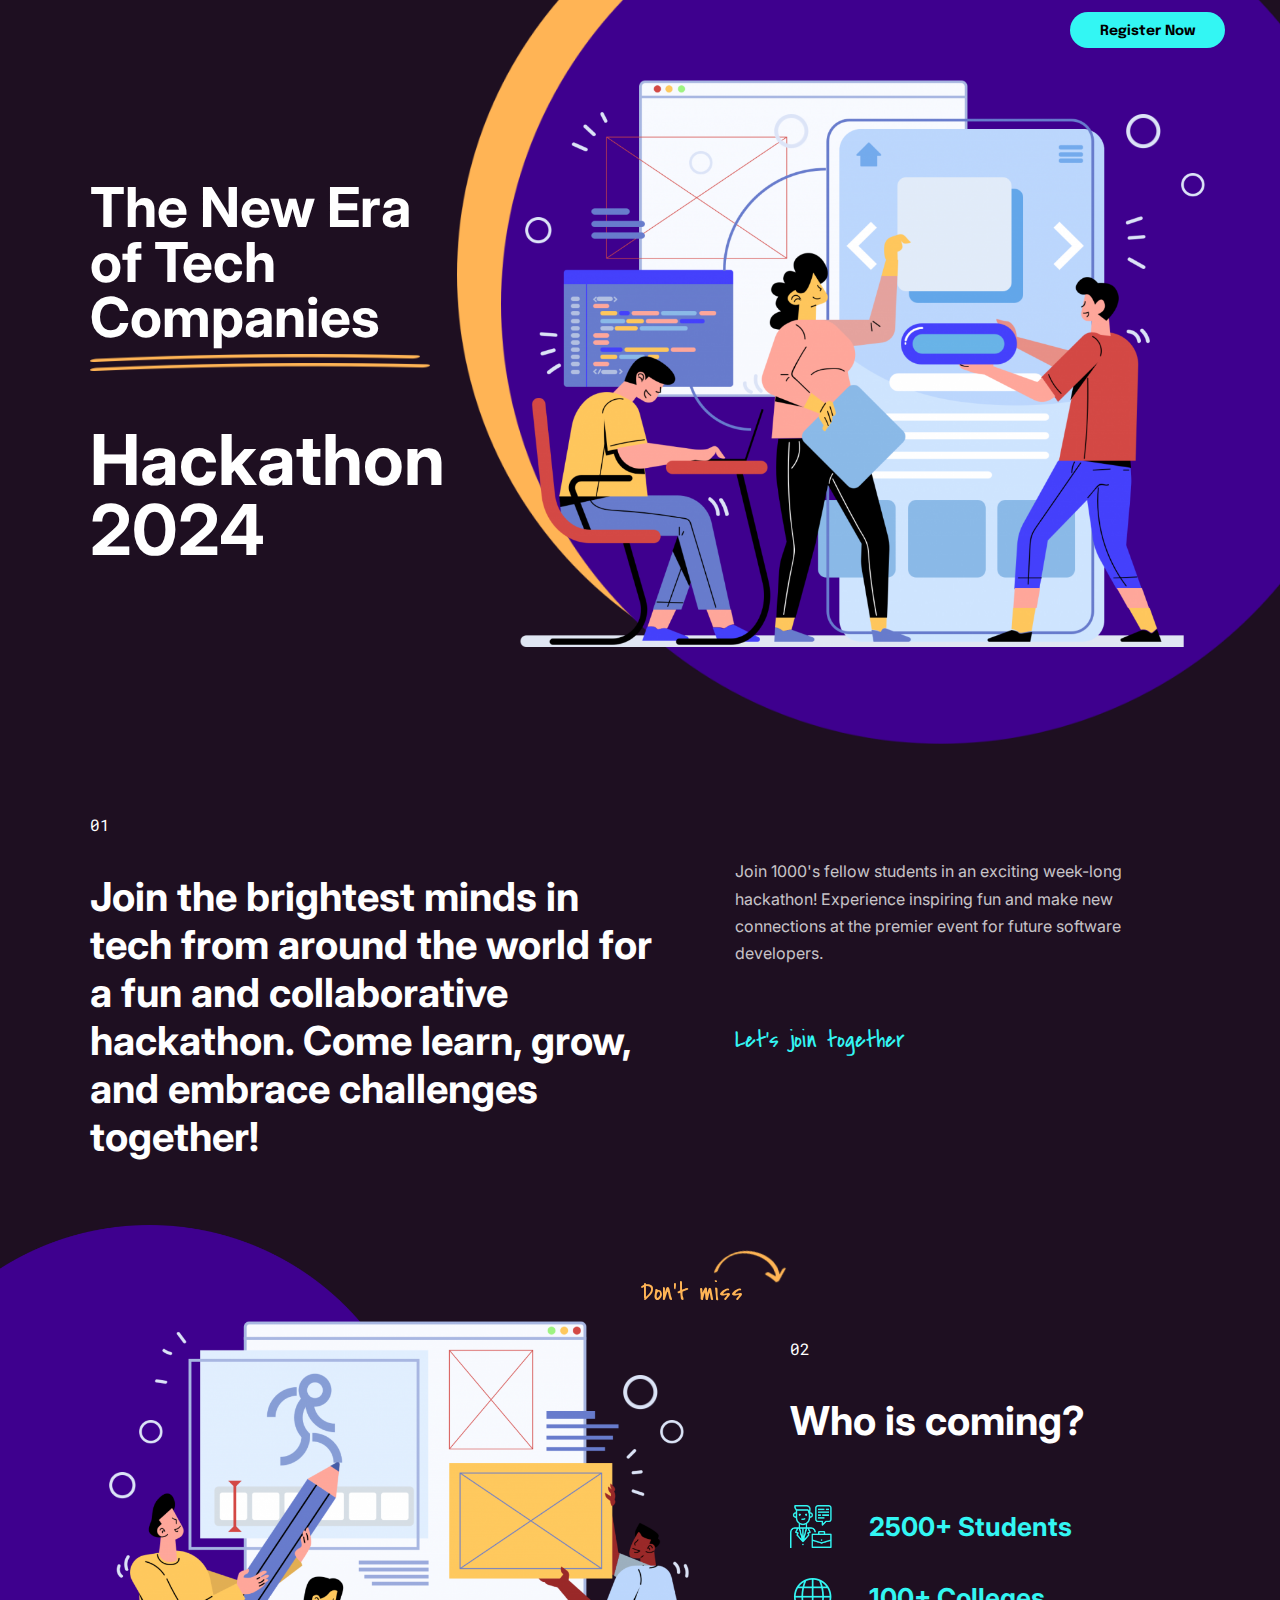
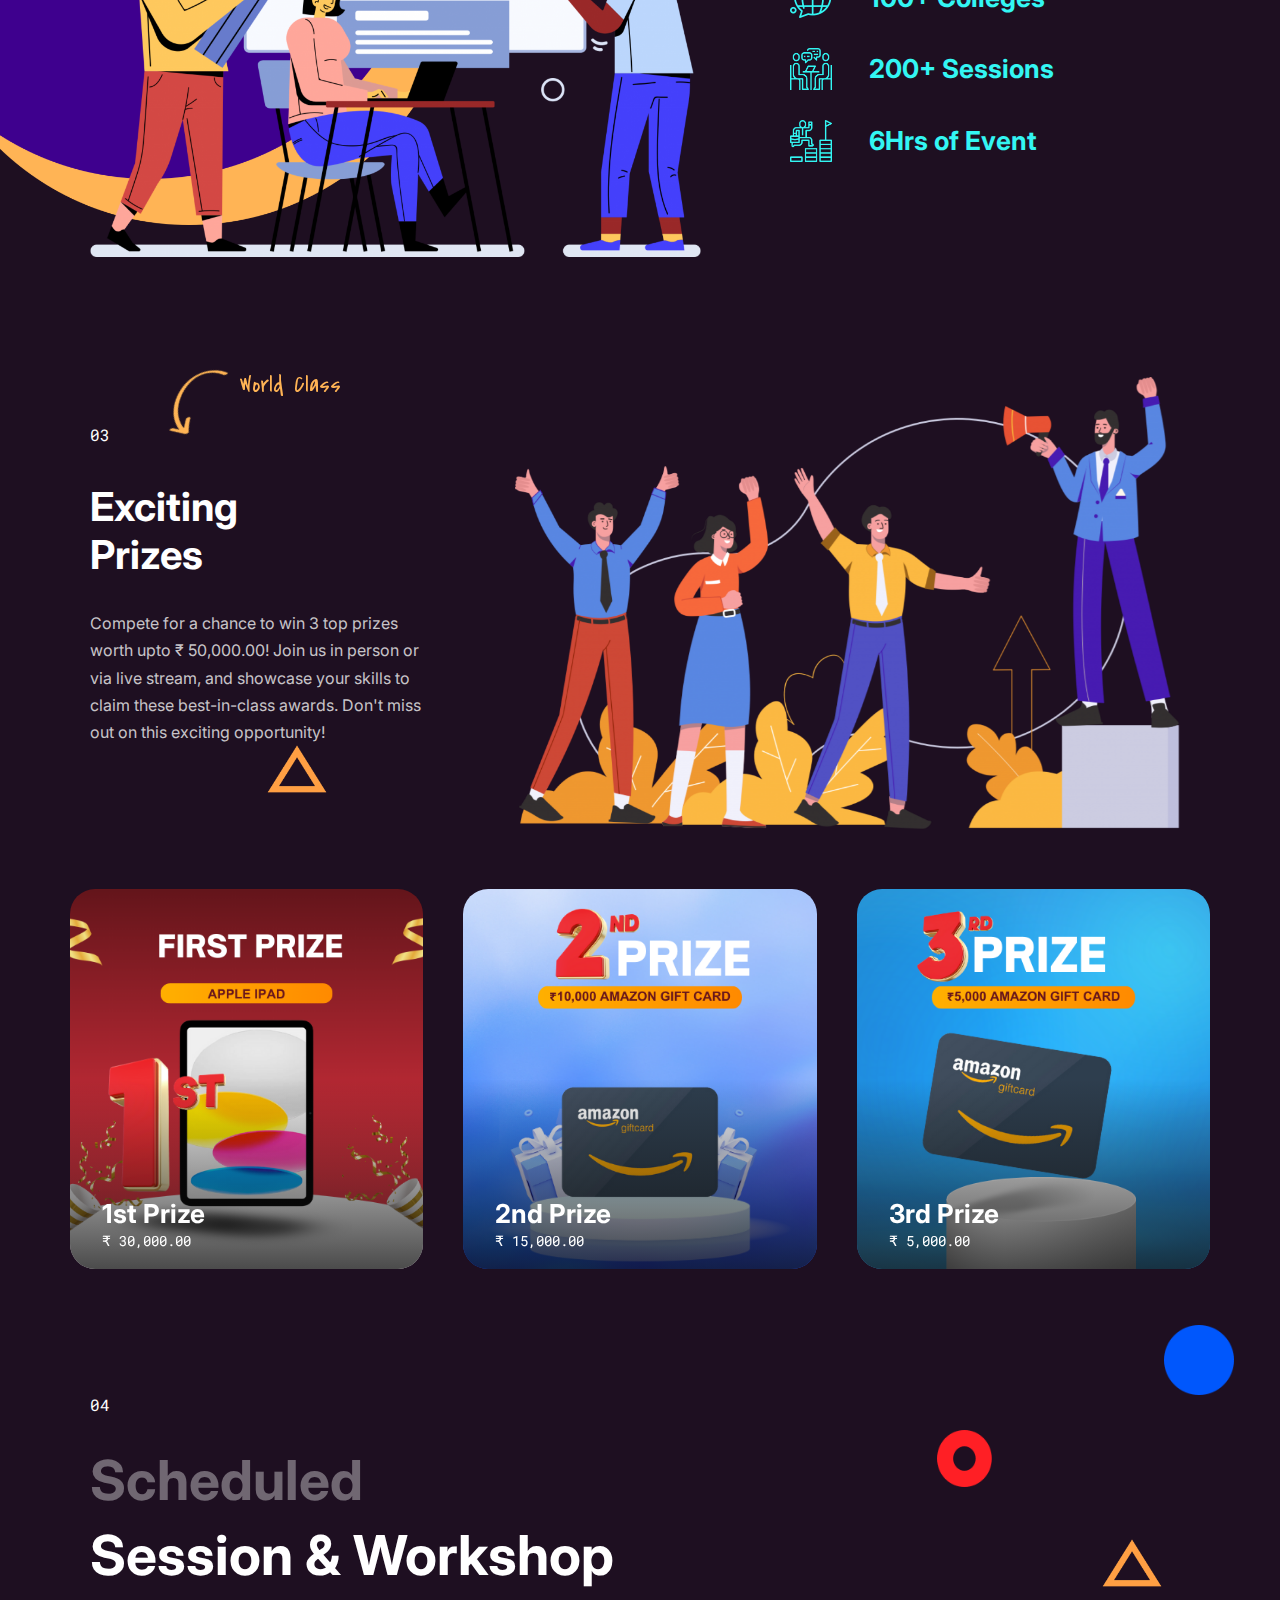
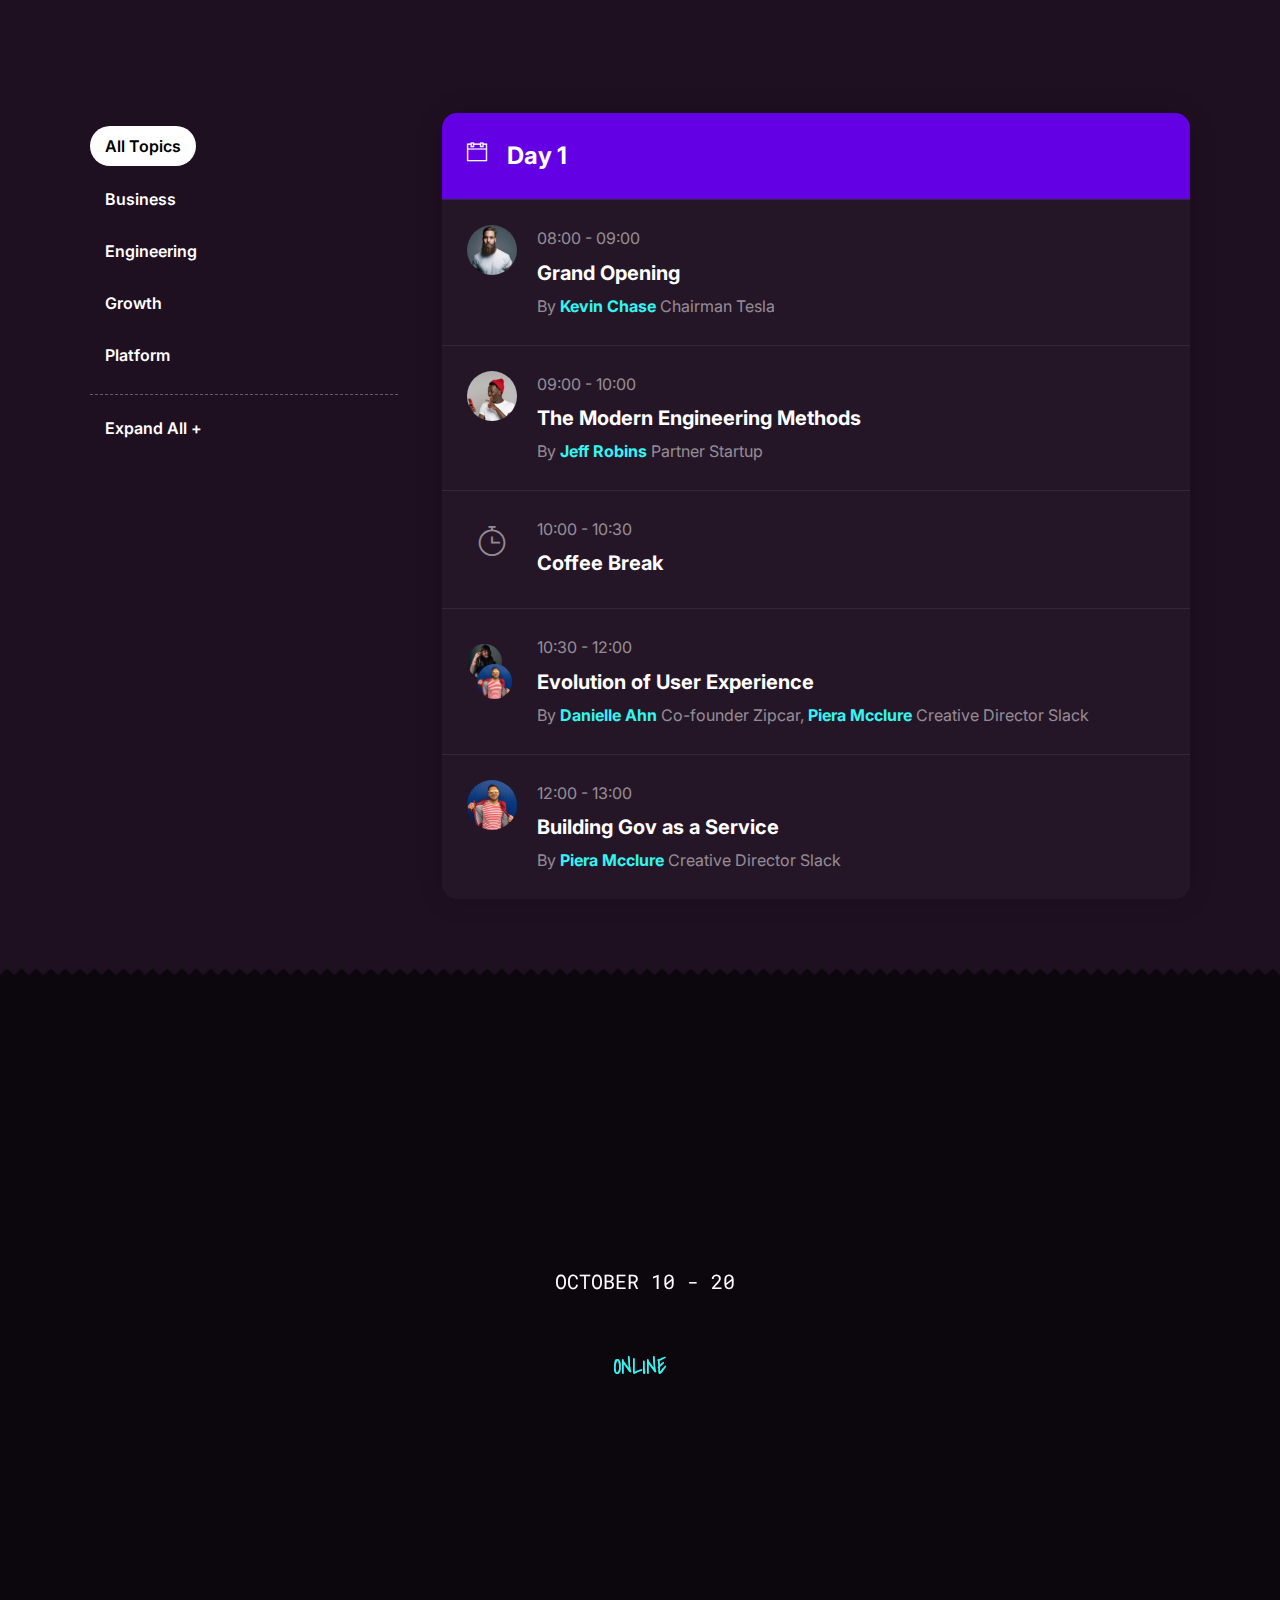
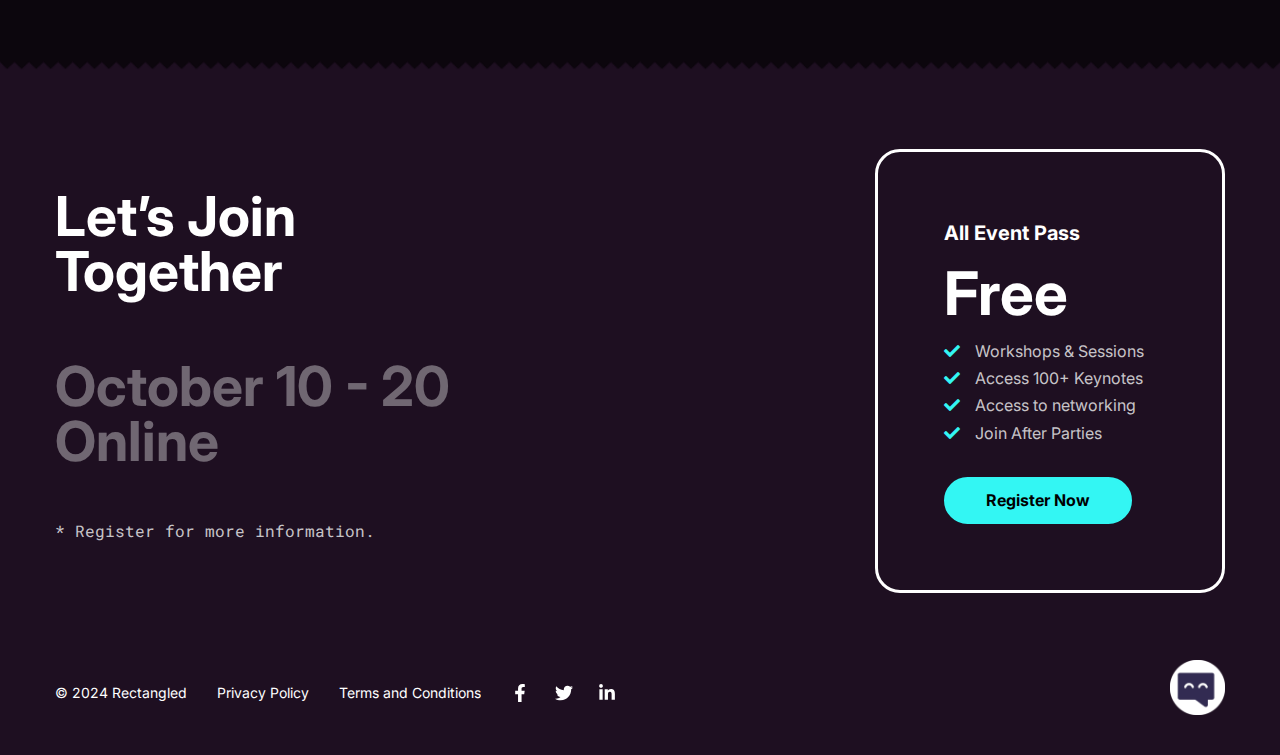
==== commit 842a146e: "update html for seo optimisation" ====
--- a/index.html
+++ b/index.html
@@ -3,13 +3,48 @@
 
 <head>
 
-	<link rel="profile" href="http://gmpg.org/xfn/11" />
-	<link rel="pingback" href="#" />
-
-
-
-	<title>Hackathon 2024 | Rectangled.io Digital Tech Event &#8211; Not any Hackathon | Its the Hackathon
-		</title>
+<!-- Basic Meta Tags -->
+<meta charset="UTF-8" />
+<meta name="viewport" content="width=device-width, initial-scale=1, maximum-scale=1" />
+<meta name="format-detection" content="telephone=no">
+<meta name="generator" content="Hackathon 2024, Rectangled.io" />
+
+<!-- Title Tag -->
+<title>Hackathon 2024 | Rectangled.io Digital Tech Event - The Ultimate Hackathon Experience</title>
+
+<!-- Meta Description -->
+<meta name="description" content="Join Hackathon 2024 at Rectangled.io, the premier digital tech event. Compete, innovate, and showcase your skills in the ultimate hackathon. Register now!">
+
+<!-- Meta Keywords -->
+<meta name="keywords" content="Hackathon 2024, Rectangled.io, Digital Tech Event, coding competition, innovation, software development, tech conference, programming contest">
+
+<!-- Canonical and Shortlink -->
+<link rel="canonical" href="https://hackathon.rectangled.io" />
+<link rel="shortlink" href="https://hackathon.rectangled.io" />
+
+<!-- Open Graph / Facebook -->
+<meta property="og:title" content="Hackathon 2024 | Rectangled.io Digital Tech Event - The Ultimate Hackathon Experience">
+<meta property="og:description" content="Don't miss Hackathon 2024 at Rectangled.io. The ultimate platform for tech enthusiasts to compete, innovate, and shine. Register today!">
+<meta property="og:image" content="https://hackathon.rectangled.io/wp-content/uploads/sites/5/2022/01/og-image.png">
+<meta property="og:url" content="https://hackathon.rectangled.io">
+<meta property="og:type" content="website">
+
+<!-- Twitter Card -->
+<meta name="twitter:card" content="summary_large_image">
+<meta name="twitter:title" content="Hackathon 2024 | Rectangled.io Digital Tech Event - The Ultimate Hackathon Experience">
+<meta name="twitter:description" content="Participate in Hackathon 2024 at Rectangled.io and stand a chance to win big. A digital tech event like no other.">
+<meta name="twitter:image" content="https://hackathon.rectangled.io/wp-content/uploads/sites/5/2022/01/og-image.png">
+<meta name="twitter:site" content="@rectangled_io">
+
+<!-- Favicons -->
+<link rel="icon" href="wp-content/uploads/sites/5/2022/01/favicon.png" sizes="32x32" />
+<link rel="icon" href="wp-content/uploads/sites/5/2022/01/favicon.png" sizes="192x192" />
+<link rel="apple-touch-icon" href="wp-content/uploads/sites/5/2022/01/favicon.png" />
+<meta name="msapplication-TileImage" content="wp-content/uploads/sites/5/2022/01/favicon.png" />
+
+<!-- Profile and Pingback -->
+<link rel="profile" href="http://gmpg.org/xfn/11" />
+
 	<link rel="preload" as="style"
 		href="https://fonts.googleapis.com/css?family=Roboto%3A100%2C100italic%2C200%2C200italic%2C300%2C300italic%2C400%2C400italic%2C500%2C500italic%2C600%2C600italic%2C700%2C700italic%2C800%2C800italic%2C900%2C900italic%7CRoboto%20Slab%3A100%2C100italic%2C200%2C200italic%2C300%2C300italic%2C400%2C400italic%2C500%2C500italic%2C600%2C600italic%2C700%2C700italic%2C800%2C800italic%2C900%2C900italic%7CInter%3A100%2C100italic%2C200%2C200italic%2C300%2C300italic%2C400%2C400italic%2C500%2C500italic%2C600%2C600italic%2C700%2C700italic%2C800%2C800italic%2C900%2C900italic%7CRoboto%20Mono%3A100%2C100italic%2C200%2C200italic%2C300%2C300italic%2C400%2C400italic%2C500%2C500italic%2C600%2C600italic%2C700%2C700italic%2C800%2C800italic%2C900%2C900italic%7CCovered%20By%20Your%20Grace%3A100%2C100italic%2C200%2C200italic%2C300%2C300italic%2C400%2C400italic%2C500%2C500italic%2C600%2C600italic%2C700%2C700italic%2C800%2C800italic%2C900%2C900italic%7CEpilogue%3A100%2C100italic%2C200%2C200italic%2C300%2C300italic%2C400%2C400italic%2C500%2C500italic%2C600%2C600italic%2C700%2C700italic%2C800%2C800italic%2C900%2C900italic&#038;display=swap" />
 	<link rel="stylesheet"
@@ -18,17 +53,7 @@
 		<link rel="stylesheet"
 			href="https://fonts.googleapis.com/css?family=Roboto%3A100%2C100italic%2C200%2C200italic%2C300%2C300italic%2C400%2C400italic%2C500%2C500italic%2C600%2C600italic%2C700%2C700italic%2C800%2C800italic%2C900%2C900italic%7CRoboto%20Slab%3A100%2C100italic%2C200%2C200italic%2C300%2C300italic%2C400%2C400italic%2C500%2C500italic%2C600%2C600italic%2C700%2C700italic%2C800%2C800italic%2C900%2C900italic%7CInter%3A100%2C100italic%2C200%2C200italic%2C300%2C300italic%2C400%2C400italic%2C500%2C500italic%2C600%2C600italic%2C700%2C700italic%2C800%2C800italic%2C900%2C900italic%7CRoboto%20Mono%3A100%2C100italic%2C200%2C200italic%2C300%2C300italic%2C400%2C400italic%2C500%2C500italic%2C600%2C600italic%2C700%2C700italic%2C800%2C800italic%2C900%2C900italic%7CCovered%20By%20Your%20Grace%3A100%2C100italic%2C200%2C200italic%2C300%2C300italic%2C400%2C400italic%2C500%2C500italic%2C600%2C600italic%2C700%2C700italic%2C800%2C800italic%2C900%2C900italic%7CEpilogue%3A100%2C100italic%2C200%2C200italic%2C300%2C300italic%2C400%2C400italic%2C500%2C500italic%2C600%2C600italic%2C700%2C700italic%2C800%2C800italic%2C900%2C900italic&#038;display=swap" />
 		</noscript>
-	<meta name='robots' content='noindex, nofollow' />
 	<link href='https://fonts.gstatic.com' crossorigin rel='preconnect' />
-	<link rel="alternate" type="application/rss+xml"
-		title="Hackathon 2024 | Rectangled.io Digital Tech Event &raquo; Feed"
-		href="#" />
-	<link rel="alternate" type="application/rss+xml"
-		title="Hackathon 2024 | Rectangled.io Digital Tech Event &raquo; Comments Feed"
-		href="#" />
-	<meta charset="UTF-8" />
-	<meta name="viewport" content="width=device-width, initial-scale=1, maximum-scale=1" />
-	<meta name="format-detection" content="telephone=no">
 	<style id='wp-emoji-styles-inline-css' type='text/css'>
 		img.wp-smiley,
 		img.emoji {
@@ -2111,22 +2136,9 @@
 		type='text/css' media='all' />
 
 	<link rel="preconnect" href="https://fonts.gstatic.com/" crossorigin>
+	<link rel="preconnect" href="https://hackathon.rectangled.io/" crossorigin>
 	<script type="text/javascript" src="wp-includes/js/jquery/jquery.min.js" id="jquery-core-js"></script>
 	<script type="text/javascript" src="wp-includes/js/jquery/jquery-migrate.min.js" id="jquery-migrate-js"></script>
-	<meta name="generator" content="Hackathon" />
-	<link rel="canonical" href="https://hackathon.rectangled.io" />
-	<link rel='shortlink' href='https://hackathon.rectangled.io' />
-	<link rel="alternate" type="application/json+oembed"
-		href="https://hackathon.rectangled.io" />
-	<link rel="alternate" type="text/xml+oembed"
-		href="https://hackathon.rectangled.io" />
-	<meta name="generator"
-		content="Elementor 3.18.3; features: e_dom_optimization, e_optimized_assets_loading, e_optimized_css_loading, e_font_icon_svg, block_editor_assets_optimize, e_image_loading_optimization; settings: css_print_method-internal, google_font-enabled, font_display-auto">
-	<link rel="icon" href="wp-content/uploads/sites/5/2022/01/favicon.png" sizes="32x32" />
-	<link rel="icon" href="wp-content/uploads/sites/5/2022/01/favicon.png" sizes="192x192" />
-	<link rel="apple-touch-icon" href="wp-content/uploads/sites/5/2022/01/favicon.png" />
-	<meta name="msapplication-TileImage"
-		content="digital/wp-content/uploads/sites/5/2022/01/favicon.png" />
 	<style id="loftloader-lite-custom-bg-color">
 		#loftloader-wrapper .loader-section {
 			background: #1e0f21;
@@ -5397,7 +5409,7 @@
 												data-settings="{&quot;grandconference_ext_link_sidemenu&quot;:&quot;false&quot;,&quot;grandconference_ext_link_fullmenu&quot;:&quot;false&quot;,&quot;grandconference_ext_link_closed_fullmenu&quot;:&quot;false&quot;,&quot;grandconference_ext_is_sticky&quot;:&quot;false&quot;,&quot;grandconference_ext_is_scrollme&quot;:&quot;false&quot;,&quot;grandconference_ext_is_smoove&quot;:&quot;false&quot;,&quot;grandconference_ext_is_parallax_mouse&quot;:&quot;false&quot;,&quot;grandconference_ext_is_infinite&quot;:&quot;false&quot;,&quot;grandconference_ext_is_fadeout_animation&quot;:&quot;false&quot;,&quot;grandconference_ext_mobile_static&quot;:&quot;false&quot;}"
 												data-widget_type="heading.default">
 												<div class="elementor-widget-container">
-													<div class="elementor-heading-title elementor-size-default">October 11 - 20</div>
+													<div class="elementor-heading-title elementor-size-default">October 10 - 20</div>
 												</div>
 											</div>
 											<div class="elementor-element elementor-element-477a2af elementor-widget__width-auto elementor-widget elementor-widget-heading"
@@ -5906,7 +5918,7 @@
 									data-settings="{&quot;grandconference_ext_link_sidemenu&quot;:&quot;false&quot;,&quot;grandconference_ext_link_fullmenu&quot;:&quot;false&quot;,&quot;grandconference_ext_link_closed_fullmenu&quot;:&quot;false&quot;,&quot;grandconference_ext_is_sticky&quot;:&quot;false&quot;,&quot;grandconference_ext_is_scrollme&quot;:&quot;false&quot;,&quot;grandconference_ext_is_smoove&quot;:&quot;false&quot;,&quot;grandconference_ext_is_parallax_mouse&quot;:&quot;false&quot;,&quot;grandconference_ext_is_infinite&quot;:&quot;false&quot;,&quot;grandconference_ext_is_fadeout_animation&quot;:&quot;false&quot;,&quot;grandconference_ext_mobile_static&quot;:&quot;false&quot;}"
 									data-widget_type="heading.default">
 									<div class="elementor-widget-container">
-										<h2 class="elementor-heading-title elementor-size-default">October 11 - 20 
+										<h2 class="elementor-heading-title elementor-size-default">October 10 - 20 
 											<br>Online</h2>
 									</div>
 								</div>
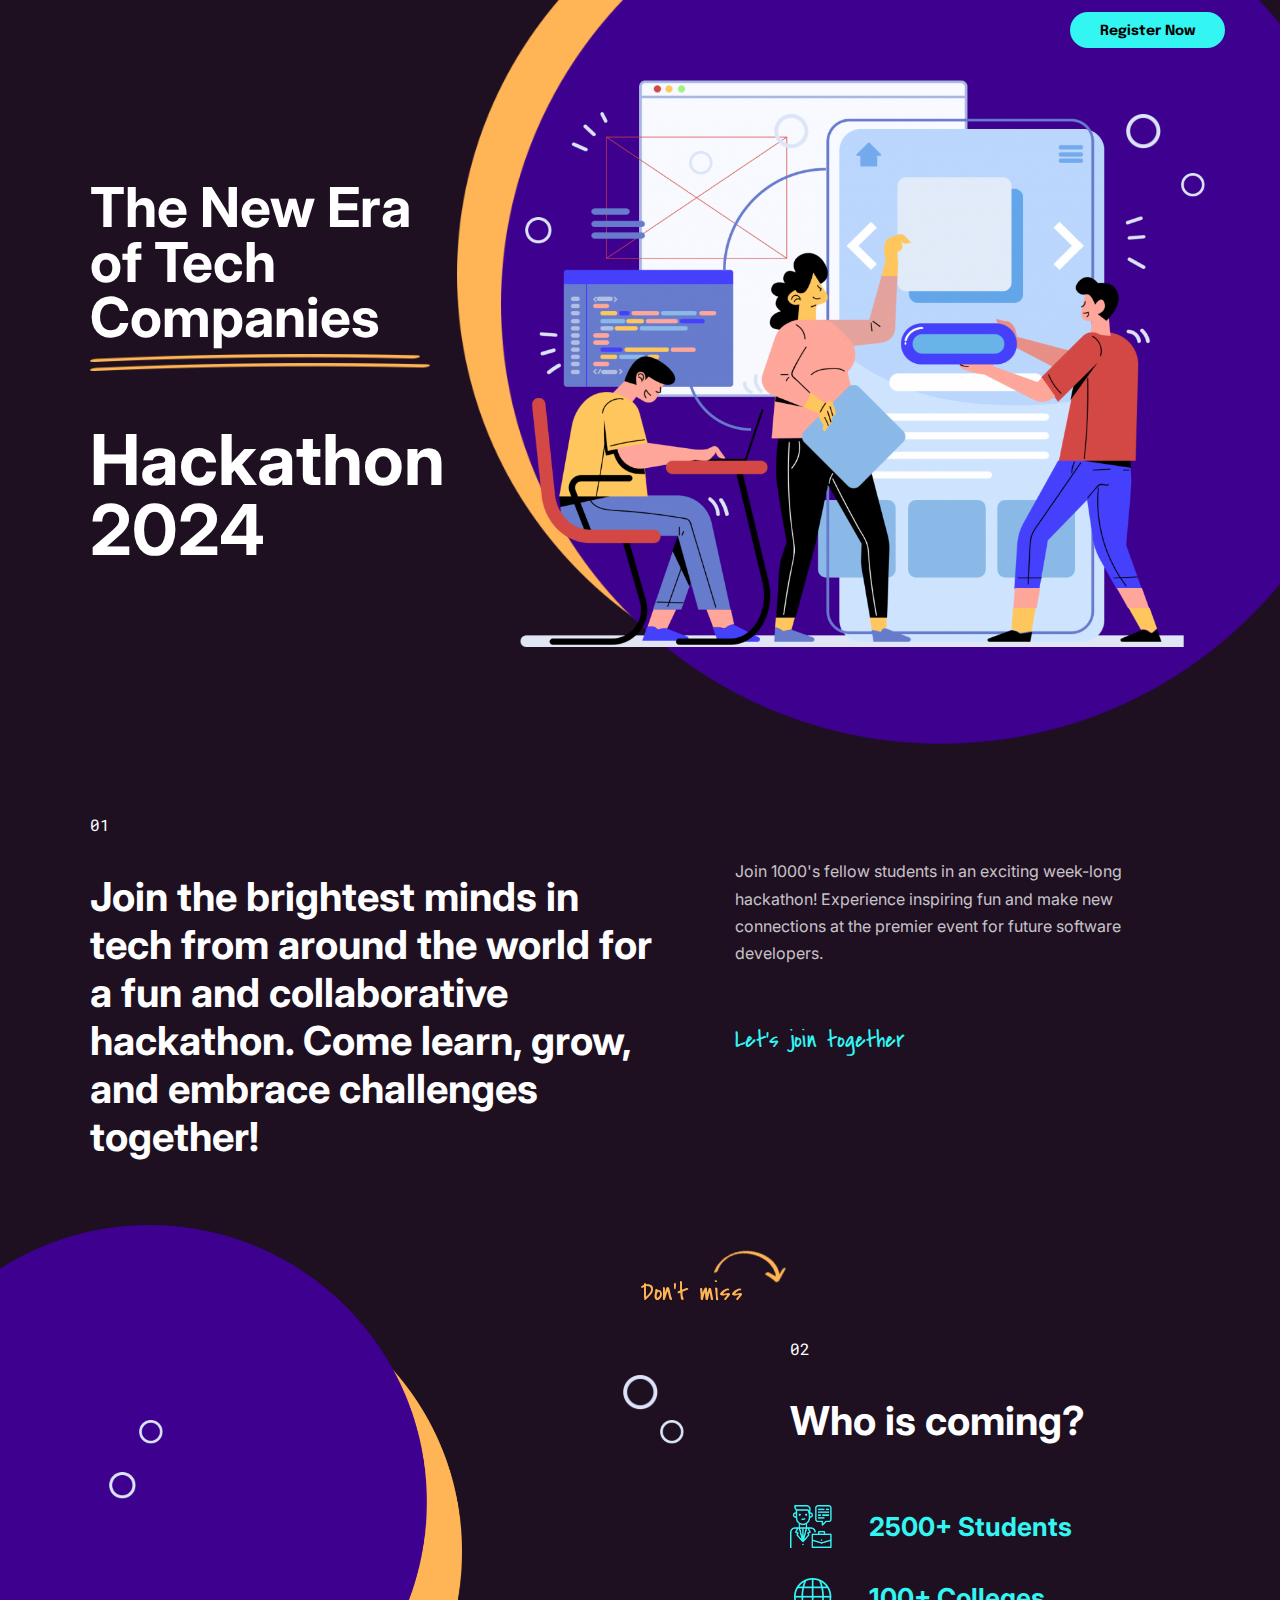
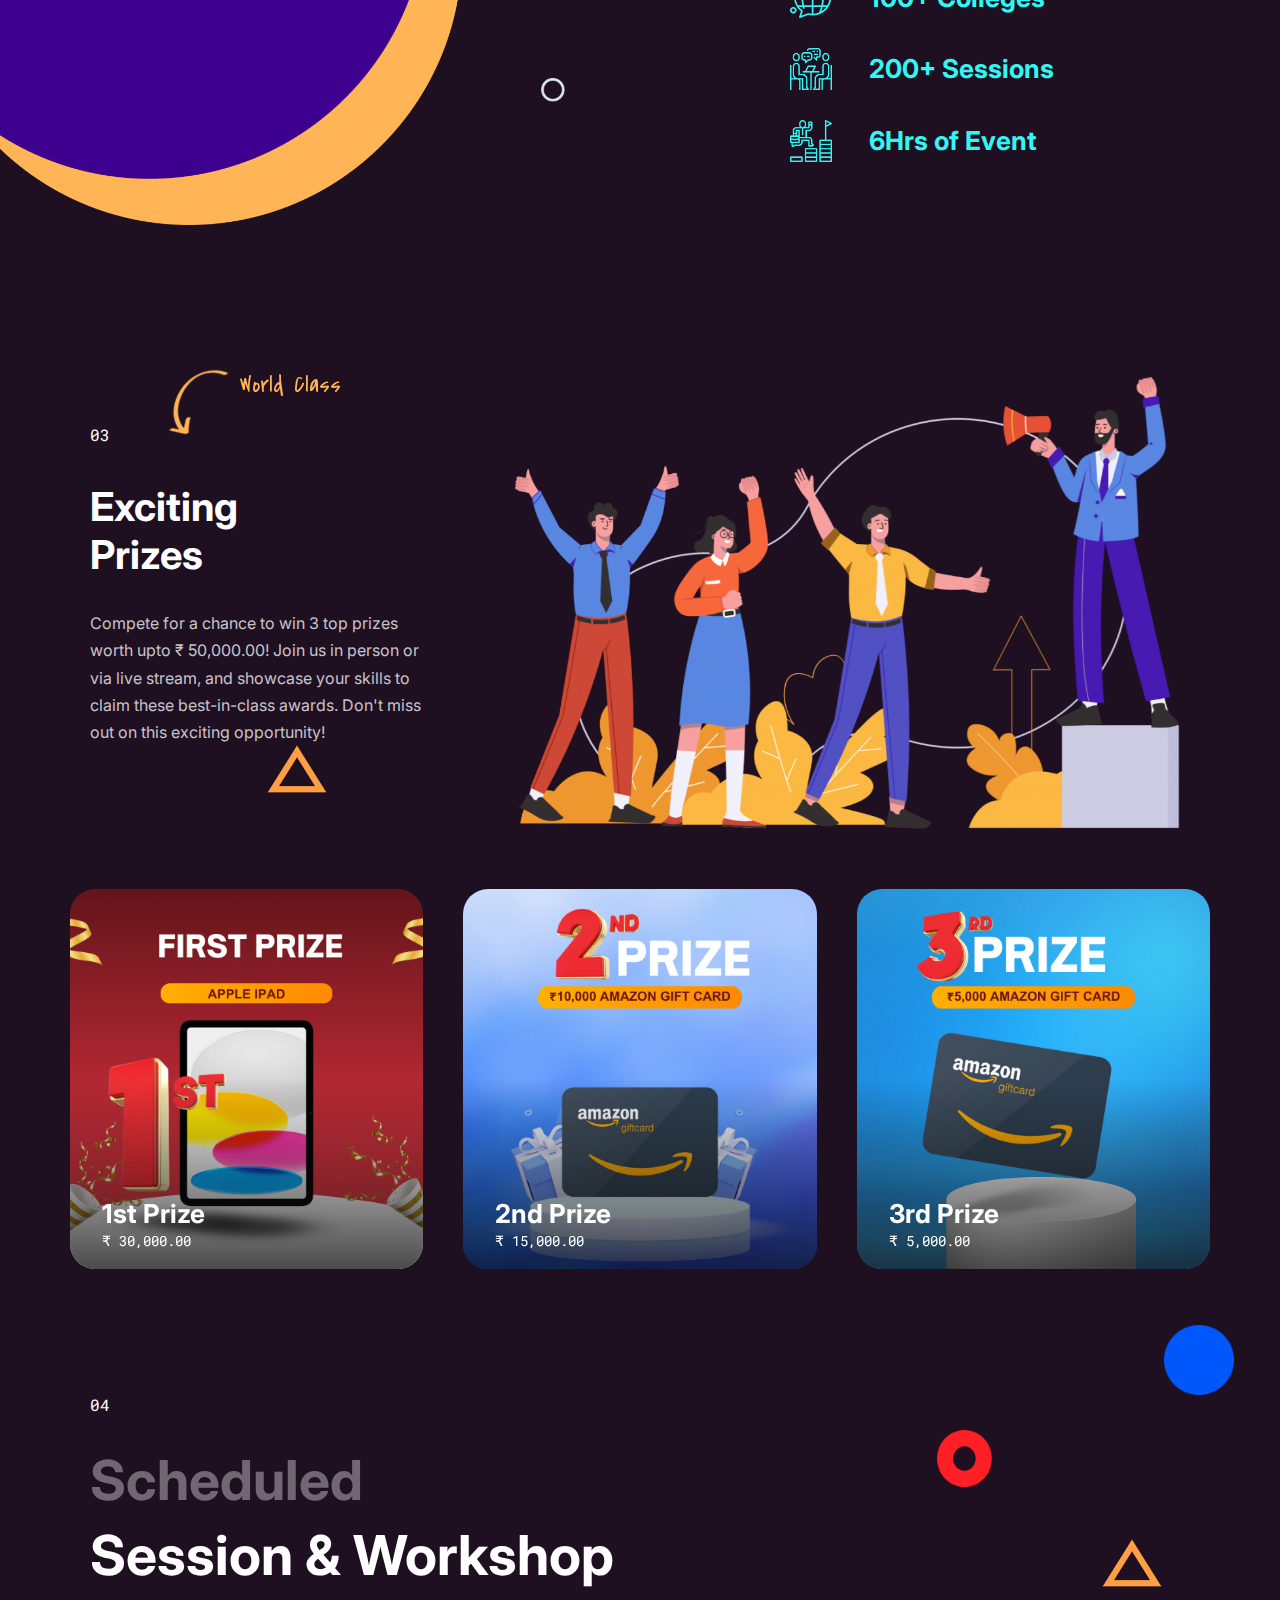
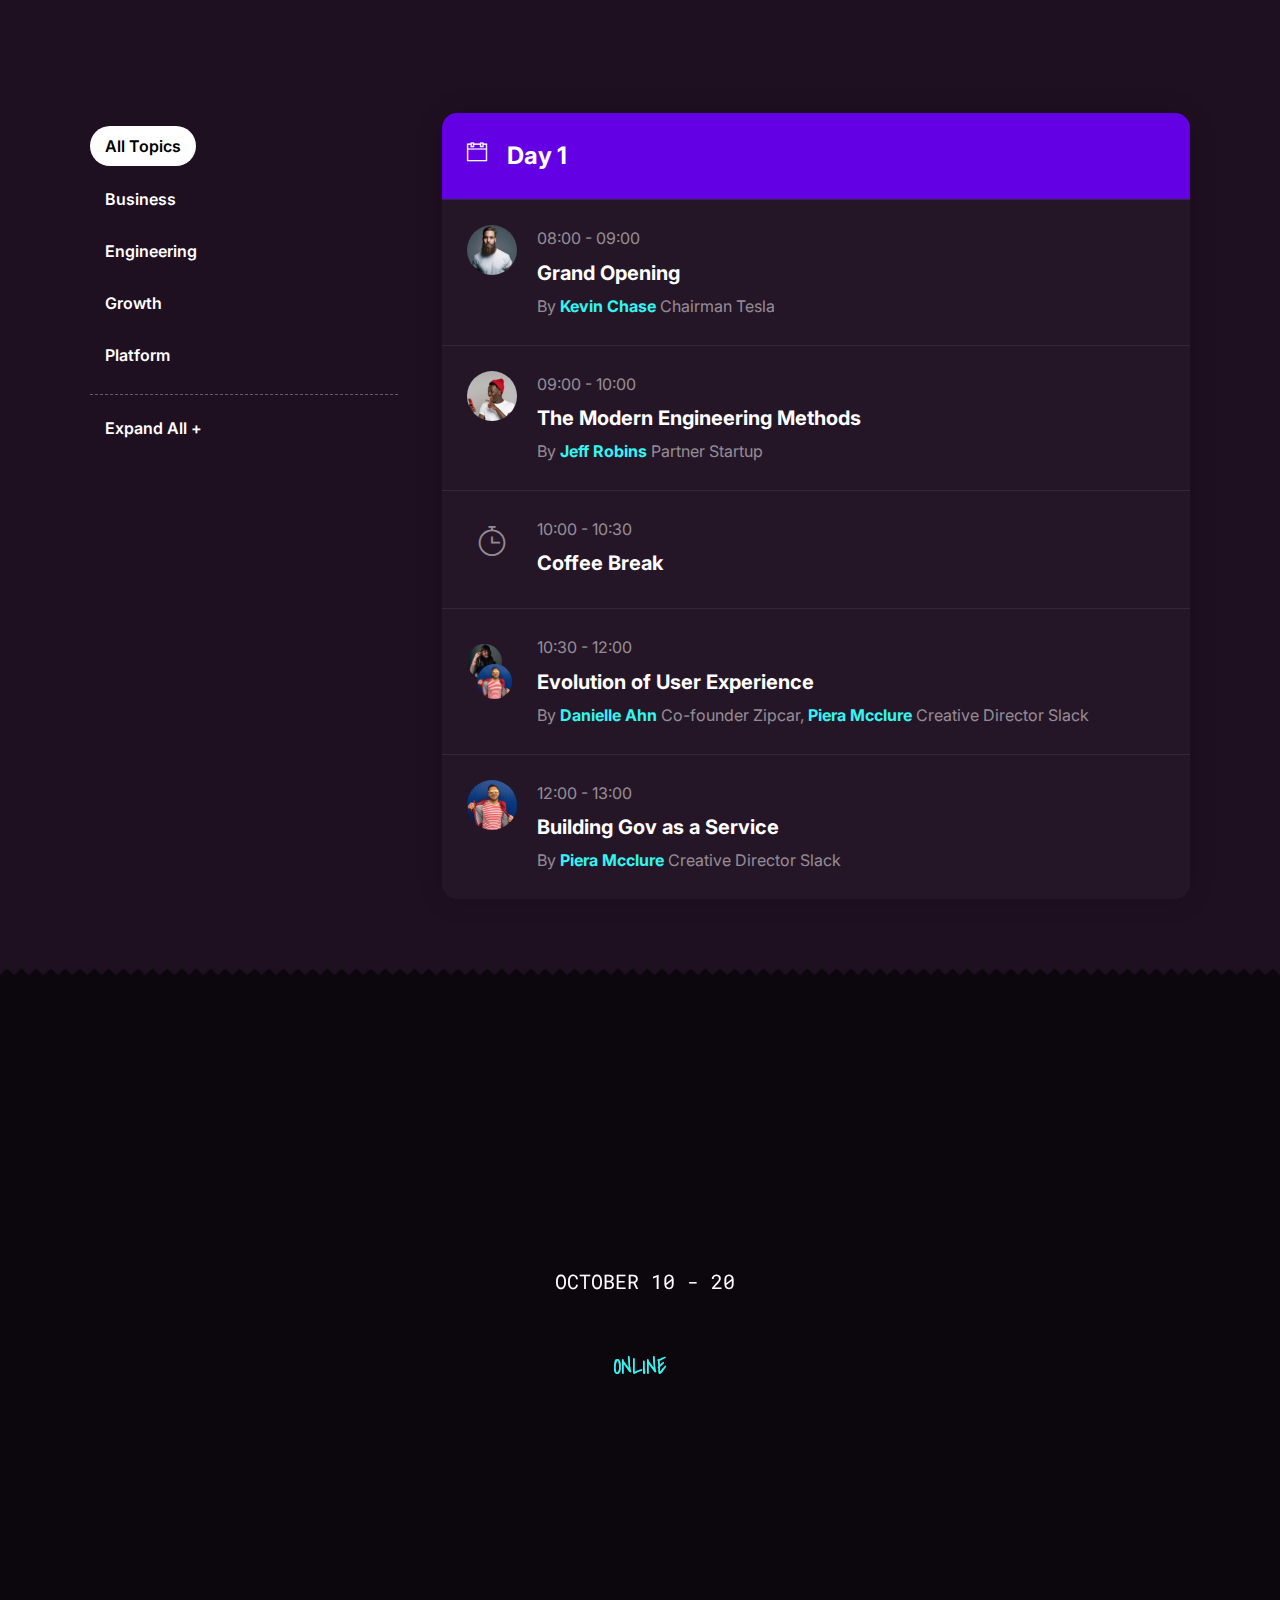
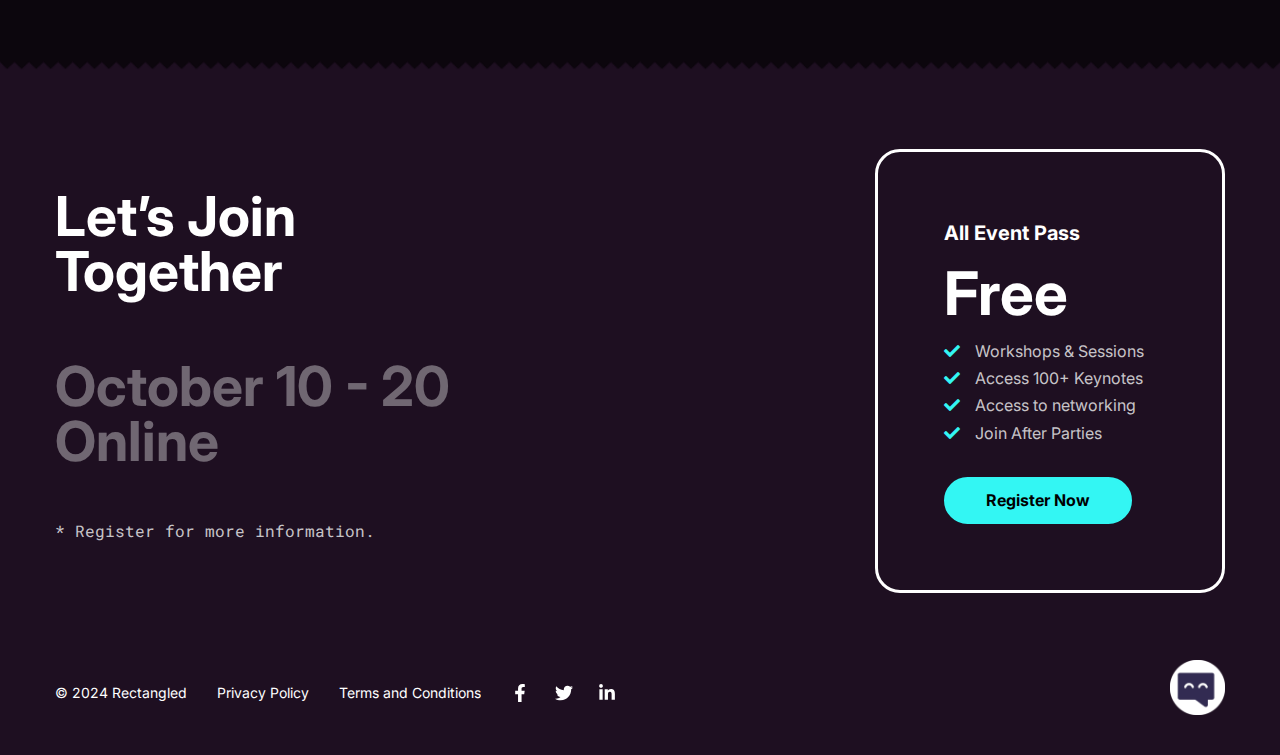
==== commit a53aef39: "update html for seo optimisation" ====
--- a/index.html
+++ b/index.html
@@ -42,8 +42,10 @@
 <link rel="apple-touch-icon" href="wp-content/uploads/sites/5/2022/01/favicon.png" />
 <meta name="msapplication-TileImage" content="wp-content/uploads/sites/5/2022/01/favicon.png" />
 
-<!-- Profile and Pingback -->
+<!-- Profile and Preconnect -->
 <link rel="profile" href="http://gmpg.org/xfn/11" />
+<link rel="preconnect" href="https://fonts.gstatic.com/" crossorigin>
+<link rel="preconnect" href="https://hackathon.rectangled.io/" crossorigin>
 
 	<link rel="preload" as="style"
 		href="https://fonts.googleapis.com/css?family=Roboto%3A100%2C100italic%2C200%2C200italic%2C300%2C300italic%2C400%2C400italic%2C500%2C500italic%2C600%2C600italic%2C700%2C700italic%2C800%2C800italic%2C900%2C900italic%7CRoboto%20Slab%3A100%2C100italic%2C200%2C200italic%2C300%2C300italic%2C400%2C400italic%2C500%2C500italic%2C600%2C600italic%2C700%2C700italic%2C800%2C800italic%2C900%2C900italic%7CInter%3A100%2C100italic%2C200%2C200italic%2C300%2C300italic%2C400%2C400italic%2C500%2C500italic%2C600%2C600italic%2C700%2C700italic%2C800%2C800italic%2C900%2C900italic%7CRoboto%20Mono%3A100%2C100italic%2C200%2C200italic%2C300%2C300italic%2C400%2C400italic%2C500%2C500italic%2C600%2C600italic%2C700%2C700italic%2C800%2C800italic%2C900%2C900italic%7CCovered%20By%20Your%20Grace%3A100%2C100italic%2C200%2C200italic%2C300%2C300italic%2C400%2C400italic%2C500%2C500italic%2C600%2C600italic%2C700%2C700italic%2C800%2C800italic%2C900%2C900italic%7CEpilogue%3A100%2C100italic%2C200%2C200italic%2C300%2C300italic%2C400%2C400italic%2C500%2C500italic%2C600%2C600italic%2C700%2C700italic%2C800%2C800italic%2C900%2C900italic&#038;display=swap" />
@@ -2134,9 +2136,6 @@
 	<link data-minify="1" rel='stylesheet' id='grandconference-script-responsive-css-css'
 		href='wp-content/cache/min/5/v5/digital/wp-content/themes/grandconference/css/grid.css?ver=1710823729'
 		type='text/css' media='all' />
-
-	<link rel="preconnect" href="https://fonts.gstatic.com/" crossorigin>
-	<link rel="preconnect" href="https://hackathon.rectangled.io/" crossorigin>
 	<script type="text/javascript" src="wp-includes/js/jquery/jquery.min.js" id="jquery-core-js"></script>
 	<script type="text/javascript" src="wp-includes/js/jquery/jquery-migrate.min.js" id="jquery-migrate-js"></script>
 	<style id="loftloader-lite-custom-bg-color">
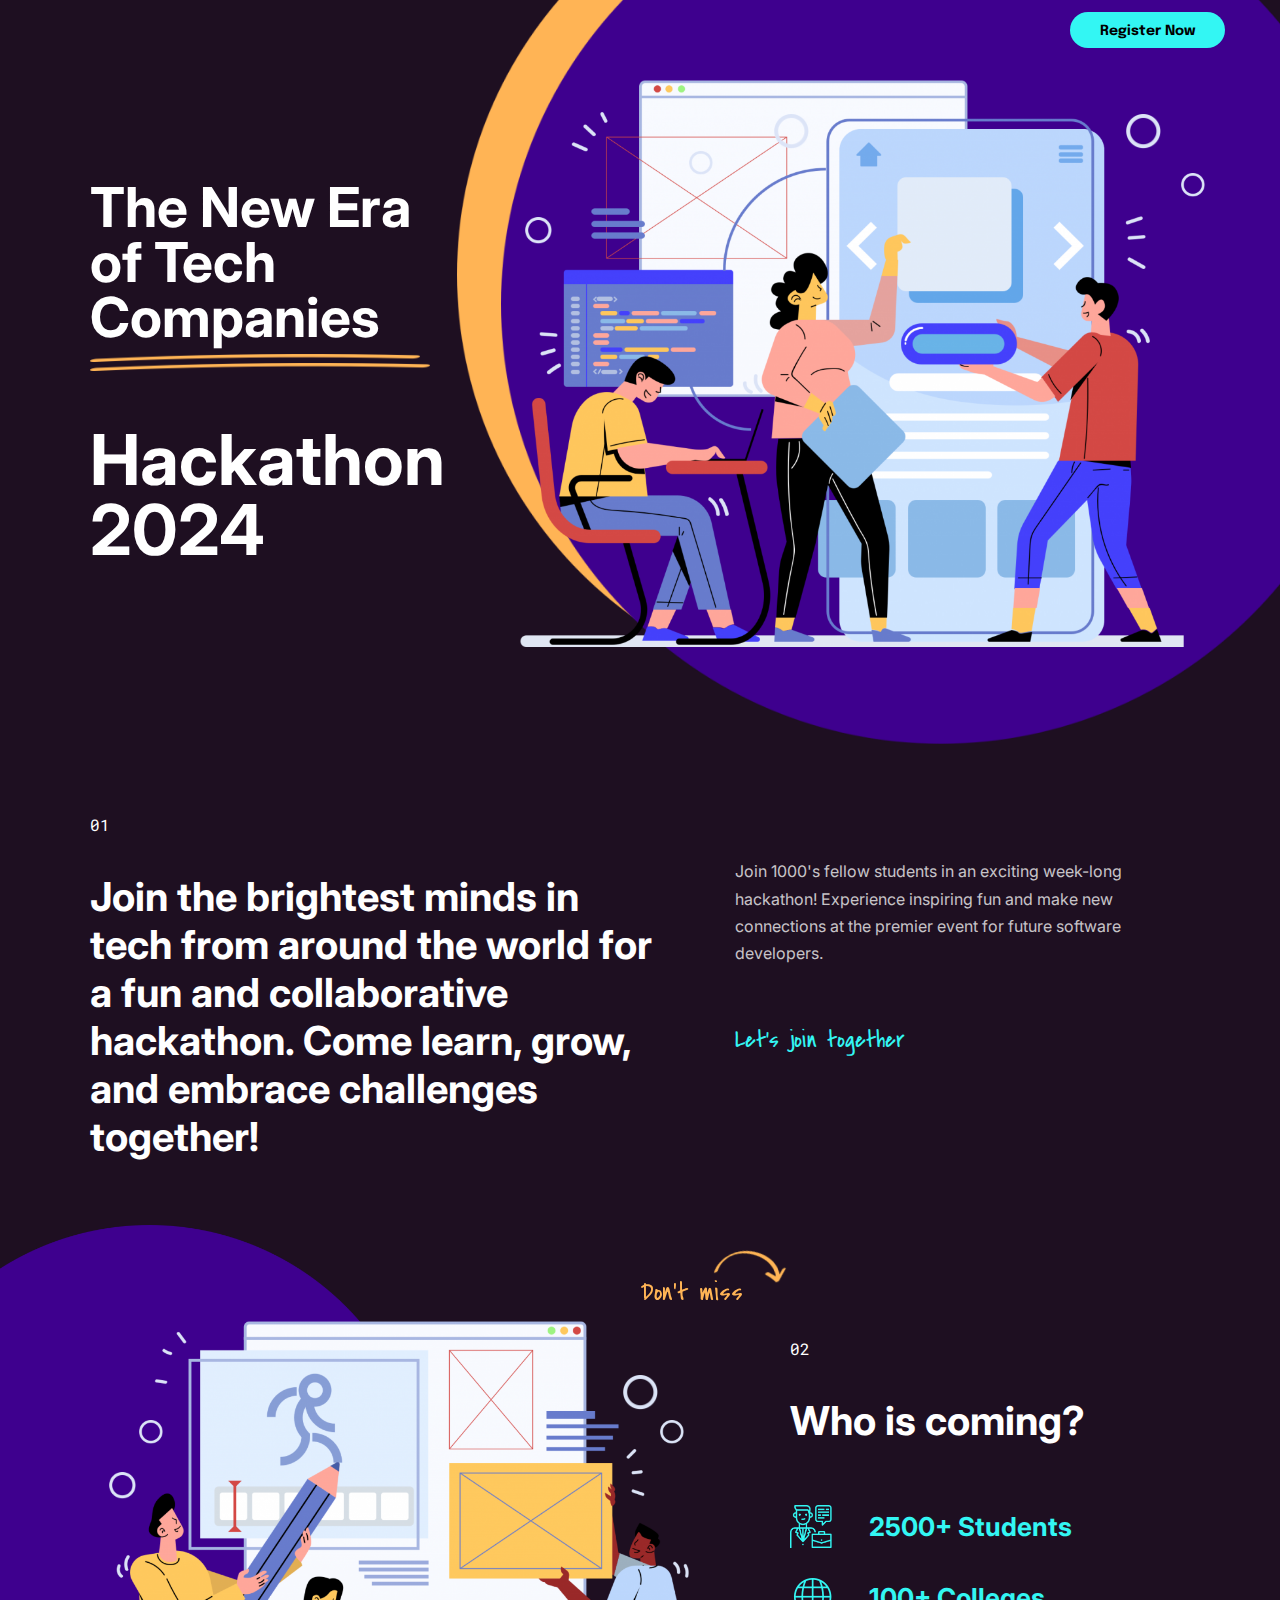
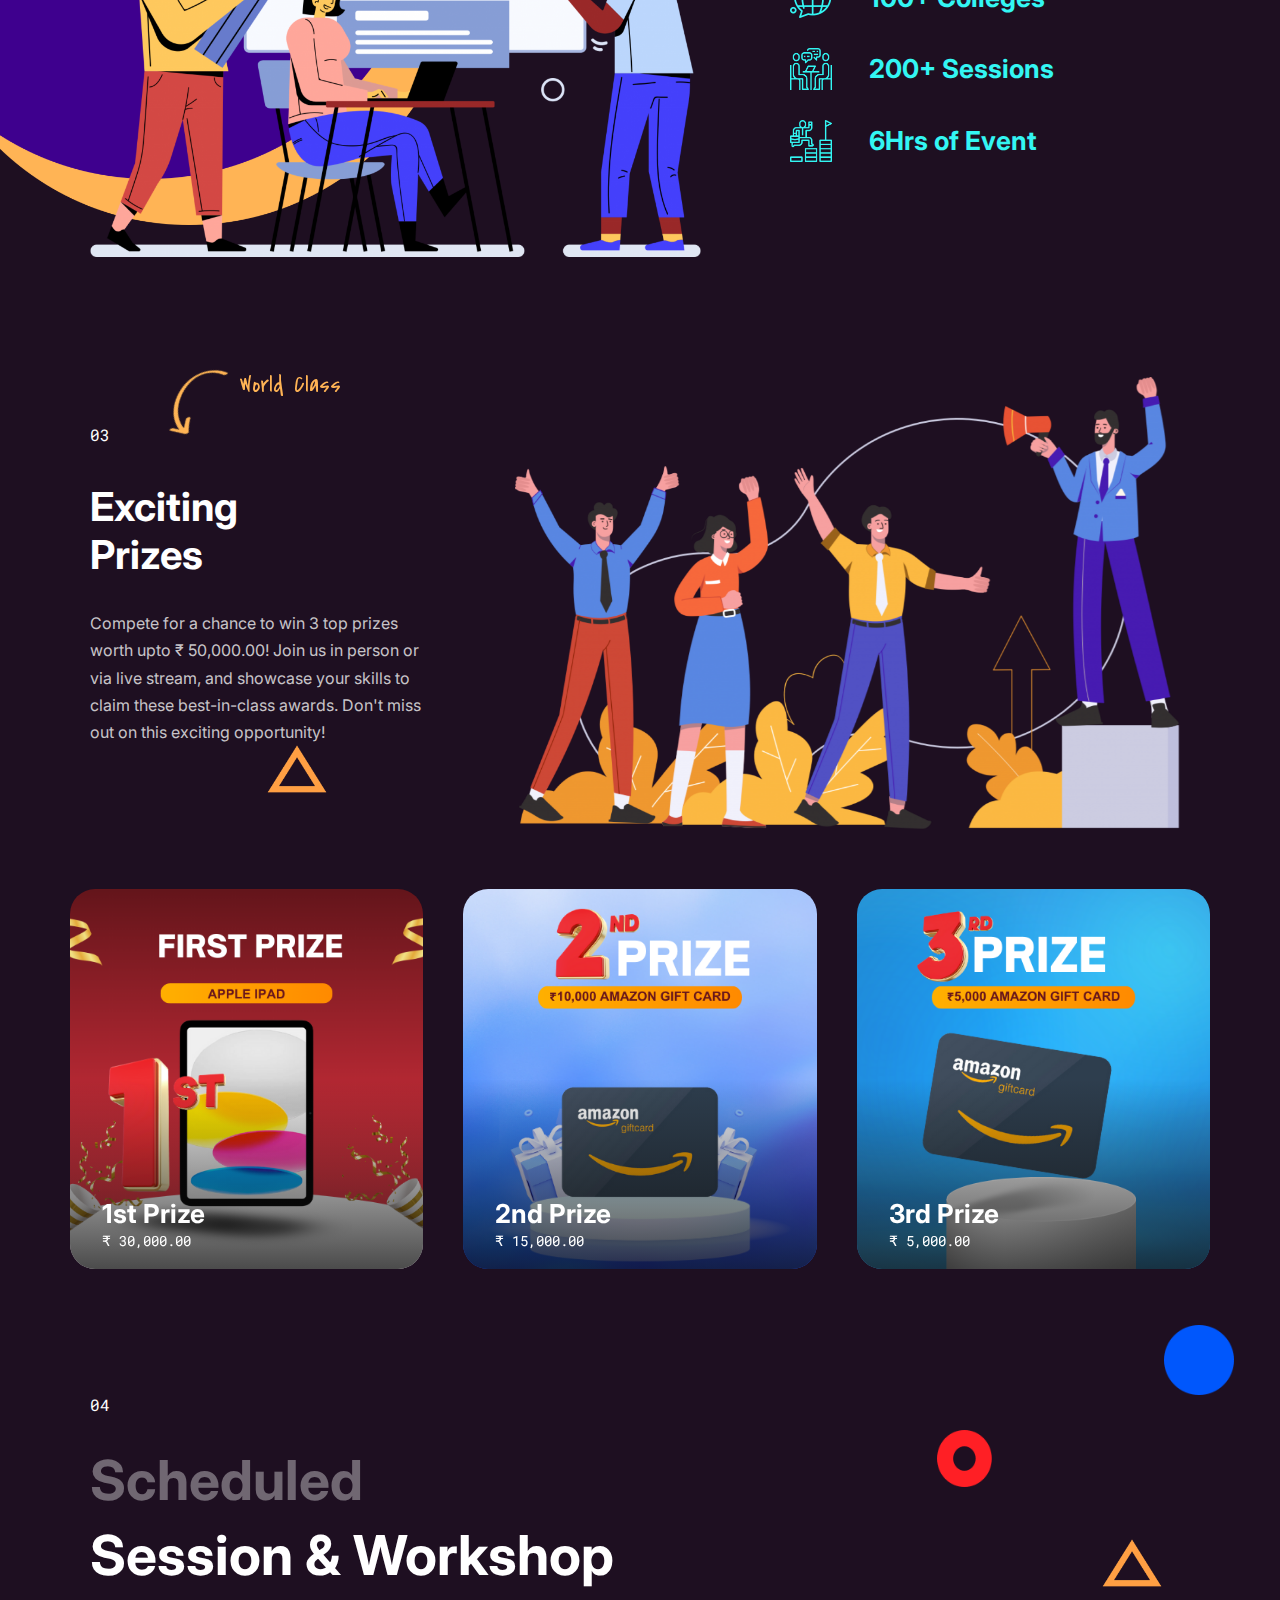
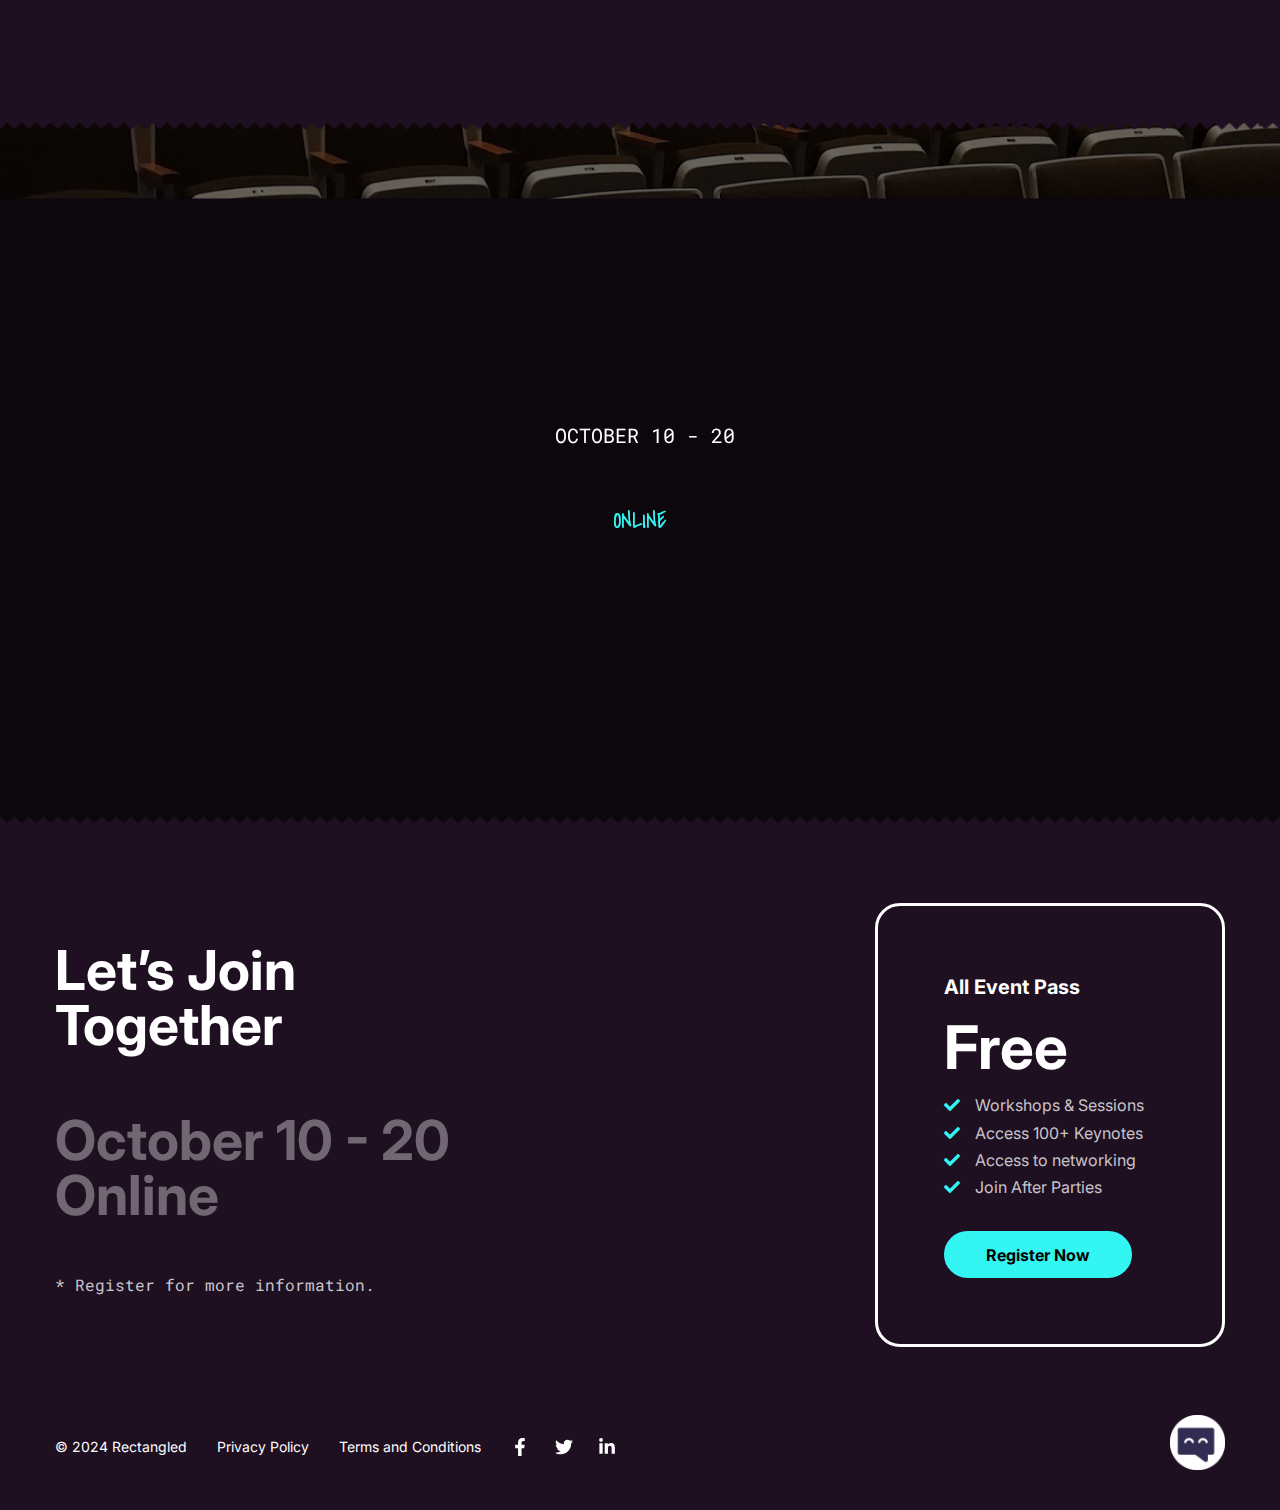
==== commit cce76c2b: "remove schedule for now" ====
--- a/index.html
+++ b/index.html
@@ -2,6 +2,9 @@
 <html lang="en-US" data-menu="leftalign">
 
 <head>
+
+<!-- Google Site verification -->
+<meta name="google-site-verification" content="bnpqYaVKcznKUia8mHQ_Fw0WtqPZjbsebpJE61h4cWQ" />
 
 <!-- Basic Meta Tags -->
 <meta charset="UTF-8" />
@@ -4118,8 +4121,6 @@
 				<!-- Begin main content -->
 				<div class="inner_wrapper">
 					<div class="sidebar_content full_width">
-
-
 						<div data-elementor-type="wp-page" data-elementor-id="1755" class="elementor elementor-1755">
 							<section
 								class="elementor-section elementor-top-section elementor-element elementor-element-6d76da4 elementor-section-boxed elementor-section-height-default elementor-section-height-default"
@@ -4207,10 +4208,10 @@
 																data-settings="{&quot;grandconference_ext_link_sidemenu&quot;:&quot;false&quot;,&quot;grandconference_ext_link_fullmenu&quot;:&quot;false&quot;,&quot;grandconference_ext_link_closed_fullmenu&quot;:&quot;false&quot;,&quot;grandconference_ext_is_sticky&quot;:&quot;false&quot;,&quot;grandconference_ext_is_scrollme&quot;:&quot;false&quot;,&quot;grandconference_ext_is_smoove&quot;:&quot;false&quot;,&quot;grandconference_ext_is_parallax_mouse&quot;:&quot;false&quot;,&quot;grandconference_ext_is_infinite&quot;:&quot;false&quot;,&quot;grandconference_ext_is_fadeout_animation&quot;:&quot;false&quot;,&quot;grandconference_ext_mobile_static&quot;:&quot;false&quot;}"
 																data-widget_type="heading.default">
 																<div class="elementor-widget-container">
-																	<h2
+																	<h1
 																		class="elementor-heading-title elementor-size-default">
 																		Hackathon
-																		<br>2024</h2>
+																		<br>2024</h1>
 																</div>
 															</div>
 														</div>
@@ -4941,444 +4942,7 @@
 									</div>
 								</div>
 							</section>
-							<section
-								class="elementor-section elementor-top-section elementor-element elementor-element-2cde3e0 elementor-section-boxed elementor-section-height-default elementor-section-height-default"
-								data-id="2cde3e0" data-element_type="section"
-								data-settings="{&quot;grandconference_ext_is_background_parallax&quot;:&quot;false&quot;,&quot;grandconference_ext_is_background_backdrop&quot;:&quot;false&quot;,&quot;grandconference_ext_is_background_on_scroll&quot;:&quot;false&quot;}">
-								<div class="elementor-container elementor-column-gap-default">
-									<div class="elementor-column elementor-col-100 elementor-top-column elementor-element elementor-element-040d094"
-										data-id="040d094" data-element_type="column"
-										data-settings="{&quot;grandconference_ext_link_sidemenu&quot;:&quot;false&quot;,&quot;grandconference_ext_link_fullmenu&quot;:&quot;false&quot;,&quot;grandconference_ext_link_closed_fullmenu&quot;:&quot;false&quot;,&quot;grandconference_ext_is_sticky&quot;:&quot;false&quot;,&quot;grandconference_ext_is_scrollme&quot;:&quot;false&quot;,&quot;grandconference_ext_is_smoove&quot;:&quot;false&quot;,&quot;grandconference_ext_is_parallax_mouse&quot;:&quot;false&quot;,&quot;grandconference_ext_is_infinite&quot;:&quot;false&quot;,&quot;grandconference_ext_is_fadeout_animation&quot;:&quot;false&quot;,&quot;grandconference_ext_mobile_static&quot;:&quot;false&quot;}">
-										<div class="elementor-widget-wrap elementor-element-populated">
-											<div class="elementor-element elementor-element-68c7848 elementor-widget elementor-widget-grandconference-classic-session-sidebar"
-												data-id="68c7848" data-element_type="widget"
-												data-settings="{&quot;grandconference_ext_link_sidemenu&quot;:&quot;false&quot;,&quot;grandconference_ext_link_fullmenu&quot;:&quot;false&quot;,&quot;grandconference_ext_link_closed_fullmenu&quot;:&quot;false&quot;,&quot;grandconference_ext_is_sticky&quot;:&quot;false&quot;,&quot;grandconference_ext_is_scrollme&quot;:&quot;false&quot;,&quot;grandconference_ext_is_smoove&quot;:&quot;false&quot;,&quot;grandconference_ext_is_parallax_mouse&quot;:&quot;false&quot;,&quot;grandconference_ext_is_infinite&quot;:&quot;false&quot;,&quot;grandconference_ext_is_fadeout_animation&quot;:&quot;false&quot;,&quot;grandconference_ext_mobile_static&quot;:&quot;false&quot;}"
-												data-widget_type="grandconference-classic-session-sidebar.default">
-												<div class="elementor-widget-container">
-													<div class="session-sidebar-wrapper" data-widget-id="68c7848"
-														data-expand="no">
-														<div
-															class="ppb_session_filterable_sidebar one withsmallpadding ">
-															<div class="standard_wrapper">
-																<div class="page_content_wrapper">
-																	<div class="inner">
-																		<div class="inner_wrapper">
-																			<div
-																				class="sidebar_wrapper left_sidebar session-content">
-																				<div class="sidebar">
-																					<div class="content">
-																						<ul id="session_filter_68c7848"
-																							class="session_filters">
-																							<li>
-																								<a class="themelink active"
-																									href="javascript:;"
-																									data-filter=""
-																									title="All Topics">All
-																									Topics</a>
-																							</li>
-																							<li>
-																								<a class="themelink"
-																									href="javascript:;"
-																									data-filter="business"
-																									title="Business">Business</a>
-																							</li>
-																							<li>
-																								<a class="themelink"
-																									href="javascript:;"
-																									data-filter="engineering"
-																									title="Engineering">Engineering</a>
-																							</li>
-																							<li>
-																								<a class="themelink"
-																									href="javascript:;"
-																									data-filter="growth"
-																									title="Growth">Growth</a>
-																							</li>
-																							<li>
-																								<a class="themelink"
-																									href="javascript:;"
-																									data-filter="platform"
-																									title="Platform">Platform</a>
-																							</li>
-																						</ul><a href="javascript:;"
-																							class="themelink session_expand_all do_expand themeborder"
-																							id="session_expand_68c7848"
-																							data-expand-title="Expand All"
-																							data-collapse-title="Collapse All">Expand
-																							All +</a>
-																					</div>
-																				</div>
-																			</div>
-																			<div id="68c7848"
-																				class="sidebar_content left_sidebar">
-																				<ul
-																					class="scheduleday_wrapper themeborder">
-																					<li class="scheduleday_title"
-																						style="">
-																						<div
-																							class="scheduleday_title_icon">
-																							<span class="ti-calendar"
-																								style=""></span></div>
-																						<div
-																							class="scheduleday_title_content">
-																							<h4 style="">Day 1</h4>
-																						</div><br class="clear" />
-																					</li>
-																					<li
-																						class="themeborder business engineering growth platform ">
-																						<div class="session_content_wrapper expandable"
-																							data-expandid="excerpt_227">
-																							<div
-																								class="session_speaker_thumb">
-																								<img width="150"
-																									height="150"
-																									decoding="async"
-																									src="wp-content/uploads/sites/5/2022/01/serious-young-muscular-man-with-large-fuzzy-beard-2021-08-26-17-26-57-utc-150x150.jpg"
-																									alt="Kevin Chase" />
-																							</div>
-																							<div
-																								class="session_content has_speaker_thumb">
-																								<div
-																									class="session_start_time">
-																									08:00&nbsp;-&nbsp;09:00
-																								</div>
-																								<div
-																									class="session_title">
-																									<h6>Grand Opening
-																									</h6>
-																								</div>
-																								<div
-																									class="session_speakers">
-																									By&nbsp;<strong><a
-																											href="#">Kevin
-																											Chase</a></strong>&nbsp;Chairman
-																									Tesla</div>
-																							</div><br class="clear" />
-																						</div>
-																						<div id="excerpt_227"
-																							class="session_content_extend hide session_content_wrapper">
-																							<div
-																								class="session_content has_speaker_thumb">
-																								<div
-																									class="session_excerpt">
-																									Meh synth Schlitz,
-																									tempor duis
-																									single-origin coffee
-																									ea next level ethnic
-																									fingerstache fanny
-																									pack nostrud. Photo
-																									booth anim 8-bit
-																									hella, PBR 3 wolf
-																									moon beard
-																									Helvetica. Salvia
-																									esse nihil,
-																									flexitarian Truffaut
-																									synth art party deep
-																									v chillwave. </div>
-																								<div
-																									class="session_title_list">
-																									<span
-																										class="ti-bookmark"></span>
-																									<div
-																										class="session_title_item">
-																										Business</div>
-																									<div
-																										class="session_title_item">
-																										Engineering
-																									</div>
-																									<div
-																										class="session_title_item">
-																										Growth</div>
-																									<div
-																										class="session_title_item">
-																										Platform</div>
-																								</div>
-																								<div
-																									class="session_location themeborder">
-																									<div
-																										class="session_location_label skin_color">
-																										Where</div>
-																									<div
-																										class="session_location_content">
-																										Hall 1, Building
-																										A</div>
-																								</div>
-																							</div><br class="clear" />
-																						</div>
-																					</li>
-																					<li
-																						class="themeborder engineering platform ">
-																						<div class="session_content_wrapper expandable"
-																							data-expandid="excerpt_229">
-																							<div
-																								class="session_speaker_thumb">
-																								<img width="150"
-																									height="150"
-																									decoding="async"
-																									src="wp-content/uploads/sites/5/2022/01/surprised-african-hipster-man-talking-in-video-cha-2021-08-30-09-06-16-utc-150x150.jpg"
-																									alt="Jeff Robins" />
-																							</div>
-																							<div
-																								class="session_content has_speaker_thumb">
-																								<div
-																									class="session_start_time">
-																									09:00&nbsp;-&nbsp;10:00
-																								</div>
-																								<div
-																									class="session_title">
-																									<h6>The Modern
-																										Engineering
-																										Methods</h6>
-																								</div>
-																								<div
-																									class="session_speakers">
-																									By&nbsp;<strong><a
-																											href="#">Jeff
-																											Robins</a></strong>&nbsp;Partner
-																									Startup</div>
-																							</div><br class="clear" />
-																						</div>
-																						<div id="excerpt_229"
-																							class="session_content_extend hide session_content_wrapper">
-																							<div
-																								class="session_content has_speaker_thumb">
-																								<div
-																									class="session_excerpt">
-																									Meh synth Schlitz,
-																									tempor duis
-																									single-origin coffee
-																									ea next level ethnic
-																									fingerstache fanny
-																									pack nostrud. Photo
-																									booth anim 8-bit
-																									hella, PBR 3 wolf
-																									moon beard
-																									Helvetica. Salvia
-																									esse nihil,
-																									flexitarian Truffaut
-																									synth art party deep
-																									v chillwave. </div>
-																								<div
-																									class="session_title_list">
-																									<span
-																										class="ti-bookmark"></span>
-																									<div
-																										class="session_title_item">
-																										Engineering
-																									</div>
-																									<div
-																										class="session_title_item">
-																										Platform</div>
-																								</div>
-																								<div
-																									class="session_location themeborder">
-																									<div
-																										class="session_location_label skin_color">
-																										Where</div>
-																									<div
-																										class="session_location_content">
-																										Hall 1, Building
-																										A</div>
-																								</div>
-																							</div><br class="clear" />
-																						</div>
-																					</li>
-																					<li class="themeborder ">
-																						<div class="session_content_wrapper expandable"
-																							data-expandid="excerpt_235">
-																							<div
-																								class="session_speaker_icon">
-																								<span
-																									class="ti-timer"></span>
-																							</div>
-																							<div
-																								class="session_content has_speaker_thumb">
-																								<div
-																									class="session_start_time">
-																									10:00&nbsp;-&nbsp;10:30
-																								</div>
-																								<div
-																									class="session_title">
-																									<h6>Coffee Break
-																									</h6>
-																								</div>
-																							</div><br class="clear" />
-																						</div>
-																					</li>
-																					<li
-																						class="themeborder business growth ">
-																						<div class="session_content_wrapper expandable"
-																							data-expandid="excerpt_234">
-																							<div
-																								class="session_speaker_thumb multiple_speaker_thumbs">
-																								<img width="150"
-																									height="150"
-																									decoding="async"
-																									src="wp-content/uploads/sites/5/2022/01/a-woman-fixes-her-hair-and-makes-a-funny-expressio-2021-08-28-21-42-32-utc-150x150.jpg"
-																									alt="Danielle Ahn" /><img
-																									width="150"
-																									height="150"
-																									decoding="async"
-																									src="wp-content/uploads/sites/5/2022/01/hello-2021-09-06-16-00-22-utc-150x150.jpg"
-																									alt="Piera Mcclure" />
-																							</div>
-																							<div
-																								class="session_content has_speaker_thumb">
-																								<div
-																									class="session_start_time">
-																									10:30&nbsp;-&nbsp;12:00
-																								</div>
-																								<div
-																									class="session_title">
-																									<h6>Evolution of
-																										User Experience
-																									</h6>
-																								</div>
-																								<div
-																									class="session_speakers">
-																									By&nbsp;<strong><a
-																											href="#">Danielle
-																											Ahn</a></strong>&nbsp;Co-founder
-																									Zipcar,&nbsp;<strong><a
-																											href="#">Piera
-																											Mcclure</a></strong>&nbsp;Creative
-																									Director Slack</div>
-																							</div><br class="clear" />
-																						</div>
-																						<div id="excerpt_234"
-																							class="session_content_extend hide session_content_wrapper">
-																							<div
-																								class="session_content has_speaker_thumb">
-																								<div
-																									class="session_excerpt">
-																									Meh synth Schlitz,
-																									tempor duis
-																									single-origin coffee
-																									ea next level ethnic
-																									fingerstache fanny
-																									pack nostrud. Photo
-																									booth anim 8-bit
-																									hella, PBR 3 wolf
-																									moon beard
-																									Helvetica. Salvia
-																									esse nihil,
-																									flexitarian Truffaut
-																									synth art party deep
-																									v chillwave. </div>
-																								<div
-																									class="session_title_list">
-																									<span
-																										class="ti-bookmark"></span>
-																									<div
-																										class="session_title_item">
-																										Business</div>
-																									<div
-																										class="session_title_item">
-																										Growth</div>
-																								</div>
-																								<div
-																									class="session_location themeborder">
-																									<div
-																										class="session_location_label skin_color">
-																										Where</div>
-																									<div
-																										class="session_location_content">
-																										Hall 1, Building
-																										A</div>
-																								</div>
-																							</div><br class="clear" />
-																						</div>
-																					</li>
-																					<li
-																						class="themeborder business platform ">
-																						<div class="session_content_wrapper expandable"
-																							data-expandid="excerpt_236">
-																							<div
-																								class="session_speaker_thumb">
-																								<img width="150"
-																									height="150"
-																									decoding="async"
-																									src="wp-content/uploads/sites/5/2022/01/hello-2021-09-06-16-00-22-utc-150x150.jpg"
-																									alt="Piera Mcclure" />
-																							</div>
-																							<div
-																								class="session_content has_speaker_thumb">
-																								<div
-																									class="session_start_time">
-																									12:00&nbsp;-&nbsp;13:00
-																								</div>
-																								<div
-																									class="session_title">
-																									<h6>Building Gov as
-																										a Service</h6>
-																								</div>
-																								<div
-																									class="session_speakers">
-																									By&nbsp;<strong><a
-																											href="#">Piera
-																											Mcclure</a></strong>&nbsp;Creative
-																									Director Slack</div>
-																							</div><br class="clear" />
-																						</div>
-																						<div id="excerpt_236"
-																							class="session_content_extend hide session_content_wrapper">
-																							<div
-																								class="session_content has_speaker_thumb">
-																								<div
-																									class="session_excerpt">
-																									Meh synth Schlitz,
-																									tempor duis
-																									single-origin coffee
-																									ea next level ethnic
-																									fingerstache fanny
-																									pack nostrud. Photo
-																									booth anim 8-bit
-																									hella, PBR 3 wolf
-																									moon beard
-																									Helvetica. Salvia
-																									esse nihil,
-																									flexitarian Truffaut
-																									synth art party deep
-																									v chillwave. </div>
-																								<div
-																									class="session_title_list">
-																									<span
-																										class="ti-bookmark"></span>
-																									<div
-																										class="session_title_item">
-																										Business</div>
-																									<div
-																										class="session_title_item">
-																										Platform</div>
-																								</div>
-																								<div
-																									class="session_location themeborder">
-																									<div
-																										class="session_location_label skin_color">
-																										Where</div>
-																									<div
-																										class="session_location_content">
-																										Hall 1, Building
-																										A</div>
-																								</div>
-																							</div><br class="clear" />
-																						</div>
-																					</li>
-																				</ul>
-																			</div>
-																		</div>
-																	</div>
-																</div>
-															</div>
-														</div>
-													</div>
-													<br class="clear" />
-												</div>
-											</div>
-										</div>
-									</div>
-								</div>
-							</section>
+							
 							<section
 								class="elementor-section elementor-top-section elementor-element elementor-element-6b5af7c elementor-section-full_width elementor-section-height-min-height elementor-section-stretched elementor-section-height-default elementor-section-items-middle"
 								data-id="6b5af7c" data-element_type="section"
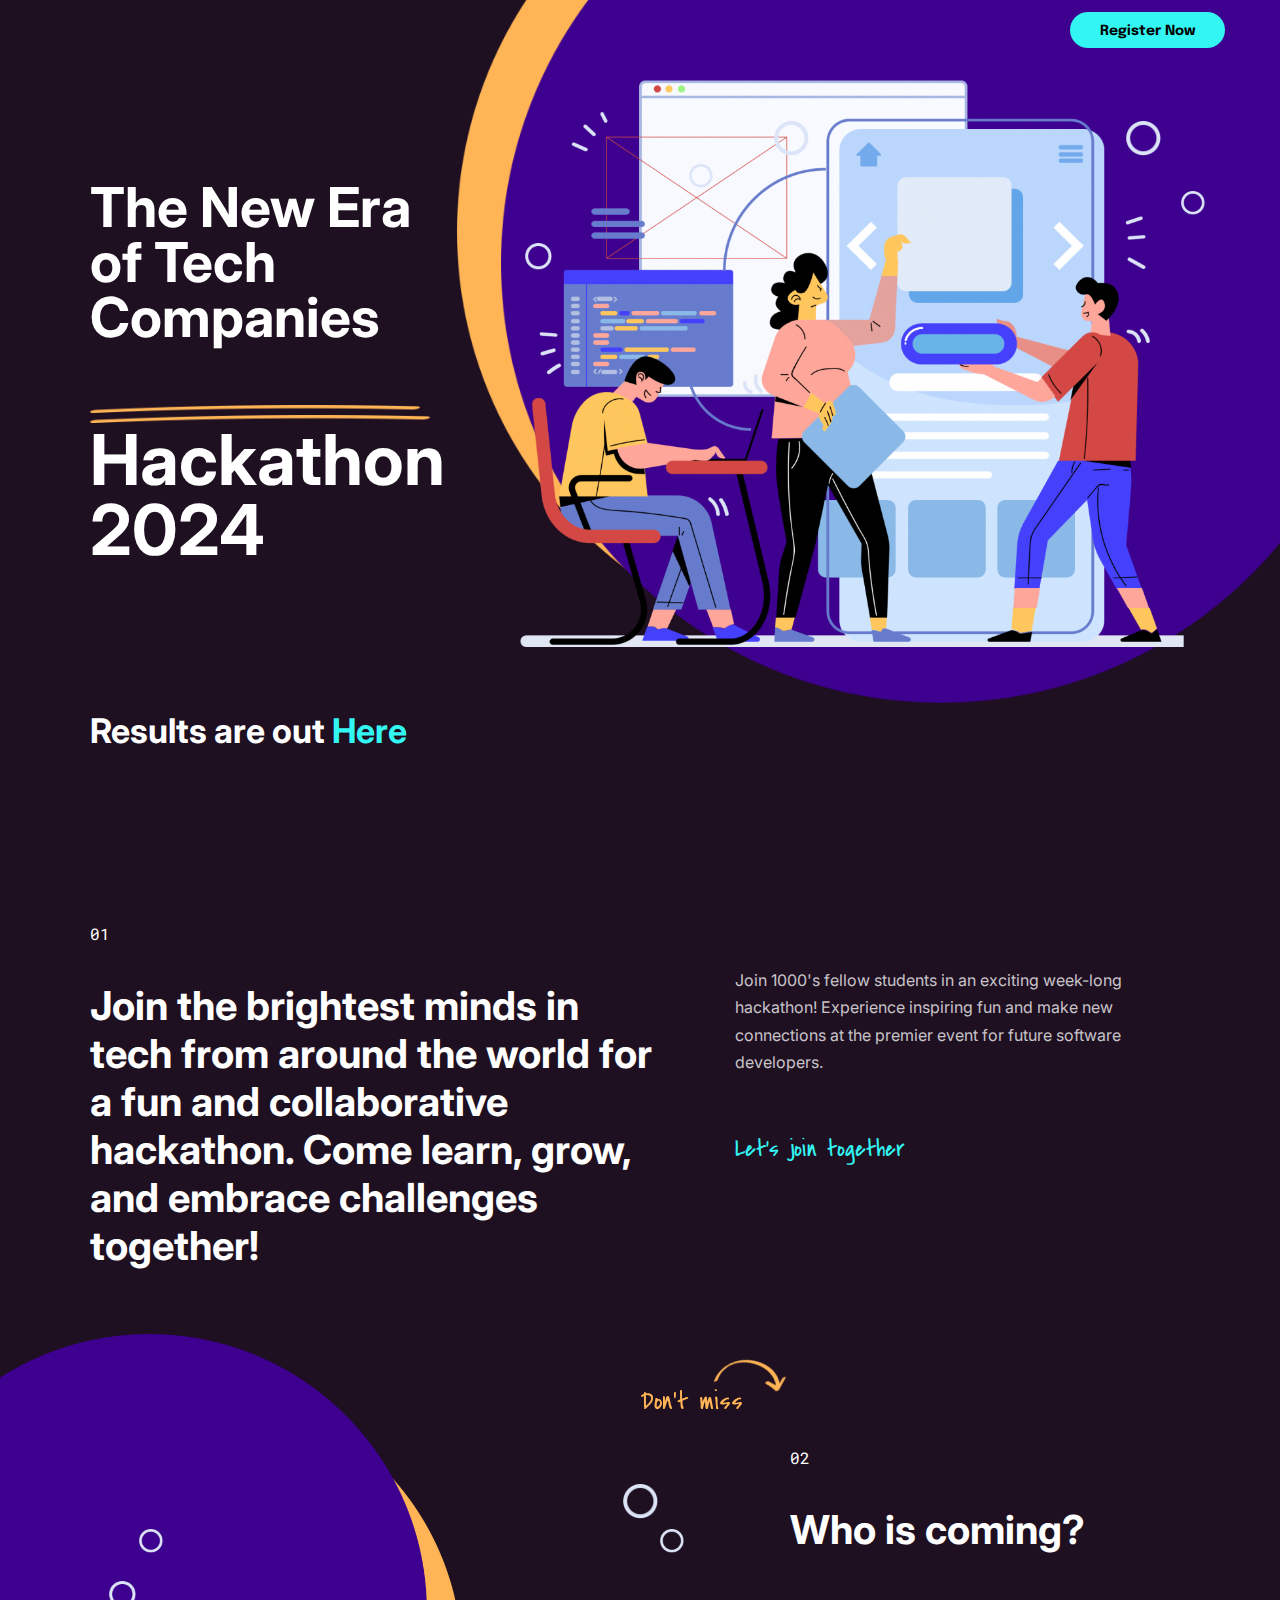
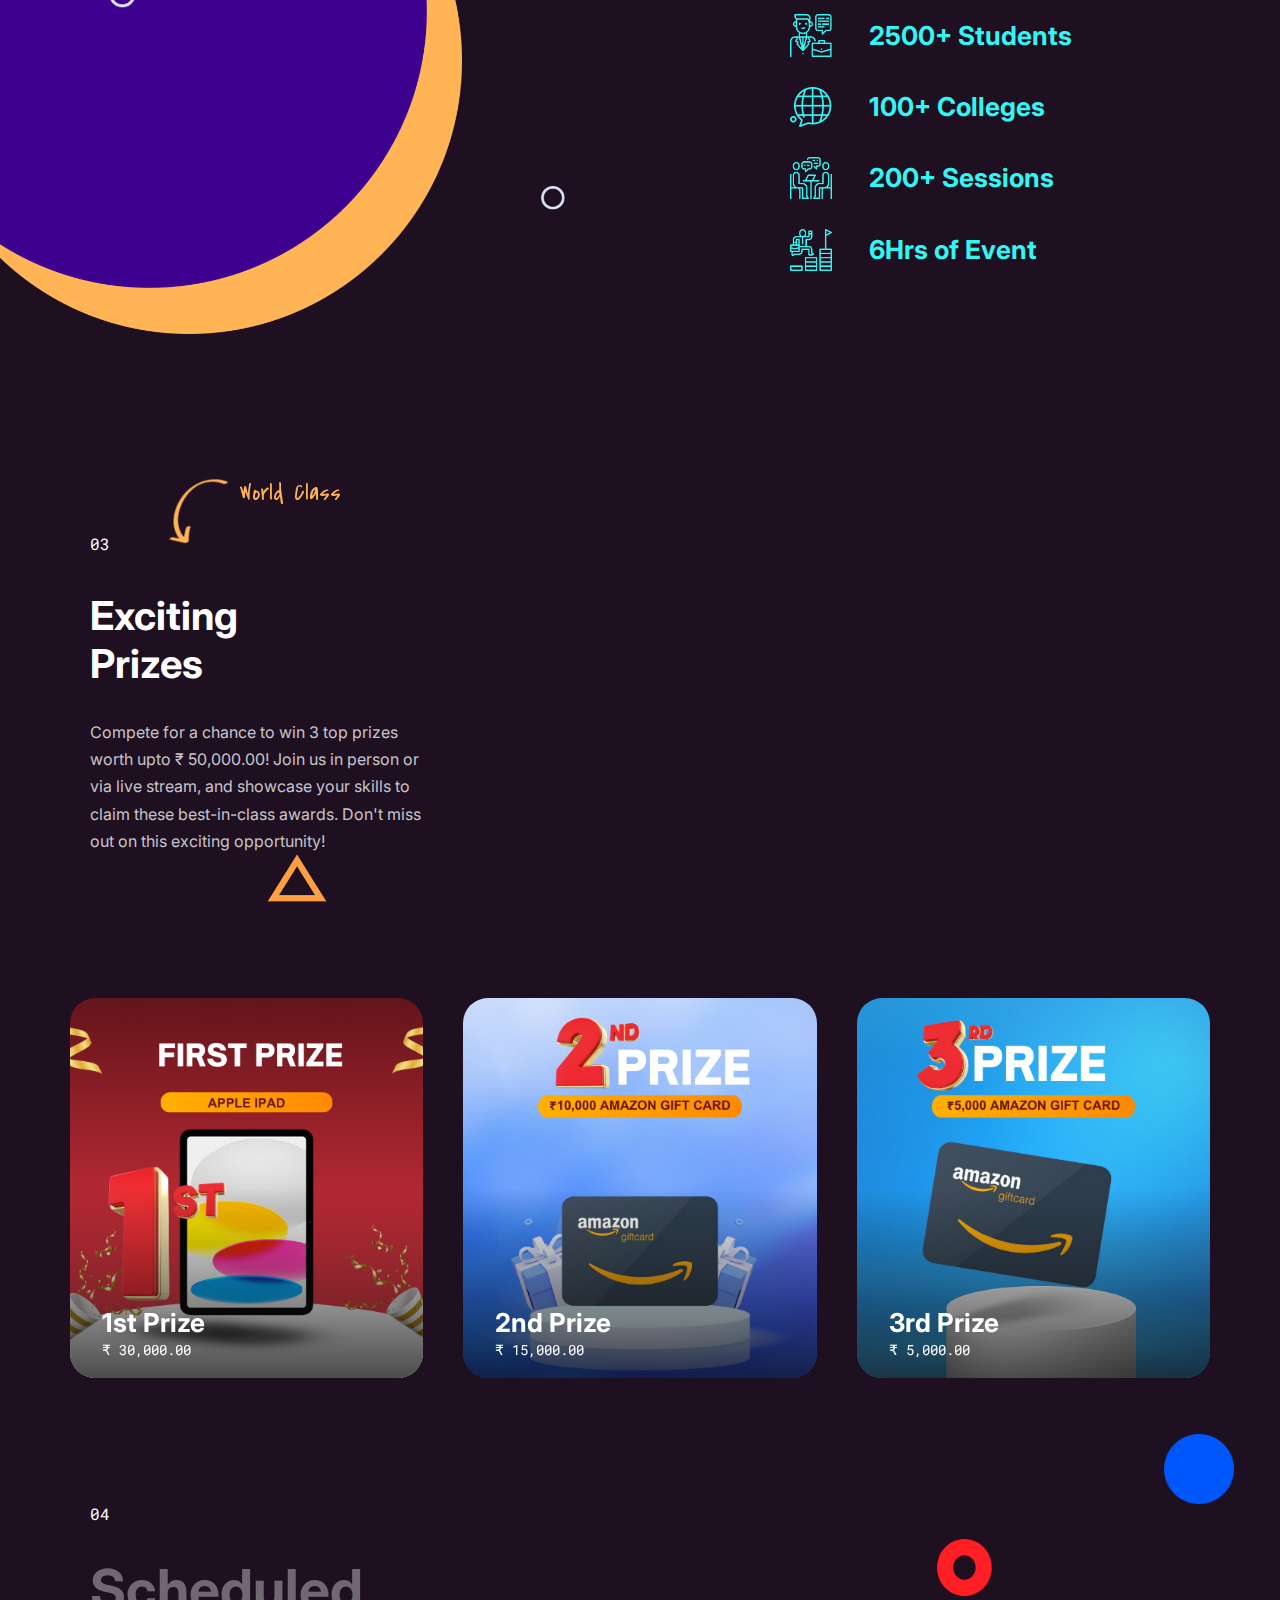
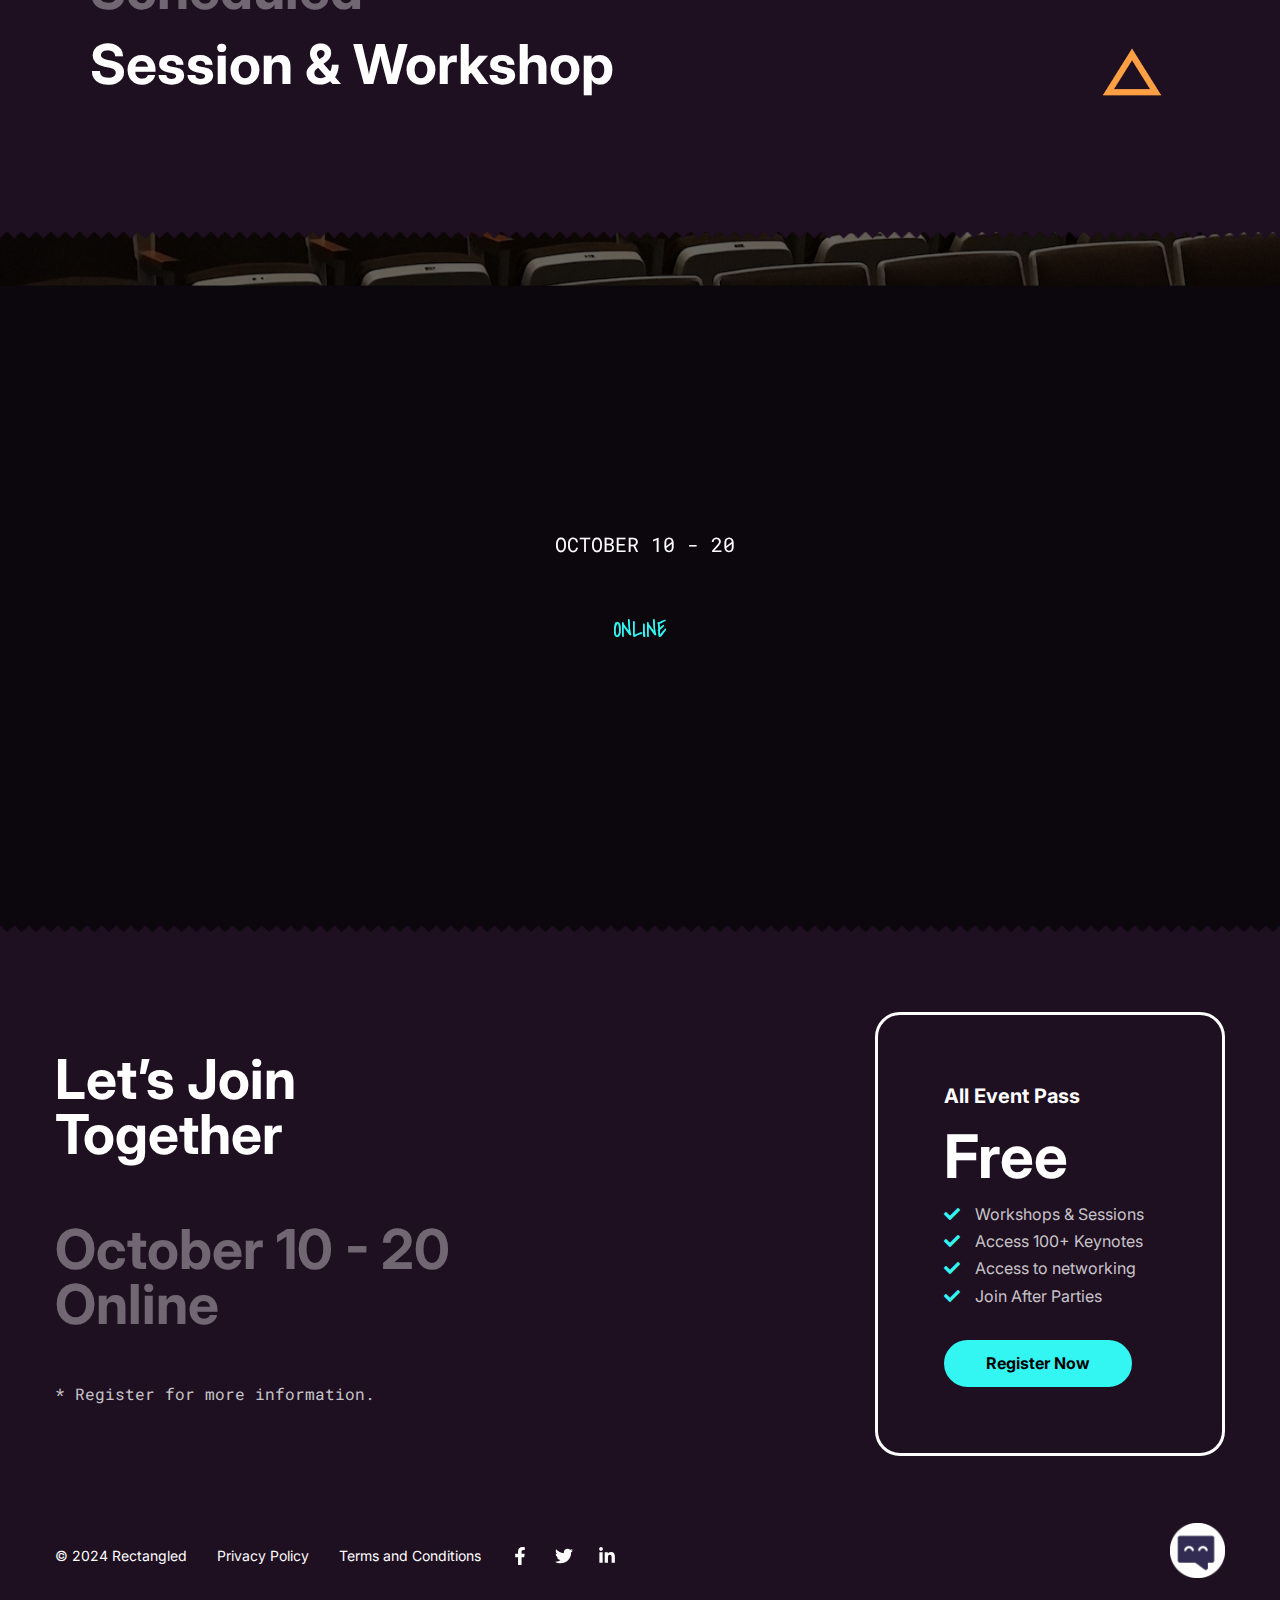
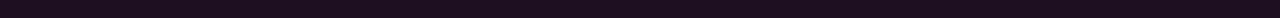
==== commit d757e391: "Results updated" ====
--- a/index.html
+++ b/index.html
@@ -4211,7 +4211,9 @@
 																	<h1
 																		class="elementor-heading-title elementor-size-default">
 																		Hackathon
-																		<br>2024</h1>
+																		<br>2024
+																		<p> </p>
+																		<h1>Results are out <a href="results.html">Here</a> </h1>
 																</div>
 															</div>
 														</div>
